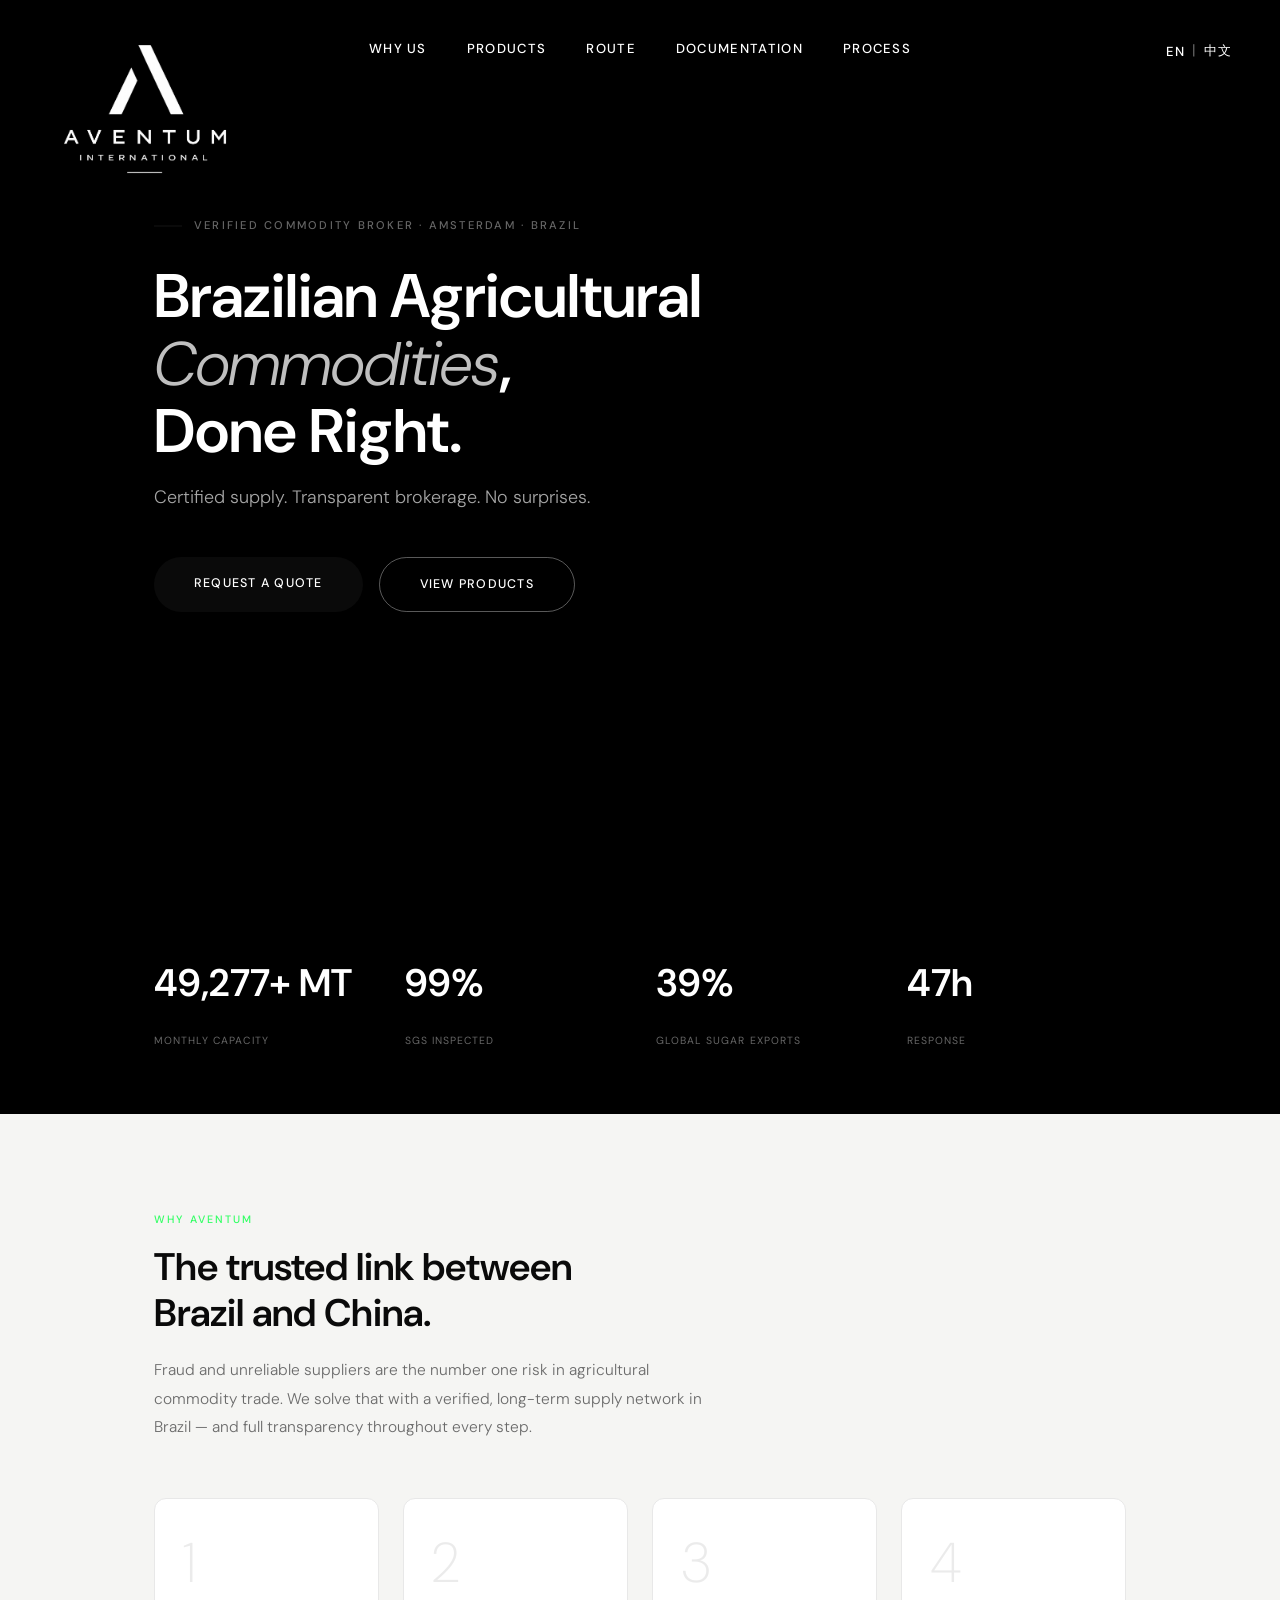
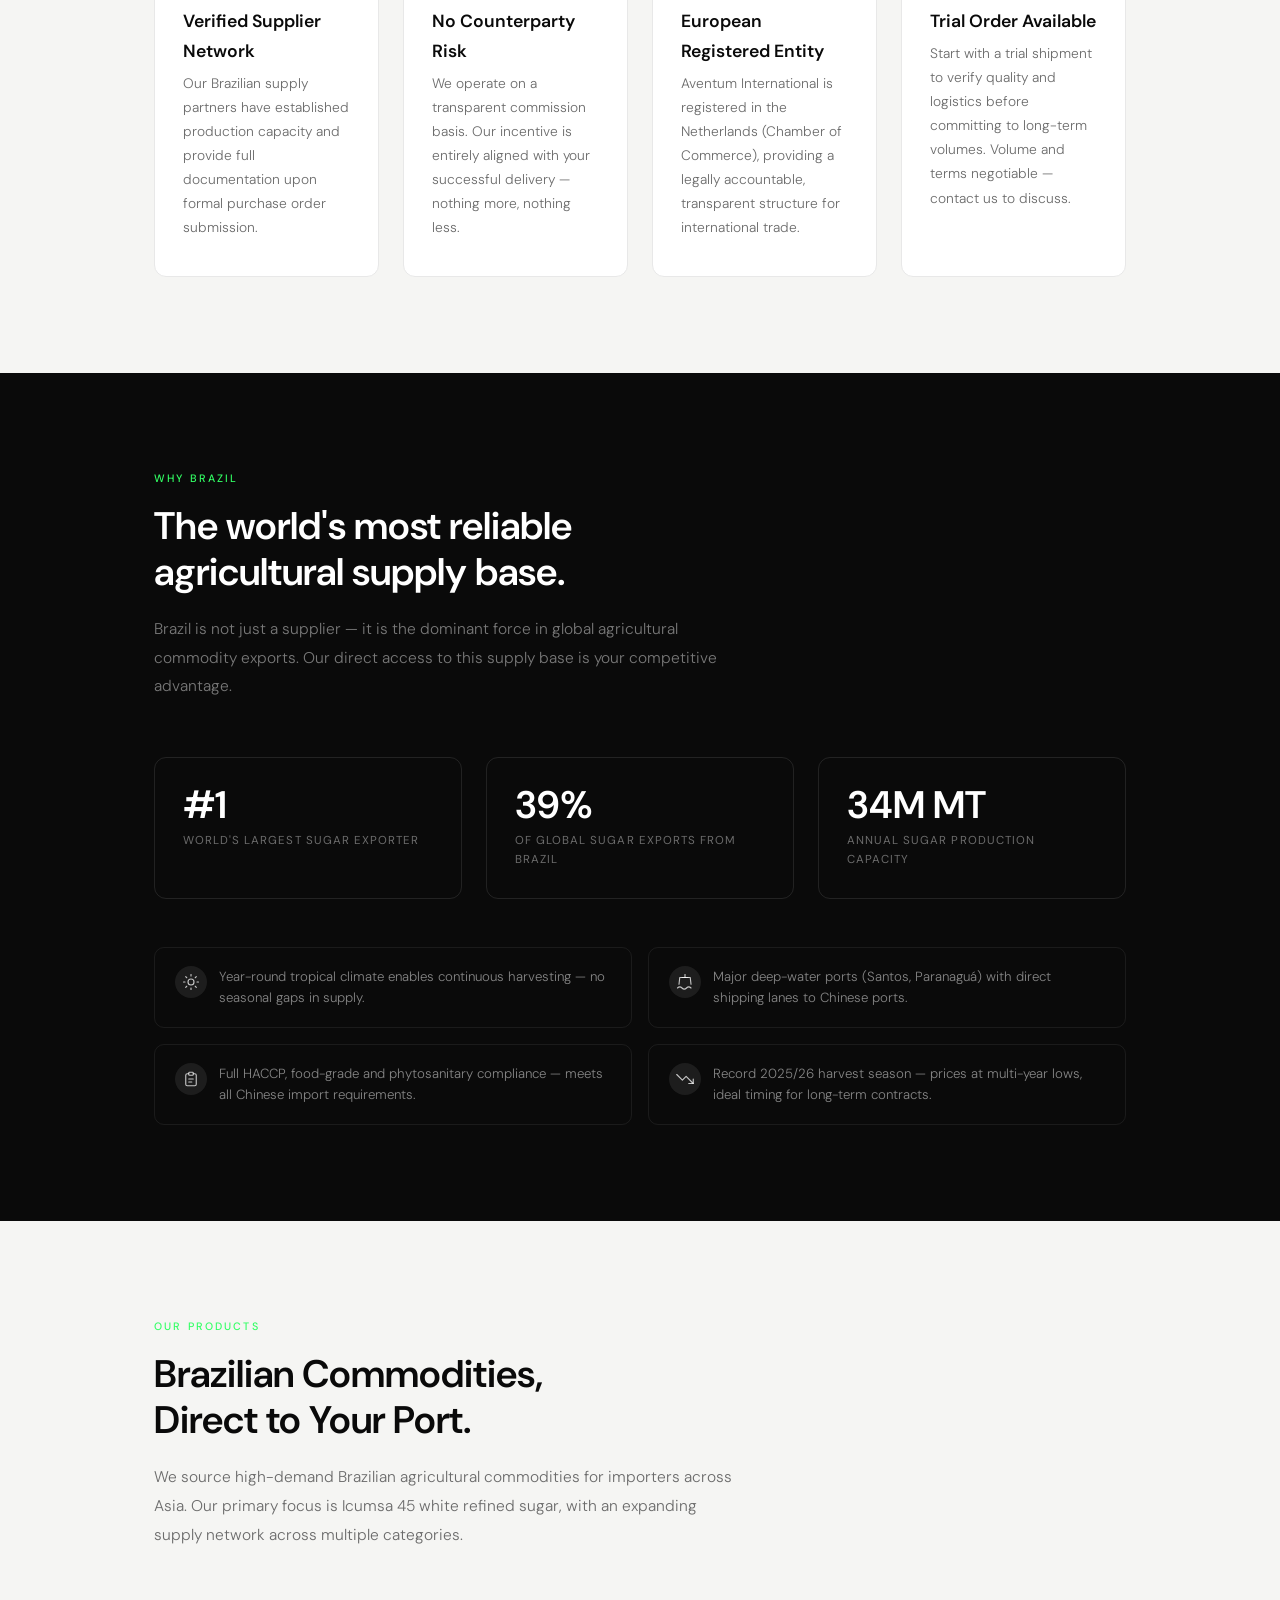
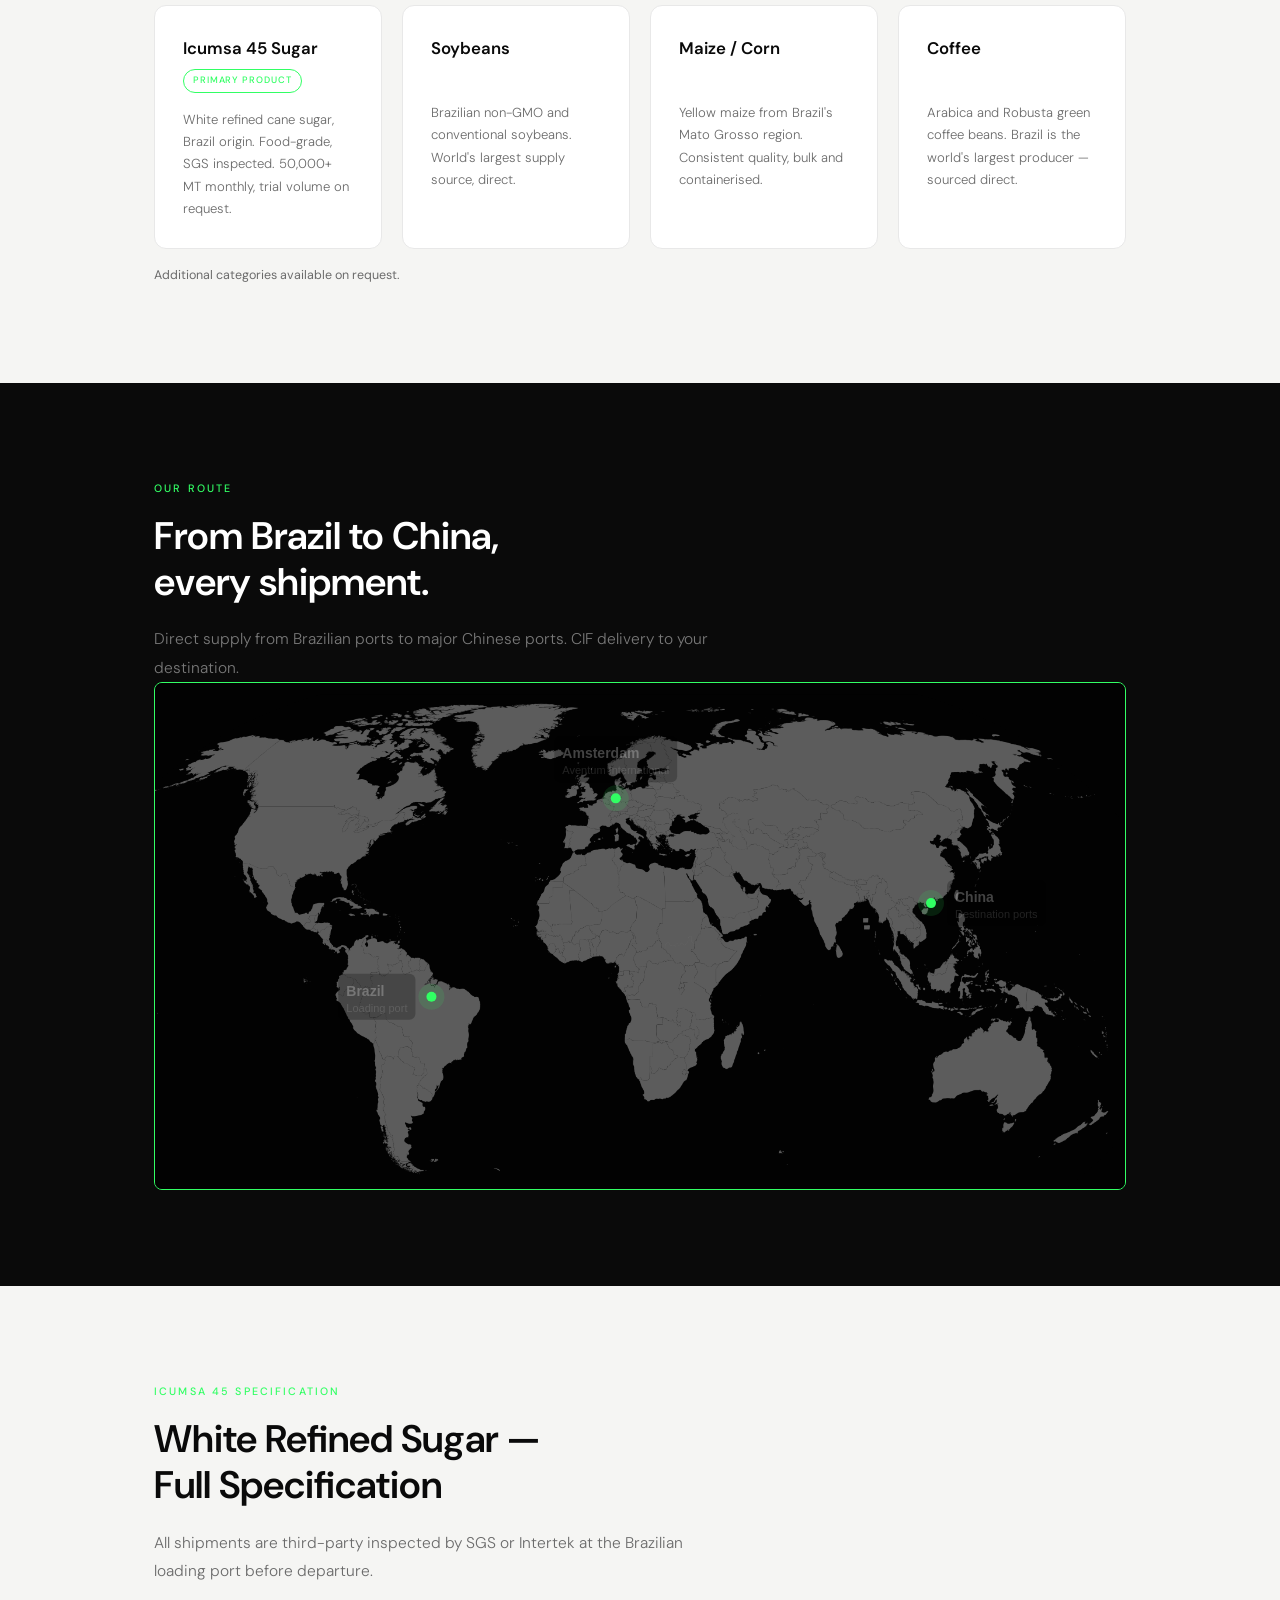
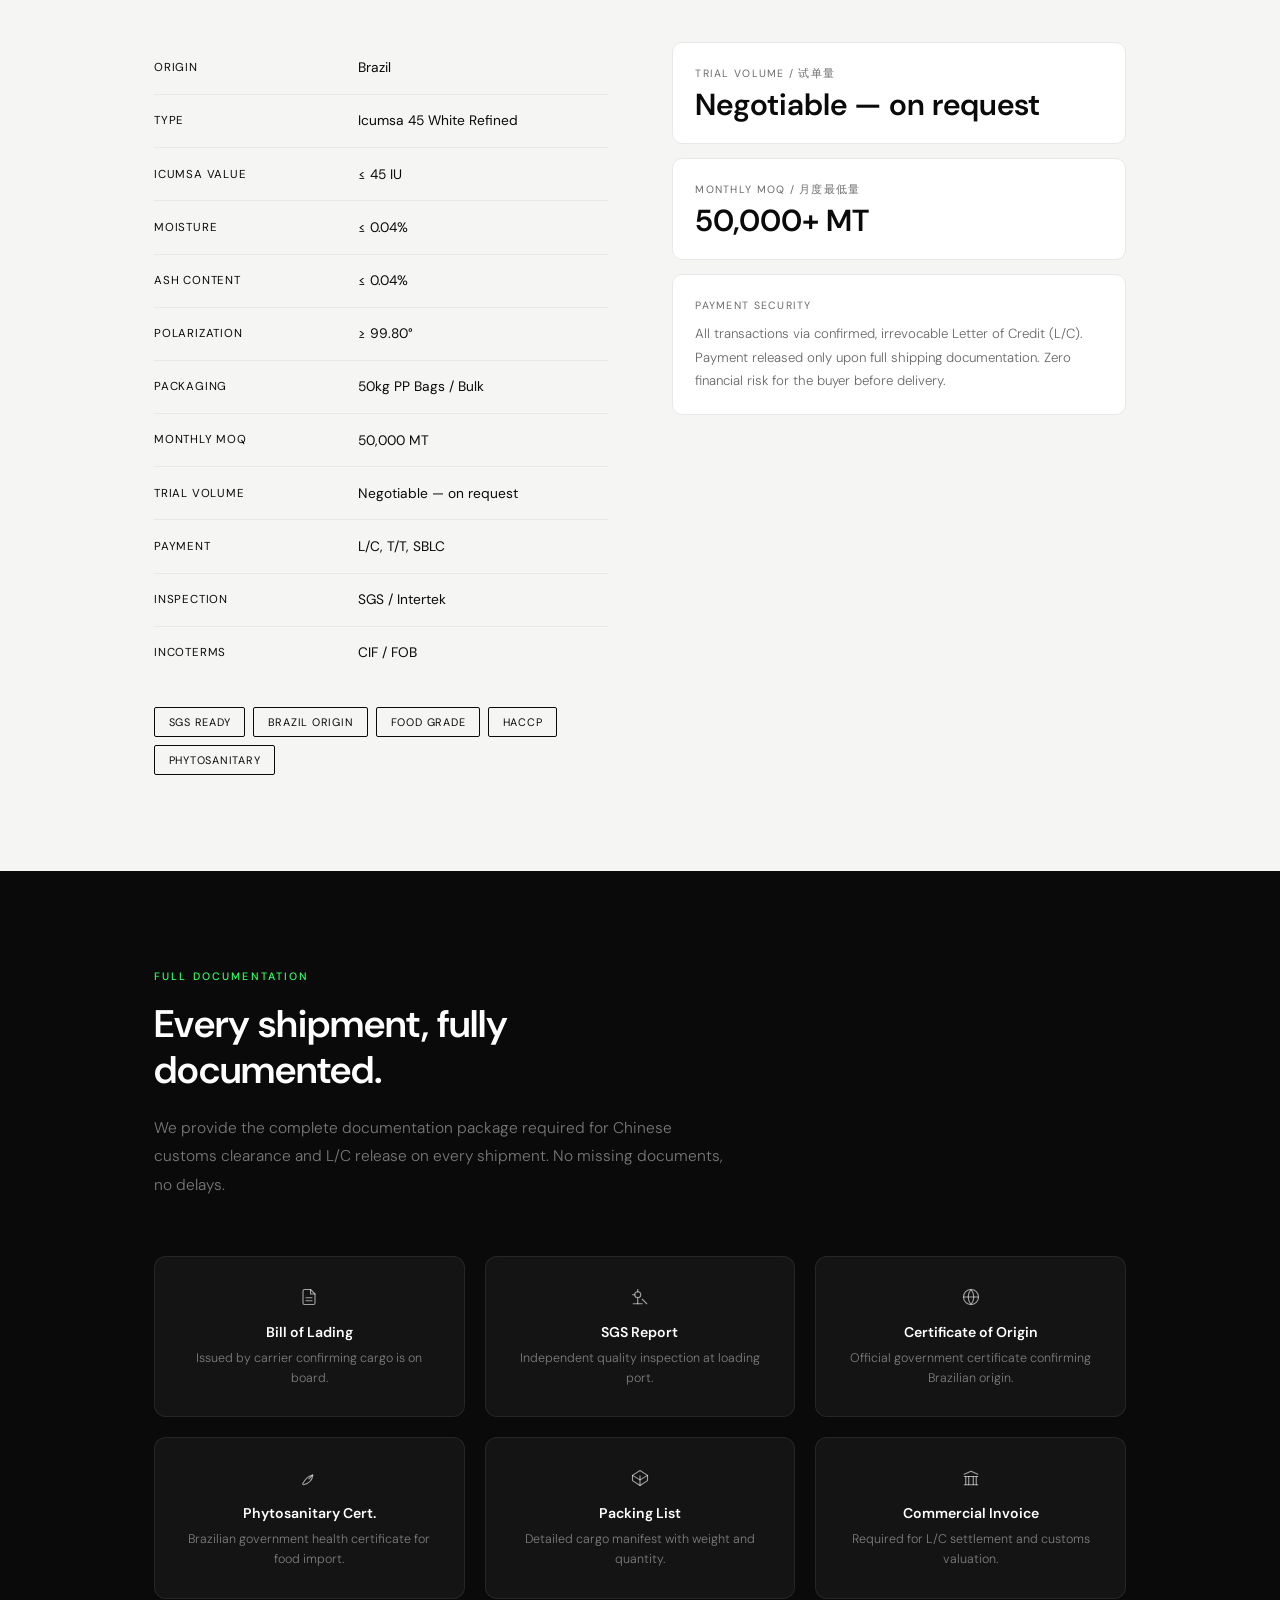
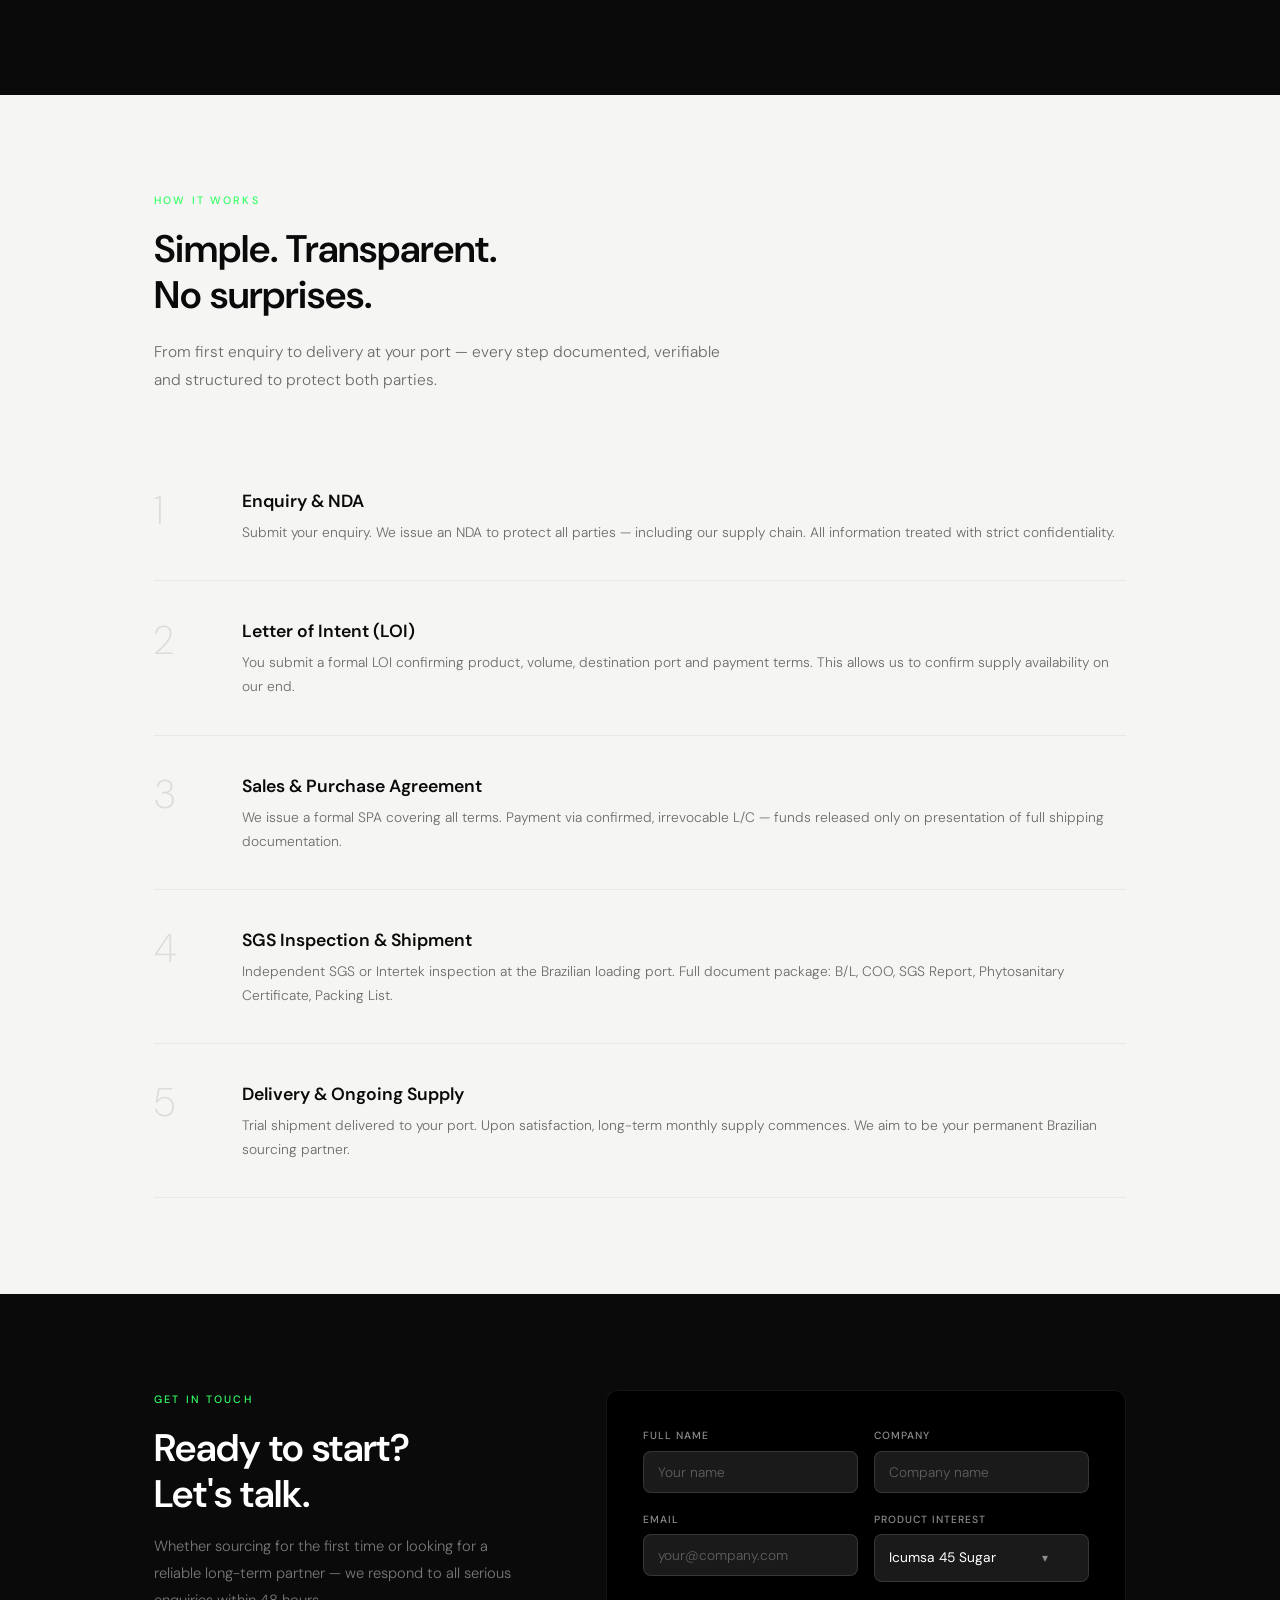
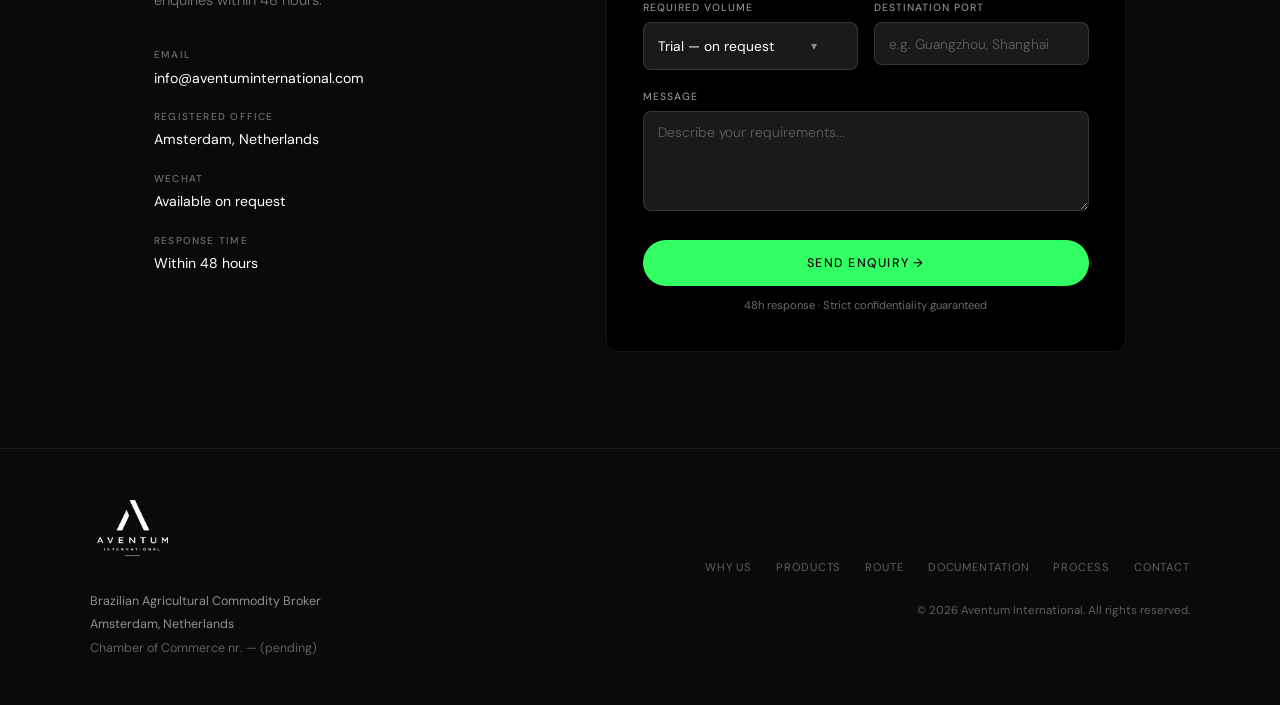
==== index.html @ e9d3a0c7 "Add files via upload" ====
<!DOCTYPE html>
<html lang="en">
<head>
<meta charset="UTF-8">
<meta name="theme-color" content="#000000">
  <meta name="apple-mobile-web-app-status-bar-style" content="black-translucent">
  <meta name="viewport" content="width=device-width, initial-scale=1.0">
<title>Aventum International — Brazilian Agricultural Commodities</title>
<meta name="description" content="Aventum International is a certified commodity broker connecting Brazilian Icumsa 45 sugar and agricultural products with Chinese importers. Transparent brokerage, verified supply.">
<meta name="robots" content="index, follow">
<link rel="canonical" href="https://aventuminternational.com/">
<meta property="og:title" content="Aventum International — Brazilian Agricultural Commodities">
<meta property="og:description" content="Certified commodity broker connecting Brazilian Icumsa 45 sugar and agricultural products with Chinese importers. Transparent brokerage, no surprises.">
<meta property="og:url" content="https://aventuminternational.com/">
<meta property="og:type" content="website">
<meta property="og:image" content="https://aventuminternational.com/logo.png">
<meta property="og:site_name" content="Aventum International">
<meta name="twitter:card" content="summary_large_image">
<meta name="twitter:title" content="Aventum International — Brazilian Agricultural Commodities">
<meta name="twitter:description" content="Certified commodity broker connecting Brazilian Icumsa 45 sugar and agricultural products with Chinese importers.">
<meta name="twitter:image" content="https://aventuminternational.com/logo.png">
<link rel="icon" type="image/png" href="favicon.png">
<link rel="preconnect" href="https://fonts.googleapis.com">
  <link rel="preload" href="logo.png" as="image">
  <link rel="preload" href="world-map.png" as="image">
  <link rel="preconnect" href="https://fonts.gstatic.com" crossorigin>
  <link href="https://fonts.googleapis.com/css2?family=DM+Sans:ital,opsz,wght@0,9..40,300;0,9..40,400;0,9..40,500;0,9..40,600;1,9..40,400&display=swap" rel="stylesheet">
<style>
*,*::before,*::after{box-sizing:border-box;margin:0;padding:0}
:root{
  --navy:#0a0a0a;--navy-mid:#1a1a1a;--accent:#0a0a0a;--accent-pale:#f5f5f3;
  --black:#0A0A0A;--gray-mid:#6b6b6b;--gray-light:#f5f5f3;
  --border:#e8e8e6;--white:#FFFFFF;
}
html{scroll-behavior:smooth}
html,body{max-width:100%;overflow-x:hidden}body{font-family:'DM Sans',sans-serif;background:var(--white);color:var(--black);font-size:15px;line-height:1.7;overflow-x:hidden}


nav
.logo{font-family:'DM Sans',sans-serif;font-size:1.3rem;font-weight:600;color:var(--white);letter-spacing:0.02em;text-decoration:none}
.logo span{font-weight:300;font-style:italic;color:rgba(255,255,255,0.4);font-size:0.85em}
.nav-right{display:flex;align-items:center;gap:2.5rem}
nav ul{list-style:none;display:flex;gap:2.5rem;align-items:center}
nav a{text-decoration:none;color:rgba(255,255,255,0.5);font-size:0.78rem;letter-spacing:0.08em;text-transform:uppercase;font-weight:400;transition:color 0.2s}
nav a:hover{opacity:0.7}
.nav-cta{padding:0.55rem 1.4rem;background:transparent;color:var(--white)!important;border:1px solid rgba(255,255,255,0.4);border-radius:999px}
.nav-cta:hover{background:rgba(255,255,255,0.1)!important;border-color:var(--white)!important}
.lang-switch{display:flex;align-items:center;gap:0.5rem}
.lang-pipe{color:#fff;opacity:0.4;font-size:0.8rem;line-height:1}
.lang-btn{padding:0;font-size:0.72rem;font-weight:400;letter-spacing:0.06em;text-transform:uppercase;cursor:pointer;border:none;background:transparent;color:#fff;font-family:'DM Sans',sans-serif;transition:color 0.2s}
.lang-btn.active{color:#fff;font-weight:500}





@keyframes trustScroll{0%{transform:translateX(0)}100%{transform:translateX(-50%)}}

.hero{min-height:100vh;min-height:100dvh;display:flex;align-items:center;padding:5rem 0;position:relative;background:#000;overflow:hidden}
.hero-video{position:absolute;inset:0;width:100%;height:100%;object-fit:cover;z-index:0;opacity:0.45}
.hero-overlay{position:absolute;inset:0;z-index:1;pointer-events:none;background:linear-gradient(to bottom,rgba(0,0,0,0.55) 0%,rgba(0,0,0,0) 20%,rgba(0,0,0,0) 60%,rgba(0,0,0,1) 100%)}
.hero::after{display:none}
.hero-content{max-width:1100px;margin:0 auto;width:100%;position:relative;z-index:2;padding:0 4rem}
.hero-tag{font-size:0.7rem;letter-spacing:0.2em;text-transform:uppercase;color:rgba(255,255,255,0.4);margin-bottom:1.75rem;display:flex;align-items:center;gap:0.75rem;font-weight:500;opacity:0;transform:translateY(16px);animation:fadeUp 0.7s 0.1s ease forwards}
.hero-tag::before{content:'';display:block;width:28px;height:1.5px;background:var(--accent)}
.hero h1{font-family:'DM Sans',sans-serif;font-size:clamp(2.6rem,4.8vw,4.4rem);font-weight:600;line-height:1.1;color:var(--white);margin-bottom:1rem;opacity:0;transform:translateY(16px);animation:fadeUp 0.7s 0.2s ease forwards}
.hero h1 em{font-style:italic;color:rgba(255,255,255,0.75);font-weight:300}
.hero-sub{font-size:clamp(0.95rem,1.4vw,1.15rem);color:rgba(255,255,255,0.65);margin-bottom:2.75rem;font-weight:300;max-width:520px;opacity:0;transform:translateY(16px);animation:fadeUp 0.7s 0.3s ease forwards}
.hero-cta{display:flex;gap:1rem;flex-wrap:wrap;margin-bottom:4.5rem;opacity:0;transform:translateY(16px);animation:fadeUp 0.7s 0.4s ease forwards}
.btn-primary{padding:1rem 2.5rem;background:var(--navy);color:var(--white);border:none;font-family:'DM Sans',sans-serif;font-size:0.78rem;font-weight:500;letter-spacing:0.1em;text-transform:uppercase;cursor:pointer;transition:background 0.2s;text-decoration:none;display:inline-block;border-radius:999px}
.btn-primary:hover{background:var(--navy-mid)}
.btn-outline{padding:1rem 2.5rem;background:transparent;color:var(--white);border:1.5px solid rgba(255,255,255,0.35);font-family:'DM Sans',sans-serif;font-size:0.78rem;font-weight:500;letter-spacing:0.1em;text-transform:uppercase;cursor:pointer;transition:all 0.2s;text-decoration:none;display:inline-block;border-radius:999px}
.btn-outline:hover{background:rgba(255,255,255,0.15);color:var(--white)}




.section-wrap{max-width:1100px;margin:0 auto;padding:6rem 4rem}
.section-tag{font-size:0.67rem;letter-spacing:0.2em;text-transform:uppercase;color:#32ff64;margin-bottom:1rem;font-weight:500}
h2{font-family:'DM Sans',sans-serif;font-size:clamp(1.8rem,3vw,2.5rem);font-weight:600;color:var(--navy);line-height:1.2;margin-bottom:1.25rem}
.brazil-bg h2,.spec-bg h2{color:#ffffff}
.lead{font-size:0.97rem;color:var(--gray-mid);max-width:580px;margin-bottom:3.5rem;font-weight:300;line-height:1.85}

.reveal{opacity:0;transform:translateY(24px);transition:opacity 0.7s ease,transform 0.7s ease}
.reveal.visible{opacity:1;transform:translateY(0)}
.reveal-delay-1{transition-delay:0.1s}.reveal-delay-2{transition-delay:0.2s}
.reveal-delay-3{transition-delay:0.3s}.reveal-delay-4{transition-delay:0.4s}

.stats-bg{background:#111;border-top:1px solid rgba(255,255,255,0.08);border-bottom:1px solid rgba(255,255,255,0.08)}
.stats-row{display:grid;grid-template-columns:repeat(4,1fr);gap:2rem;text-align:center;padding:4.5rem 4rem;max-width:1100px;margin:0 auto;align-items:stretch}
.stat-big{font-family:'DM Sans',sans-serif;font-size:2.4rem;font-weight:600;color:#fff;line-height:1;height:3.5rem;display:block;padding-bottom:0;white-space:nowrap}
.stat-big-label{font-size:0.68rem;color:rgba(255,255,255,0.4);text-transform:uppercase;letter-spacing:0.1em;margin-top:0.6rem;font-weight:400;display:block}
.stats-row .reveal{display:flex;flex-direction:column;align-items:center}

.why-bg{background:#f5f5f3}
.why-grid{display:grid;grid-template-columns:repeat(4,1fr);gap:1.5rem}
.why-card{background:#141414;padding:2.25rem 1.75rem;border:1px solid rgba(255,255,255,0.08);border-radius:12px;transition:box-shadow 0.25s,transform 0.25s}
.why-card:hover{box-shadow:0 8px 32px rgba(0,0,0,0.4);transform:translateY(-3px)}
.why-num{font-family:'DM Sans',sans-serif;font-size:3.5rem;font-weight:200;color:rgba(255,255,255,0.06);line-height:1;margin-bottom:1rem;letter-spacing:-0.02em}
.why-card h3{font-family:'DM Sans',sans-serif;font-size:1.1rem;font-weight:600;color:#fff;margin-bottom:0.25rem}
.why-card p{font-size:0.86rem;color:rgba(255,255,255,0.4);line-height:1.75;font-weight:300}


.map-section{background:#0a0a0a;border-top:none;border-bottom:none}
.map-container{position:relative;width:100%;margin-top:3rem;background:#0a0a0a;border:1px solid #32ff64;border-radius:12px;overflow:hidden}
#world-map-svg{width:100%;height:auto;display:block}
.map-label{font-family:'DM Sans',sans-serif;font-size:11px;font-weight:500;fill:var(--navy);letter-spacing:0.04em}
.map-label-sub{font-family:'DM Sans',sans-serif;font-size:9px;font-weight:300;fill:var(--gray-mid);letter-spacing:0.03em}
.route-line{stroke:var(--navy);stroke-width:1.5;fill:none;stroke-dasharray:4 3;stroke-linecap:round}
.route-dot{fill:var(--navy)}
.route-dot-ring{fill:none;stroke:var(--navy);stroke-width:1;opacity:0.3}


.brazil-bg{background:#0a0a0a}
.brazil-bg .section-tag{color:#32ff64}
.brazil-bg h2{color:var(--white)}
.brazil-bg .lead{color:rgba(255,255,255,0.5)}
.brazil-stats{display:grid;grid-template-columns:repeat(3,1fr);gap:1.5rem;margin-bottom:3rem}
.brazil-stat{border:1px solid rgba(255,255,255,0.1);padding:1.75rem;border-radius:12px}
.brazil-stat-num{font-family:'DM Sans',sans-serif;font-size:2.4rem;font-weight:600;color:var(--white);line-height:1;margin-bottom:0.4rem}
.brazil-stat-label{font-size:0.72rem;color:rgba(255,255,255,0.4);text-transform:uppercase;letter-spacing:0.09em}
.brazil-facts{display:grid;grid-template-columns:1fr 1fr;gap:1rem}
.brazil-fact{display:flex;align-items:flex-start;gap:0.75rem;padding:1.1rem 1.25rem;border:1px solid rgba(255,255,255,0.07);border-radius:10px}
.brazil-fact-icon{width:32px;height:32px;border-radius:50%;background:rgba(255,255,255,0.08);display:flex;align-items:center;justify-content:center;flex-shrink:0}
.brazil-fact p{font-size:0.83rem;color:rgba(255,255,255,0.5);line-height:1.65;font-weight:300}

.products-grid{display:grid;grid-template-columns:repeat(4,1fr);gap:1.25rem;margin-bottom:1rem}
.product-card{background:#141414;padding:1.75rem;border:1px solid rgba(255,255,255,0.08);border-radius:12px;transition:background 0.2s,box-shadow 0.2s;display:flex;flex-direction:column}
.product-card:hover{background:#111;box-shadow:0 4px 20px rgba(0,0,0,0.3)}
.product-card.featured{background:var(--navy)}
.product-card.featured h4{color:#fff}.product-card.featured p{color:rgba(255,255,255,0.3)}
.product-card.featured .pcn{color:rgba(255,255,255,0.4)}
.badge-featured{display:inline-flex;align-self:flex-start;font-size:0.58rem;letter-spacing:0.1em;text-transform:uppercase;color:#32ff64;background:transparent;border:1px solid #32ff64;padding:0.18rem 0.55rem;border-radius:999px;font-weight:500}
.product-card h4{font-family:'DM Sans',sans-serif;font-size:1.05rem;font-weight:600;color:#ffffff;margin-bottom:0}
.pcn{font-size:0.76rem;color:rgba(255,255,255,0.3);margin-bottom:0.7rem}
.product-card p{font-size:0.82rem;color:rgba(255,255,255,0.3);line-height:1.7;font-weight:300}

.spec-bg{background:#f5f5f3}
.spec-bg .section-tag{color:#32ff64}
.spec-bg h2{color:var(--white)}
.spec-bg .lead{color:rgba(255,255,255,0.5)}
.spec-grid{display:grid;grid-template-columns:1fr 1fr;gap:4rem;align-items:start}
.spec-table{width:100%;border-collapse:collapse}
.spec-table tr{border-bottom:1px solid rgba(255,255,255,0.07)}
.spec-table tr:last-child{border-bottom:none}
.spec-table td{padding:0.9rem 0;font-size:0.86rem}
.spec-table td:first-child{color:rgba(255,255,255,0.4);width:45%;font-size:0.72rem;text-transform:uppercase;letter-spacing:0.07em;font-weight:400}
.spec-table td:last-child{color:var(--white);font-weight:400}
.cert-badges{display:flex;flex-wrap:wrap;gap:0.5rem;margin-top:1.75rem}
.badge{padding:0.3rem 0.85rem;border:1px solid rgba(255,255,255,0.18);font-size:0.68rem;color:rgba(255,255,255,0.55);letter-spacing:0.07em;text-transform:uppercase;border-radius:2px}
.vol-cards{display:flex;flex-direction:column;gap:0.85rem}
.vol-card{padding:1.4rem;border:1px solid rgba(255,255,255,0.1);border-radius:10px}
.vol-card.highlight{border-color:rgba(255,255,255,0.35);background:rgba(255,255,255,0.05)}
.vol-label{font-size:0.66rem;text-transform:uppercase;letter-spacing:0.12em;color:rgba(255,255,255,0.4);margin-bottom:0.45rem}
.vol-num{font-family:'DM Sans',sans-serif;font-size:1.9rem;font-weight:600;color:var(--white);line-height:1}

.docs-grid{display:grid;grid-template-columns:repeat(3,1fr);gap:1.25rem;margin-top:3rem}
.doc-card{padding:1.75rem 1.5rem;border:1px solid var(--border);border-radius:12px;text-align:center;transition:border-color 0.2s,box-shadow 0.2s}
.doc-card:hover{border-color:var(--accent);box-shadow:0 4px 20px rgba(27,79,168,0.08)}
.doc-icon{display:flex;justify-content:center;align-items:center;margin-bottom:0.75rem;height:24px}
.doc-card h4{font-size:0.82rem;font-weight:500;color:var(--navy);margin-bottom:0.25rem}
.doc-card .doc-cn{font-size:0.72rem;color:var(--accent);margin-bottom:0.4rem}
.doc-card p{font-size:0.76rem;color:var(--gray-mid);line-height:1.6;font-weight:300}

.process-steps{display:flex;flex-direction:column;margin-top:3rem}
.step{display:grid;grid-template-columns:3.5rem 1fr;gap:2rem;padding:2.25rem 0;border-bottom:1px solid var(--border);align-items:start}
.step:last-child{border-bottom:none}
.step-num{font-family:'DM Sans',sans-serif;font-size:2.5rem;font-weight:200;color:rgba(0,0,0,0.12);line-height:1;padding-top:0.15rem;letter-spacing:-0.02em}
.step h4{font-family:'DM Sans',sans-serif;font-size:1.1rem;font-weight:600;color:var(--navy);margin-bottom:0.2rem}
.step .cn{font-size:0.76rem;color:var(--accent);margin-bottom:0.45rem}
.step p{font-size:0.86rem;color:var(--gray-mid);font-weight:300;line-height:1.75}

.contact-grid{display:grid;grid-template-columns:1fr 1.4fr;gap:5rem;align-items:start}
.contact-info h2{margin-bottom:1rem}
.contact-info p{color:var(--gray-mid);font-size:0.92rem;font-weight:300;line-height:1.85;margin-bottom:2rem}
.contact-detail{margin-bottom:1.1rem}
.contact-detail-label{font-size:0.63rem;text-transform:uppercase;letter-spacing:0.12em;color:var(--gray-mid);margin-bottom:0.2rem;font-weight:500}
.contact-detail-val{font-size:0.88rem;color:var(--navy);font-weight:400}
.form-card{background:var(--white);border:1px solid var(--border);padding:2.25rem;border-radius:12px}
.form-group{margin-bottom:1.1rem}
.form-row{display:grid;grid-template-columns:1fr 1fr;gap:1rem}
label{display:block;font-size:0.65rem;text-transform:uppercase;letter-spacing:0.1em;color:var(--gray-mid);margin-bottom:0.35rem;font-weight:500}
select option{background:#1a1a1a;color:#fff}
input,select,textarea{width:100%;background:#1a1a1a;border:1px solid rgba(255,255,255,0.12);color:#fff;font-family:'DM Sans',sans-serif;font-size:0.86rem;padding:0.7rem 0.9rem;outline:none;border-radius:8px;transition:border-color 0.2s,background 0.2s;font-weight:300}
input:focus,select:focus,textarea:focus{border-color:#32ff64;background:#222;color:#fff}
select option{background:white}
textarea{height:100px;resize:vertical}
.form-submit{margin-top:1.25rem}
.form-submit button{width:100%;padding:0.95rem;background:var(--navy);color:var(--white);border:none;font-family:'DM Sans',sans-serif;font-size:0.78rem;font-weight:500;letter-spacing:0.1em;text-transform:uppercase;cursor:pointer;border-radius:999px;transition:background 0.2s}
.form-submit button:hover{background:var(--navy-mid)}
.form-note{font-size:0.7rem;color:var(--gray-mid);margin-top:0.65rem;text-align:center}

footer{background:#0a0a0a;padding:2.75rem 4rem;border-top:1px solid rgba(255,255,255,0.08)}
.footer-inner{max-width:1100px;margin:0 auto;display:flex;justify-content:space-between;align-items:center;flex-wrap:wrap;gap:1.5rem}
.footer-logo{font-family:'DM Sans',sans-serif;font-size:1.15rem;color:var(--white);font-weight:600}
.footer-logo span{font-style:italic;font-weight:400;opacity:0.5;font-size:0.85em}
.footer-info{font-size:0.72rem;color:rgba(255,255,255,0.35);margin-top:0.25rem}
.footer-links{display:flex;gap:2rem;margin-bottom:0.6rem;justify-content:flex-end}
.footer-links a{font-size:0.7rem;color:rgba(255,255,255,0.35);text-decoration:none;text-transform:uppercase;letter-spacing:0.08em;transition:color 0.2s}
.footer-links a:hover{color:rgba(255,255,255,0.7)}
.lang-cn{display:none}
@keyframes fadeUp{to{opacity:1;transform:translateY(0)}}

.back-to-top{position:fixed;bottom:2rem;right:2rem;width:42px;height:42px;background:#32ff64;border:none;border-radius:999px;cursor:pointer;display:flex;align-items:center;justify-content:center;opacity:0;transform:translateY(8px);transition:opacity 0.3s,transform 0.3s;z-index:99}
.back-to-top.visible{opacity:1;transform:translateY(0)}
.back-to-top:hover{background:var(--navy-mid)}
.back-to-top svg{stroke:#0a0a0a}

.map-tip{background:white!important;border:1px solid #E2E6ED!important;box-shadow:none!important;padding:4px 8px!important;border-radius:3px!important;font-family:'DM Sans',sans-serif!important}

.back-to-top.visible{opacity:1;transform:translateY(0)}
.back-to-top:hover{background:var(--navy-mid)}
.back-to-top svg{stroke:#0a0a0a}


.section-tag{color:#32ff64 !important}


.why-bg h2{color:#0a0a0a}
.why-bg .lead{color:#6b6b6b}
.why-bg .why-card{background:#fff;border:1px solid #e8e8e8}
.why-bg .why-num{color:rgba(0,0,0,0.08)}
.why-bg .why-card h3{color:#0a0a0a}
.why-bg .why-card p{color:#6b6b6b}

#products h2{color:#0a0a0a}
#products .lead{color:#6b6b6b}
#products .product-card{background:#fff;border:1px solid #e8e8e8}
#products .product-card h4{color:#0a0a0a !important}
#products .product-card p{color:#6b6b6b !important}
#products .products-note{color:#6b6b6b}

.spec-bg h2{color:#0a0a0a}
.spec-bg .lead{color:#6b6b6b}
.spec-bg .section-tag{color:#32ff64}
.spec-bg .spec-table td{color:#0a0a0a}
.spec-bg .spec-table tr{border-color:#e8e8e8}
.spec-bg .vol-card{background:#fff;border:1px solid #e8e8e8}
.spec-bg .vol-label{color:#6b6b6b}
.spec-bg .vol-num{color:#0a0a0a}
.spec-bg .vol-card p{color:rgba(0,0,0,0.6)}
.spec-bg .cert-badges .badge{color:#0a0a0a;border-color:#0a0a0a}

#process h2{color:#0a0a0a}
#process .lead{color:#6b6b6b}
#process .section-tag{color:#32ff64}
#process .step{border-bottom:1px solid #e8e8e8}
#process .step-num{color:rgba(0,0,0,0.1)}
#process .step h4{color:#0a0a0a}
#process .step p{color:#6b6b6b}


.brazil-bg h2{color:#fff}
.brazil-bg .lead{color:rgba(255,255,255,0.45)}

.map-section h2{color:#fff}
.map-section .lead{color:rgba(255,255,255,0.45)}
.map-section .section-tag{color:#32ff64}

#documents h2{color:#fff}
#documents .lead{color:rgba(255,255,255,0.45)}
#documents .section-tag{color:#32ff64}
#documents .doc-card{background:#141414;border:1px solid rgba(255,255,255,0.08)}
#documents .doc-title{color:#fff}
#documents .doc-desc{color:rgba(255,255,255,0.4)}
#documents .doc-card h4{color:#fff;font-size:0.88rem;font-weight:600}
#documents .doc-card p{color:rgba(255,255,255,0.45);font-size:0.78rem}
#documents .doc-icon svg{stroke:rgba(255,255,255,0.6)}
#documents .doc-card:hover{border-color:rgba(255,255,255,0.2);background:#1a1a1a}



#process h2{color:#0a0a0a}
#process .lead{color:#6b6b6b}
#process .step{border-bottom:1px solid #e8e8e8}
#process .step-num{color:rgba(0,0,0,0.1)}
#process .step h4{color:#0a0a0a}
#process .step p{color:#6b6b6b}




#contact .section-tag{color:#32ff64}
#contact h2{color:#fff}
#contact .contact-info p{color:rgba(255,255,255,0.45)}
#contact .contact-detail-label{color:rgba(255,255,255,0.4)}
#contact .contact-detail-val{color:#fff}
#contact .form-card{background:#000;border:1px solid rgba(255,255,255,0.08)}
#contact .form-card label{color:rgba(255,255,255,0.55)}
#contact .form-card input,#contact .form-card select,#contact .form-card textarea{background:#1a1a1a;border:1px solid rgba(255,255,255,0.12);color:#fff}
#contact .form-card input::placeholder,#contact .form-card textarea::placeholder{color:rgba(255,255,255,0.3)}
#contact .form-submit button{background:#32ff64;color:#0a0a0a}
#contact .form-submit button:hover{background:#28e056}


.custom-select{position:relative;width:100%}
.custom-select select{display:none}
.cs-trigger{width:100%;background:#1a1a1a;border:1px solid rgba(255,255,255,0.12);color:#fff;font-family:'DM Sans',sans-serif;font-size:0.86rem;padding:0.7rem 2.5rem 0.7rem 0.9rem;border-radius:8px;cursor:pointer;display:flex;align-items:center;justify-content:space-between;user-select:none}
.cs-trigger::after{content:'▾';font-size:0.75rem;color:rgba(255,255,255,0.5);margin-left:8px;flex-shrink:0}
.cs-dropdown{position:absolute;top:calc(100% + 4px);left:0;right:0;background:#1a1a1a;border:1px solid rgba(255,255,255,0.15);border-radius:8px;overflow:hidden;z-index:100;display:none}
.cs-dropdown.open{display:block}
.cs-option{padding:0.7rem 0.9rem;color:#fff;font-size:0.86rem;cursor:pointer;transition:background 0.15s}
.cs-option:hover,.cs-option.selected{background:#32ff64;color:#0a0a0a}


@media(max-width:1024px){
  .section-wrap{padding:4rem 2.5rem}
  .why-grid,.products-grid{grid-template-columns:repeat(2,1fr)}
  .spec-grid{grid-template-columns:1fr}
  .contact-grid{grid-template-columns:1fr}
  .process-steps{grid-template-columns:repeat(2,1fr)}
}


@media(max-width:768px){

  
  .hero > div[style*="position:absolute"][style*="grid"]{
    grid-template-columns:1fr auto !important;
    padding:1.2rem 1.5rem !important;
  }
  .hero > div[style*="position:absolute"][style*="grid"] > div:nth-child(2){
    display:none !important;
  }

  
  .hero{padding:3rem 0}
  .hero-content{padding:0 1.5rem}
  .hero h1{font-size:clamp(2rem,8vw,3rem)}
  .hero-cta{flex-direction:column;align-items:flex-start}
  .hero-cta .btn-primary,.hero-cta .btn-outline{width:100%;text-align:center}

  
  img[alt="Aventum International"]{height:90px !important}

  
  .section-wrap > div[style*="grid-template-columns:repeat(4"]{
    grid-template-columns:repeat(2,1fr) !important;
    gap:1.5rem !important;
    padding:2.5rem 1.5rem !important;
    max-width:100% !important;
    margin:0 !important;
  }
  
  div[style*="padding:4rem 4rem"]{
    padding:2.5rem 1.5rem !important;
    grid-template-columns:repeat(2,1fr) !important;
  }

  
  .section-wrap{padding:3rem 1.5rem}

  
  .why-grid{grid-template-columns:1fr}
  .products-grid{grid-template-columns:1fr}
  .process-steps{grid-template-columns:1fr}
  .spec-grid{grid-template-columns:1fr}
  .contact-grid{grid-template-columns:1fr}

  
  .form-row{grid-template-columns:1fr !important}

  
  #map-scene{margin:0 -1.5rem}
  .map-container{border-radius:0 !important;border-left:none !important;border-right:none !important}

  
  .vol-cards{grid-template-columns:1fr}

  
  .brazil-stats{grid-template-columns:repeat(2,1fr)}
  .brazil-facts{grid-template-columns:1fr}

  
  footer{padding:2rem 1.5rem}
  .footer-grid{grid-template-columns:1fr;gap:2rem}
  .footer-links{flex-direction:column;gap:0.75rem}

  
  .back-to-top{bottom:1.5rem;right:1.5rem;width:38px;height:38px}

  
  .cs-dropdown{border-radius:8px}

  
  h2{font-size:clamp(1.6rem,6vw,2.5rem)}
}


@media(max-width:480px){
  .section-wrap{padding:2.5rem 1.2rem}
  .brazil-stats{grid-template-columns:1fr}
  .why-grid,.products-grid{grid-template-columns:1fr}
  img[alt="Aventum International"]{height:75px !important}
  .hero h1{font-size:clamp(1.8rem,7vw,2.5rem)}
}


@media(max-width:768px){
  
  *{max-width:100%;box-sizing:border-box}
  
  
  div[style*="grid-template-columns:repeat(4,1fr)"]{
    grid-template-columns:repeat(2,1fr) !important;
  }
  
  
  .hero-content,.hero > div{
    padding-left:1.5rem !important;
    padding-right:1.5rem !important;
    max-width:100% !important;
  }
  
  
  canvas,video,img{max-width:100% !important}
  
  
  #map-scene{overflow:hidden;width:100% !important}
}

@media(max-width:768px){
  .doc-card{padding:1.25rem 1rem !important}
}
@media(max-width:480px){
}

@media(max-width:768px){
  
    grid-template-columns:repeat(2,1fr) !important;
    gap:1rem !important;
  }
  
  
  .footer-links{
    display:flex !important;
    flex-direction:row !important;
    flex-wrap:wrap !important;
    gap:0.75rem 1.5rem !important;
    justify-content:flex-start !important;
    margin-top:1.5rem !important;
  }
  .footer-links a{
    font-size:0.7rem !important;
  }
  
  
  .footer-grid{
    display:flex !important;
    flex-direction:column !important;
    gap:1.5rem !important;
  }
  
  
  .map-container{
    border-left:1px solid #32ff64 !important;
    border-right:1px solid #32ff64 !important;
    border-radius:8px !important;
    margin:0 !important;
    overflow:hidden !important;
  }
}

@media(max-width:768px){
  .footer-right{text-align:left !important}
  .footer-inner{flex-direction:column !important;gap:2rem !important}
}



@media(max-width:768px){
  .doc-card{flex-direction:column !important;text-align:center !important;padding:1.5rem !important}
  .doc-icon{margin-bottom:0.75rem !important}
}

@media(max-width:768px){
  .hero{min-height:100svh !important;padding:2rem 0 !important}
}

@media(max-width:768px){
  .hero{
    min-height:100svh !important;
    padding-top:0 !important;
    padding-bottom:0 !important;
  }
  .hero-video{
    position:absolute !important;
    top:0 !important;
    left:0 !important;
    width:100% !important;
    height:100% !important;
    object-fit:cover !important;
  }
  .hero-content{
    padding:0 1.5rem !important;
    padding-top:180px !important;
  }
}

@media(max-width:768px){
    display:flex !important;
    flex-direction:column !important;
    gap:0.75rem !important;
  }
    width:100% !important;
    flex-direction:row !important;
    align-items:flex-start !important;
    gap:1rem !important;
    padding:1.25rem !important;
    text-align:left !important;
    box-sizing:border-box !important;
  }
    flex-shrink:0 !important;
    margin-bottom:0 !important;
    width:36px !important;
  }
    font-size:0.9rem !important;
    margin-bottom:0.3rem !important;
    text-align:left !important;
  }
    font-size:0.78rem !important;
    text-align:left !important;
    margin:0 !important;
    line-height:1.5 !important;
  }
}

@media(min-width:769px){
}
@media(max-width:768px){
}

@media(max-width:768px){
}

@media screen and (max-width:768px){
    display:grid !important;
    grid-template-columns:1fr !important;
    gap:0.75rem !important;
  }
}
@media screen and (min-width:769px){
    display:grid !important;
    grid-template-columns:repeat(3,1fr) !important;
    gap:1.25rem !important;
  }
}



.doc-grid{display:grid;grid-template-columns:repeat(3,1fr);gap:1.25rem}
@media(max-width:768px){.doc-grid{grid-template-columns:1fr !important;gap:0.75rem !important}}
@media(min-width:769px){.doc-grid{grid-template-columns:repeat(3,1fr) !important}}


@media(max-width:768px){.docs-grid{grid-template-columns:1fr !important;gap:0.75rem !important}}
@media(min-width:769px){.docs-grid{display:grid;grid-template-columns:repeat(3,1fr);gap:1.25rem}}


@media(max-width:768px){
  .footer-right{text-align:left !important}
  .footer-right .footer-info{text-align:left !important;margin-top:1.5rem !important}
  .footer-links{margin-bottom:0.5rem !important}
}
</style>
</head>
<body>




</div>

<div class="hero">
  <!-- Floating nav inside hero -->
  <div style="position:absolute;top:0;left:0;right:0;z-index:10;display:grid;grid-template-columns:1fr auto 1fr;align-items:flex-start;padding:1.8rem 3rem;pointer-events:none">
    <a href="#" style="display:block;text-decoration:none;pointer-events:all">
      <img src="logo.png" style="height:160px;width:auto;display:block" alt="Aventum International"/>
    </a>
    <div style="display:flex;gap:2.5rem;align-items:center;padding-top:0.6rem;pointer-events:all">
      <a href="#why" style="text-decoration:none;color:#fff;font-size:0.82rem;letter-spacing:0.1em;text-transform:uppercase;font-weight:500"><span class="lang-en">Why Us</span><span class="lang-cn">为何选择</span></a>
      <a href="#products" style="text-decoration:none;color:#fff;font-size:0.82rem;letter-spacing:0.1em;text-transform:uppercase;font-weight:500"><span class="lang-en">Products</span><span class="lang-cn">产品</span></a>
      <a href="#route" style="text-decoration:none;color:#fff;font-size:0.82rem;letter-spacing:0.1em;text-transform:uppercase;font-weight:500"><span class="lang-en">Route</span><span class="lang-cn">航线</span></a>
      <a href="#documents" style="text-decoration:none;color:#fff;font-size:0.82rem;letter-spacing:0.1em;text-transform:uppercase;font-weight:500"><span class="lang-en">Documentation</span><span class="lang-cn">文件</span></a>
      <a href="#process" style="text-decoration:none;color:#fff;font-size:0.82rem;letter-spacing:0.1em;text-transform:uppercase;font-weight:500"><span class="lang-en">Process</span><span class="lang-cn">流程</span></a>
    </div>
    <div style="display:flex;justify-content:flex-end;align-items:center;gap:0.5rem;padding-top:0.6rem;pointer-events:all">
      <button class="lang-btn active" id="btn-en" onclick="setLang('en')" style="color:#fff;font-size:0.82rem;font-weight:500;letter-spacing:0.06em;background:none;border:none;cursor:pointer">EN</button>
      <span style="color:#fff;opacity:0.4">|</span>
      <button class="lang-btn" id="btn-cn" onclick="setLang('cn')" style="color:#fff;font-size:0.82rem;letter-spacing:0.06em;background:none;border:none;cursor:pointer">中文</button>
    </div>
  </div>
  <video class="hero-video" id="heroVideo" autoplay muted playsinline preload="metadata" webkit-playsinline x5-playsinline x5-video-player-type="h5" x5-video-player-fullscreen="true">
    <source src="hero-video-1.mp4" type="video/mp4">
  </video>
  <div class="hero-overlay"></div>
  <div class="hero-content">
    <div class="hero-tag">
      <span class="lang-en">Verified Commodity Broker · Amsterdam · Brazil</span>
      <span class="lang-cn">认证大宗商品经纪商 · 阿姆斯特丹 · 巴西</span>
    </div>
    <h1>
      <span class="lang-en">Brazilian Agricultural<br><em>Commodities</em>,<br>Done Right.</span>
      <span class="lang-cn">巴西农产品<br><em>专业经纪</em><br>值得信赖</span>
    </h1>
    <div class="hero-sub">
      <span class="lang-en">Certified supply. Transparent brokerage. No surprises.</span>
      <span class="lang-cn">认证供应 · 透明经纪 · 无任何隐患</span>
    </div>
    <div class="hero-cta">
      <a href="#contact" class="btn-primary"><span class="lang-en">Request a Quote</span><span class="lang-cn">立即询价</span></a>
      <a href="#products" class="btn-outline"><span class="lang-en">View Products</span><span class="lang-cn">查看产品</span></a>

    </div>
  </div>
</div>

<!-- STATS -->
<div style="background:#000;border:none">
  <div style="max-width:1100px;margin:0 auto;padding:4rem 4rem;display:grid;grid-template-columns:repeat(4,1fr);gap:2rem;text-align:left">
    <div class="reveal">
      <div class="stat-big" data-target="50000" data-suffix="+ MT">0</div>
      <div style="font-size:0.65rem;color:rgba(255,255,255,0.4);text-transform:uppercase;letter-spacing:0.1em;margin-top:0.75rem"><span class="lang-en">Monthly Capacity</span><span class="lang-cn">月度供应量</span></div>
    </div>
    <div class="reveal reveal-delay-1">
      <div class="stat-big" data-target="100" data-suffix="%">0</div>
      <div style="font-size:0.65rem;color:rgba(255,255,255,0.4);text-transform:uppercase;letter-spacing:0.1em;margin-top:0.75rem"><span class="lang-en">SGS Inspected</span><span class="lang-cn">SGS检验</span></div>
    </div>
    <div class="reveal reveal-delay-2">
      <div class="stat-big" data-target="40" data-suffix="%">0</div>
      <div style="font-size:0.65rem;color:rgba(255,255,255,0.4);text-transform:uppercase;letter-spacing:0.1em;margin-top:0.75rem"><span class="lang-en">Global Sugar Exports</span><span class="lang-cn">全球蔗糖出口</span></div>
    </div>
    <div class="reveal reveal-delay-3">
      <div class="stat-big" data-target="48" data-suffix="h">0</div>
      <div style="font-size:0.65rem;color:rgba(255,255,255,0.4);text-transform:uppercase;letter-spacing:0.1em;margin-top:0.75rem"><span class="lang-en">Response</span><span class="lang-cn">回复时间</span></div>
    </div>
  </div>
</div>

<!-- WHY US -->
<div class="why-bg" id="why">
  <div class="section-wrap">
    <div class="section-tag reveal"><span class="lang-en">Why Aventum</span><span class="lang-cn">为何选择我们</span></div>
    <h2 class="reveal"><span class="lang-en">The trusted link between<br>Brazil and China.</span><span class="lang-cn">连接巴西与中国<br>的可信纽带</span></h2>
    <p class="lead reveal"><span class="lang-en">Fraud and unreliable suppliers are the number one risk in agricultural commodity trade. We solve that with a verified, long-term supply network in Brazil — and full transparency throughout every step.</span><span class="lang-cn">农产品贸易中最大的风险是欺诈和不可靠的供应商。我们通过在巴西建立经过核实的长期供应网络来解决这一问题，并在每一步保持完全透明。</span></p>
    <div class="why-grid">
      <div class="why-card reveal">
        <div class="why-num">1</div>
        <h3><span class="lang-en">Verified Supplier Network</span><span class="lang-cn">经过核实的供应商网络</span></h3>
        <p><span class="lang-en">Our Brazilian supply partners have established production capacity and provide full documentation upon formal purchase order submission.</span><span class="lang-cn">我们的巴西供应合作伙伴具备成熟的生产能力，并在收到正式采购订单后提供完整文件。</span></p>
      </div>
      <div class="why-card reveal reveal-delay-1">
        <div class="why-num">2</div>
        <h3><span class="lang-en">No Counterparty Risk</span><span class="lang-cn">无对手方风险</span></h3>
        <p><span class="lang-en">We operate on a transparent commission basis. Our incentive is entirely aligned with your successful delivery — nothing more, nothing less.</span><span class="lang-cn">我们以透明佣金为基础运营，我们的利益完全与您的成功交货一致。</span></p>
      </div>
      <div class="why-card reveal reveal-delay-2">
        <div class="why-num">3</div>
        <h3><span class="lang-en">European Registered Entity</span><span class="lang-cn">欧洲注册企业</span></h3>
        <p><span class="lang-en">Aventum International is registered in the Netherlands (Chamber of Commerce), providing a legally accountable, transparent structure for international trade.</span><span class="lang-cn">Aventum International在荷兰注册(商会)，为国际贸易提供合法、透明的企业结构。</span></p>
      </div>
      <div class="why-card reveal reveal-delay-3">
        <div class="why-num">4</div>
        <h3><span class="lang-en">Trial Order Available</span><span class="lang-cn">可提供试单</span></h3>
        <p><span class="lang-en">Start with a trial shipment to verify quality and logistics before committing to long-term volumes. Volume and terms negotiable — contact us to discuss.</span><span class="lang-cn">从试单开始，在承诺长期量之前验证质量。数量和条款可协商，欢迎联系我们洽谈。</span></p>
      </div>
    </div>
  </div>
</div>

<!-- WHY BRAZIL -->
<div class="brazil-bg">
  <div class="section-wrap">
    <div class="section-tag reveal"><span class="lang-en">Why Brazil</span><span class="lang-cn">为何选择巴西</span></div>
    <h2 class="reveal"><span class="lang-en">The world's most reliable<br>agricultural supply base.</span><span class="lang-cn">全球最可靠的<br>农产品供应基地</span></h2>
    <p class="lead reveal"><span class="lang-en">Brazil is not just a supplier — it is the dominant force in global agricultural commodity exports. Our direct access to this supply base is your competitive advantage.</span><span class="lang-cn">巴西不仅仅是一个供应商，它是全球农产品出口的主导力量。我们对这一供应基地的直接访问是您的竞争优势。</span></p>
    <div class="brazil-stats reveal">
      <div class="brazil-stat">
        <div class="brazil-stat-num">#1</div>
        <div class="brazil-stat-label"><span class="lang-en">World's largest sugar exporter</span><span class="lang-cn">全球最大蔗糖出口国</span></div>
      </div>
      <div class="brazil-stat">
        <div class="brazil-stat-num" data-target="40" data-suffix="%">0</div>
        <div class="brazil-stat-label"><span class="lang-en">Of global sugar exports from Brazil</span><span class="lang-cn">全球蔗糖出口量占比</span></div>
      </div>
      <div class="brazil-stat">
        <div class="brazil-stat-num" data-target="35" data-suffix="M MT">0</div>
        <div class="brazil-stat-label"><span class="lang-en">Annual sugar production capacity</span><span class="lang-cn">年产糖量</span></div>
      </div>
    </div>
    <div class="brazil-facts reveal">
      <div class="brazil-fact">
        <div class="brazil-fact-icon"><svg width="18" height="18" viewBox="0 0 24 24" fill="none" stroke="rgba(255,255,255,0.75)" stroke-width="1.5" stroke-linecap="round"><circle cx="12" cy="12" r="4"/><line x1="12" y1="2" x2="12" y2="4"/><line x1="12" y1="20" x2="12" y2="22"/><line x1="2" y1="12" x2="4" y2="12"/><line x1="20" y1="12" x2="22" y2="12"/><line x1="4.93" y1="4.93" x2="6.34" y2="6.34"/><line x1="17.66" y1="17.66" x2="19.07" y2="19.07"/><line x1="19.07" y1="4.93" x2="17.66" y2="6.34"/><line x1="6.34" y1="17.66" x2="4.93" y2="19.07"/></svg></div>
        <p><span class="lang-en">Year-round tropical climate enables continuous harvesting — no seasonal gaps in supply.</span><span class="lang-cn">全年热带气候确保持续收获，供应无季节性中断。</span></p>
      </div>
      <div class="brazil-fact">
        <div class="brazil-fact-icon"><svg width="18" height="18" viewBox="0 0 24 24" fill="none" stroke="rgba(255,255,255,0.75)" stroke-width="1.5" stroke-linecap="round" stroke-linejoin="round"><path d="M2 20c2-2 4-2 6 0s4 2 6 0 4-2 6 0"/><path d="M4 15l1-9h14l1 9"/><path d="M12 6V2"/><path d="M8 6h8"/></svg></div>
        <p><span class="lang-en">Major deep-water ports (Santos, Paranaguá) with direct shipping lanes to Chinese ports.</span><span class="lang-cn">主要深水港（桑托斯港）直达中国各港口，航线成熟。</span></p>
      </div>
      <div class="brazil-fact">
        <div class="brazil-fact-icon"><svg width="18" height="18" viewBox="0 0 24 24" fill="none" stroke="rgba(255,255,255,0.75)" stroke-width="1.5" stroke-linecap="round" stroke-linejoin="round"><path d="M9 5H7a2 2 0 00-2 2v12a2 2 0 002 2h10a2 2 0 002-2V7a2 2 0 00-2-2h-2"/><rect x="9" y="3" width="6" height="4" rx="1"/><line x1="9" y1="12" x2="15" y2="12"/><line x1="9" y1="16" x2="13" y2="16"/></svg></div>
        <p><span class="lang-en">Full HACCP, food-grade and phytosanitary compliance — meets all Chinese import requirements.</span><span class="lang-cn">完全符合HACCP、食品级及植物检疫要求，满足中国进口标准。</span></p>
      </div>
      <div class="brazil-fact">
        <div class="brazil-fact-icon"><svg width="18" height="18" viewBox="0 0 24 24" fill="none" stroke="rgba(255,255,255,0.75)" stroke-width="1.5" stroke-linecap="round" stroke-linejoin="round"><polyline points="23 18 13.5 8.5 8.5 13.5 1 6"/><polyline points="17 18 23 18 23 12"/></svg></div>
        <p><span class="lang-en">Record 2025/26 harvest season — prices at multi-year lows, ideal timing for long-term contracts.</span><span class="lang-cn">2025/26年度创纪录大丰收，价格处于多年低位，签订长期合同的理想时机。</span></p>
      </div>
    </div>
  </div>
</div>

<!-- PRODUCTS -->
<div id="products" style="background:#f5f5f3">
  <div class="section-wrap">
    <div class="section-tag reveal"><span class="lang-en">Our Products</span><span class="lang-cn">我们的产品</span></div>
    <h2 class="reveal"><span class="lang-en">Brazilian Commodities,<br>Direct to Your Port.</span><span class="lang-cn">巴西大宗商品<br>直达您的港口</span></h2>
    <p class="lead reveal"><span class="lang-en">We source high-demand Brazilian agricultural commodities for importers across Asia. Our primary focus is Icumsa 45 white refined sugar, with an expanding supply network across multiple categories.</span><span class="lang-cn">我们为亚洲进口商采购巴西高需求农产品。主要产品为45号白砂糖，同时在多个品类拓展供应网络。</span></p>
    <div class="products-grid reveal">
      <div class="product-card featured">
        <h4 style="color:#fff">Icumsa 45 Sugar</h4>
        <div class="badge-featured" style="margin-top:0.4rem;margin-bottom:0.4rem">Primary Product</div>
        <p style="margin-top:0.6rem;color:rgba(255,255,255,0.3)"><span class="lang-en">White refined cane sugar, Brazil origin. Food-grade, SGS inspected. 50,000+ MT monthly, trial volume on request.</span><span class="lang-cn">巴西产白砂糖，食品级，SGS检验。月供50,000吨以上，试单量可协商。</span></p>
      </div>
      <div class="product-card">
        <h4 style="color:#fff">Soybeans</h4>
        <div style="height:1.65rem;margin-top:0.4rem;margin-bottom:0.4rem"></div>
        <p style="color:rgba(255,255,255,0.3)"><span class="lang-en">Brazilian non-GMO and conventional soybeans. World's largest supply source, direct.</span><span class="lang-cn">巴西非转基因及常规大豆，全球最大产地直接供货。</span></p>
      </div>
      <div class="product-card">
        <h4 style="color:#fff">Maize / Corn</h4>
        <div style="height:1.65rem;margin-top:0.4rem;margin-bottom:0.4rem"></div>
        <p style="color:rgba(255,255,255,0.3)"><span class="lang-en">Yellow maize from Brazil's Mato Grosso region. Consistent quality, bulk and containerised.</span><span class="lang-cn">巴西马托格罗索州黄玉米，品质稳定，散装及集装箱均可。</span></p>
      </div>
      <div class="product-card">
        <h4 style="color:#fff">Coffee</h4>
        <div style="height:1.65rem;margin-top:0.4rem;margin-bottom:0.4rem"></div>
        <p style="color:rgba(255,255,255,0.3)"><span class="lang-en">Arabica and Robusta green coffee beans. Brazil is the world's largest producer — sourced direct.</span><span class="lang-cn">阿拉比卡和罗布斯塔生咖啡豆，巴西直接采购。</span></p>
      </div>
    </div>
    <p style="font-size:0.78rem;color:var(--gray-mid);margin-top:0.85rem" class="reveal"><span class="lang-en">Additional categories available on request.</span><span class="lang-cn">更多品类可按需提供，欢迎联系洽谈。</span></p>
  </div>
</div>

<!-- WORLD MAP -->
<div class="map-section" id="route">
  <div class="section-wrap">
    <div class="section-tag reveal"><span class="lang-en">Our Route</span><span class="lang-cn">我们的航线</span></div>
    <h2 class="reveal"><span class="lang-en">From Brazil to China,<br>every shipment.</span><span class="lang-cn">从巴西到中国<br>每批货物</span></h2>
    <p class="lead reveal" style="margin-bottom:0"><span class="lang-en">Direct supply from Brazilian ports to major Chinese ports. CIF delivery to your destination.</span><span class="lang-cn">从巴西港口直接供货至中国主要港口，CIF交货至您的目的地。</span></p>
    <div class="map-container reveal" id="map-outer">
      <div id="map-scene" style="position:relative;width:100%;z-index:1">
  <div id="map-card" style="position:relative;border-radius:12px;overflow:hidden;transition:transform 1.2s cubic-bezier(0.16,1,0.3,1),box-shadow 1.2s ease">
    <img src="world-map.png" style="display:block;width:100%;height:auto;filter:brightness(0.45)" alt="World map" loading="lazy"/>
    
    <canvas id="map-canvas" style="position:absolute;inset:0;width:100%;height:100%;z-index:2"></canvas>
    <button id="map-replay" onclick="mapReplay()" title="Replay" style="position:absolute;bottom:12px;right:12px;z-index:10;background:rgba(0,0,0,0.6);border:1px solid rgba(255,255,255,0.25);color:#fff;width:36px;height:36px;border-radius:50%;cursor:pointer;display:none;align-items:center;justify-content:center;transition:background 0.2s" onmouseover="this.style.background='rgba(0,0,0,0.85)'" onmouseout="this.style.background='rgba(0,0,0,0.6)'">
      <svg width="14" height="14" viewBox="0 0 24 24" fill="none" stroke="white" stroke-width="2.5" stroke-linecap="round" stroke-linejoin="round"><path d="M3 12a9 9 0 1 0 9-9 9.75 9.75 0 0 0-6.74 2.74L3 8"/><path d="M3 3v5h5"/></svg>
    </button>
  </div>
</div>

<script>
var mapAnimating = false;
var mapGen = 0;
var GREEN = '#32ff64';
var GREENA = 'rgba(50,255,100,';

function mapRunAnimation(){
  mapGen++;
  var myGen = mapGen;
  mapAnimating = true;

  var card     = document.getElementById('map-card');
  var canvas   = document.getElementById('map-canvas');
  var scene    = document.getElementById('map-scene');
  var replay   = document.getElementById('map-replay');
  replay.style.display = 'none';

  var dpr = window.devicePixelRatio || 1;
  var W = card.offsetWidth;
  var H = card.offsetHeight;
  canvas.width = W * dpr; canvas.height = H * dpr;
  canvas.style.width = W + 'px'; canvas.style.height = H + 'px';
  var ctx = canvas.getContext('2d');
  ctx.scale(dpr, dpr);
  ctx.clearRect(0,0,W,H);

  function pt(xp,yp){ return [W*xp, H*yp]; }
  var BR = pt(0.285, 0.620);
  var AM = pt(0.475, 0.228);
  var CH = pt(0.800, 0.435);

  // SPOTLIGHT: inject overlay as sibling before map-scene
  var ov = document.createElement('div');
  ov.style.cssText = 'position:fixed;inset:0;background:rgba(0,0,0,0);z-index:9990;pointer-events:none;transition:background 1.2s ease';
  scene.parentNode.insertBefore(ov, scene);
  scene.style.position = 'relative';
  scene.style.zIndex = '9995';

  // Step 1: dim page (card stays at its permanent dark tint)
  setTimeout(function(){
    ov.style.background = 'rgba(0,0,0,0.78)';
    card.style.boxShadow = '0 20px 60px rgba(0,0,0,0.5)';
  }, 50);

  function ease(t){ return 1-Math.pow(1-Math.min(1,t),3); }
  function easeLinear(t){ return Math.min(1,t); }

  // Timeline (ms)
  var T_LABELS    = 800;    // city labels fade in
  var T_LDUR      = 1400;   // label fade-in duration
  var T_RADAR     = 1900;   // radar starts (after labels settle)
  var T_LINE      = 3200;   // line starts (after radar established)
  var T_LINE_DUR  = 3400;   // line draws slowly
  var T_FADEOUT   = 7000;   // radar begins easing into pulse
  var T_FADE_DUR  = 3500;   // long, gradual transition into pulse
  var T_PULSE     = T_FADEOUT + T_FADE_DUR; // pure pulse phase begins
  var T_RESTORE   = T_PULSE + 600;  // page brightens back once pulse settled

  var rings = {br:[], am:[], ch:[]};
  var restored = false;
  var t0 = null;

  function drawLabel(x, y, l1, l2, pos, alpha){
    if(alpha<=0) return;
    ctx.save(); ctx.globalAlpha=alpha;
    var pad=8, fs1=Math.round(W*0.014), fs2=Math.round(W*0.011);
    ctx.font='600 '+fs1+'px sans-serif';
    var w1=ctx.measureText(l1).width;
    ctx.font=fs2+'px sans-serif';
    var w2=l2?ctx.measureText(l2).width:0;
    var bw=Math.max(w1,w2)+pad*2;
    var bh=l2?fs1+fs2+pad*2+5:fs1+pad*2;
    var bx,by;
    if(pos==='left'){bx=x-bw-16;by=y-bh/2;}
    else if(pos==='right'){bx=x+16;by=y-bh/2;}
    else{bx=x-bw/2;by=y-bh-16;}
    ctx.fillStyle='rgba(0,0,0,0.9)';
    ctx.beginPath();
    if(ctx.roundRect)ctx.roundRect(bx,by,bw,bh,6);else ctx.rect(bx,by,bw,bh);
    ctx.fill();
    ctx.fillStyle='#fff';ctx.font='600 '+fs1+'px sans-serif';ctx.textAlign='left';
    ctx.fillText(l1,bx+pad,by+pad+fs1);
    if(l2){ctx.fillStyle='rgba(255,255,255,0.5)';ctx.font=fs2+'px sans-serif';ctx.fillText(l2,bx+pad,by+pad+fs1+5+fs2);}
    ctx.restore();
  }

  function drawDot(x,y){
    ctx.beginPath();ctx.arc(x,y,5,0,Math.PI*2);ctx.fillStyle=GREEN;ctx.fill();
    ctx.beginPath();ctx.arc(x,y,13,0,Math.PI*2);ctx.fillStyle=GREENA+'0.12)';ctx.fill();
  }

  function frame(ts){
    if(myGen !== mapGen){ if(ov.parentNode) ov.parentNode.removeChild(ov); return; }
    if(!t0) t0=ts;
    var e=ts-t0;

    var labelA = e>T_LABELS ? Math.min(1,ease((e-T_LABELS)/T_LDUR)) : 0;
    var lineP  = e>T_LINE   ? Math.min(1,ease((e-T_LINE)/T_LINE_DUR)) : 0;

    // Single transition factor 0->1 as radar calms into a steady pulse.
    // 0 = energetic radar, 1 = calm continuous pulse. Never snaps.
    var calm = e > T_FADEOUT ? Math.min(1, ease((e-T_FADEOUT)/T_FADE_DUR)) : 0;

    // Ring properties interpolate smoothly between radar and pulse character
    var interval = 420 + calm*620;      // emit slower as it calms (420ms -> ~1040ms)
    var maxR     = 58  - calm*23;        // smaller reach when calm (58 -> 35)
    var dur      = 1800 + calm*1000;     // rings live a bit longer when calm
    var baseA    = 0.8 - calm*0.32;      // dimmer when calm (0.8 -> ~0.48)

    // Emit rings continuously at all three hubs (forever)
    if(e > T_RADAR){
      ['br','am','ch'].forEach(function(k){
        var last=rings[k].length?rings[k][rings[k].length-1].t:-999;
        if(e-last>interval) rings[k].push({t:e, dur:dur, maxR:maxR, baseA:baseA});
      });
    }
    // Trim old rings so arrays don't grow unbounded
    ['br','am','ch'].forEach(function(k){
      rings[k]=rings[k].filter(function(r){ return (e-r.t)/r.dur < 1; });
    });

    ctx.clearRect(0,0,W,H);

    // Draw rings
    var hubPts = {br:BR,am:AM,ch:CH};
    Object.keys(hubPts).forEach(function(k){
      var p=hubPts[k];
      rings[k].forEach(function(r){
        var age=(e-r.t)/r.dur;
        if(age>1) return;
        var rad=8+age*r.maxR;
        var a=(1-age)*r.baseA;
        if(a<=0) return;
        ctx.beginPath();
        ctx.arc(p[0],p[1],rad,0,Math.PI*2);
        ctx.strokeStyle=GREENA+a+')';
        ctx.lineWidth=1.4;
        ctx.stroke();
      });
    });

    // Straight line Brazil -> China
    if(lineP>0){
      ctx.beginPath();
      ctx.moveTo(BR[0],BR[1]);
      ctx.lineTo(BR[0]+(CH[0]-BR[0])*lineP, BR[1]+(CH[1]-BR[1])*lineP);
      ctx.strokeStyle=GREENA+'0.85)';
      ctx.lineWidth=2;
      ctx.setLineDash([6,4]);
      ctx.stroke();
      ctx.setLineDash([]);
    }

    // Dots always visible after labels start
    if(labelA>0){
      drawDot(BR[0],BR[1]);
      drawDot(AM[0],AM[1]);
      drawDot(CH[0],CH[1]);
    }

    // Labels
    drawLabel(BR[0],BR[1],'Brazil','Loading port','left',labelA);
    drawLabel(AM[0],AM[1],'Amsterdam','Aventum International','top',labelA);
    drawLabel(CH[0],CH[1],'China','Destination ports','right',labelA);

    // Restore page once the pulse has settled, but keep pulsing forever
    if(e > T_RESTORE && !restored){
      restored = true;
      ov.style.transition='background 1.5s ease';
      ov.style.background='transparent';
      setTimeout(function(){
        if(ov.parentNode) ov.parentNode.removeChild(ov);
        scene.style.zIndex='1';
        replay.style.display='flex';
        mapAnimating=false;
      },1500);
    }

    requestAnimationFrame(frame);
  }

  requestAnimationFrame(frame);
}

function mapReplay(){
  // mapGen bump in mapRunAnimation cancels the old loop; just clear and restart
  mapAnimating = false;
  var canvas = document.getElementById('map-canvas');
  if(canvas){ var c = canvas.getContext('2d'); c && c.clearRect(0,0,canvas.width,canvas.height); }
  var card=document.getElementById('map-card');
  card.scrollIntoView({behavior:'smooth',block:'center'});
  setTimeout(mapRunAnimation,700);
}
window.mapReplay=mapReplay;

var obs=new IntersectionObserver(function(entries){
  if(entries[0].isIntersecting){mapRunAnimation();obs.disconnect();}
},{threshold:0.5});
obs.observe(document.getElementById('map-card'));
</script>
    </div>
  </div>
</div>

<!-- SPEC -->
<div class="spec-bg">
  <div class="section-wrap">
    <div class="section-tag reveal"><span class="lang-en">Icumsa 45 Specification</span><span class="lang-cn">45号糖产品规格</span></div>
    <h2 class="reveal"><span class="lang-en">White Refined Sugar —<br>Full Specification</span><span class="lang-cn">白砂糖完整规格说明</span></h2>
    <p class="lead reveal"><span class="lang-en">All shipments are third-party inspected by SGS or Intertek at the Brazilian loading port before departure.</span><span class="lang-cn">所有货物在巴西装货港由SGS或Intertek进行第三方检验后方可发货。</span></p>
    <div class="spec-grid">
      <div class="reveal">
        <table class="spec-table">
          <tr><td><span class="lang-en">Origin</span><span class="lang-cn">产地</span></td><td>Brazil </td></tr>
          <tr><td><span class="lang-en">Type</span><span class="lang-cn">类型</span></td><td>Icumsa 45 White Refined</td></tr>
          <tr><td>Icumsa Value</td><td>≤ 45 IU</td></tr>
          <tr><td><span class="lang-en">Moisture</span><span class="lang-cn">含水量</span></td><td>≤ 0.04%</td></tr>
          <tr><td><span class="lang-en">Ash Content</span><span class="lang-cn">灰分</span></td><td>≤ 0.04%</td></tr>
          <tr><td><span class="lang-en">Polarization</span><span class="lang-cn">偏振度</span></td><td>≥ 99.80°</td></tr>
          <tr><td><span class="lang-en">Packaging</span><span class="lang-cn">包装</span></td><td>50kg PP Bags / Bulk</td></tr>
          <tr><td><span class="lang-en">Monthly MOQ</span><span class="lang-cn">月度最低订量</span></td><td>50,000 MT</td></tr>
          <tr><td><span class="lang-en">Trial Volume</span><span class="lang-cn">试单量</span></td><td><span class="lang-en">Negotiable — on request</span><span class="lang-cn">可协商，请联系洽谈</span></td></tr>
          <tr><td><span class="lang-en">Payment</span><span class="lang-cn">支付方式</span></td><td>L/C, T/T, SBLC</td></tr>
          <tr><td><span class="lang-en">Inspection</span><span class="lang-cn">检验</span></td><td>SGS / Intertek</td></tr>
          <tr><td>Incoterms</td><td>CIF / FOB</td></tr>
        </table>
        <div class="cert-badges">
          <span class="badge">SGS Ready</span><span class="badge">Brazil Origin</span>
          <span class="badge">Food Grade</span><span class="badge">HACCP</span><span class="badge">Phytosanitary</span>
        </div>
      </div>
      <div class="reveal reveal-delay-1">
        <div class="vol-cards">
          <div class="vol-card">
            <div class="vol-label"><span class="lang-en">Trial Volume / 试单量</span></div>
            <div class="vol-num"><span class="lang-en">Negotiable — on request</span><span class="lang-cn">可协商，请联系洽谈</span></div>
          </div>
          <div class="vol-card">
            <div class="vol-label"><span class="lang-en">Monthly MOQ / 月度最低量</span></div>
            <div class="vol-num">50,000+ MT</div>
          </div>
          <div class="vol-card">
            <div class="vol-label"><span class="lang-en">Payment Security</span><span class="lang-cn">付款保障</span></div>
            <p style="font-size:0.83rem;color:rgba(0,0,0,0.6);line-height:1.75;font-weight:300"><span class="lang-en">All transactions via confirmed, irrevocable Letter of Credit (L/C). Payment released only upon full shipping documentation. Zero financial risk for the buyer before delivery.</span><span class="lang-cn">所有交易通过不可撤销信用证进行，仅在提供完整装运文件后付款，买方在交货前零财务风险。</span></p>
          </div>
        </div>
      </div>
    </div>
  </div>
</div>

<!-- DOCUMENTS -->
<div id="documents" style="background:#0a0a0a;border-top:none">
  <div class="section-wrap">
    <div class="section-tag reveal"><span class="lang-en">Full Documentation</span></div>
    <h2 class="reveal"><span class="lang-en">Every shipment, fully<br>documented.</span></h2>
    <p class="lead reveal"><span class="lang-en">We provide the complete documentation package required for Chinese customs clearance and L/C release on every shipment. No missing documents, no delays.</span></p>
    <div class="docs-grid">
      <div class="doc-card reveal"><div class="doc-icon"><svg width="18" height="18" viewBox="0 0 24 24" fill="none" stroke="#0D2545" stroke-width="1.5" stroke-linecap="round" stroke-linejoin="round"><path d="M14 2H6a2 2 0 00-2 2v16a2 2 0 002 2h12a2 2 0 002-2V8z"/><polyline points="14 2 14 8 20 8"/><line x1="16" y1="13" x2="8" y2="13"/><line x1="16" y1="17" x2="8" y2="17"/></svg></div><h4>Bill of Lading</h4><p><span class="lang-en">Issued by carrier confirming cargo is on board.</span></p></div>
      <div class="doc-card reveal reveal-delay-1"><div class="doc-icon"><svg width="18" height="18" viewBox="0 0 24 24" fill="none" stroke="#0D2545" stroke-width="1.5" stroke-linecap="round" stroke-linejoin="round"><circle cx="9" cy="9" r="4"/><path d="M9 5V2"/><path d="M5 9H2"/><path d="M21 21l-6-6"/><path d="M15 21H3"/><path d="M9 13v8"/></svg></div><h4>SGS Report</h4><p><span class="lang-en">Independent quality inspection at loading port.</span></p></div>
      <div class="doc-card reveal reveal-delay-2"><div class="doc-icon"><svg width="18" height="18" viewBox="0 0 24 24" fill="none" stroke="#0D2545" stroke-width="1.5" stroke-linecap="round" stroke-linejoin="round"><circle cx="12" cy="12" r="10"/><line x1="2" y1="12" x2="22" y2="12"/><path d="M12 2a15.3 15.3 0 010 20M12 2a15.3 15.3 0 000 20"/></svg></div><h4>Certificate of Origin</h4><p><span class="lang-en">Official government certificate confirming Brazilian origin.</span></p></div>
      <div class="doc-card reveal reveal-delay-3"><div class="doc-icon"><svg width="18" height="18" viewBox="0 0 24 24" fill="none" stroke="#0D2545" stroke-width="1.5" stroke-linecap="round" stroke-linejoin="round"><path d="M17 8C8 10 5.9 16.17 3.82 19.32A1 1 0 004.69 21C8 20 16 19 17 8z"/><path d="M17 8l-5.09 5.09"/></svg></div><h4>Phytosanitary Cert.</h4><p><span class="lang-en">Brazilian government health certificate for food import.</span></p></div>
      <div class="doc-card reveal reveal-delay-4"><div class="doc-icon"><svg width="18" height="18" viewBox="0 0 24 24" fill="none" stroke="#0D2545" stroke-width="1.5" stroke-linecap="round" stroke-linejoin="round"><path d="M12 2l10 6.5v7L12 22 2 15.5v-7L12 2z"/><line x1="12" y1="22" x2="12" y2="9"/><path d="M2 8.5l10 6 10-6"/></svg></div><h4>Packing List</h4><p><span class="lang-en">Detailed cargo manifest with weight and quantity.</span></p></div>
      <div class="doc-card reveal reveal-delay-4"><div class="doc-icon"><svg width="18" height="18" viewBox="0 0 24 24" fill="none" stroke="#0D2545" stroke-width="1.5" stroke-linecap="round" stroke-linejoin="round"><line x1="3" y1="21" x2="21" y2="21"/><line x1="3" y1="10" x2="21" y2="10"/><polyline points="5 10 5 21"/><polyline points="19 10 19 21"/><polyline points="9 10 9 21"/><polyline points="15 10 15 21"/><polyline points="3 7 12 3 21 7"/></svg></div><h4>Commercial Invoice</h4><p><span class="lang-en">Required for L/C settlement and customs valuation.</span></p></div>
    </div>
  </div>
</div>

<!-- PROCESS -->
<div style="background:#f5f5f3;border-top:none" id="process">
  <div class="section-wrap">
    <div class="section-tag reveal"><span class="lang-en">How It Works</span><span class="lang-cn">合作流程</span></div>
    <h2 class="reveal"><span class="lang-en">Simple. Transparent.<br>No surprises.</span><span class="lang-cn">简单透明，无任何隐患</span></h2>
    <p class="lead reveal"><span class="lang-en">From first enquiry to delivery at your port — every step documented, verifiable and structured to protect both parties.</span><span class="lang-cn">从首次询价到交货，每一步均有文件记录，可核实，保障双方利益。</span></p>
    <div class="process-steps">
      <div class="step reveal"><div class="step-num">1</div><div><h4><span class="lang-en">Enquiry & NDA</span><span class="lang-cn">询价与保密协议</span></h4><p><span class="lang-en">Submit your enquiry. We issue an NDA to protect all parties — including our supply chain. All information treated with strict confidentiality.</span><span class="lang-cn">提交询价，我们签发保密协议保护各方利益，包括我们的供应链，所有信息严格保密。</span></p></div></div>
      <div class="step reveal reveal-delay-1"><div class="step-num">2</div><div><h4><span class="lang-en">Letter of Intent (LOI)</span><span class="lang-cn">意向书</span></h4><p><span class="lang-en">You submit a formal LOI confirming product, volume, destination port and payment terms. This allows us to confirm supply availability on our end.</span><span class="lang-cn">您提交正式意向书，确认产品、数量、目的港和付款条款，我们随即确认供应可用性。</span></p></div></div>
      <div class="step reveal reveal-delay-2"><div class="step-num">3</div><div><h4><span class="lang-en">Sales & Purchase Agreement</span><span class="lang-cn">买卖合同</span></h4><p><span class="lang-en">We issue a formal SPA covering all terms. Payment via confirmed, irrevocable L/C — funds released only on presentation of full shipping documentation.</span><span class="lang-cn">我们签发涵盖所有条款的正式合同，付款通过不可撤销信用证进行，提交完整装运文件后放款。</span></p></div></div>
      <div class="step reveal reveal-delay-3"><div class="step-num">4</div><div><h4><span class="lang-en">SGS Inspection & Shipment</span><span class="lang-cn">检验与装运</span></h4><p><span class="lang-en">Independent SGS or Intertek inspection at the Brazilian loading port. Full document package: B/L, COO, SGS Report, Phytosanitary Certificate, Packing List.</span><span class="lang-cn">在巴西装货港进行SGS独立检验，出具完整文件包：提单、原产地证书、SGS报告、植物检疫证书、装箱单。</span></p></div></div>
      <div class="step reveal reveal-delay-4"><div class="step-num">5</div><div><h4><span class="lang-en">Delivery & Ongoing Supply</span><span class="lang-cn">交货与持续供应</span></h4><p><span class="lang-en">Trial shipment delivered to your port. Upon satisfaction, long-term monthly supply commences. We aim to be your permanent Brazilian sourcing partner.</span><span class="lang-cn">试单交货至您的港口，确认满意后开始长期月度供应，致力于成为您永久的巴西采购合作伙伴。</span></p></div></div>
    </div>
  </div>
</div>

<!-- CONTACT -->
<div style="background:#0a0a0a;border-top:none" id="contact">
  <div class="section-wrap">
    <div class="contact-grid">
      <div class="contact-info reveal">
        <div class="section-tag"><span class="lang-en">Get In Touch</span></div>
        <h2><span class="lang-en">Ready to start?<br>Let's talk.</span><span class="lang-cn">准备好了吗？<br>欢迎联系</span></h2>
        <p><span class="lang-en">Whether sourcing for the first time or looking for a reliable long-term partner — we respond to all serious enquiries within 48 hours.</span></p>
        <div class="contact-detail"><div class="contact-detail-label">Email</div><div class="contact-detail-val">info@aventuminternational.com</div></div>
        <div class="contact-detail"><div class="contact-detail-label"><span class="lang-en">Registered Office</span></div><div class="contact-detail-val">Amsterdam, Netherlands </div></div>
        <div class="contact-detail"><div class="contact-detail-label">WeChat</div><div class="contact-detail-val"><span class="lang-en">Available on request</span></div></div>
        <div class="contact-detail"><div class="contact-detail-label"><span class="lang-en">Response Time</span></div><div class="contact-detail-val"><span class="lang-en">Within 48 hours</span></div></div>
      </div>
      <form class="form-card reveal reveal-delay-1" action="https://formspree.io/f/maqzpvgn" method="POST" id="contact-form">
        <div class="form-row">
          <div class="form-group"><label><span class="lang-en">Full Name</span></label><input type="text" name="name" placeholder="Your name" required></div>
          <div class="form-group"><label><span class="lang-en">Company</span></label><input type="text" name="company" placeholder="Company name"></div>
        </div>
        <div class="form-row">
          <div class="form-group"><label>Email</label><input type="email" name="email" placeholder="your@company.com" required></div>
          <div class="form-group"><label><span class="lang-en">Product Interest</span></label>
            <input type="hidden" name="product_interest" id="product-input" value="Icumsa 45 Sugar">
            <div class="custom-select" id="cs-product">
              <div class="cs-trigger" onclick="csToggle('cs-product')">Icumsa 45 Sugar</div>
              <div class="cs-dropdown">
                <div class="cs-option selected" onclick="csSelect('cs-product','Icumsa 45 Sugar',this)">Icumsa 45 Sugar</div>
                <div class="cs-option" onclick="csSelect('cs-product','Soybeans',this)">Soybeans</div>
                <div class="cs-option" onclick="csSelect('cs-product','Maize / Corn',this)">Maize / Corn</div>
                <div class="cs-option" onclick="csSelect('cs-product','Coffee',this)">Coffee</div>
                <div class="cs-option" onclick="csSelect('cs-product','Other',this)">Other</div>
              </div>
            </div>
          </div>
        </div>
        <div class="form-row">
          <div class="form-group"><label><span class="lang-en">Required Volume</span></label>
            <input type="hidden" name="required_volume" id="volume-input" value="Trial — on request">
            <div class="custom-select" id="cs-volume">
              <div class="cs-trigger" onclick="csToggle('cs-volume')">Trial — on request</div>
              <div class="cs-dropdown">
                <div class="cs-option selected" onclick="csSelect('cs-volume','Trial — on request',this)">Trial — on request</div>
                <div class="cs-option" onclick="csSelect('cs-volume','50,000 MT / month',this)">50,000 MT / month</div>
                <div class="cs-option" onclick="csSelect('cs-volume','Other',this)">Other</div>
              </div>
            </div>
          </div>
          <div class="form-group"><label><span class="lang-en">Destination Port</span></label><input type="text" name="destination_port" placeholder="e.g. Guangzhou, Shanghai"></div>
        </div>
        <div class="form-group"><label><span class="lang-en">Message</span></label><textarea name="message" placeholder="Describe your requirements..."></textarea></div>
        <div class="form-submit"><button type="submit"><span class="lang-en">Send Enquiry →</span></button></div>
        <div class="form-note"><span class="lang-en">48h response · Strict confidentiality guaranteed</span></div>
        <div id="form-success" style="display:none;color:#32ff64;font-size:0.85rem;text-align:center;margin-top:1rem">✓ Message sent! We'll respond within 48 hours.</div>
      </form>
    </div>
  </div>
</div>

<footer>
  <div class="footer-inner">
    <div>
      <div class="footer-logo"><img src="logo.png" style="height:70px;width:auto;filter:brightness(1)" alt="Aventum International"/></div>
      <div class="footer-info" style="margin-top:1rem;line-height:1.9">
        <span style="display:block;color:rgba(255,255,255,0.55);font-size:0.78rem">Brazilian Agricultural Commodity Broker</span>
        <span style="display:block;color:rgba(255,255,255,0.55);font-size:0.78rem">Amsterdam, Netherlands</span>
        <span style="display:block;color:rgba(255,255,255,0.35);font-size:0.78rem">Chamber of Commerce nr. — (pending)</span>
      </div>
    </div>
    <div class="footer-right" style="text-align:right">
      <div class="footer-links"><a href="#why">Why Us</a><a href="#products">Products</a><a href="#route">Route</a><a href="#documents">Documentation</a><a href="#process">Process</a><a href="#contact">Contact</a></div>
      <div class="footer-info" style="margin-top:1.5rem;text-align:right">© 2026 Aventum International. All rights reserved.</div>
    </div>
  </div>
</footer>
<button class="back-to-top" id="backTop" title="Back to top">
  <svg width="16" height="16" viewBox="0 0 24 24" fill="none" stroke-width="2" stroke-linecap="round" stroke-linejoin="round"><polyline points="18 15 12 9 6 15"/></svg>
</button>

<script>
// Force video play on iOS - multiple attempts
(function(){
  function tryPlay(){
    var v = document.getElementById('heroVideo');
    if(!v) return;
    v.muted = true;
    v.controls = false;
    v.setAttribute('playsinline','');
    v.setAttribute('webkit-playsinline','');
    var p = v.play();
    if(p !== undefined) p.catch(function(){});
  }
  // Try immediately
  tryPlay();
  // Try on load
  window.addEventListener('load', tryPlay);
  // Try on first interaction as fallback
  ['touchstart','touchend','click'].forEach(function(evt){
    document.addEventListener(evt, function h(){ tryPlay(); document.removeEventListener(evt,h); }, {once:true, passive:true});
  });
})();

// Hero video alternation
(function(){
  var videos=['hero-video-1.mp4','hero-video-2.mp4'];
  var current=0;
  var vid=document.getElementById('heroVideo');
  if(!vid)return;
  vid.muted=true;
  var playPromise=vid.play();
  if(playPromise!==undefined){
    playPromise.catch(function(){
      vid.muted=true;
      vid.play();
    });
  }
  vid.addEventListener('ended',function(){
    current=(current+1)%videos.length;
    vid.src=videos[current];
    vid.muted=true;
    vid.play();
  });
})();

// Smooth anchor scroll
document.querySelectorAll('a[href^="#"]').forEach(function(a){
  a.addEventListener('click',function(e){
    var target=document.querySelector(this.getAttribute('href'));
    if(!target)return;
    e.preventDefault();
    var navH=0;
    var trustH=0;
    var top=target.getBoundingClientRect().top+window.scrollY-navH-trustH;
    var start=window.scrollY;
    var dist=top-start;
    var dur=600;
    var t0=performance.now();
    function step(now){
      var p=Math.min((now-t0)/dur,1);
      var ease=1-Math.pow(1-p,3);
      window.scrollTo(0,start+dist*ease);
      if(p<1)requestAnimationFrame(step);
    }
    requestAnimationFrame(step);
  });
});

// Nav



// Reveal
const revObs=new IntersectionObserver(e=>{e.forEach(x=>{if(x.isIntersecting)x.target.classList.add('visible')})},{threshold:0.1});
document.querySelectorAll('.reveal').forEach(el=>revObs.observe(el));

// Count-up
function countUp(el){
  const target=parseInt(el.dataset.target);
  const suffix=el.dataset.suffix||'';
  const dur=1800,start=performance.now();
  function tick(now){
    const p=Math.min((now-start)/dur,1);
    const ease=1-Math.pow(1-p,3);
    const cur=Math.round(ease*target);
    el.textContent=cur>=1000?cur.toLocaleString('en-US')+suffix:cur+suffix;
    if(p<1)requestAnimationFrame(tick);
  }
  requestAnimationFrame(tick);
}
const cntObs=new IntersectionObserver(e=>{e.forEach(x=>{if(x.isIntersecting){countUp(x.target);cntObs.unobserve(x.target)}})},{threshold:0.5});
document.querySelectorAll('[data-target]').forEach(el=>cntObs.observe(el));

// SVG MAP ANIMATION
(function(){
  const line=document.getElementById('rline');
  const pts=document.getElementById('map-pts');
  if(!line||!pts)return;
  const len=line.getTotalLength();
  line.style.strokeDasharray=len+' '+len;
  line.style.strokeDashoffset=len;
  let done=false;
  function run(){
    if(done)return; done=true;
    const dur=2800,t0=performance.now();
    function tick(now){
      const p=Math.min((now-t0)/dur,1);
      const e=1-Math.pow(1-p,3);
      line.style.strokeDashoffset=len*(1-e);
      if(p<1){requestAnimationFrame(tick);}
      else{pts.style.transition='opacity 0.5s';pts.style.opacity='1';}
    }
    requestAnimationFrame(tick);
  }
  const obs=new IntersectionObserver(function(entries){
    if(entries[0].isIntersecting){run();obs.disconnect();}
  },{threshold:0.3});
  const outer=document.getElementById('map-outer');
  if(outer)obs.observe(outer);
})();

// Language
function setLang(lang){
  var isEn=lang==='en';
  document.querySelectorAll('.lang-en').forEach(function(el){
    el.style.display=isEn?'inline':'none';
  });
  document.querySelectorAll('.lang-cn').forEach(function(el){
    el.style.display=isEn?'none':'inline';
  });
  document.getElementById('btn-en').classList.toggle('active',isEn);
  document.getElementById('btn-cn').classList.toggle('active',!isEn);
}
setLang('en');

// Back to top
const backTop=document.getElementById('backTop');
window.addEventListener('scroll',()=>backTop.classList.toggle('visible',scrollY>400));
if(backTop){backTop.addEventListener('click',function(){
  var start=window.scrollY;
  var duration=600;
  var t0=performance.now();
  function step(now){
    var p=Math.min((now-t0)/duration,1);
    var ease=1-Math.pow(1-p,3);
    window.scrollTo(0,start*(1-ease));
    if(p<1)requestAnimationFrame(step);
  }
  requestAnimationFrame(step);
});}
</script>



<script>
function csToggle(id){
  var cs=document.getElementById(id);
  var dd=cs.querySelector('.cs-dropdown');
  var isOpen=dd.classList.contains('open');
  document.querySelectorAll('.cs-dropdown').forEach(function(d){d.classList.remove('open');});
  if(!isOpen) dd.classList.add('open');
}
function csSelect(id,val,el){
  var cs=document.getElementById(id);
  cs.querySelector('.cs-trigger').childNodes[0].textContent=val;
  cs.querySelectorAll('.cs-option').forEach(function(o){o.classList.remove('selected');});
  el.classList.add('selected');
  cs.querySelector('.cs-dropdown').classList.remove('open');
  // Update hidden input for form submission
  if(id==='cs-product'){var inp=document.getElementById('product-input');if(inp)inp.value=val;}
  if(id==='cs-volume'){var inp2=document.getElementById('volume-input');if(inp2)inp2.value=val;}
}
document.addEventListener('click',function(e){
  if(!e.target.closest('.custom-select')){
    document.querySelectorAll('.cs-dropdown').forEach(function(d){d.classList.remove('open');});
  }
});
var form = document.getElementById('contact-form');
if(form){
  form.addEventListener('submit', function(e){
    e.preventDefault();
    var btn = form.querySelector('button[type="submit"]');
    btn.textContent = 'Sending...';
    btn.disabled = true;
    fetch('https://formspree.io/f/maqzpvgn', {
      method: 'POST',
      body: new FormData(form),
      headers: {'Accept': 'application/json'}
    }).then(function(r){
      if(r.ok){
        form.reset();
        document.getElementById('form-success').style.display='block';
        btn.textContent='Sent ✓';
        // Reset after 4 seconds so form can be used again
        setTimeout(function(){
          btn.textContent='Send Enquiry →';
          btn.disabled=false;
          document.getElementById('form-success').style.display='none';
        }, 4000);
      } else {
        btn.textContent='Send Enquiry →';
        btn.disabled=false;
        alert('Something went wrong. Please email us at info@aventuminternational.com');
      }
    }).catch(function(){
      btn.textContent='Send Enquiry →';
      btn.disabled=false;
      alert('Something went wrong. Please email us at info@aventuminternational.com');
    });
  });
}

</script>
</body>
</html>
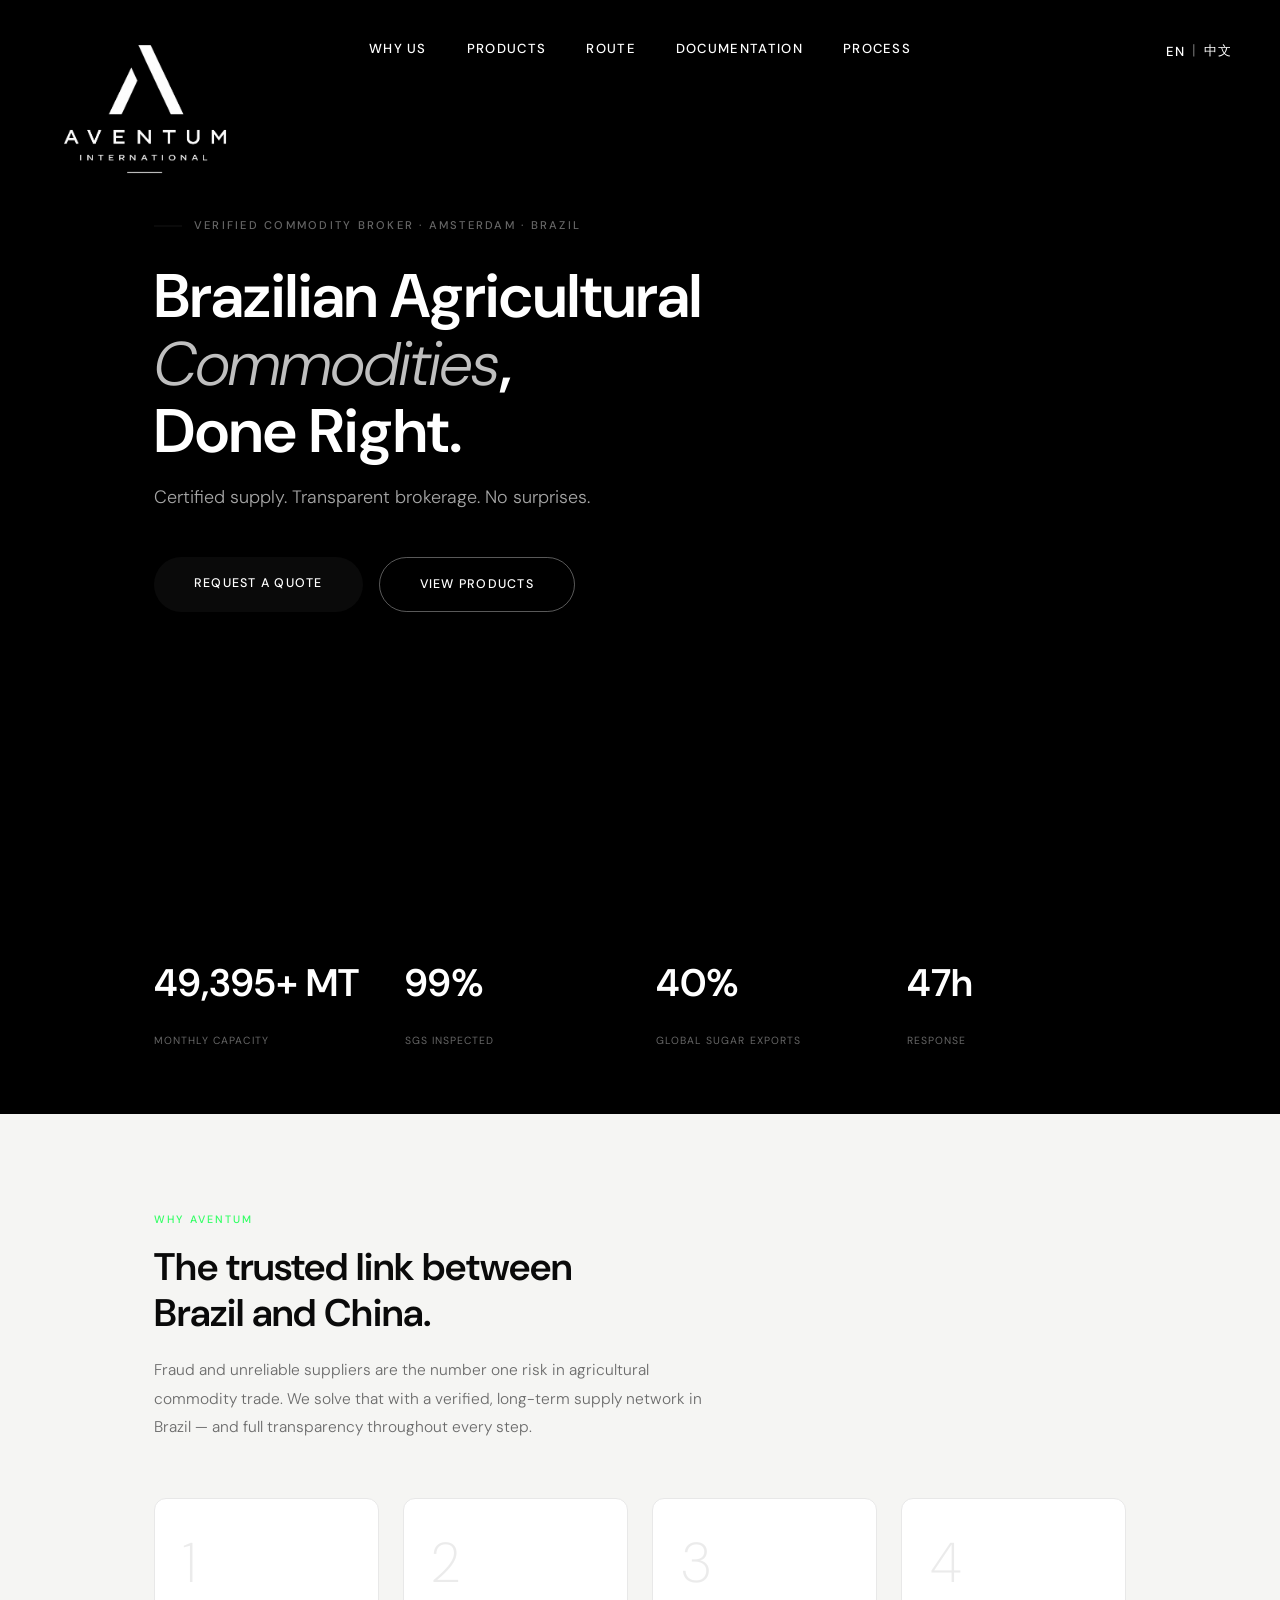
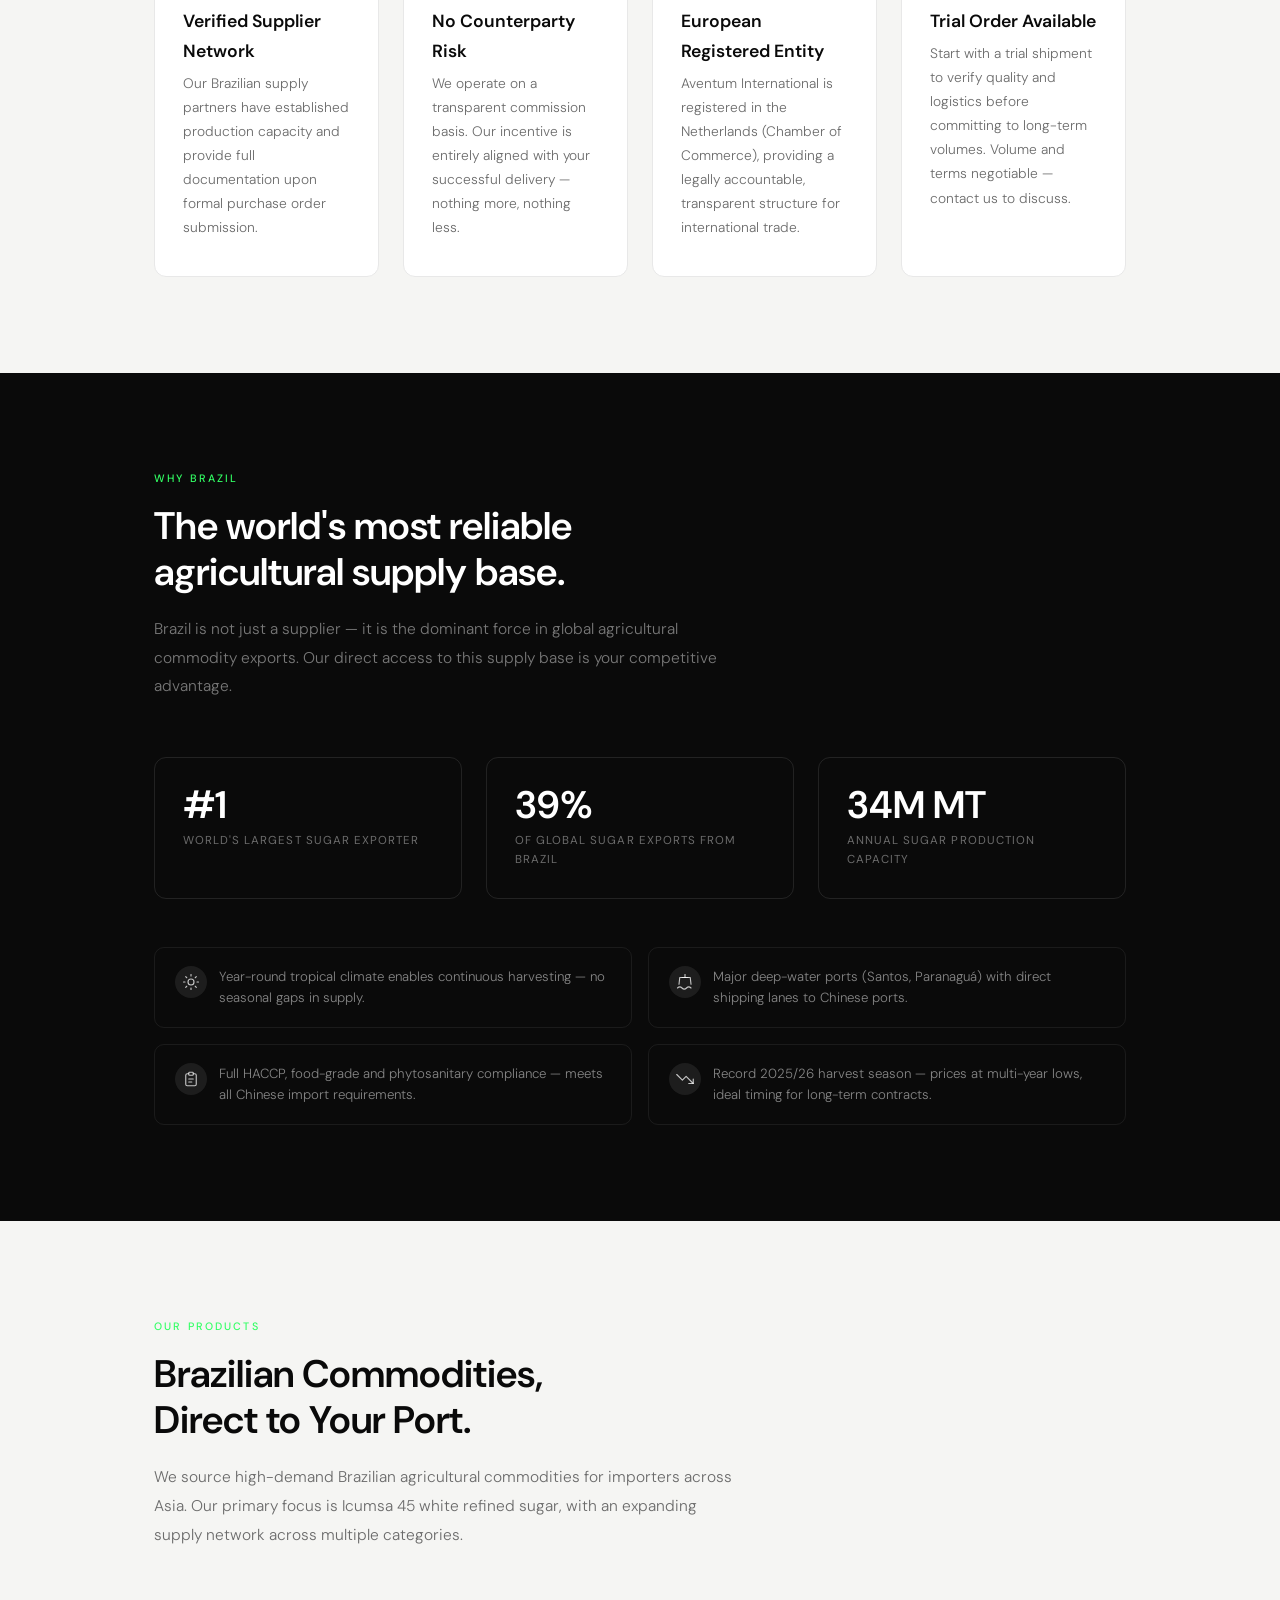
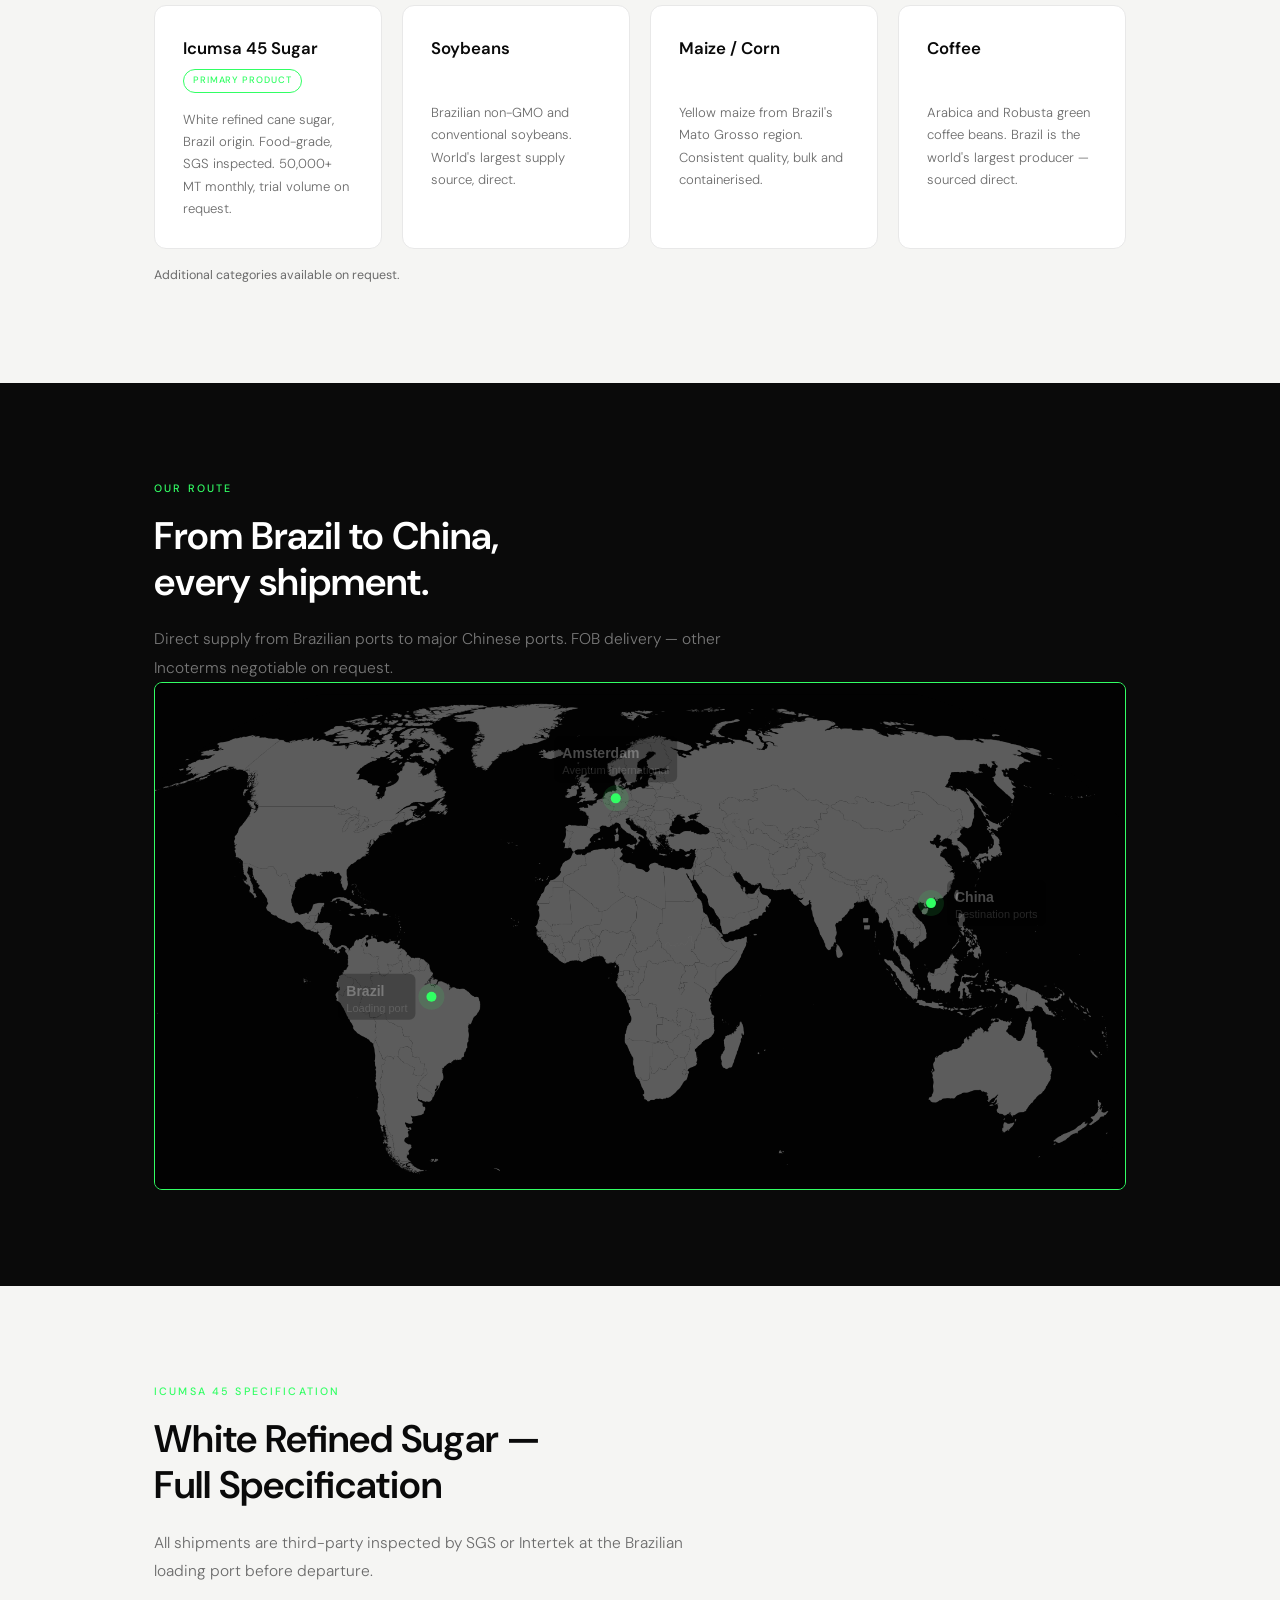
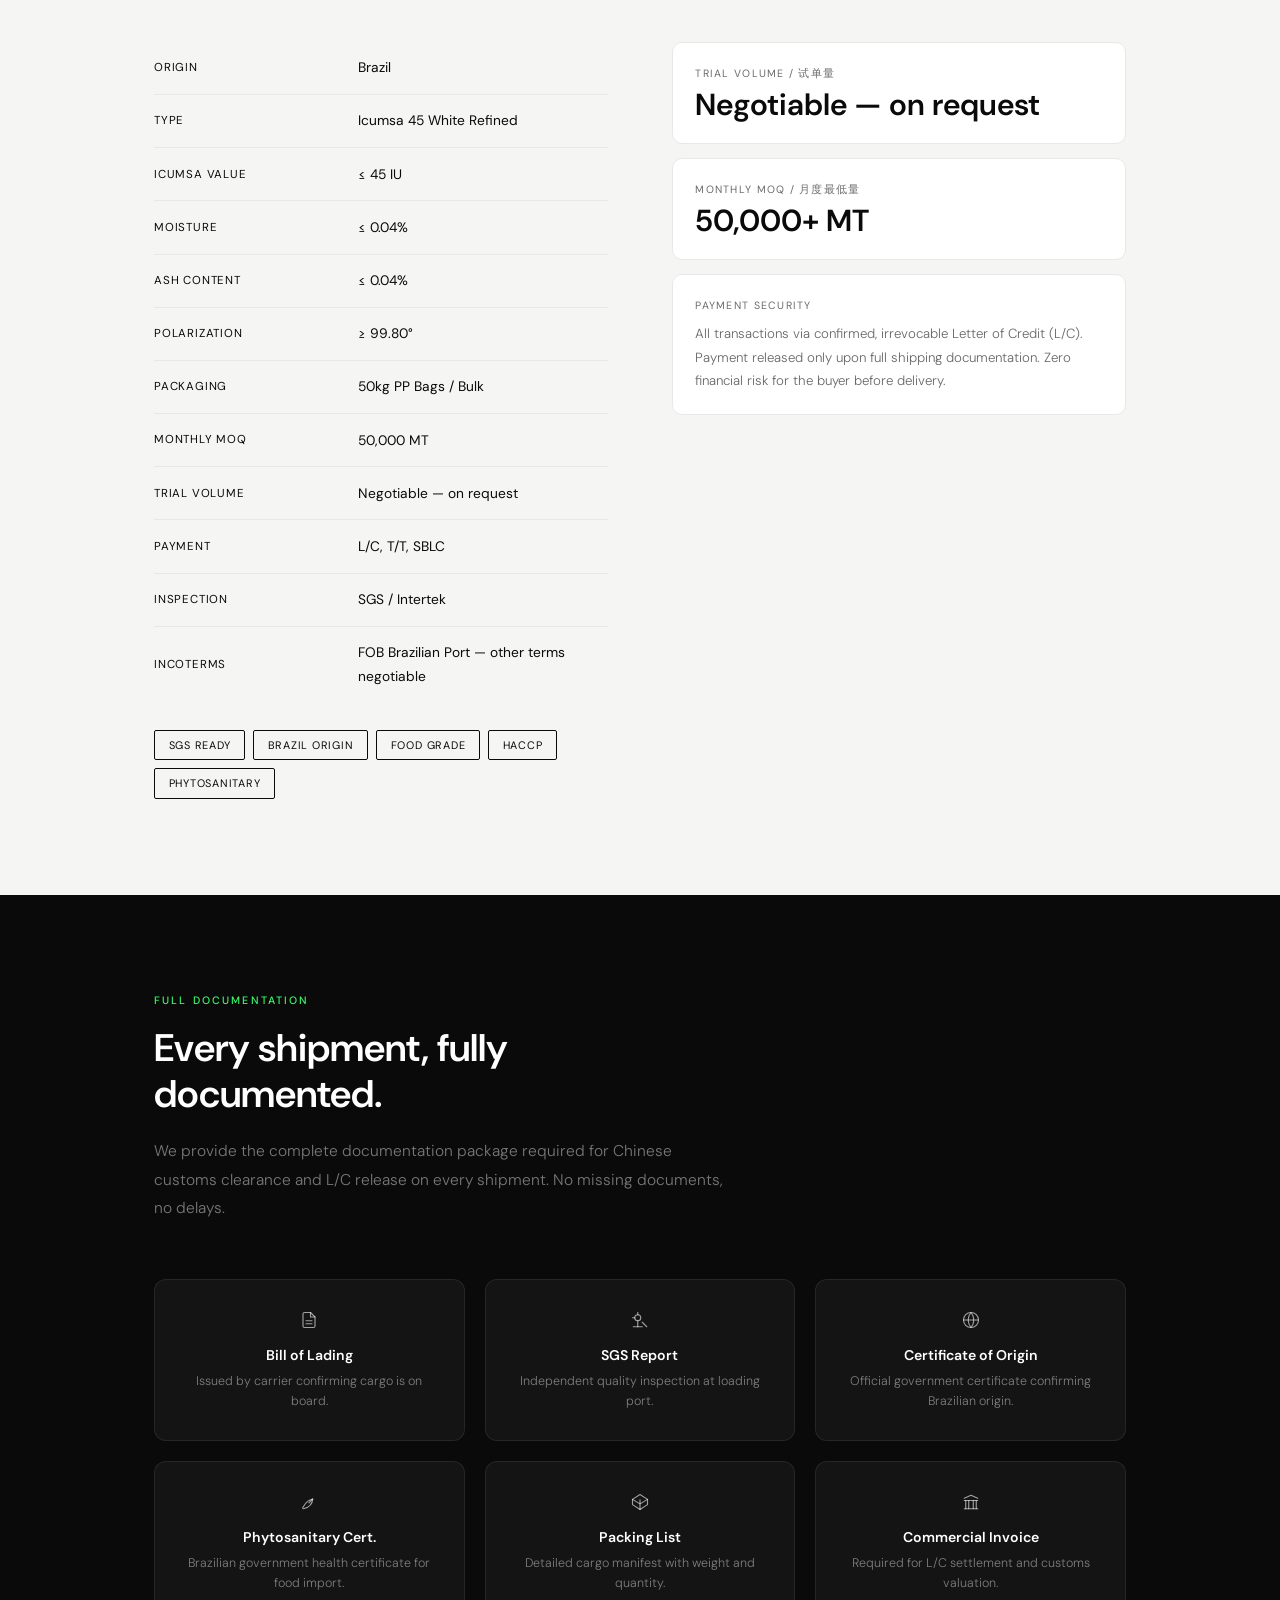
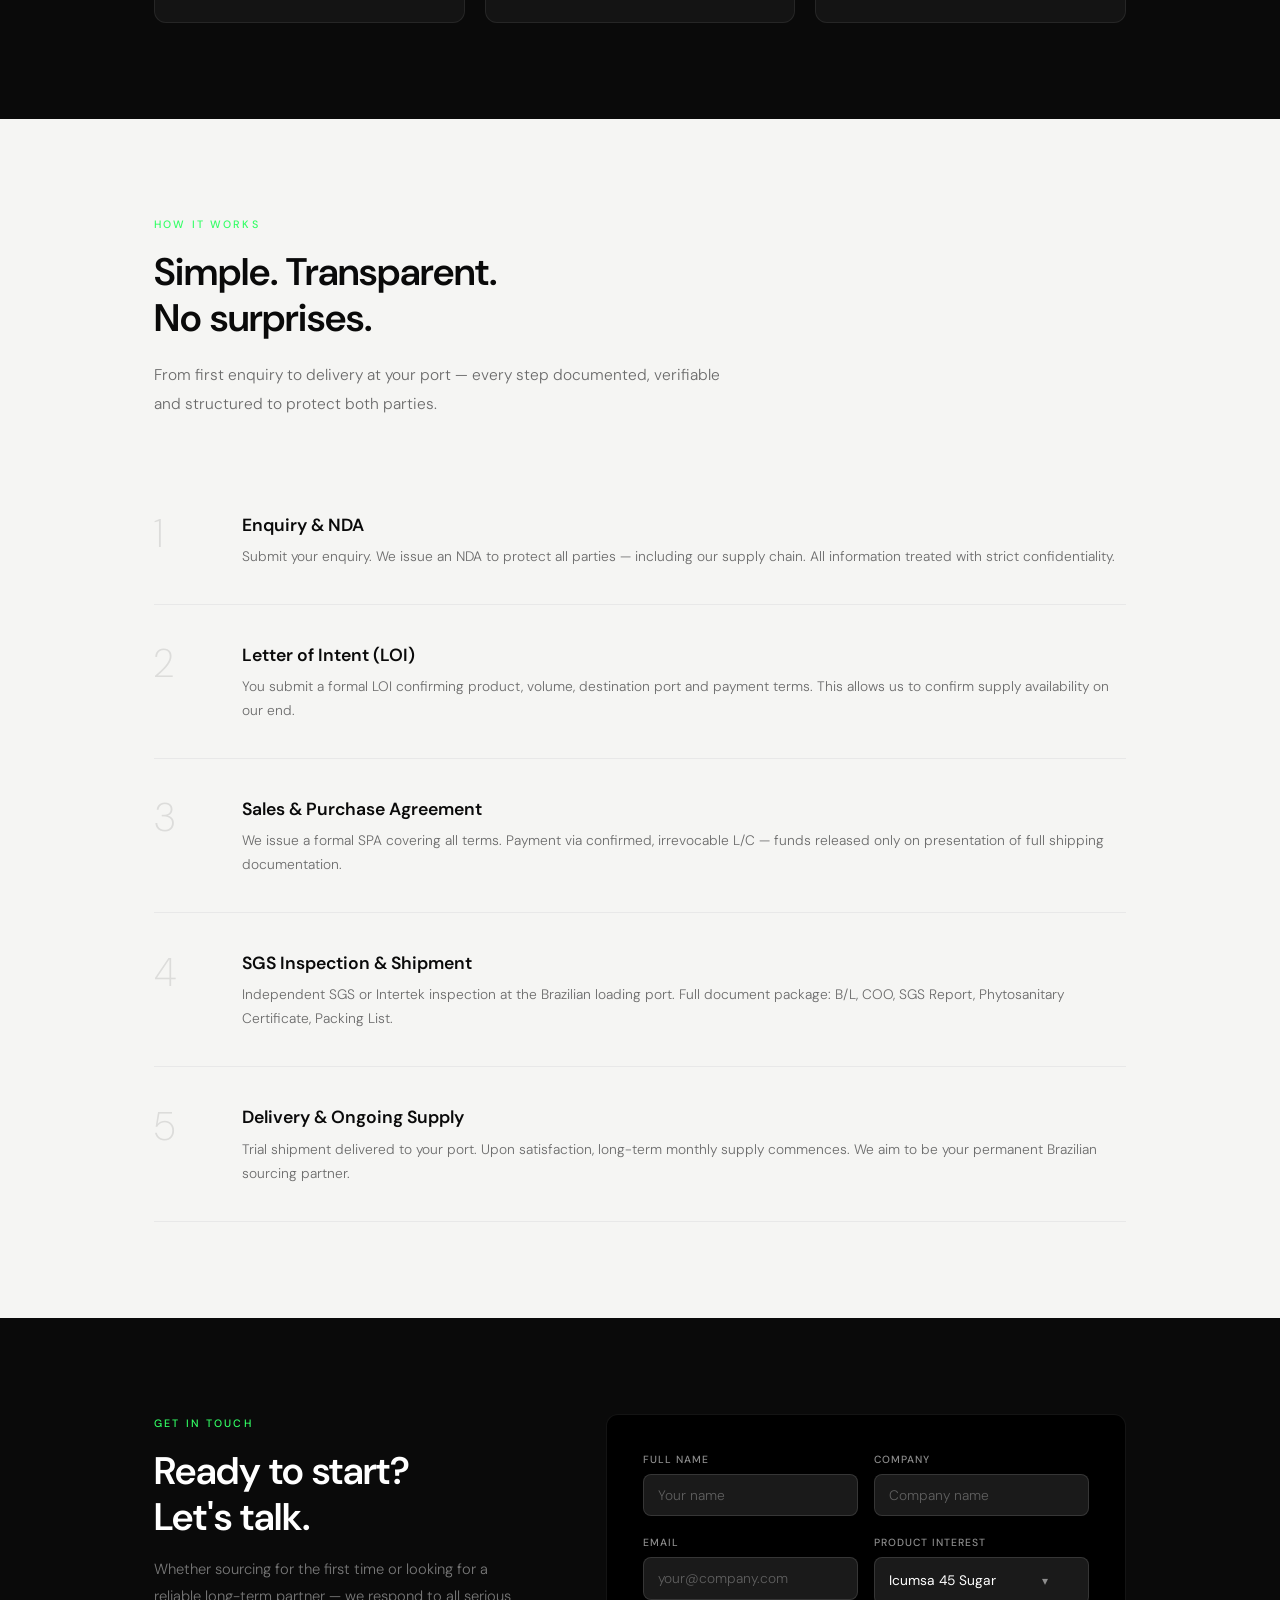
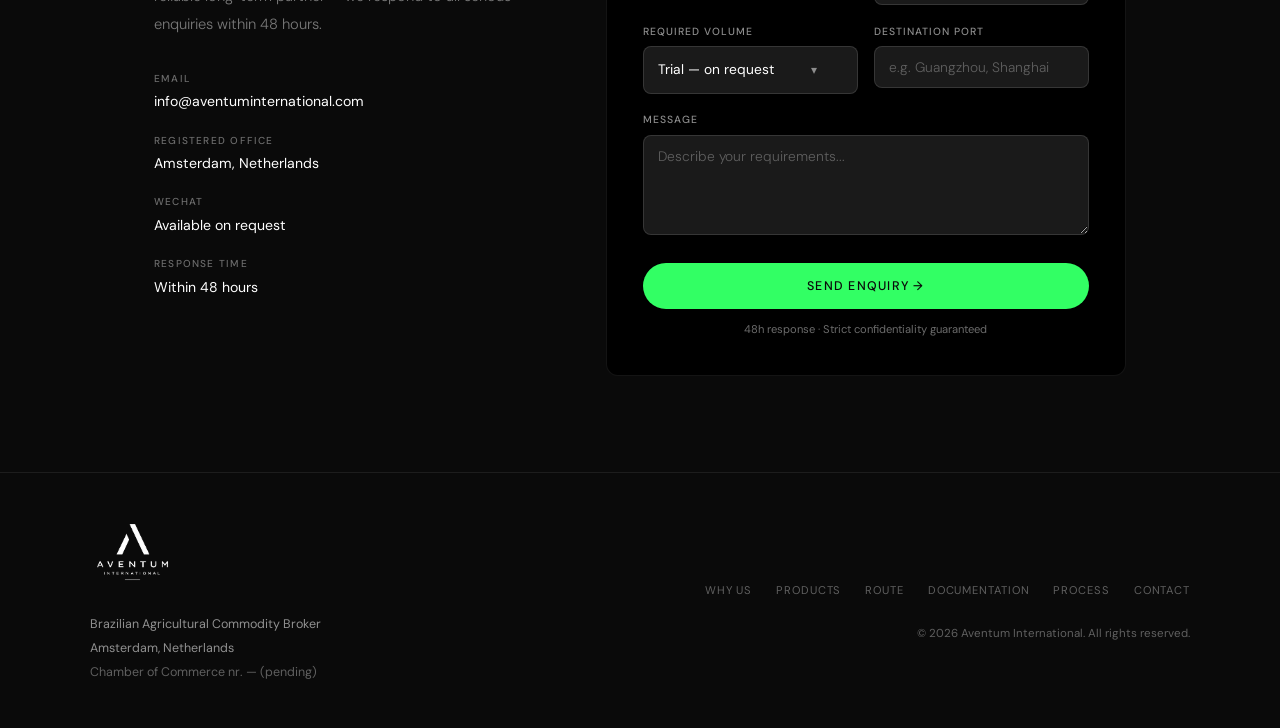
==== commit 0ebff8fd: "Nieuwe HTML" ====
--- a/index.html
+++ b/index.html
@@ -746,7 +746,7 @@
   <div class="section-wrap">
     <div class="section-tag reveal"><span class="lang-en">Our Route</span><span class="lang-cn">我们的航线</span></div>
     <h2 class="reveal"><span class="lang-en">From Brazil to China,<br>every shipment.</span><span class="lang-cn">从巴西到中国<br>每批货物</span></h2>
-    <p class="lead reveal" style="margin-bottom:0"><span class="lang-en">Direct supply from Brazilian ports to major Chinese ports. CIF delivery to your destination.</span><span class="lang-cn">从巴西港口直接供货至中国主要港口，CIF交货至您的目的地。</span></p>
+    <p class="lead reveal" style="margin-bottom:0"><span class="lang-en">Direct supply from Brazilian ports to major Chinese ports. FOB delivery — other Incoterms negotiable on request.</span><span class="lang-cn">从巴西港口直接供货至中国主要港口，FOB交货，其他贸易条款可协商。</span></p>
     <div class="map-container reveal" id="map-outer">
       <div id="map-scene" style="position:relative;width:100%;z-index:1">
   <div id="map-card" style="position:relative;border-radius:12px;overflow:hidden;transition:transform 1.2s cubic-bezier(0.16,1,0.3,1),box-shadow 1.2s ease">
@@ -983,7 +983,7 @@
           <tr><td><span class="lang-en">Trial Volume</span><span class="lang-cn">试单量</span></td><td><span class="lang-en">Negotiable — on request</span><span class="lang-cn">可协商，请联系洽谈</span></td></tr>
           <tr><td><span class="lang-en">Payment</span><span class="lang-cn">支付方式</span></td><td>L/C, T/T, SBLC</td></tr>
           <tr><td><span class="lang-en">Inspection</span><span class="lang-cn">检验</span></td><td>SGS / Intertek</td></tr>
-          <tr><td>Incoterms</td><td>CIF / FOB</td></tr>
+          <tr><td>Incoterms</td><td><span class="lang-en">FOB Brazilian Port — other terms negotiable</span><span class="lang-cn">FOB巴西港口，其他贸易条款可协商</span></td></tr>
         </table>
         <div class="cert-badges">
           <span class="badge">SGS Ready</span><span class="badge">Brazil Origin</span>
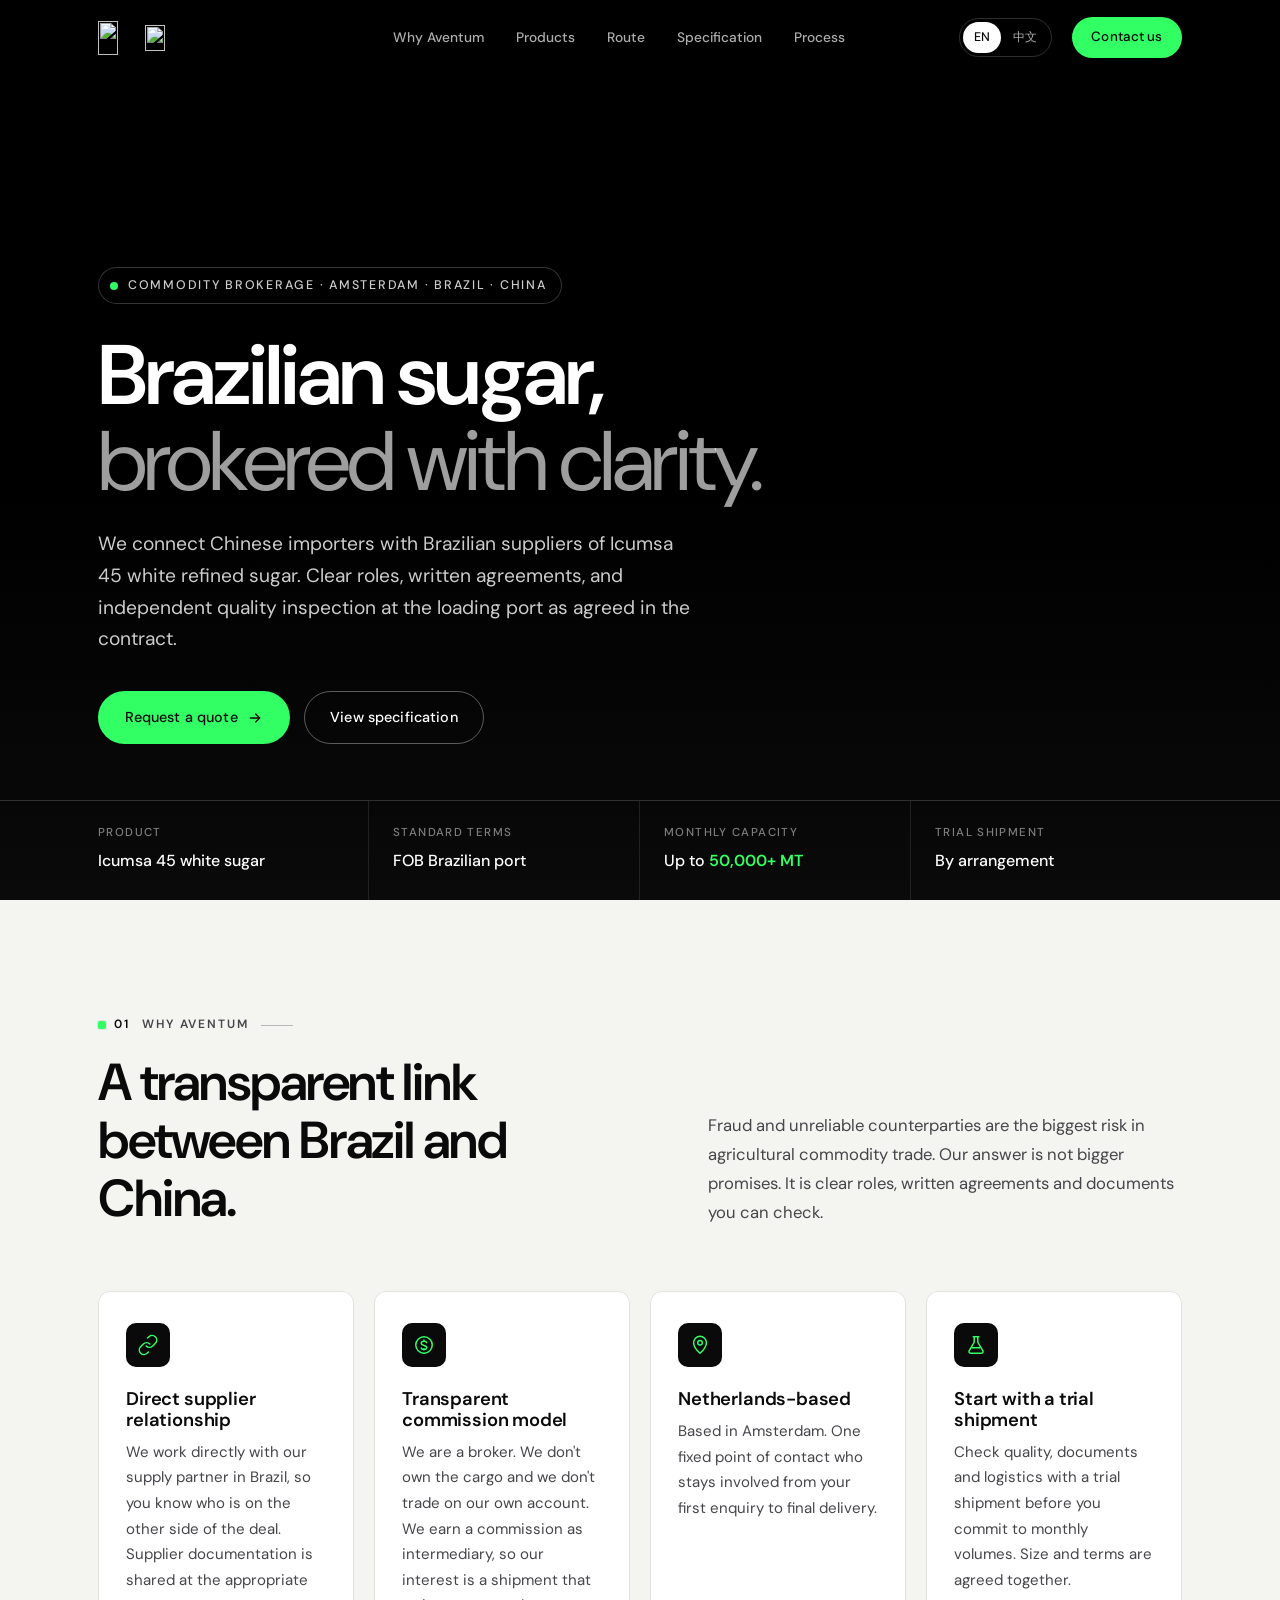
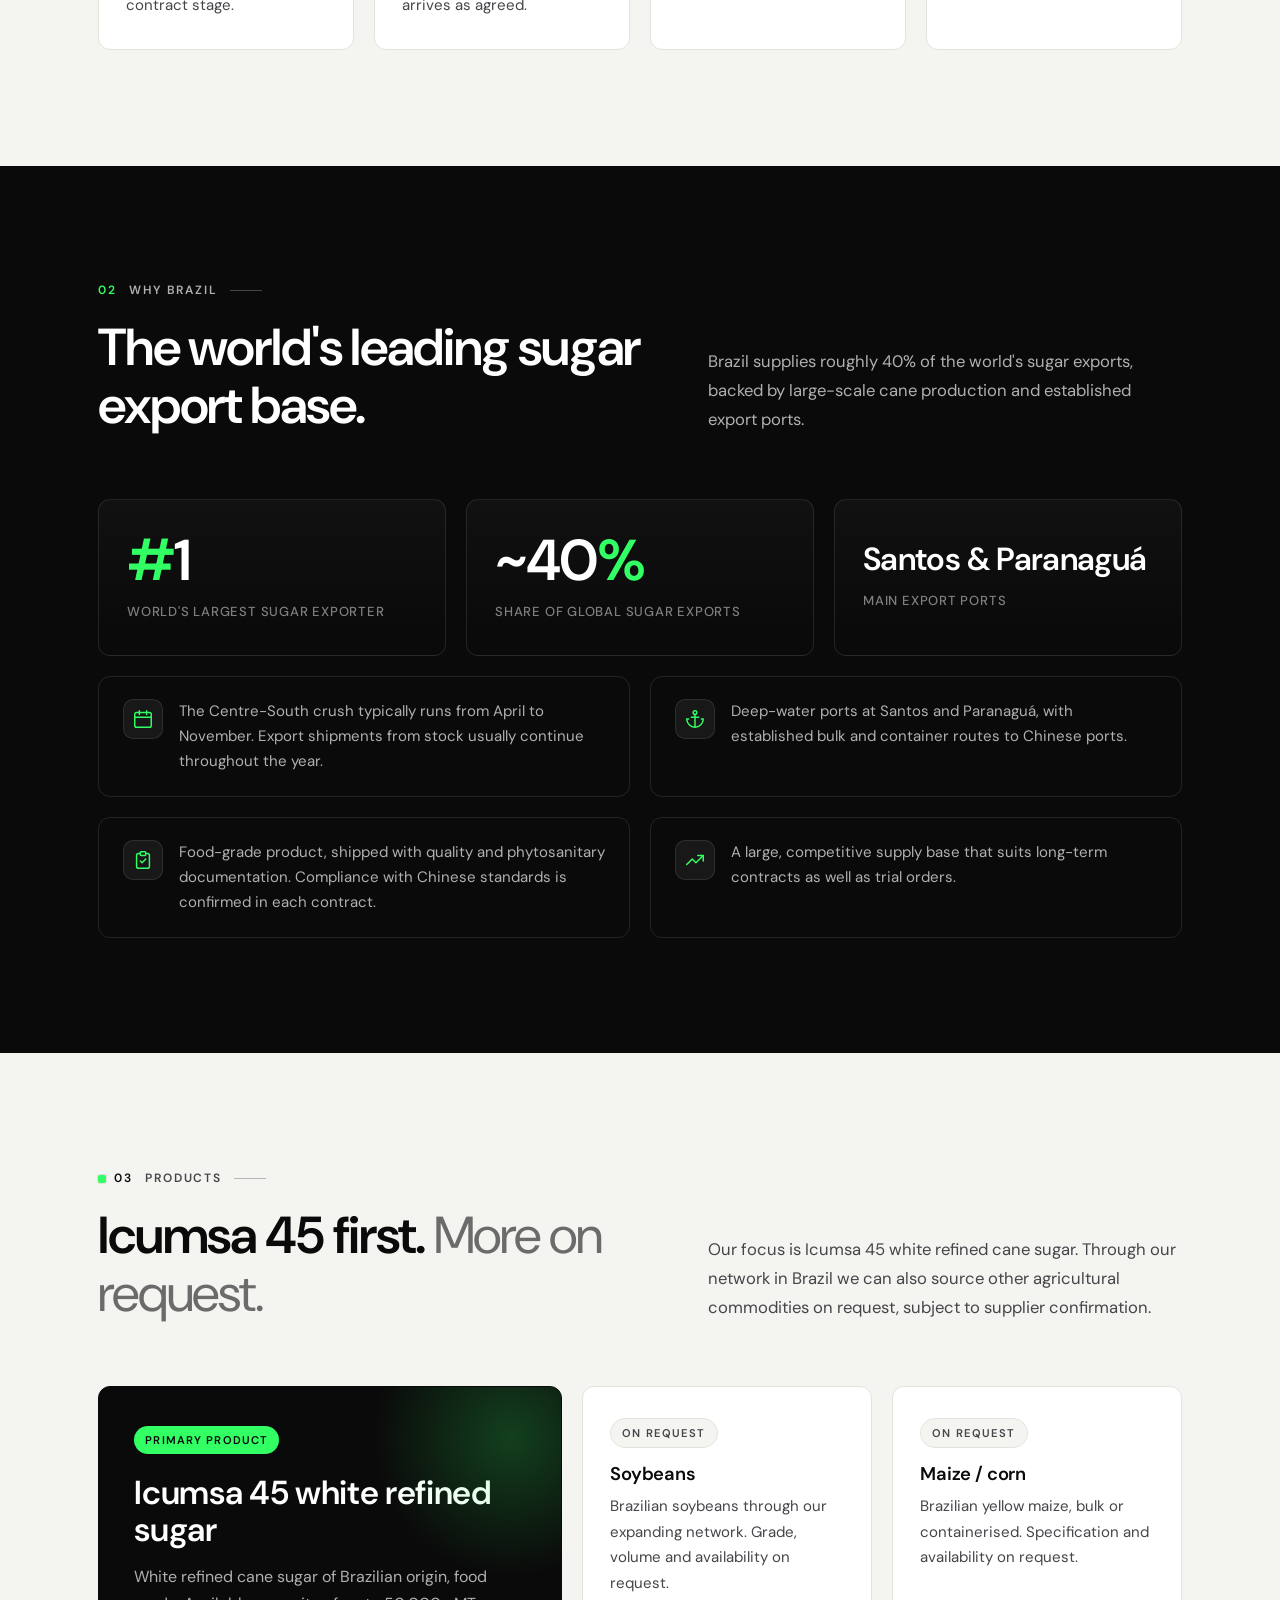
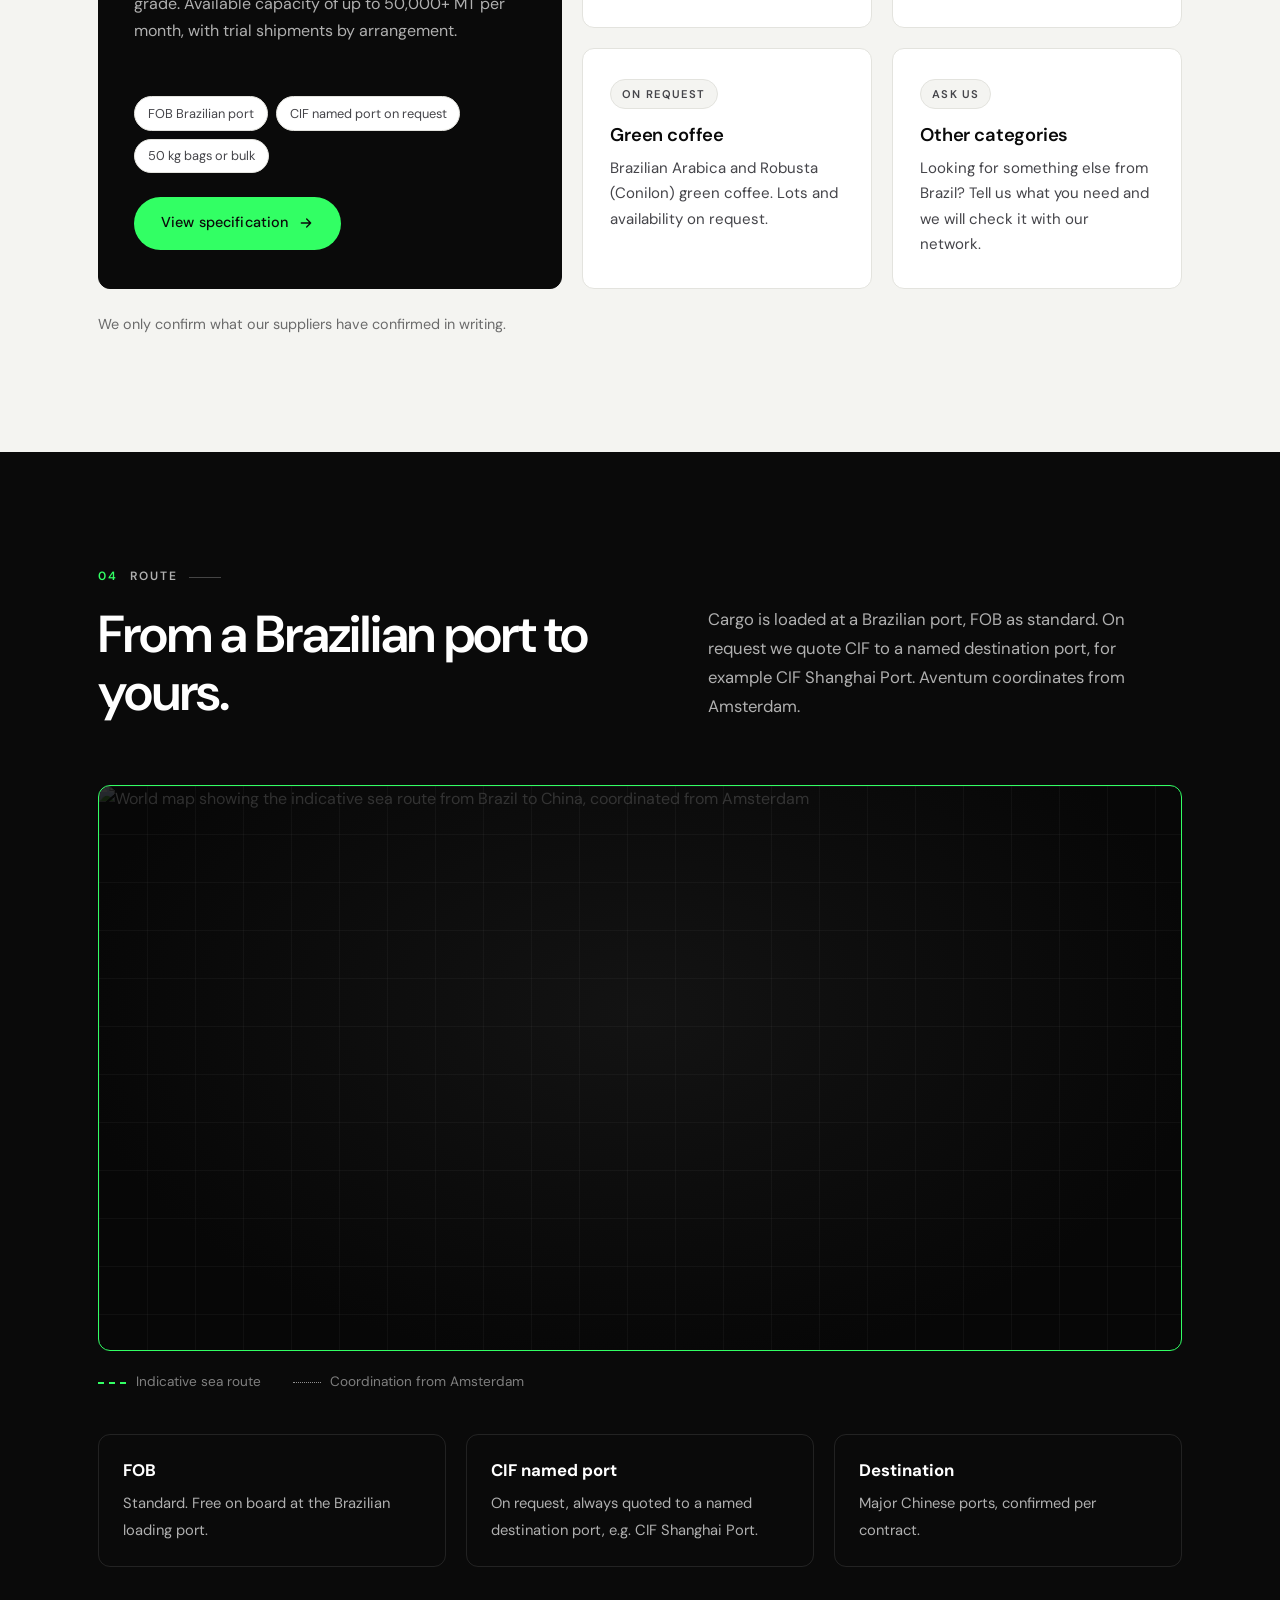
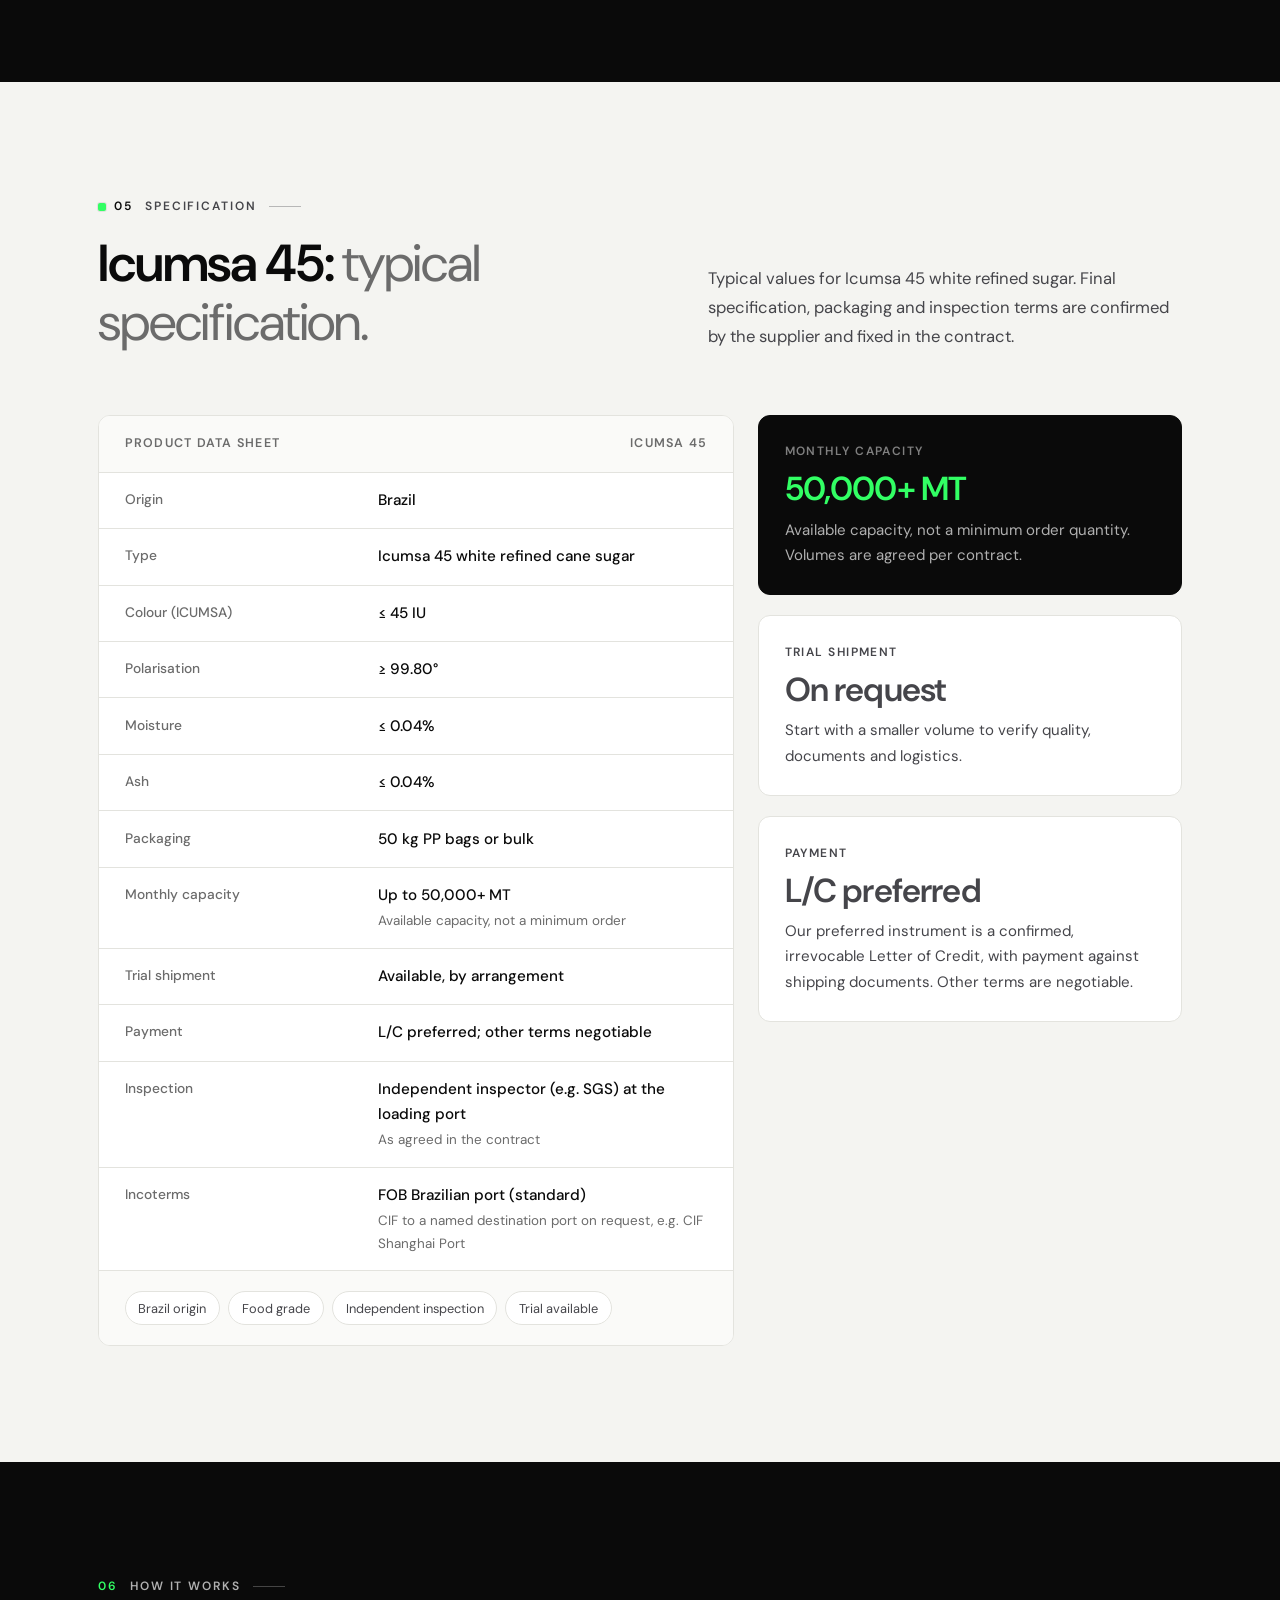
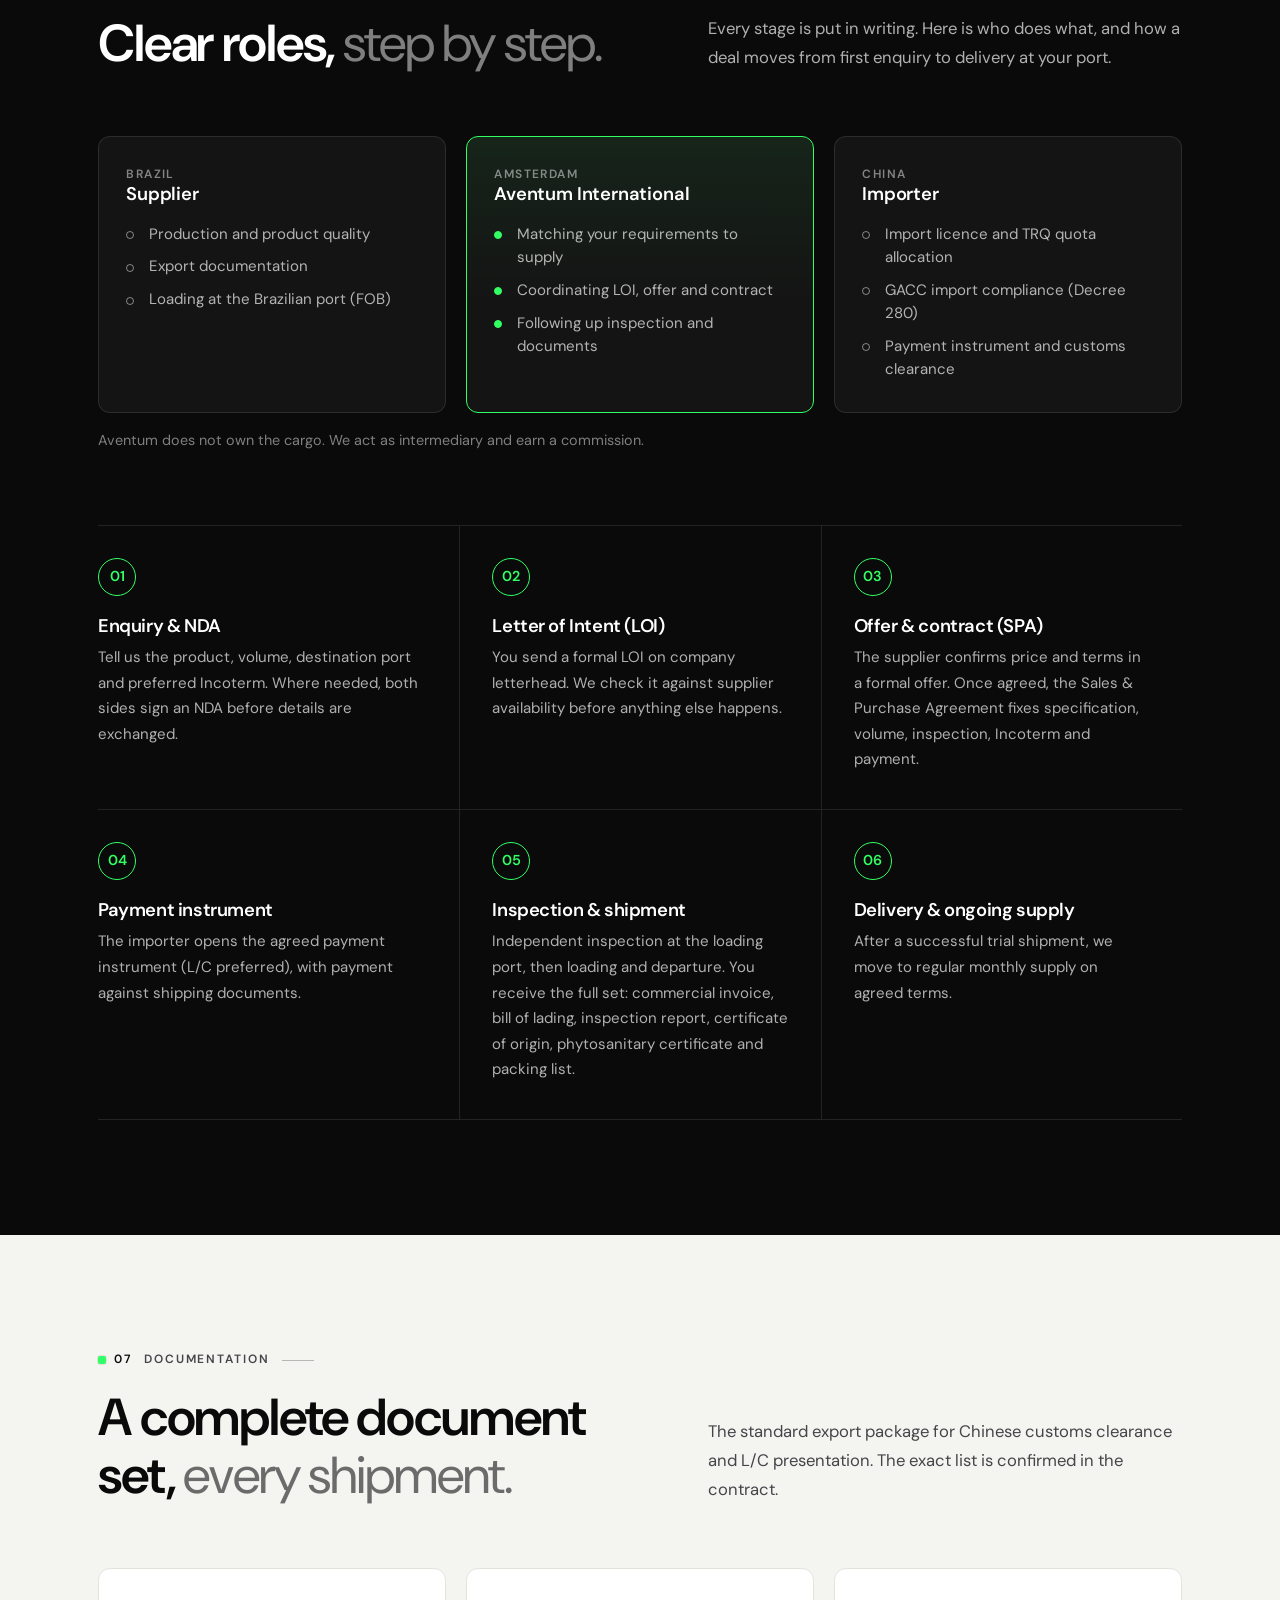
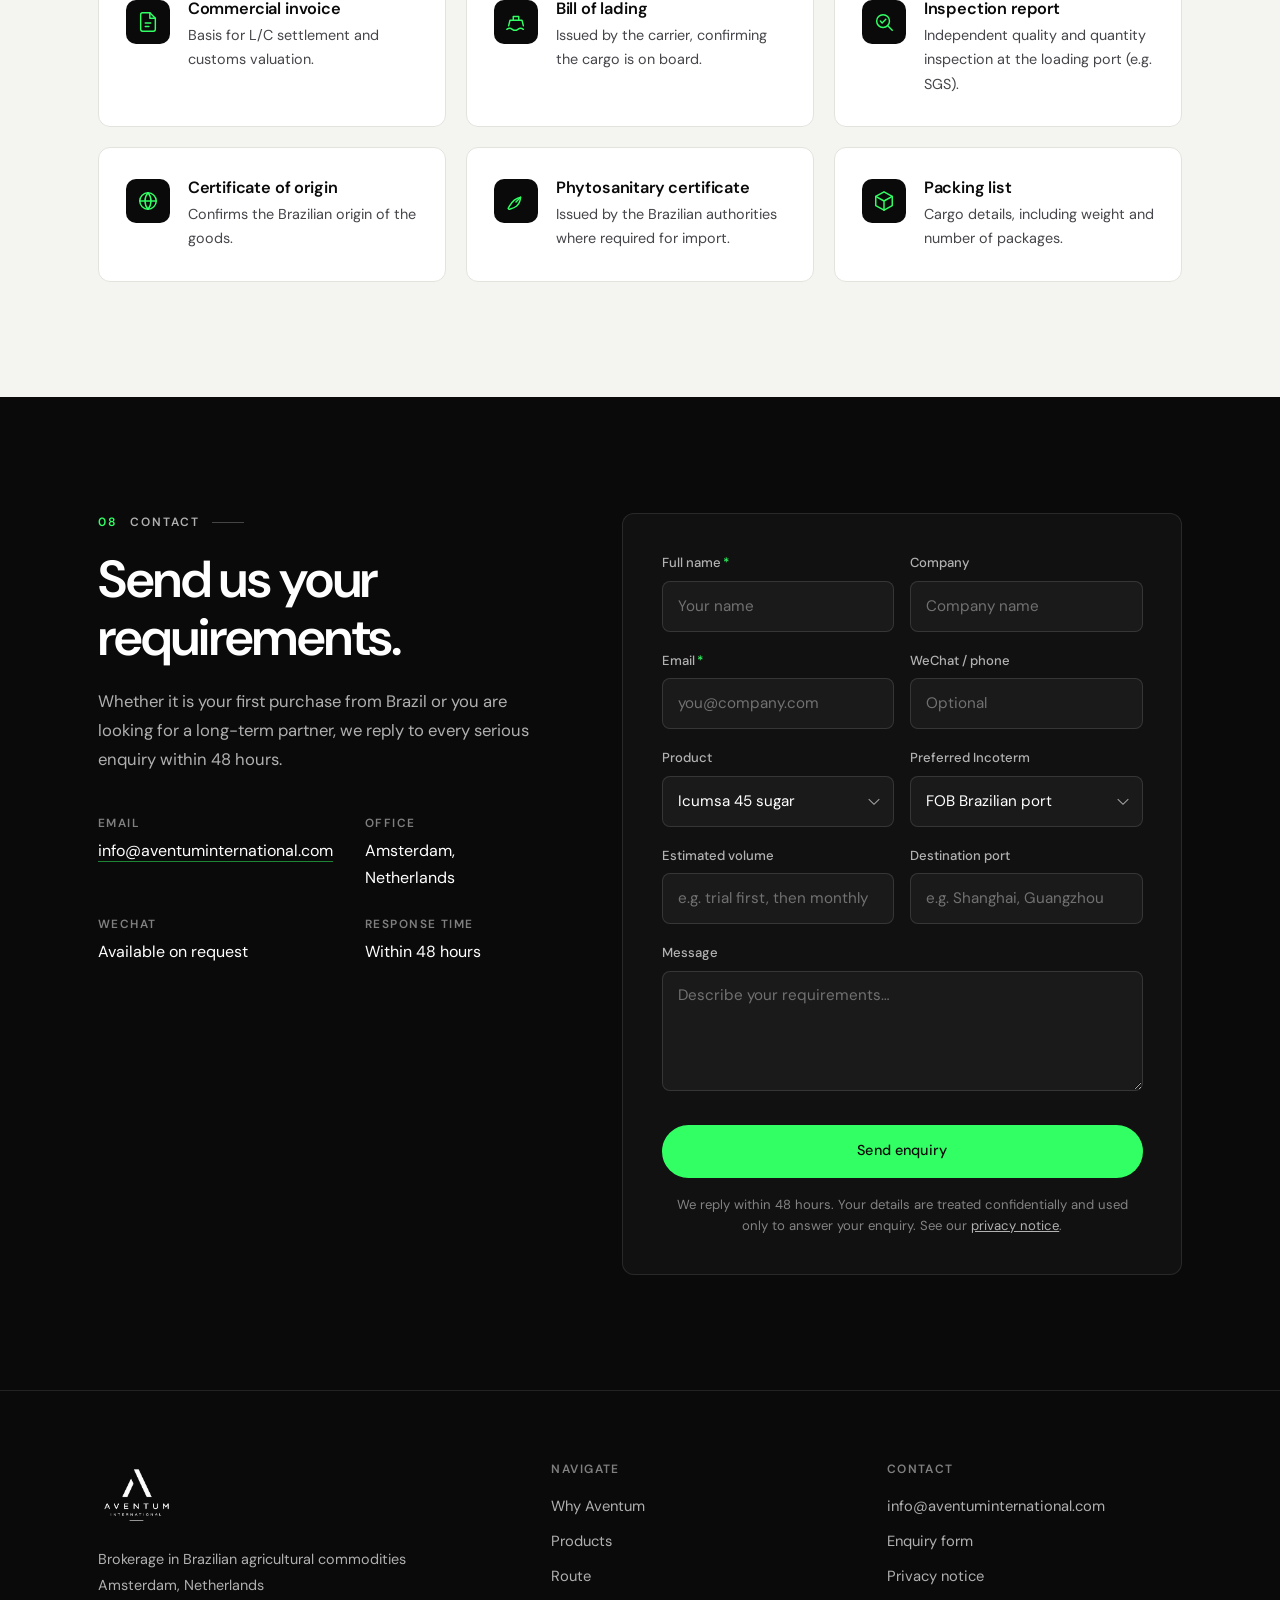
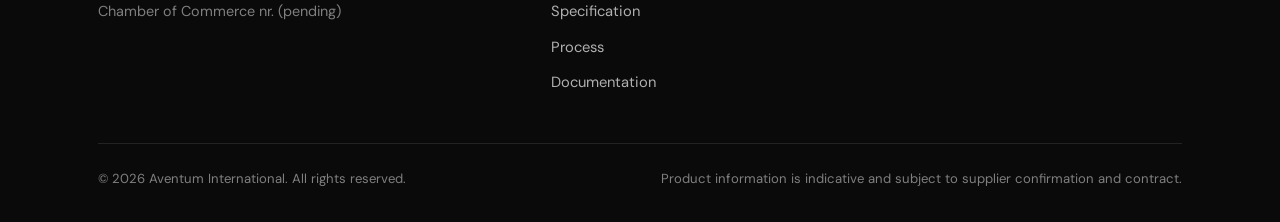
==== commit e4e4dcb4: "Rebuild homepage: new design, honest copy, full Chinese translation Content - Remove unverifiable cl" ====
--- a/index.html
+++ b/index.html
@@ -2,1336 +2,620 @@
 <html lang="en">
 <head>
 <meta charset="UTF-8">
-<meta name="theme-color" content="#000000">
-  <meta name="apple-mobile-web-app-status-bar-style" content="black-translucent">
-  <meta name="viewport" content="width=device-width, initial-scale=1.0">
-<title>Aventum International — Brazilian Agricultural Commodities</title>
-<meta name="description" content="Aventum International is a certified commodity broker connecting Brazilian Icumsa 45 sugar and agricultural products with Chinese importers. Transparent brokerage, verified supply.">
+<meta name="viewport" content="width=device-width, initial-scale=1">
+<title>Aventum International | Brazilian Icumsa 45 Sugar Brokerage for China</title>
+<meta name="description" content="Amsterdam-based brokerage connecting Brazilian suppliers of Icumsa 45 white refined sugar with Chinese importers. FOB Brazilian port as standard, CIF to a named destination port on request.">
+<meta name="theme-color" content="#0a0a0a">
 <meta name="robots" content="index, follow">
 <link rel="canonical" href="https://aventuminternational.com/">
-<meta property="og:title" content="Aventum International — Brazilian Agricultural Commodities">
-<meta property="og:description" content="Certified commodity broker connecting Brazilian Icumsa 45 sugar and agricultural products with Chinese importers. Transparent brokerage, no surprises.">
+<link rel="alternate" hreflang="en" href="https://aventuminternational.com/">
+<link rel="alternate" hreflang="zh-CN" href="https://aventuminternational.com/?lang=zh">
+<link rel="alternate" hreflang="x-default" href="https://aventuminternational.com/">
+
+<meta property="og:type" content="website">
+<meta property="og:site_name" content="Aventum International">
 <meta property="og:url" content="https://aventuminternational.com/">
-<meta property="og:type" content="website">
-<meta property="og:image" content="https://aventuminternational.com/logo.png">
-<meta property="og:site_name" content="Aventum International">
+<meta property="og:title" content="Aventum International | Brazilian sugar, brokered with clarity">
+<meta property="og:description" content="Amsterdam-based brokerage connecting Brazilian suppliers of Icumsa 45 white refined sugar with Chinese importers. FOB Brazil as standard, CIF to a named port on request.">
+<meta property="og:image" content="https://aventuminternational.com/og-image.png">
+<meta property="og:image:width" content="1200">
+<meta property="og:image:height" content="630">
+<meta property="og:image:alt" content="Aventum International: Brazilian sugar, brokered with clarity">
+<meta property="og:locale" content="en_US">
+<meta property="og:locale:alternate" content="zh_CN">
 <meta name="twitter:card" content="summary_large_image">
-<meta name="twitter:title" content="Aventum International — Brazilian Agricultural Commodities">
-<meta name="twitter:description" content="Certified commodity broker connecting Brazilian Icumsa 45 sugar and agricultural products with Chinese importers.">
-<meta name="twitter:image" content="https://aventuminternational.com/logo.png">
+<meta name="twitter:title" content="Aventum International | Brazilian sugar, brokered with clarity">
+<meta name="twitter:description" content="Amsterdam-based brokerage connecting Brazilian suppliers of Icumsa 45 white refined sugar with Chinese importers.">
+<meta name="twitter:image" content="https://aventuminternational.com/og-image.png">
+
 <link rel="icon" type="image/png" href="favicon.png">
+<link rel="apple-touch-icon" href="apple-touch-icon.png">
+<link rel="preload" href="hero-poster.jpg" as="image" fetchpriority="high">
+
+<!-- Fonts load without blocking rendering (Google Fonts is unreliable from mainland China) -->
 <link rel="preconnect" href="https://fonts.googleapis.com">
-  <link rel="preload" href="logo.png" as="image">
-  <link rel="preload" href="world-map.png" as="image">
-  <link rel="preconnect" href="https://fonts.gstatic.com" crossorigin>
-  <link href="https://fonts.googleapis.com/css2?family=DM+Sans:ital,opsz,wght@0,9..40,300;0,9..40,400;0,9..40,500;0,9..40,600;1,9..40,400&display=swap" rel="stylesheet">
-<style>
-*,*::before,*::after{box-sizing:border-box;margin:0;padding:0}
-:root{
-  --navy:#0a0a0a;--navy-mid:#1a1a1a;--accent:#0a0a0a;--accent-pale:#f5f5f3;
-  --black:#0A0A0A;--gray-mid:#6b6b6b;--gray-light:#f5f5f3;
-  --border:#e8e8e6;--white:#FFFFFF;
-}
-html{scroll-behavior:smooth}
-html,body{max-width:100%;overflow-x:hidden}body{font-family:'DM Sans',sans-serif;background:var(--white);color:var(--black);font-size:15px;line-height:1.7;overflow-x:hidden}
-
-
-nav
-.logo{font-family:'DM Sans',sans-serif;font-size:1.3rem;font-weight:600;color:var(--white);letter-spacing:0.02em;text-decoration:none}
-.logo span{font-weight:300;font-style:italic;color:rgba(255,255,255,0.4);font-size:0.85em}
-.nav-right{display:flex;align-items:center;gap:2.5rem}
-nav ul{list-style:none;display:flex;gap:2.5rem;align-items:center}
-nav a{text-decoration:none;color:rgba(255,255,255,0.5);font-size:0.78rem;letter-spacing:0.08em;text-transform:uppercase;font-weight:400;transition:color 0.2s}
-nav a:hover{opacity:0.7}
-.nav-cta{padding:0.55rem 1.4rem;background:transparent;color:var(--white)!important;border:1px solid rgba(255,255,255,0.4);border-radius:999px}
-.nav-cta:hover{background:rgba(255,255,255,0.1)!important;border-color:var(--white)!important}
-.lang-switch{display:flex;align-items:center;gap:0.5rem}
-.lang-pipe{color:#fff;opacity:0.4;font-size:0.8rem;line-height:1}
-.lang-btn{padding:0;font-size:0.72rem;font-weight:400;letter-spacing:0.06em;text-transform:uppercase;cursor:pointer;border:none;background:transparent;color:#fff;font-family:'DM Sans',sans-serif;transition:color 0.2s}
-.lang-btn.active{color:#fff;font-weight:500}
-
-
-
-
-
-@keyframes trustScroll{0%{transform:translateX(0)}100%{transform:translateX(-50%)}}
-
-.hero{min-height:100vh;min-height:100dvh;display:flex;align-items:center;padding:5rem 0;position:relative;background:#000;overflow:hidden}
-.hero-video{position:absolute;inset:0;width:100%;height:100%;object-fit:cover;z-index:0;opacity:0.45}
-.hero-overlay{position:absolute;inset:0;z-index:1;pointer-events:none;background:linear-gradient(to bottom,rgba(0,0,0,0.55) 0%,rgba(0,0,0,0) 20%,rgba(0,0,0,0) 60%,rgba(0,0,0,1) 100%)}
-.hero::after{display:none}
-.hero-content{max-width:1100px;margin:0 auto;width:100%;position:relative;z-index:2;padding:0 4rem}
-.hero-tag{font-size:0.7rem;letter-spacing:0.2em;text-transform:uppercase;color:rgba(255,255,255,0.4);margin-bottom:1.75rem;display:flex;align-items:center;gap:0.75rem;font-weight:500;opacity:0;transform:translateY(16px);animation:fadeUp 0.7s 0.1s ease forwards}
-.hero-tag::before{content:'';display:block;width:28px;height:1.5px;background:var(--accent)}
-.hero h1{font-family:'DM Sans',sans-serif;font-size:clamp(2.6rem,4.8vw,4.4rem);font-weight:600;line-height:1.1;color:var(--white);margin-bottom:1rem;opacity:0;transform:translateY(16px);animation:fadeUp 0.7s 0.2s ease forwards}
-.hero h1 em{font-style:italic;color:rgba(255,255,255,0.75);font-weight:300}
-.hero-sub{font-size:clamp(0.95rem,1.4vw,1.15rem);color:rgba(255,255,255,0.65);margin-bottom:2.75rem;font-weight:300;max-width:520px;opacity:0;transform:translateY(16px);animation:fadeUp 0.7s 0.3s ease forwards}
-.hero-cta{display:flex;gap:1rem;flex-wrap:wrap;margin-bottom:4.5rem;opacity:0;transform:translateY(16px);animation:fadeUp 0.7s 0.4s ease forwards}
-.btn-primary{padding:1rem 2.5rem;background:var(--navy);color:var(--white);border:none;font-family:'DM Sans',sans-serif;font-size:0.78rem;font-weight:500;letter-spacing:0.1em;text-transform:uppercase;cursor:pointer;transition:background 0.2s;text-decoration:none;display:inline-block;border-radius:999px}
-.btn-primary:hover{background:var(--navy-mid)}
-.btn-outline{padding:1rem 2.5rem;background:transparent;color:var(--white);border:1.5px solid rgba(255,255,255,0.35);font-family:'DM Sans',sans-serif;font-size:0.78rem;font-weight:500;letter-spacing:0.1em;text-transform:uppercase;cursor:pointer;transition:all 0.2s;text-decoration:none;display:inline-block;border-radius:999px}
-.btn-outline:hover{background:rgba(255,255,255,0.15);color:var(--white)}
-
-
-
-
-.section-wrap{max-width:1100px;margin:0 auto;padding:6rem 4rem}
-.section-tag{font-size:0.67rem;letter-spacing:0.2em;text-transform:uppercase;color:#32ff64;margin-bottom:1rem;font-weight:500}
-h2{font-family:'DM Sans',sans-serif;font-size:clamp(1.8rem,3vw,2.5rem);font-weight:600;color:var(--navy);line-height:1.2;margin-bottom:1.25rem}
-.brazil-bg h2,.spec-bg h2{color:#ffffff}
-.lead{font-size:0.97rem;color:var(--gray-mid);max-width:580px;margin-bottom:3.5rem;font-weight:300;line-height:1.85}
-
-.reveal{opacity:0;transform:translateY(24px);transition:opacity 0.7s ease,transform 0.7s ease}
-.reveal.visible{opacity:1;transform:translateY(0)}
-.reveal-delay-1{transition-delay:0.1s}.reveal-delay-2{transition-delay:0.2s}
-.reveal-delay-3{transition-delay:0.3s}.reveal-delay-4{transition-delay:0.4s}
-
-.stats-bg{background:#111;border-top:1px solid rgba(255,255,255,0.08);border-bottom:1px solid rgba(255,255,255,0.08)}
-.stats-row{display:grid;grid-template-columns:repeat(4,1fr);gap:2rem;text-align:center;padding:4.5rem 4rem;max-width:1100px;margin:0 auto;align-items:stretch}
-.stat-big{font-family:'DM Sans',sans-serif;font-size:2.4rem;font-weight:600;color:#fff;line-height:1;height:3.5rem;display:block;padding-bottom:0;white-space:nowrap}
-.stat-big-label{font-size:0.68rem;color:rgba(255,255,255,0.4);text-transform:uppercase;letter-spacing:0.1em;margin-top:0.6rem;font-weight:400;display:block}
-.stats-row .reveal{display:flex;flex-direction:column;align-items:center}
-
-.why-bg{background:#f5f5f3}
-.why-grid{display:grid;grid-template-columns:repeat(4,1fr);gap:1.5rem}
-.why-card{background:#141414;padding:2.25rem 1.75rem;border:1px solid rgba(255,255,255,0.08);border-radius:12px;transition:box-shadow 0.25s,transform 0.25s}
-.why-card:hover{box-shadow:0 8px 32px rgba(0,0,0,0.4);transform:translateY(-3px)}
-.why-num{font-family:'DM Sans',sans-serif;font-size:3.5rem;font-weight:200;color:rgba(255,255,255,0.06);line-height:1;margin-bottom:1rem;letter-spacing:-0.02em}
-.why-card h3{font-family:'DM Sans',sans-serif;font-size:1.1rem;font-weight:600;color:#fff;margin-bottom:0.25rem}
-.why-card p{font-size:0.86rem;color:rgba(255,255,255,0.4);line-height:1.75;font-weight:300}
-
-
-.map-section{background:#0a0a0a;border-top:none;border-bottom:none}
-.map-container{position:relative;width:100%;margin-top:3rem;background:#0a0a0a;border:1px solid #32ff64;border-radius:12px;overflow:hidden}
-#world-map-svg{width:100%;height:auto;display:block}
-.map-label{font-family:'DM Sans',sans-serif;font-size:11px;font-weight:500;fill:var(--navy);letter-spacing:0.04em}
-.map-label-sub{font-family:'DM Sans',sans-serif;font-size:9px;font-weight:300;fill:var(--gray-mid);letter-spacing:0.03em}
-.route-line{stroke:var(--navy);stroke-width:1.5;fill:none;stroke-dasharray:4 3;stroke-linecap:round}
-.route-dot{fill:var(--navy)}
-.route-dot-ring{fill:none;stroke:var(--navy);stroke-width:1;opacity:0.3}
-
-
-.brazil-bg{background:#0a0a0a}
-.brazil-bg .section-tag{color:#32ff64}
-.brazil-bg h2{color:var(--white)}
-.brazil-bg .lead{color:rgba(255,255,255,0.5)}
-.brazil-stats{display:grid;grid-template-columns:repeat(3,1fr);gap:1.5rem;margin-bottom:3rem}
-.brazil-stat{border:1px solid rgba(255,255,255,0.1);padding:1.75rem;border-radius:12px}
-.brazil-stat-num{font-family:'DM Sans',sans-serif;font-size:2.4rem;font-weight:600;color:var(--white);line-height:1;margin-bottom:0.4rem}
-.brazil-stat-label{font-size:0.72rem;color:rgba(255,255,255,0.4);text-transform:uppercase;letter-spacing:0.09em}
-.brazil-facts{display:grid;grid-template-columns:1fr 1fr;gap:1rem}
-.brazil-fact{display:flex;align-items:flex-start;gap:0.75rem;padding:1.1rem 1.25rem;border:1px solid rgba(255,255,255,0.07);border-radius:10px}
-.brazil-fact-icon{width:32px;height:32px;border-radius:50%;background:rgba(255,255,255,0.08);display:flex;align-items:center;justify-content:center;flex-shrink:0}
-.brazil-fact p{font-size:0.83rem;color:rgba(255,255,255,0.5);line-height:1.65;font-weight:300}
-
-.products-grid{display:grid;grid-template-columns:repeat(4,1fr);gap:1.25rem;margin-bottom:1rem}
-.product-card{background:#141414;padding:1.75rem;border:1px solid rgba(255,255,255,0.08);border-radius:12px;transition:background 0.2s,box-shadow 0.2s;display:flex;flex-direction:column}
-.product-card:hover{background:#111;box-shadow:0 4px 20px rgba(0,0,0,0.3)}
-.product-card.featured{background:var(--navy)}
-.product-card.featured h4{color:#fff}.product-card.featured p{color:rgba(255,255,255,0.3)}
-.product-card.featured .pcn{color:rgba(255,255,255,0.4)}
-.badge-featured{display:inline-flex;align-self:flex-start;font-size:0.58rem;letter-spacing:0.1em;text-transform:uppercase;color:#32ff64;background:transparent;border:1px solid #32ff64;padding:0.18rem 0.55rem;border-radius:999px;font-weight:500}
-.product-card h4{font-family:'DM Sans',sans-serif;font-size:1.05rem;font-weight:600;color:#ffffff;margin-bottom:0}
-.pcn{font-size:0.76rem;color:rgba(255,255,255,0.3);margin-bottom:0.7rem}
-.product-card p{font-size:0.82rem;color:rgba(255,255,255,0.3);line-height:1.7;font-weight:300}
-
-.spec-bg{background:#f5f5f3}
-.spec-bg .section-tag{color:#32ff64}
-.spec-bg h2{color:var(--white)}
-.spec-bg .lead{color:rgba(255,255,255,0.5)}
-.spec-grid{display:grid;grid-template-columns:1fr 1fr;gap:4rem;align-items:start}
-.spec-table{width:100%;border-collapse:collapse}
-.spec-table tr{border-bottom:1px solid rgba(255,255,255,0.07)}
-.spec-table tr:last-child{border-bottom:none}
-.spec-table td{padding:0.9rem 0;font-size:0.86rem}
-.spec-table td:first-child{color:rgba(255,255,255,0.4);width:45%;font-size:0.72rem;text-transform:uppercase;letter-spacing:0.07em;font-weight:400}
-.spec-table td:last-child{color:var(--white);font-weight:400}
-.cert-badges{display:flex;flex-wrap:wrap;gap:0.5rem;margin-top:1.75rem}
-.badge{padding:0.3rem 0.85rem;border:1px solid rgba(255,255,255,0.18);font-size:0.68rem;color:rgba(255,255,255,0.55);letter-spacing:0.07em;text-transform:uppercase;border-radius:2px}
-.vol-cards{display:flex;flex-direction:column;gap:0.85rem}
-.vol-card{padding:1.4rem;border:1px solid rgba(255,255,255,0.1);border-radius:10px}
-.vol-card.highlight{border-color:rgba(255,255,255,0.35);background:rgba(255,255,255,0.05)}
-.vol-label{font-size:0.66rem;text-transform:uppercase;letter-spacing:0.12em;color:rgba(255,255,255,0.4);margin-bottom:0.45rem}
-.vol-num{font-family:'DM Sans',sans-serif;font-size:1.9rem;font-weight:600;color:var(--white);line-height:1}
-
-.docs-grid{display:grid;grid-template-columns:repeat(3,1fr);gap:1.25rem;margin-top:3rem}
-.doc-card{padding:1.75rem 1.5rem;border:1px solid var(--border);border-radius:12px;text-align:center;transition:border-color 0.2s,box-shadow 0.2s}
-.doc-card:hover{border-color:var(--accent);box-shadow:0 4px 20px rgba(27,79,168,0.08)}
-.doc-icon{display:flex;justify-content:center;align-items:center;margin-bottom:0.75rem;height:24px}
-.doc-card h4{font-size:0.82rem;font-weight:500;color:var(--navy);margin-bottom:0.25rem}
-.doc-card .doc-cn{font-size:0.72rem;color:var(--accent);margin-bottom:0.4rem}
-.doc-card p{font-size:0.76rem;color:var(--gray-mid);line-height:1.6;font-weight:300}
-
-.process-steps{display:flex;flex-direction:column;margin-top:3rem}
-.step{display:grid;grid-template-columns:3.5rem 1fr;gap:2rem;padding:2.25rem 0;border-bottom:1px solid var(--border);align-items:start}
-.step:last-child{border-bottom:none}
-.step-num{font-family:'DM Sans',sans-serif;font-size:2.5rem;font-weight:200;color:rgba(0,0,0,0.12);line-height:1;padding-top:0.15rem;letter-spacing:-0.02em}
-.step h4{font-family:'DM Sans',sans-serif;font-size:1.1rem;font-weight:600;color:var(--navy);margin-bottom:0.2rem}
-.step .cn{font-size:0.76rem;color:var(--accent);margin-bottom:0.45rem}
-.step p{font-size:0.86rem;color:var(--gray-mid);font-weight:300;line-height:1.75}
-
-.contact-grid{display:grid;grid-template-columns:1fr 1.4fr;gap:5rem;align-items:start}
-.contact-info h2{margin-bottom:1rem}
-.contact-info p{color:var(--gray-mid);font-size:0.92rem;font-weight:300;line-height:1.85;margin-bottom:2rem}
-.contact-detail{margin-bottom:1.1rem}
-.contact-detail-label{font-size:0.63rem;text-transform:uppercase;letter-spacing:0.12em;color:var(--gray-mid);margin-bottom:0.2rem;font-weight:500}
-.contact-detail-val{font-size:0.88rem;color:var(--navy);font-weight:400}
-.form-card{background:var(--white);border:1px solid var(--border);padding:2.25rem;border-radius:12px}
-.form-group{margin-bottom:1.1rem}
-.form-row{display:grid;grid-template-columns:1fr 1fr;gap:1rem}
-label{display:block;font-size:0.65rem;text-transform:uppercase;letter-spacing:0.1em;color:var(--gray-mid);margin-bottom:0.35rem;font-weight:500}
-select option{background:#1a1a1a;color:#fff}
-input,select,textarea{width:100%;background:#1a1a1a;border:1px solid rgba(255,255,255,0.12);color:#fff;font-family:'DM Sans',sans-serif;font-size:0.86rem;padding:0.7rem 0.9rem;outline:none;border-radius:8px;transition:border-color 0.2s,background 0.2s;font-weight:300}
-input:focus,select:focus,textarea:focus{border-color:#32ff64;background:#222;color:#fff}
-select option{background:white}
-textarea{height:100px;resize:vertical}
-.form-submit{margin-top:1.25rem}
-.form-submit button{width:100%;padding:0.95rem;background:var(--navy);color:var(--white);border:none;font-family:'DM Sans',sans-serif;font-size:0.78rem;font-weight:500;letter-spacing:0.1em;text-transform:uppercase;cursor:pointer;border-radius:999px;transition:background 0.2s}
-.form-submit button:hover{background:var(--navy-mid)}
-.form-note{font-size:0.7rem;color:var(--gray-mid);margin-top:0.65rem;text-align:center}
-
-footer{background:#0a0a0a;padding:2.75rem 4rem;border-top:1px solid rgba(255,255,255,0.08)}
-.footer-inner{max-width:1100px;margin:0 auto;display:flex;justify-content:space-between;align-items:center;flex-wrap:wrap;gap:1.5rem}
-.footer-logo{font-family:'DM Sans',sans-serif;font-size:1.15rem;color:var(--white);font-weight:600}
-.footer-logo span{font-style:italic;font-weight:400;opacity:0.5;font-size:0.85em}
-.footer-info{font-size:0.72rem;color:rgba(255,255,255,0.35);margin-top:0.25rem}
-.footer-links{display:flex;gap:2rem;margin-bottom:0.6rem;justify-content:flex-end}
-.footer-links a{font-size:0.7rem;color:rgba(255,255,255,0.35);text-decoration:none;text-transform:uppercase;letter-spacing:0.08em;transition:color 0.2s}
-.footer-links a:hover{color:rgba(255,255,255,0.7)}
-.lang-cn{display:none}
-@keyframes fadeUp{to{opacity:1;transform:translateY(0)}}
-
-.back-to-top{position:fixed;bottom:2rem;right:2rem;width:42px;height:42px;background:#32ff64;border:none;border-radius:999px;cursor:pointer;display:flex;align-items:center;justify-content:center;opacity:0;transform:translateY(8px);transition:opacity 0.3s,transform 0.3s;z-index:99}
-.back-to-top.visible{opacity:1;transform:translateY(0)}
-.back-to-top:hover{background:var(--navy-mid)}
-.back-to-top svg{stroke:#0a0a0a}
-
-.map-tip{background:white!important;border:1px solid #E2E6ED!important;box-shadow:none!important;padding:4px 8px!important;border-radius:3px!important;font-family:'DM Sans',sans-serif!important}
-
-.back-to-top.visible{opacity:1;transform:translateY(0)}
-.back-to-top:hover{background:var(--navy-mid)}
-.back-to-top svg{stroke:#0a0a0a}
-
-
-.section-tag{color:#32ff64 !important}
-
-
-.why-bg h2{color:#0a0a0a}
-.why-bg .lead{color:#6b6b6b}
-.why-bg .why-card{background:#fff;border:1px solid #e8e8e8}
-.why-bg .why-num{color:rgba(0,0,0,0.08)}
-.why-bg .why-card h3{color:#0a0a0a}
-.why-bg .why-card p{color:#6b6b6b}
-
-#products h2{color:#0a0a0a}
-#products .lead{color:#6b6b6b}
-#products .product-card{background:#fff;border:1px solid #e8e8e8}
-#products .product-card h4{color:#0a0a0a !important}
-#products .product-card p{color:#6b6b6b !important}
-#products .products-note{color:#6b6b6b}
-
-.spec-bg h2{color:#0a0a0a}
-.spec-bg .lead{color:#6b6b6b}
-.spec-bg .section-tag{color:#32ff64}
-.spec-bg .spec-table td{color:#0a0a0a}
-.spec-bg .spec-table tr{border-color:#e8e8e8}
-.spec-bg .vol-card{background:#fff;border:1px solid #e8e8e8}
-.spec-bg .vol-label{color:#6b6b6b}
-.spec-bg .vol-num{color:#0a0a0a}
-.spec-bg .vol-card p{color:rgba(0,0,0,0.6)}
-.spec-bg .cert-badges .badge{color:#0a0a0a;border-color:#0a0a0a}
-
-#process h2{color:#0a0a0a}
-#process .lead{color:#6b6b6b}
-#process .section-tag{color:#32ff64}
-#process .step{border-bottom:1px solid #e8e8e8}
-#process .step-num{color:rgba(0,0,0,0.1)}
-#process .step h4{color:#0a0a0a}
-#process .step p{color:#6b6b6b}
-
-
-.brazil-bg h2{color:#fff}
-.brazil-bg .lead{color:rgba(255,255,255,0.45)}
-
-.map-section h2{color:#fff}
-.map-section .lead{color:rgba(255,255,255,0.45)}
-.map-section .section-tag{color:#32ff64}
-
-#documents h2{color:#fff}
-#documents .lead{color:rgba(255,255,255,0.45)}
-#documents .section-tag{color:#32ff64}
-#documents .doc-card{background:#141414;border:1px solid rgba(255,255,255,0.08)}
-#documents .doc-title{color:#fff}
-#documents .doc-desc{color:rgba(255,255,255,0.4)}
-#documents .doc-card h4{color:#fff;font-size:0.88rem;font-weight:600}
-#documents .doc-card p{color:rgba(255,255,255,0.45);font-size:0.78rem}
-#documents .doc-icon svg{stroke:rgba(255,255,255,0.6)}
-#documents .doc-card:hover{border-color:rgba(255,255,255,0.2);background:#1a1a1a}
-
-
-
-#process h2{color:#0a0a0a}
-#process .lead{color:#6b6b6b}
-#process .step{border-bottom:1px solid #e8e8e8}
-#process .step-num{color:rgba(0,0,0,0.1)}
-#process .step h4{color:#0a0a0a}
-#process .step p{color:#6b6b6b}
-
-
-
-
-#contact .section-tag{color:#32ff64}
-#contact h2{color:#fff}
-#contact .contact-info p{color:rgba(255,255,255,0.45)}
-#contact .contact-detail-label{color:rgba(255,255,255,0.4)}
-#contact .contact-detail-val{color:#fff}
-#contact .form-card{background:#000;border:1px solid rgba(255,255,255,0.08)}
-#contact .form-card label{color:rgba(255,255,255,0.55)}
-#contact .form-card input,#contact .form-card select,#contact .form-card textarea{background:#1a1a1a;border:1px solid rgba(255,255,255,0.12);color:#fff}
-#contact .form-card input::placeholder,#contact .form-card textarea::placeholder{color:rgba(255,255,255,0.3)}
-#contact .form-submit button{background:#32ff64;color:#0a0a0a}
-#contact .form-submit button:hover{background:#28e056}
-
-
-.custom-select{position:relative;width:100%}
-.custom-select select{display:none}
-.cs-trigger{width:100%;background:#1a1a1a;border:1px solid rgba(255,255,255,0.12);color:#fff;font-family:'DM Sans',sans-serif;font-size:0.86rem;padding:0.7rem 2.5rem 0.7rem 0.9rem;border-radius:8px;cursor:pointer;display:flex;align-items:center;justify-content:space-between;user-select:none}
-.cs-trigger::after{content:'▾';font-size:0.75rem;color:rgba(255,255,255,0.5);margin-left:8px;flex-shrink:0}
-.cs-dropdown{position:absolute;top:calc(100% + 4px);left:0;right:0;background:#1a1a1a;border:1px solid rgba(255,255,255,0.15);border-radius:8px;overflow:hidden;z-index:100;display:none}
-.cs-dropdown.open{display:block}
-.cs-option{padding:0.7rem 0.9rem;color:#fff;font-size:0.86rem;cursor:pointer;transition:background 0.15s}
-.cs-option:hover,.cs-option.selected{background:#32ff64;color:#0a0a0a}
-
-
-@media(max-width:1024px){
-  .section-wrap{padding:4rem 2.5rem}
-  .why-grid,.products-grid{grid-template-columns:repeat(2,1fr)}
-  .spec-grid{grid-template-columns:1fr}
-  .contact-grid{grid-template-columns:1fr}
-  .process-steps{grid-template-columns:repeat(2,1fr)}
-}
-
-
-@media(max-width:768px){
-
-  
-  .hero > div[style*="position:absolute"][style*="grid"]{
-    grid-template-columns:1fr auto !important;
-    padding:1.2rem 1.5rem !important;
-  }
-  .hero > div[style*="position:absolute"][style*="grid"] > div:nth-child(2){
-    display:none !important;
-  }
-
-  
-  .hero{padding:3rem 0}
-  .hero-content{padding:0 1.5rem}
-  .hero h1{font-size:clamp(2rem,8vw,3rem)}
-  .hero-cta{flex-direction:column;align-items:flex-start}
-  .hero-cta .btn-primary,.hero-cta .btn-outline{width:100%;text-align:center}
-
-  
-  img[alt="Aventum International"]{height:90px !important}
-
-  
-  .section-wrap > div[style*="grid-template-columns:repeat(4"]{
-    grid-template-columns:repeat(2,1fr) !important;
-    gap:1.5rem !important;
-    padding:2.5rem 1.5rem !important;
-    max-width:100% !important;
-    margin:0 !important;
-  }
-  
-  div[style*="padding:4rem 4rem"]{
-    padding:2.5rem 1.5rem !important;
-    grid-template-columns:repeat(2,1fr) !important;
-  }
-
-  
-  .section-wrap{padding:3rem 1.5rem}
-
-  
-  .why-grid{grid-template-columns:1fr}
-  .products-grid{grid-template-columns:1fr}
-  .process-steps{grid-template-columns:1fr}
-  .spec-grid{grid-template-columns:1fr}
-  .contact-grid{grid-template-columns:1fr}
-
-  
-  .form-row{grid-template-columns:1fr !important}
-
-  
-  #map-scene{margin:0 -1.5rem}
-  .map-container{border-radius:0 !important;border-left:none !important;border-right:none !important}
-
-  
-  .vol-cards{grid-template-columns:1fr}
-
-  
-  .brazil-stats{grid-template-columns:repeat(2,1fr)}
-  .brazil-facts{grid-template-columns:1fr}
-
-  
-  footer{padding:2rem 1.5rem}
-  .footer-grid{grid-template-columns:1fr;gap:2rem}
-  .footer-links{flex-direction:column;gap:0.75rem}
-
-  
-  .back-to-top{bottom:1.5rem;right:1.5rem;width:38px;height:38px}
-
-  
-  .cs-dropdown{border-radius:8px}
-
-  
-  h2{font-size:clamp(1.6rem,6vw,2.5rem)}
-}
-
-
-@media(max-width:480px){
-  .section-wrap{padding:2.5rem 1.2rem}
-  .brazil-stats{grid-template-columns:1fr}
-  .why-grid,.products-grid{grid-template-columns:1fr}
-  img[alt="Aventum International"]{height:75px !important}
-  .hero h1{font-size:clamp(1.8rem,7vw,2.5rem)}
-}
-
-
-@media(max-width:768px){
-  
-  *{max-width:100%;box-sizing:border-box}
-  
-  
-  div[style*="grid-template-columns:repeat(4,1fr)"]{
-    grid-template-columns:repeat(2,1fr) !important;
-  }
-  
-  
-  .hero-content,.hero > div{
-    padding-left:1.5rem !important;
-    padding-right:1.5rem !important;
-    max-width:100% !important;
-  }
-  
-  
-  canvas,video,img{max-width:100% !important}
-  
-  
-  #map-scene{overflow:hidden;width:100% !important}
-}
-
-@media(max-width:768px){
-  .doc-card{padding:1.25rem 1rem !important}
-}
-@media(max-width:480px){
-}
-
-@media(max-width:768px){
-  
-    grid-template-columns:repeat(2,1fr) !important;
-    gap:1rem !important;
-  }
-  
-  
-  .footer-links{
-    display:flex !important;
-    flex-direction:row !important;
-    flex-wrap:wrap !important;
-    gap:0.75rem 1.5rem !important;
-    justify-content:flex-start !important;
-    margin-top:1.5rem !important;
-  }
-  .footer-links a{
-    font-size:0.7rem !important;
-  }
-  
-  
-  .footer-grid{
-    display:flex !important;
-    flex-direction:column !important;
-    gap:1.5rem !important;
-  }
-  
-  
-  .map-container{
-    border-left:1px solid #32ff64 !important;
-    border-right:1px solid #32ff64 !important;
-    border-radius:8px !important;
-    margin:0 !important;
-    overflow:hidden !important;
+<link rel="preconnect" href="https://fonts.gstatic.com" crossorigin>
+<link rel="stylesheet" href="https://fonts.googleapis.com/css2?family=DM+Sans:opsz,wght@9..40,400;9..40,500;9..40,600&display=swap" media="print" id="font-css">
+<noscript><link rel="stylesheet" href="https://fonts.googleapis.com/css2?family=DM+Sans:opsz,wght@9..40,400;9..40,500;9..40,600&display=swap"></noscript>
+
+<link rel="stylesheet" href="styles.css">
+<script src="lang-init.js"></script>
+
+<script type="application/ld+json">
+{
+  "@context": "https://schema.org",
+  "@type": "Organization",
+  "name": "Aventum International",
+  "url": "https://aventuminternational.com/",
+  "logo": "https://aventuminternational.com/logo.png",
+  "image": "https://aventuminternational.com/og-image.png",
+  "email": "info@aventuminternational.com",
+  "description": "Amsterdam-based brokerage connecting Brazilian suppliers of Icumsa 45 white refined sugar and other agricultural commodities with Chinese importers.",
+  "address": {
+    "@type": "PostalAddress",
+    "addressLocality": "Amsterdam",
+    "addressCountry": "NL"
+  },
+  "areaServed": ["CN", "BR"],
+  "knowsLanguage": ["en", "zh-CN"],
+  "contactPoint": {
+    "@type": "ContactPoint",
+    "contactType": "sales",
+    "email": "info@aventuminternational.com",
+    "availableLanguage": ["English", "Chinese"]
   }
 }
-
-@media(max-width:768px){
-  .footer-right{text-align:left !important}
-  .footer-inner{flex-direction:column !important;gap:2rem !important}
-}
-
-
-
-@media(max-width:768px){
-  .doc-card{flex-direction:column !important;text-align:center !important;padding:1.5rem !important}
-  .doc-icon{margin-bottom:0.75rem !important}
-}
-
-@media(max-width:768px){
-  .hero{min-height:100svh !important;padding:2rem 0 !important}
-}
-
-@media(max-width:768px){
-  .hero{
-    min-height:100svh !important;
-    padding-top:0 !important;
-    padding-bottom:0 !important;
-  }
-  .hero-video{
-    position:absolute !important;
-    top:0 !important;
-    left:0 !important;
-    width:100% !important;
-    height:100% !important;
-    object-fit:cover !important;
-  }
-  .hero-content{
-    padding:0 1.5rem !important;
-    padding-top:180px !important;
-  }
-}
-
-@media(max-width:768px){
-    display:flex !important;
-    flex-direction:column !important;
-    gap:0.75rem !important;
-  }
-    width:100% !important;
-    flex-direction:row !important;
-    align-items:flex-start !important;
-    gap:1rem !important;
-    padding:1.25rem !important;
-    text-align:left !important;
-    box-sizing:border-box !important;
-  }
-    flex-shrink:0 !important;
-    margin-bottom:0 !important;
-    width:36px !important;
-  }
-    font-size:0.9rem !important;
-    margin-bottom:0.3rem !important;
-    text-align:left !important;
-  }
-    font-size:0.78rem !important;
-    text-align:left !important;
-    margin:0 !important;
-    line-height:1.5 !important;
-  }
-}
-
-@media(min-width:769px){
-}
-@media(max-width:768px){
-}
-
-@media(max-width:768px){
-}
-
-@media screen and (max-width:768px){
-    display:grid !important;
-    grid-template-columns:1fr !important;
-    gap:0.75rem !important;
-  }
-}
-@media screen and (min-width:769px){
-    display:grid !important;
-    grid-template-columns:repeat(3,1fr) !important;
-    gap:1.25rem !important;
-  }
-}
-
-
-
-.doc-grid{display:grid;grid-template-columns:repeat(3,1fr);gap:1.25rem}
-@media(max-width:768px){.doc-grid{grid-template-columns:1fr !important;gap:0.75rem !important}}
-@media(min-width:769px){.doc-grid{grid-template-columns:repeat(3,1fr) !important}}
-
-
-@media(max-width:768px){.docs-grid{grid-template-columns:1fr !important;gap:0.75rem !important}}
-@media(min-width:769px){.docs-grid{display:grid;grid-template-columns:repeat(3,1fr);gap:1.25rem}}
-
-
-@media(max-width:768px){
-  .footer-right{text-align:left !important}
-  .footer-right .footer-info{text-align:left !important;margin-top:1.5rem !important}
-  .footer-links{margin-bottom:0.5rem !important}
-}
-</style>
+</script>
 </head>
 <body>
-
-
-
-
+<a class="skip-link" href="#main"><span class="lang-en">Skip to content</span><span class="lang-cn">跳至正文</span></a>
+
+<header class="site-header" id="site-header">
+  <div class="header-inner">
+    <a class="brand" href="#top" aria-label="Aventum International, back to top">
+      <img class="brand-mark" src="logo-mark.png" width="188" height="177" alt="">
+      <img class="brand-word" src="logo-word.png" width="813" height="159" alt="">
+    </a>
+
+    <nav class="main-nav" aria-label="Main">
+      <ul>
+        <li><a href="#why"><span class="lang-en">Why Aventum</span><span class="lang-cn">为何选择我们</span></a></li>
+        <li><a href="#products"><span class="lang-en">Products</span><span class="lang-cn">产品</span></a></li>
+        <li><a href="#route"><span class="lang-en">Route</span><span class="lang-cn">航线</span></a></li>
+        <li><a href="#spec"><span class="lang-en">Specification</span><span class="lang-cn">规格</span></a></li>
+        <li><a href="#process"><span class="lang-en">Process</span><span class="lang-cn">流程</span></a></li>
+      </ul>
+    </nav>
+
+    <div class="header-actions">
+      <div class="lang-switch" role="group" aria-label="Language / 语言">
+        <button type="button" class="lang-btn" data-lang="en" aria-pressed="true" lang="en" aria-label="English">EN</button>
+        <button type="button" class="lang-btn" data-lang="cn" aria-pressed="false" lang="zh-CN" aria-label="中文（简体）">中文</button>
+      </div>
+      <a class="btn btn-primary header-cta" href="#contact"><span class="lang-en">Contact us</span><span class="lang-cn">联系我们</span></a>
+      <button type="button" class="menu-toggle" id="menu-toggle" aria-expanded="false" aria-controls="mobile-menu" data-aria-en="Open menu" data-aria-cn="打开菜单" aria-label="Open menu"><span></span></button>
+    </div>
+  </div>
+</header>
+
+<div class="mobile-menu" id="mobile-menu" hidden>
+  <nav aria-label="Mobile">
+    <ul>
+      <li><a href="#why"><span class="lang-en">Why Aventum</span><span class="lang-cn">为何选择我们</span></a></li>
+      <li><a href="#products"><span class="lang-en">Products</span><span class="lang-cn">产品</span></a></li>
+      <li><a href="#route"><span class="lang-en">Route</span><span class="lang-cn">航线</span></a></li>
+      <li><a href="#spec"><span class="lang-en">Specification</span><span class="lang-cn">规格</span></a></li>
+      <li><a href="#process"><span class="lang-en">Process</span><span class="lang-cn">流程</span></a></li>
+      <li><a href="#documents"><span class="lang-en">Documentation</span><span class="lang-cn">单据文件</span></a></li>
+    </ul>
+    <a class="btn btn-primary" href="#contact"><span class="lang-en">Request a quote</span><span class="lang-cn">立即询价</span></a>
+  </nav>
 </div>
 
-<div class="hero">
-  <!-- Floating nav inside hero -->
-  <div style="position:absolute;top:0;left:0;right:0;z-index:10;display:grid;grid-template-columns:1fr auto 1fr;align-items:flex-start;padding:1.8rem 3rem;pointer-events:none">
-    <a href="#" style="display:block;text-decoration:none;pointer-events:all">
-      <img src="logo.png" style="height:160px;width:auto;display:block" alt="Aventum International"/>
-    </a>
-    <div style="display:flex;gap:2.5rem;align-items:center;padding-top:0.6rem;pointer-events:all">
-      <a href="#why" style="text-decoration:none;color:#fff;font-size:0.82rem;letter-spacing:0.1em;text-transform:uppercase;font-weight:500"><span class="lang-en">Why Us</span><span class="lang-cn">为何选择</span></a>
-      <a href="#products" style="text-decoration:none;color:#fff;font-size:0.82rem;letter-spacing:0.1em;text-transform:uppercase;font-weight:500"><span class="lang-en">Products</span><span class="lang-cn">产品</span></a>
-      <a href="#route" style="text-decoration:none;color:#fff;font-size:0.82rem;letter-spacing:0.1em;text-transform:uppercase;font-weight:500"><span class="lang-en">Route</span><span class="lang-cn">航线</span></a>
-      <a href="#documents" style="text-decoration:none;color:#fff;font-size:0.82rem;letter-spacing:0.1em;text-transform:uppercase;font-weight:500"><span class="lang-en">Documentation</span><span class="lang-cn">文件</span></a>
-      <a href="#process" style="text-decoration:none;color:#fff;font-size:0.82rem;letter-spacing:0.1em;text-transform:uppercase;font-weight:500"><span class="lang-en">Process</span><span class="lang-cn">流程</span></a>
-    </div>
-    <div style="display:flex;justify-content:flex-end;align-items:center;gap:0.5rem;padding-top:0.6rem;pointer-events:all">
-      <button class="lang-btn active" id="btn-en" onclick="setLang('en')" style="color:#fff;font-size:0.82rem;font-weight:500;letter-spacing:0.06em;background:none;border:none;cursor:pointer">EN</button>
-      <span style="color:#fff;opacity:0.4">|</span>
-      <button class="lang-btn" id="btn-cn" onclick="setLang('cn')" style="color:#fff;font-size:0.82rem;letter-spacing:0.06em;background:none;border:none;cursor:pointer">中文</button>
-    </div>
-  </div>
-  <video class="hero-video" id="heroVideo" autoplay muted playsinline preload="metadata" webkit-playsinline x5-playsinline x5-video-player-type="h5" x5-video-player-fullscreen="true">
-    <source src="hero-video-1.mp4" type="video/mp4">
-  </video>
-  <div class="hero-overlay"></div>
-  <div class="hero-content">
-    <div class="hero-tag">
-      <span class="lang-en">Verified Commodity Broker · Amsterdam · Brazil</span>
-      <span class="lang-cn">认证大宗商品经纪商 · 阿姆斯特丹 · 巴西</span>
-    </div>
-    <h1>
-      <span class="lang-en">Brazilian Agricultural<br><em>Commodities</em>,<br>Done Right.</span>
-      <span class="lang-cn">巴西农产品<br><em>专业经纪</em><br>值得信赖</span>
+<main id="main">
+
+<!-- ============ HERO ============ -->
+<section class="hero" id="top" aria-labelledby="hero-title">
+  <video class="hero-video" id="hero-video" muted playsinline webkit-playsinline preload="none" poster="hero-poster.jpg" aria-hidden="true" tabindex="-1" data-sources="hero-video-1.mp4,hero-video-2.mp4"></video>
+
+  <div class="wrap hero-content">
+    <p class="hero-tag hero-anim d1"><span class="pulse-dot" aria-hidden="true"></span><span class="lang-en">Commodity brokerage · Amsterdam · Brazil · China</span><span class="lang-cn">大宗商品经纪 · 阿姆斯特丹 · 巴西 · 中国</span></p>
+    <h1 id="hero-title" class="hero-anim d2">
+      <span class="lang-en">Brazilian sugar, <em>brokered with clarity.</em></span>
+      <span class="lang-cn">巴西食糖，<em>透明可靠的经纪服务。</em></span>
     </h1>
-    <div class="hero-sub">
-      <span class="lang-en">Certified supply. Transparent brokerage. No surprises.</span>
-      <span class="lang-cn">认证供应 · 透明经纪 · 无任何隐患</span>
-    </div>
-    <div class="hero-cta">
-      <a href="#contact" class="btn-primary"><span class="lang-en">Request a Quote</span><span class="lang-cn">立即询价</span></a>
-      <a href="#products" class="btn-outline"><span class="lang-en">View Products</span><span class="lang-cn">查看产品</span></a>
-
-    </div>
-  </div>
-</div>
-
-<!-- STATS -->
-<div style="background:#000;border:none">
-  <div style="max-width:1100px;margin:0 auto;padding:4rem 4rem;display:grid;grid-template-columns:repeat(4,1fr);gap:2rem;text-align:left">
-    <div class="reveal">
-      <div class="stat-big" data-target="50000" data-suffix="+ MT">0</div>
-      <div style="font-size:0.65rem;color:rgba(255,255,255,0.4);text-transform:uppercase;letter-spacing:0.1em;margin-top:0.75rem"><span class="lang-en">Monthly Capacity</span><span class="lang-cn">月度供应量</span></div>
-    </div>
-    <div class="reveal reveal-delay-1">
-      <div class="stat-big" data-target="100" data-suffix="%">0</div>
-      <div style="font-size:0.65rem;color:rgba(255,255,255,0.4);text-transform:uppercase;letter-spacing:0.1em;margin-top:0.75rem"><span class="lang-en">SGS Inspected</span><span class="lang-cn">SGS检验</span></div>
-    </div>
-    <div class="reveal reveal-delay-2">
-      <div class="stat-big" data-target="40" data-suffix="%">0</div>
-      <div style="font-size:0.65rem;color:rgba(255,255,255,0.4);text-transform:uppercase;letter-spacing:0.1em;margin-top:0.75rem"><span class="lang-en">Global Sugar Exports</span><span class="lang-cn">全球蔗糖出口</span></div>
-    </div>
-    <div class="reveal reveal-delay-3">
-      <div class="stat-big" data-target="48" data-suffix="h">0</div>
-      <div style="font-size:0.65rem;color:rgba(255,255,255,0.4);text-transform:uppercase;letter-spacing:0.1em;margin-top:0.75rem"><span class="lang-en">Response</span><span class="lang-cn">回复时间</span></div>
-    </div>
-  </div>
-</div>
-
-<!-- WHY US -->
-<div class="why-bg" id="why">
-  <div class="section-wrap">
-    <div class="section-tag reveal"><span class="lang-en">Why Aventum</span><span class="lang-cn">为何选择我们</span></div>
-    <h2 class="reveal"><span class="lang-en">The trusted link between<br>Brazil and China.</span><span class="lang-cn">连接巴西与中国<br>的可信纽带</span></h2>
-    <p class="lead reveal"><span class="lang-en">Fraud and unreliable suppliers are the number one risk in agricultural commodity trade. We solve that with a verified, long-term supply network in Brazil — and full transparency throughout every step.</span><span class="lang-cn">农产品贸易中最大的风险是欺诈和不可靠的供应商。我们通过在巴西建立经过核实的长期供应网络来解决这一问题，并在每一步保持完全透明。</span></p>
+    <p class="hero-sub hero-anim d3">
+      <span class="lang-en">We connect Chinese importers with Brazilian suppliers of Icumsa 45 white refined sugar. Clear roles, written agreements, and independent quality inspection at the loading port as agreed in the contract.</span>
+      <span class="lang-cn">我们为中国进口商对接巴西 ICUMSA 45 精制白砂糖供应商。角色清晰、协议书面化，并按合同约定在装货港进行独立质量检验。</span>
+    </p>
+    <div class="hero-cta hero-anim d4">
+      <a href="#contact" class="btn btn-primary"><span class="lang-en">Request a quote</span><span class="lang-cn">立即询价</span><svg viewBox="0 0 24 24" fill="none" stroke="currentColor" stroke-width="2" stroke-linecap="round" stroke-linejoin="round" aria-hidden="true"><path d="M5 12h14M13 6l6 6-6 6"/></svg></a>
+      <a href="#spec" class="btn btn-ghost"><span class="lang-en">View specification</span><span class="lang-cn">查看规格</span></a>
+    </div>
+  </div>
+
+  <div class="hero-facts hero-anim d4">
+    <div class="wrap">
+      <dl>
+        <div><dt><span class="lang-en">Product</span><span class="lang-cn">产品</span></dt><dd><span class="lang-en">Icumsa 45 white sugar</span><span class="lang-cn">ICUMSA 45 白砂糖</span></dd></div>
+        <div><dt><span class="lang-en">Standard terms</span><span class="lang-cn">标准条款</span></dt><dd><span class="lang-en">FOB Brazilian port</span><span class="lang-cn">巴西港口 FOB</span></dd></div>
+        <div><dt><span class="lang-en">Monthly capacity</span><span class="lang-cn">月供应能力</span></dt><dd><span class="lang-en">Up to <strong>50,000+ MT</strong></span><span class="lang-cn">最高 <strong>50,000+ 吨</strong></span></dd></div>
+        <div><dt><span class="lang-en">Trial shipment</span><span class="lang-cn">试单</span></dt><dd><span class="lang-en">By arrangement</span><span class="lang-cn">可协商安排</span></dd></div>
+      </dl>
+    </div>
+  </div>
+</section>
+
+<!-- ============ WHY AVENTUM ============ -->
+<section class="section section-light" id="why" aria-labelledby="why-title">
+  <div class="wrap">
+    <div class="section-head">
+      <div>
+        <p class="eyebrow reveal"><span class="eyebrow-num">01</span><span class="lang-en">Why Aventum</span><span class="lang-cn">为何选择我们</span></p>
+        <h2 id="why-title" class="reveal"><span class="lang-en">A transparent link between Brazil and China.</span><span class="lang-cn">连接巴西与中国的透明纽带。</span></h2>
+      </div>
+      <p class="lead reveal d1"><span class="lang-en">Fraud and unreliable counterparties are the biggest risk in agricultural commodity trade. Our answer is not bigger promises. It is clear roles, written agreements and documents you can check.</span><span class="lang-cn">欺诈和不可靠的交易对手是农产品贸易中最大的风险。我们的应对方式不是更大的承诺，而是清晰的角色分工、书面协议以及可供核查的文件。</span></p>
+    </div>
+
     <div class="why-grid">
-      <div class="why-card reveal">
-        <div class="why-num">1</div>
-        <h3><span class="lang-en">Verified Supplier Network</span><span class="lang-cn">经过核实的供应商网络</span></h3>
-        <p><span class="lang-en">Our Brazilian supply partners have established production capacity and provide full documentation upon formal purchase order submission.</span><span class="lang-cn">我们的巴西供应合作伙伴具备成熟的生产能力，并在收到正式采购订单后提供完整文件。</span></p>
-      </div>
-      <div class="why-card reveal reveal-delay-1">
-        <div class="why-num">2</div>
-        <h3><span class="lang-en">No Counterparty Risk</span><span class="lang-cn">无对手方风险</span></h3>
-        <p><span class="lang-en">We operate on a transparent commission basis. Our incentive is entirely aligned with your successful delivery — nothing more, nothing less.</span><span class="lang-cn">我们以透明佣金为基础运营，我们的利益完全与您的成功交货一致。</span></p>
-      </div>
-      <div class="why-card reveal reveal-delay-2">
-        <div class="why-num">3</div>
-        <h3><span class="lang-en">European Registered Entity</span><span class="lang-cn">欧洲注册企业</span></h3>
-        <p><span class="lang-en">Aventum International is registered in the Netherlands (Chamber of Commerce), providing a legally accountable, transparent structure for international trade.</span><span class="lang-cn">Aventum International在荷兰注册(商会)，为国际贸易提供合法、透明的企业结构。</span></p>
-      </div>
-      <div class="why-card reveal reveal-delay-3">
-        <div class="why-num">4</div>
-        <h3><span class="lang-en">Trial Order Available</span><span class="lang-cn">可提供试单</span></h3>
-        <p><span class="lang-en">Start with a trial shipment to verify quality and logistics before committing to long-term volumes. Volume and terms negotiable — contact us to discuss.</span><span class="lang-cn">从试单开始，在承诺长期量之前验证质量。数量和条款可协商，欢迎联系我们洽谈。</span></p>
-      </div>
-    </div>
-  </div>
-</div>
-
-<!-- WHY BRAZIL -->
-<div class="brazil-bg">
-  <div class="section-wrap">
-    <div class="section-tag reveal"><span class="lang-en">Why Brazil</span><span class="lang-cn">为何选择巴西</span></div>
-    <h2 class="reveal"><span class="lang-en">The world's most reliable<br>agricultural supply base.</span><span class="lang-cn">全球最可靠的<br>农产品供应基地</span></h2>
-    <p class="lead reveal"><span class="lang-en">Brazil is not just a supplier — it is the dominant force in global agricultural commodity exports. Our direct access to this supply base is your competitive advantage.</span><span class="lang-cn">巴西不仅仅是一个供应商，它是全球农产品出口的主导力量。我们对这一供应基地的直接访问是您的竞争优势。</span></p>
-    <div class="brazil-stats reveal">
-      <div class="brazil-stat">
-        <div class="brazil-stat-num">#1</div>
-        <div class="brazil-stat-label"><span class="lang-en">World's largest sugar exporter</span><span class="lang-cn">全球最大蔗糖出口国</span></div>
-      </div>
-      <div class="brazil-stat">
-        <div class="brazil-stat-num" data-target="40" data-suffix="%">0</div>
-        <div class="brazil-stat-label"><span class="lang-en">Of global sugar exports from Brazil</span><span class="lang-cn">全球蔗糖出口量占比</span></div>
-      </div>
-      <div class="brazil-stat">
-        <div class="brazil-stat-num" data-target="35" data-suffix="M MT">0</div>
-        <div class="brazil-stat-label"><span class="lang-en">Annual sugar production capacity</span><span class="lang-cn">年产糖量</span></div>
-      </div>
-    </div>
-    <div class="brazil-facts reveal">
-      <div class="brazil-fact">
-        <div class="brazil-fact-icon"><svg width="18" height="18" viewBox="0 0 24 24" fill="none" stroke="rgba(255,255,255,0.75)" stroke-width="1.5" stroke-linecap="round"><circle cx="12" cy="12" r="4"/><line x1="12" y1="2" x2="12" y2="4"/><line x1="12" y1="20" x2="12" y2="22"/><line x1="2" y1="12" x2="4" y2="12"/><line x1="20" y1="12" x2="22" y2="12"/><line x1="4.93" y1="4.93" x2="6.34" y2="6.34"/><line x1="17.66" y1="17.66" x2="19.07" y2="19.07"/><line x1="19.07" y1="4.93" x2="17.66" y2="6.34"/><line x1="6.34" y1="17.66" x2="4.93" y2="19.07"/></svg></div>
-        <p><span class="lang-en">Year-round tropical climate enables continuous harvesting — no seasonal gaps in supply.</span><span class="lang-cn">全年热带气候确保持续收获，供应无季节性中断。</span></p>
-      </div>
-      <div class="brazil-fact">
-        <div class="brazil-fact-icon"><svg width="18" height="18" viewBox="0 0 24 24" fill="none" stroke="rgba(255,255,255,0.75)" stroke-width="1.5" stroke-linecap="round" stroke-linejoin="round"><path d="M2 20c2-2 4-2 6 0s4 2 6 0 4-2 6 0"/><path d="M4 15l1-9h14l1 9"/><path d="M12 6V2"/><path d="M8 6h8"/></svg></div>
-        <p><span class="lang-en">Major deep-water ports (Santos, Paranaguá) with direct shipping lanes to Chinese ports.</span><span class="lang-cn">主要深水港（桑托斯港）直达中国各港口，航线成熟。</span></p>
-      </div>
-      <div class="brazil-fact">
-        <div class="brazil-fact-icon"><svg width="18" height="18" viewBox="0 0 24 24" fill="none" stroke="rgba(255,255,255,0.75)" stroke-width="1.5" stroke-linecap="round" stroke-linejoin="round"><path d="M9 5H7a2 2 0 00-2 2v12a2 2 0 002 2h10a2 2 0 002-2V7a2 2 0 00-2-2h-2"/><rect x="9" y="3" width="6" height="4" rx="1"/><line x1="9" y1="12" x2="15" y2="12"/><line x1="9" y1="16" x2="13" y2="16"/></svg></div>
-        <p><span class="lang-en">Full HACCP, food-grade and phytosanitary compliance — meets all Chinese import requirements.</span><span class="lang-cn">完全符合HACCP、食品级及植物检疫要求，满足中国进口标准。</span></p>
-      </div>
-      <div class="brazil-fact">
-        <div class="brazil-fact-icon"><svg width="18" height="18" viewBox="0 0 24 24" fill="none" stroke="rgba(255,255,255,0.75)" stroke-width="1.5" stroke-linecap="round" stroke-linejoin="round"><polyline points="23 18 13.5 8.5 8.5 13.5 1 6"/><polyline points="17 18 23 18 23 12"/></svg></div>
-        <p><span class="lang-en">Record 2025/26 harvest season — prices at multi-year lows, ideal timing for long-term contracts.</span><span class="lang-cn">2025/26年度创纪录大丰收，价格处于多年低位，签订长期合同的理想时机。</span></p>
-      </div>
-    </div>
-  </div>
-</div>
-
-<!-- PRODUCTS -->
-<div id="products" style="background:#f5f5f3">
-  <div class="section-wrap">
-    <div class="section-tag reveal"><span class="lang-en">Our Products</span><span class="lang-cn">我们的产品</span></div>
-    <h2 class="reveal"><span class="lang-en">Brazilian Commodities,<br>Direct to Your Port.</span><span class="lang-cn">巴西大宗商品<br>直达您的港口</span></h2>
-    <p class="lead reveal"><span class="lang-en">We source high-demand Brazilian agricultural commodities for importers across Asia. Our primary focus is Icumsa 45 white refined sugar, with an expanding supply network across multiple categories.</span><span class="lang-cn">我们为亚洲进口商采购巴西高需求农产品。主要产品为45号白砂糖，同时在多个品类拓展供应网络。</span></p>
-    <div class="products-grid reveal">
-      <div class="product-card featured">
-        <h4 style="color:#fff">Icumsa 45 Sugar</h4>
-        <div class="badge-featured" style="margin-top:0.4rem;margin-bottom:0.4rem">Primary Product</div>
-        <p style="margin-top:0.6rem;color:rgba(255,255,255,0.3)"><span class="lang-en">White refined cane sugar, Brazil origin. Food-grade, SGS inspected. 50,000+ MT monthly, trial volume on request.</span><span class="lang-cn">巴西产白砂糖，食品级，SGS检验。月供50,000吨以上，试单量可协商。</span></p>
-      </div>
-      <div class="product-card">
-        <h4 style="color:#fff">Soybeans</h4>
-        <div style="height:1.65rem;margin-top:0.4rem;margin-bottom:0.4rem"></div>
-        <p style="color:rgba(255,255,255,0.3)"><span class="lang-en">Brazilian non-GMO and conventional soybeans. World's largest supply source, direct.</span><span class="lang-cn">巴西非转基因及常规大豆，全球最大产地直接供货。</span></p>
-      </div>
-      <div class="product-card">
-        <h4 style="color:#fff">Maize / Corn</h4>
-        <div style="height:1.65rem;margin-top:0.4rem;margin-bottom:0.4rem"></div>
-        <p style="color:rgba(255,255,255,0.3)"><span class="lang-en">Yellow maize from Brazil's Mato Grosso region. Consistent quality, bulk and containerised.</span><span class="lang-cn">巴西马托格罗索州黄玉米，品质稳定，散装及集装箱均可。</span></p>
-      </div>
-      <div class="product-card">
-        <h4 style="color:#fff">Coffee</h4>
-        <div style="height:1.65rem;margin-top:0.4rem;margin-bottom:0.4rem"></div>
-        <p style="color:rgba(255,255,255,0.3)"><span class="lang-en">Arabica and Robusta green coffee beans. Brazil is the world's largest producer — sourced direct.</span><span class="lang-cn">阿拉比卡和罗布斯塔生咖啡豆，巴西直接采购。</span></p>
-      </div>
-    </div>
-    <p style="font-size:0.78rem;color:var(--gray-mid);margin-top:0.85rem" class="reveal"><span class="lang-en">Additional categories available on request.</span><span class="lang-cn">更多品类可按需提供，欢迎联系洽谈。</span></p>
-  </div>
-</div>
-
-<!-- WORLD MAP -->
-<div class="map-section" id="route">
-  <div class="section-wrap">
-    <div class="section-tag reveal"><span class="lang-en">Our Route</span><span class="lang-cn">我们的航线</span></div>
-    <h2 class="reveal"><span class="lang-en">From Brazil to China,<br>every shipment.</span><span class="lang-cn">从巴西到中国<br>每批货物</span></h2>
-    <p class="lead reveal" style="margin-bottom:0"><span class="lang-en">Direct supply from Brazilian ports to major Chinese ports. FOB delivery — other Incoterms negotiable on request.</span><span class="lang-cn">从巴西港口直接供货至中国主要港口，FOB交货，其他贸易条款可协商。</span></p>
-    <div class="map-container reveal" id="map-outer">
-      <div id="map-scene" style="position:relative;width:100%;z-index:1">
-  <div id="map-card" style="position:relative;border-radius:12px;overflow:hidden;transition:transform 1.2s cubic-bezier(0.16,1,0.3,1),box-shadow 1.2s ease">
-    <img src="world-map.png" style="display:block;width:100%;height:auto;filter:brightness(0.45)" alt="World map" loading="lazy"/>
-    
-    <canvas id="map-canvas" style="position:absolute;inset:0;width:100%;height:100%;z-index:2"></canvas>
-    <button id="map-replay" onclick="mapReplay()" title="Replay" style="position:absolute;bottom:12px;right:12px;z-index:10;background:rgba(0,0,0,0.6);border:1px solid rgba(255,255,255,0.25);color:#fff;width:36px;height:36px;border-radius:50%;cursor:pointer;display:none;align-items:center;justify-content:center;transition:background 0.2s" onmouseover="this.style.background='rgba(0,0,0,0.85)'" onmouseout="this.style.background='rgba(0,0,0,0.6)'">
-      <svg width="14" height="14" viewBox="0 0 24 24" fill="none" stroke="white" stroke-width="2.5" stroke-linecap="round" stroke-linejoin="round"><path d="M3 12a9 9 0 1 0 9-9 9.75 9.75 0 0 0-6.74 2.74L3 8"/><path d="M3 3v5h5"/></svg>
-    </button>
-  </div>
-</div>
-
-<script>
-var mapAnimating = false;
-var mapGen = 0;
-var GREEN = '#32ff64';
-var GREENA = 'rgba(50,255,100,';
-
-function mapRunAnimation(){
-  mapGen++;
-  var myGen = mapGen;
-  mapAnimating = true;
-
-  var card     = document.getElementById('map-card');
-  var canvas   = document.getElementById('map-canvas');
-  var scene    = document.getElementById('map-scene');
-  var replay   = document.getElementById('map-replay');
-  replay.style.display = 'none';
-
-  var dpr = window.devicePixelRatio || 1;
-  var W = card.offsetWidth;
-  var H = card.offsetHeight;
-  canvas.width = W * dpr; canvas.height = H * dpr;
-  canvas.style.width = W + 'px'; canvas.style.height = H + 'px';
-  var ctx = canvas.getContext('2d');
-  ctx.scale(dpr, dpr);
-  ctx.clearRect(0,0,W,H);
-
-  function pt(xp,yp){ return [W*xp, H*yp]; }
-  var BR = pt(0.285, 0.620);
-  var AM = pt(0.475, 0.228);
-  var CH = pt(0.800, 0.435);
-
-  // SPOTLIGHT: inject overlay as sibling before map-scene
-  var ov = document.createElement('div');
-  ov.style.cssText = 'position:fixed;inset:0;background:rgba(0,0,0,0);z-index:9990;pointer-events:none;transition:background 1.2s ease';
-  scene.parentNode.insertBefore(ov, scene);
-  scene.style.position = 'relative';
-  scene.style.zIndex = '9995';
-
-  // Step 1: dim page (card stays at its permanent dark tint)
-  setTimeout(function(){
-    ov.style.background = 'rgba(0,0,0,0.78)';
-    card.style.boxShadow = '0 20px 60px rgba(0,0,0,0.5)';
-  }, 50);
-
-  function ease(t){ return 1-Math.pow(1-Math.min(1,t),3); }
-  function easeLinear(t){ return Math.min(1,t); }
-
-  // Timeline (ms)
-  var T_LABELS    = 800;    // city labels fade in
-  var T_LDUR      = 1400;   // label fade-in duration
-  var T_RADAR     = 1900;   // radar starts (after labels settle)
-  var T_LINE      = 3200;   // line starts (after radar established)
-  var T_LINE_DUR  = 3400;   // line draws slowly
-  var T_FADEOUT   = 7000;   // radar begins easing into pulse
-  var T_FADE_DUR  = 3500;   // long, gradual transition into pulse
-  var T_PULSE     = T_FADEOUT + T_FADE_DUR; // pure pulse phase begins
-  var T_RESTORE   = T_PULSE + 600;  // page brightens back once pulse settled
-
-  var rings = {br:[], am:[], ch:[]};
-  var restored = false;
-  var t0 = null;
-
-  function drawLabel(x, y, l1, l2, pos, alpha){
-    if(alpha<=0) return;
-    ctx.save(); ctx.globalAlpha=alpha;
-    var pad=8, fs1=Math.round(W*0.014), fs2=Math.round(W*0.011);
-    ctx.font='600 '+fs1+'px sans-serif';
-    var w1=ctx.measureText(l1).width;
-    ctx.font=fs2+'px sans-serif';
-    var w2=l2?ctx.measureText(l2).width:0;
-    var bw=Math.max(w1,w2)+pad*2;
-    var bh=l2?fs1+fs2+pad*2+5:fs1+pad*2;
-    var bx,by;
-    if(pos==='left'){bx=x-bw-16;by=y-bh/2;}
-    else if(pos==='right'){bx=x+16;by=y-bh/2;}
-    else{bx=x-bw/2;by=y-bh-16;}
-    ctx.fillStyle='rgba(0,0,0,0.9)';
-    ctx.beginPath();
-    if(ctx.roundRect)ctx.roundRect(bx,by,bw,bh,6);else ctx.rect(bx,by,bw,bh);
-    ctx.fill();
-    ctx.fillStyle='#fff';ctx.font='600 '+fs1+'px sans-serif';ctx.textAlign='left';
-    ctx.fillText(l1,bx+pad,by+pad+fs1);
-    if(l2){ctx.fillStyle='rgba(255,255,255,0.5)';ctx.font=fs2+'px sans-serif';ctx.fillText(l2,bx+pad,by+pad+fs1+5+fs2);}
-    ctx.restore();
-  }
-
-  function drawDot(x,y){
-    ctx.beginPath();ctx.arc(x,y,5,0,Math.PI*2);ctx.fillStyle=GREEN;ctx.fill();
-    ctx.beginPath();ctx.arc(x,y,13,0,Math.PI*2);ctx.fillStyle=GREENA+'0.12)';ctx.fill();
-  }
-
-  function frame(ts){
-    if(myGen !== mapGen){ if(ov.parentNode) ov.parentNode.removeChild(ov); return; }
-    if(!t0) t0=ts;
-    var e=ts-t0;
-
-    var labelA = e>T_LABELS ? Math.min(1,ease((e-T_LABELS)/T_LDUR)) : 0;
-    var lineP  = e>T_LINE   ? Math.min(1,ease((e-T_LINE)/T_LINE_DUR)) : 0;
-
-    // Single transition factor 0->1 as radar calms into a steady pulse.
-    // 0 = energetic radar, 1 = calm continuous pulse. Never snaps.
-    var calm = e > T_FADEOUT ? Math.min(1, ease((e-T_FADEOUT)/T_FADE_DUR)) : 0;
-
-    // Ring properties interpolate smoothly between radar and pulse character
-    var interval = 420 + calm*620;      // emit slower as it calms (420ms -> ~1040ms)
-    var maxR     = 58  - calm*23;        // smaller reach when calm (58 -> 35)
-    var dur      = 1800 + calm*1000;     // rings live a bit longer when calm
-    var baseA    = 0.8 - calm*0.32;      // dimmer when calm (0.8 -> ~0.48)
-
-    // Emit rings continuously at all three hubs (forever)
-    if(e > T_RADAR){
-      ['br','am','ch'].forEach(function(k){
-        var last=rings[k].length?rings[k][rings[k].length-1].t:-999;
-        if(e-last>interval) rings[k].push({t:e, dur:dur, maxR:maxR, baseA:baseA});
-      });
-    }
-    // Trim old rings so arrays don't grow unbounded
-    ['br','am','ch'].forEach(function(k){
-      rings[k]=rings[k].filter(function(r){ return (e-r.t)/r.dur < 1; });
-    });
-
-    ctx.clearRect(0,0,W,H);
-
-    // Draw rings
-    var hubPts = {br:BR,am:AM,ch:CH};
-    Object.keys(hubPts).forEach(function(k){
-      var p=hubPts[k];
-      rings[k].forEach(function(r){
-        var age=(e-r.t)/r.dur;
-        if(age>1) return;
-        var rad=8+age*r.maxR;
-        var a=(1-age)*r.baseA;
-        if(a<=0) return;
-        ctx.beginPath();
-        ctx.arc(p[0],p[1],rad,0,Math.PI*2);
-        ctx.strokeStyle=GREENA+a+')';
-        ctx.lineWidth=1.4;
-        ctx.stroke();
-      });
-    });
-
-    // Straight line Brazil -> China
-    if(lineP>0){
-      ctx.beginPath();
-      ctx.moveTo(BR[0],BR[1]);
-      ctx.lineTo(BR[0]+(CH[0]-BR[0])*lineP, BR[1]+(CH[1]-BR[1])*lineP);
-      ctx.strokeStyle=GREENA+'0.85)';
-      ctx.lineWidth=2;
-      ctx.setLineDash([6,4]);
-      ctx.stroke();
-      ctx.setLineDash([]);
-    }
-
-    // Dots always visible after labels start
-    if(labelA>0){
-      drawDot(BR[0],BR[1]);
-      drawDot(AM[0],AM[1]);
-      drawDot(CH[0],CH[1]);
-    }
-
-    // Labels
-    drawLabel(BR[0],BR[1],'Brazil','Loading port','left',labelA);
-    drawLabel(AM[0],AM[1],'Amsterdam','Aventum International','top',labelA);
-    drawLabel(CH[0],CH[1],'China','Destination ports','right',labelA);
-
-    // Restore page once the pulse has settled, but keep pulsing forever
-    if(e > T_RESTORE && !restored){
-      restored = true;
-      ov.style.transition='background 1.5s ease';
-      ov.style.background='transparent';
-      setTimeout(function(){
-        if(ov.parentNode) ov.parentNode.removeChild(ov);
-        scene.style.zIndex='1';
-        replay.style.display='flex';
-        mapAnimating=false;
-      },1500);
-    }
-
-    requestAnimationFrame(frame);
-  }
-
-  requestAnimationFrame(frame);
-}
-
-function mapReplay(){
-  // mapGen bump in mapRunAnimation cancels the old loop; just clear and restart
-  mapAnimating = false;
-  var canvas = document.getElementById('map-canvas');
-  if(canvas){ var c = canvas.getContext('2d'); c && c.clearRect(0,0,canvas.width,canvas.height); }
-  var card=document.getElementById('map-card');
-  card.scrollIntoView({behavior:'smooth',block:'center'});
-  setTimeout(mapRunAnimation,700);
-}
-window.mapReplay=mapReplay;
-
-var obs=new IntersectionObserver(function(entries){
-  if(entries[0].isIntersecting){mapRunAnimation();obs.disconnect();}
-},{threshold:0.5});
-obs.observe(document.getElementById('map-card'));
-</script>
-    </div>
-  </div>
-</div>
-
-<!-- SPEC -->
-<div class="spec-bg">
-  <div class="section-wrap">
-    <div class="section-tag reveal"><span class="lang-en">Icumsa 45 Specification</span><span class="lang-cn">45号糖产品规格</span></div>
-    <h2 class="reveal"><span class="lang-en">White Refined Sugar —<br>Full Specification</span><span class="lang-cn">白砂糖完整规格说明</span></h2>
-    <p class="lead reveal"><span class="lang-en">All shipments are third-party inspected by SGS or Intertek at the Brazilian loading port before departure.</span><span class="lang-cn">所有货物在巴西装货港由SGS或Intertek进行第三方检验后方可发货。</span></p>
+      <article class="card reveal">
+        <div class="icon" aria-hidden="true"><svg viewBox="0 0 24 24"><path d="M10 13a5 5 0 0 0 7.07 0l3-3a5 5 0 0 0-7.07-7.07l-1.5 1.5"/><path d="M14 11a5 5 0 0 0-7.07 0l-3 3a5 5 0 0 0 7.07 7.07l1.5-1.5"/></svg></div>
+        <h3><span class="lang-en">Direct supplier relationship</span><span class="lang-cn">直接对接供应商</span></h3>
+        <p><span class="lang-en">We work directly with our supply partner in Brazil, so you know who is on the other side of the deal. Supplier documentation is shared at the appropriate contract stage.</span><span class="lang-cn">我们与巴西供应合作伙伴直接合作，让您清楚交易的另一方是谁。供应商相关文件将在合同的相应阶段提供。</span></p>
+      </article>
+      <article class="card reveal d1">
+        <div class="icon" aria-hidden="true"><svg viewBox="0 0 24 24"><circle cx="12" cy="12" r="9"/><path d="M15 9.5a3 3 0 0 0-3-1.5c-1.7 0-3 .9-3 2.2 0 3 6 1.6 6 4.6 0 1.3-1.3 2.2-3 2.2a3.2 3.2 0 0 1-3-1.6M12 6.5V8m0 8v1.5"/></svg></div>
+        <h3><span class="lang-en">Transparent commission model</span><span class="lang-cn">透明的佣金模式</span></h3>
+        <p><span class="lang-en">We are a broker. We don't own the cargo and we don't trade on our own account. We earn a commission as intermediary, so our interest is a shipment that arrives as agreed.</span><span class="lang-cn">我们是经纪方：不拥有货物，也不进行自营交易。我们作为中间方收取佣金，因此我们的利益在于货物按约定顺利交付。</span></p>
+      </article>
+      <article class="card reveal d2">
+        <div class="icon" aria-hidden="true"><svg viewBox="0 0 24 24"><path d="M12 21s-7-6.2-7-11.5A7 7 0 0 1 19 9.5C19 14.8 12 21 12 21z"/><circle cx="12" cy="9.5" r="2.5"/></svg></div>
+        <h3><span class="lang-en">Netherlands-based</span><span class="lang-cn">立足荷兰</span></h3>
+        <p><span class="lang-en">Based in Amsterdam. One fixed point of contact who stays involved from your first enquiry to final delivery.</span><span class="lang-cn">总部位于阿姆斯特丹。由固定联系人负责，从您的首次询价到最终交货全程跟进。</span></p>
+      </article>
+      <article class="card reveal d3">
+        <div class="icon" aria-hidden="true"><svg viewBox="0 0 24 24"><path d="M9 3h6M10 3v6L4.5 18.5A1.7 1.7 0 0 0 6 21h12a1.7 1.7 0 0 0 1.5-2.5L14 9V3"/><path d="M7.5 15h9"/></svg></div>
+        <h3><span class="lang-en">Start with a trial shipment</span><span class="lang-cn">先从试单开始</span></h3>
+        <p><span class="lang-en">Check quality, documents and logistics with a trial shipment before you commit to monthly volumes. Size and terms are agreed together.</span><span class="lang-cn">在确定月度供应量之前，可先通过试单验证质量、单据和物流。试单数量及条款由双方协商确定。</span></p>
+      </article>
+    </div>
+  </div>
+</section>
+
+<!-- ============ WHY BRAZIL ============ -->
+<section class="section section-dark" id="brazil" aria-labelledby="brazil-title">
+  <div class="wrap">
+    <div class="section-head">
+      <div>
+        <p class="eyebrow reveal"><span class="eyebrow-num">02</span><span class="lang-en">Why Brazil</span><span class="lang-cn">为何选择巴西</span></p>
+        <h2 id="brazil-title" class="reveal"><span class="lang-en">The world's leading sugar export base.</span><span class="lang-cn">全球领先的食糖出口基地。</span></h2>
+      </div>
+      <p class="lead reveal d1"><span class="lang-en">Brazil supplies roughly 40% of the world's sugar exports, backed by large-scale cane production and established export ports.</span><span class="lang-cn">巴西约占全球食糖出口量的 40%，拥有大规模甘蔗种植与成熟的出口港口体系。</span></p>
+    </div>
+
+    <div class="brazil-stats">
+      <div class="stat reveal">
+        <p class="stat-num"><span class="accent">#</span>1</p>
+        <p class="stat-label"><span class="lang-en">World's largest sugar exporter</span><span class="lang-cn">全球最大食糖出口国</span></p>
+      </div>
+      <div class="stat reveal d1">
+        <p class="stat-num">~<span data-count="40">40</span><span class="accent">%</span></p>
+        <p class="stat-label"><span class="lang-en">Share of global sugar exports</span><span class="lang-cn">全球食糖出口占比</span></p>
+      </div>
+      <div class="stat reveal d2">
+        <p class="stat-num is-text"><span class="lang-en">Santos &amp; Paranaguá</span><span class="lang-cn">桑托斯港与巴拉那瓜港</span></p>
+        <p class="stat-label"><span class="lang-en">Main export ports</span><span class="lang-cn">主要出口港</span></p>
+      </div>
+    </div>
+
+    <ul class="fact-list">
+      <li class="fact reveal">
+        <div class="icon" aria-hidden="true"><svg viewBox="0 0 24 24"><rect x="3" y="5" width="18" height="16" rx="2"/><path d="M3 10h18M8 3v4M16 3v4"/></svg></div>
+        <p><span class="lang-en">The Centre-South crush typically runs from April to November. Export shipments from stock usually continue throughout the year.</span><span class="lang-cn">中南部压榨季通常为每年 4 月至 11 月，出口装运一般依托库存全年进行。</span></p>
+      </li>
+      <li class="fact reveal d1">
+        <div class="icon" aria-hidden="true"><svg viewBox="0 0 24 24"><circle cx="12" cy="5" r="2"/><path d="M12 7v14M5 12H3a9 9 0 0 0 18 0h-2M8 10h8"/></svg></div>
+        <p><span class="lang-en">Deep-water ports at Santos and Paranaguá, with established bulk and container routes to Chinese ports.</span><span class="lang-cn">桑托斯港和巴拉那瓜港均为深水港，至中国各港口的散货及集装箱航线成熟。</span></p>
+      </li>
+      <li class="fact reveal">
+        <div class="icon" aria-hidden="true"><svg viewBox="0 0 24 24"><path d="M9 5H7a2 2 0 0 0-2 2v12a2 2 0 0 0 2 2h10a2 2 0 0 0 2-2V7a2 2 0 0 0-2-2h-2"/><rect x="9" y="3" width="6" height="4" rx="1"/><path d="M9 13l2 2 4-4"/></svg></div>
+        <p><span class="lang-en">Food-grade product, shipped with quality and phytosanitary documentation. Compliance with Chinese standards is confirmed in each contract.</span><span class="lang-cn">食品级产品，随附质量及植物检疫文件。是否符合中国相关标准，将在每份合同中逐项确认。</span></p>
+      </li>
+      <li class="fact reveal d1">
+        <div class="icon" aria-hidden="true"><svg viewBox="0 0 24 24"><path d="M3 17l6-6 4 4 8-8"/><path d="M15 7h6v6"/></svg></div>
+        <p><span class="lang-en">A large, competitive supply base that suits long-term contracts as well as trial orders.</span><span class="lang-cn">供应基础庞大且具有竞争力，既适合长期合同，也适合试单。</span></p>
+      </li>
+    </ul>
+  </div>
+</section>
+
+<!-- ============ PRODUCTS ============ -->
+<section class="section section-light" id="products" aria-labelledby="products-title">
+  <div class="wrap">
+    <div class="section-head">
+      <div>
+        <p class="eyebrow reveal"><span class="eyebrow-num">03</span><span class="lang-en">Products</span><span class="lang-cn">产品</span></p>
+        <h2 id="products-title" class="reveal"><span class="lang-en">Icumsa 45 first. <em>More on request.</em></span><span class="lang-cn">以 ICUMSA 45 为核心，<em>其他品类按需提供。</em></span></h2>
+      </div>
+      <p class="lead reveal d1"><span class="lang-en">Our focus is Icumsa 45 white refined cane sugar. Through our network in Brazil we can also source other agricultural commodities on request, subject to supplier confirmation.</span><span class="lang-cn">我们的核心产品是 ICUMSA 45 精制白砂糖（甘蔗糖）。通过在巴西的合作网络，我们也可按需采购其他农产品，具体以供应商确认为准。</span></p>
+    </div>
+
+    <div class="products-grid">
+      <article class="card product-featured reveal">
+        <span class="badge badge-accent"><span class="lang-en">Primary product</span><span class="lang-cn">核心产品</span></span>
+        <h3><span class="lang-en">Icumsa 45 white refined sugar</span><span class="lang-cn">ICUMSA 45 精制白砂糖</span></h3>
+        <p><span class="lang-en">White refined cane sugar of Brazilian origin, food grade. Available capacity of up to 50,000+ MT per month, with trial shipments by arrangement.</span><span class="lang-cn">巴西原产精制白砂糖（甘蔗糖），食品级。可供应能力每月最高 50,000+ 吨，可协商安排试单。</span></p>
+        <ul class="chips">
+          <li><span class="lang-en">FOB Brazilian port</span><span class="lang-cn">巴西港口 FOB</span></li>
+          <li><span class="lang-en">CIF named port on request</span><span class="lang-cn">可报指定港 CIF</span></li>
+          <li><span class="lang-en">50 kg bags or bulk</span><span class="lang-cn">50 公斤袋装或散装</span></li>
+        </ul>
+        <a class="btn btn-primary" href="#spec"><span class="lang-en">View specification</span><span class="lang-cn">查看规格</span><svg viewBox="0 0 24 24" fill="none" stroke="currentColor" stroke-width="2" stroke-linecap="round" stroke-linejoin="round" aria-hidden="true"><path d="M5 12h14M13 6l6 6-6 6"/></svg></a>
+      </article>
+
+      <article class="card product-card reveal d1">
+        <span class="badge badge-muted"><span class="lang-en">On request</span><span class="lang-cn">按需提供</span></span>
+        <h3><span class="lang-en">Soybeans</span><span class="lang-cn">大豆</span></h3>
+        <p><span class="lang-en">Brazilian soybeans through our expanding network. Grade, volume and availability on request.</span><span class="lang-cn">通过我们不断扩展的网络供应巴西大豆。等级、数量及供货情况请咨询。</span></p>
+      </article>
+      <article class="card product-card reveal d2">
+        <span class="badge badge-muted"><span class="lang-en">On request</span><span class="lang-cn">按需提供</span></span>
+        <h3><span class="lang-en">Maize / corn</span><span class="lang-cn">玉米</span></h3>
+        <p><span class="lang-en">Brazilian yellow maize, bulk or containerised. Specification and availability on request.</span><span class="lang-cn">巴西黄玉米，散装或集装箱运输。规格及供货情况请咨询。</span></p>
+      </article>
+      <article class="card product-card reveal d1">
+        <span class="badge badge-muted"><span class="lang-en">On request</span><span class="lang-cn">按需提供</span></span>
+        <h3><span class="lang-en">Green coffee</span><span class="lang-cn">生咖啡豆</span></h3>
+        <p><span class="lang-en">Brazilian Arabica and Robusta (Conilon) green coffee. Lots and availability on request.</span><span class="lang-cn">巴西阿拉比卡及罗布斯塔（科尼伦）生咖啡豆。批次及供货情况请咨询。</span></p>
+      </article>
+      <article class="card product-card reveal d2">
+        <span class="badge badge-muted"><span class="lang-en">Ask us</span><span class="lang-cn">欢迎咨询</span></span>
+        <h3><span class="lang-en">Other categories</span><span class="lang-cn">其他品类</span></h3>
+        <p><span class="lang-en">Looking for something else from Brazil? Tell us what you need and we will check it with our network.</span><span class="lang-cn">需要其他巴西产品？请告诉我们您的需求，我们将与合作网络核实。</span></p>
+      </article>
+    </div>
+    <p class="products-note reveal"><span class="lang-en">We only confirm what our suppliers have confirmed in writing.</span><span class="lang-cn">我们只确认供应商已书面确认的内容。</span></p>
+  </div>
+</section>
+
+<!-- ============ ROUTE ============ -->
+<section class="section section-dark" id="route" aria-labelledby="route-title">
+  <div class="wrap">
+    <div class="section-head">
+      <div>
+        <p class="eyebrow reveal"><span class="eyebrow-num">04</span><span class="lang-en">Route</span><span class="lang-cn">航线</span></p>
+        <h2 id="route-title" class="reveal"><span class="lang-en">From a Brazilian port to yours.</span><span class="lang-cn">从巴西港口，到您的港口。</span></h2>
+      </div>
+      <p class="lead reveal d1"><span class="lang-en">Cargo is loaded at a Brazilian port, FOB as standard. On request we quote CIF to a named destination port, for example CIF Shanghai Port. Aventum coordinates from Amsterdam.</span><span class="lang-cn">货物在巴西港口装船，标准条款为 FOB。如有需要，我们可报指定目的港的 CIF 价格，例如 CIF 上海港。Aventum 在阿姆斯特丹负责全程协调。</span></p>
+    </div>
+
+    <figure class="reveal">
+      <div class="map-frame" id="map-frame">
+        <picture>
+          <source srcset="world-map.webp" type="image/webp">
+          <img class="map-img" src="world-map.png" width="1661" height="866" loading="lazy" decoding="async" alt="World map showing the indicative sea route from Brazil to China, coordinated from Amsterdam" data-alt-en="World map showing the indicative sea route from Brazil to China, coordinated from Amsterdam" data-alt-cn="世界地图：显示从巴西到中国的示意海运航线，由阿姆斯特丹协调">
+        </picture>
+        <canvas id="map-canvas" aria-hidden="true"></canvas>
+        <button type="button" class="map-replay" id="map-replay" data-aria-en="Replay animation" data-aria-cn="重新播放动画" aria-label="Replay animation"><svg viewBox="0 0 24 24" aria-hidden="true"><path d="M3 12a9 9 0 1 0 9-9 9.75 9.75 0 0 0-6.74 2.74L3 8"/><path d="M3 3v5h5"/></svg></button>
+      </div>
+      <figcaption>
+        <ul class="map-legend">
+          <li><span class="legend-line" aria-hidden="true"></span><span class="lang-en">Indicative sea route</span><span class="lang-cn">示意海运航线</span></li>
+          <li><span class="legend-line coord" aria-hidden="true"></span><span class="lang-en">Coordination from Amsterdam</span><span class="lang-cn">阿姆斯特丹协调</span></li>
+        </ul>
+      </figcaption>
+    </figure>
+
+    <ul class="route-terms">
+      <li class="reveal"><strong>FOB</strong><span class="desc"><span class="lang-en">Standard. Free on board at the Brazilian loading port.</span><span class="lang-cn">标准条款：巴西装货港船上交货。</span></span></li>
+      <li class="reveal d1"><strong><span class="lang-en">CIF named port</span><span class="lang-cn">CIF 指定港</span></strong><span class="desc"><span class="lang-en">On request, always quoted to a named destination port, e.g. CIF Shanghai Port.</span><span class="lang-cn">按需提供，始终按指定目的港报价，例如 CIF 上海港。</span></span></li>
+      <li class="reveal d2"><strong><span class="lang-en">Destination</span><span class="lang-cn">目的地</span></strong><span class="desc"><span class="lang-en">Major Chinese ports, confirmed per contract.</span><span class="lang-cn">中国主要港口，按合同确认。</span></span></li>
+    </ul>
+  </div>
+</section>
+
+<!-- ============ SPECIFICATION ============ -->
+<section class="section section-light" id="spec" aria-labelledby="spec-title">
+  <div class="wrap">
+    <div class="section-head">
+      <div>
+        <p class="eyebrow reveal"><span class="eyebrow-num">05</span><span class="lang-en">Specification</span><span class="lang-cn">产品规格</span></p>
+        <h2 id="spec-title" class="reveal"><span class="lang-en">Icumsa 45: <em>typical specification.</em></span><span class="lang-cn">ICUMSA 45：<em>典型规格。</em></span></h2>
+      </div>
+      <p class="lead reveal d1"><span class="lang-en">Typical values for Icumsa 45 white refined sugar. Final specification, packaging and inspection terms are confirmed by the supplier and fixed in the contract.</span><span class="lang-cn">以下为 ICUMSA 45 精制白砂糖的典型指标。最终规格、包装及检验条款由供应商确认，并写入合同。</span></p>
+    </div>
+
     <div class="spec-grid">
-      <div class="reveal">
+      <div class="spec-sheet reveal">
+        <div class="spec-sheet-head"><span class="lang-en">Product data sheet</span><span class="lang-cn">产品数据表</span><span>ICUMSA 45</span></div>
         <table class="spec-table">
-          <tr><td><span class="lang-en">Origin</span><span class="lang-cn">产地</span></td><td>Brazil </td></tr>
-          <tr><td><span class="lang-en">Type</span><span class="lang-cn">类型</span></td><td>Icumsa 45 White Refined</td></tr>
-          <tr><td>Icumsa Value</td><td>≤ 45 IU</td></tr>
-          <tr><td><span class="lang-en">Moisture</span><span class="lang-cn">含水量</span></td><td>≤ 0.04%</td></tr>
-          <tr><td><span class="lang-en">Ash Content</span><span class="lang-cn">灰分</span></td><td>≤ 0.04%</td></tr>
-          <tr><td><span class="lang-en">Polarization</span><span class="lang-cn">偏振度</span></td><td>≥ 99.80°</td></tr>
-          <tr><td><span class="lang-en">Packaging</span><span class="lang-cn">包装</span></td><td>50kg PP Bags / Bulk</td></tr>
-          <tr><td><span class="lang-en">Monthly MOQ</span><span class="lang-cn">月度最低订量</span></td><td>50,000 MT</td></tr>
-          <tr><td><span class="lang-en">Trial Volume</span><span class="lang-cn">试单量</span></td><td><span class="lang-en">Negotiable — on request</span><span class="lang-cn">可协商，请联系洽谈</span></td></tr>
-          <tr><td><span class="lang-en">Payment</span><span class="lang-cn">支付方式</span></td><td>L/C, T/T, SBLC</td></tr>
-          <tr><td><span class="lang-en">Inspection</span><span class="lang-cn">检验</span></td><td>SGS / Intertek</td></tr>
-          <tr><td>Incoterms</td><td><span class="lang-en">FOB Brazilian Port — other terms negotiable</span><span class="lang-cn">FOB巴西港口，其他贸易条款可协商</span></td></tr>
+          <caption class="visually-hidden"><span class="lang-en">Typical specification of Icumsa 45 white refined sugar</span><span class="lang-cn">ICUMSA 45 精制白砂糖典型规格</span></caption>
+          <tbody>
+            <tr><th scope="row"><span class="lang-en">Origin</span><span class="lang-cn">产地</span></th><td><span class="lang-en">Brazil</span><span class="lang-cn">巴西</span></td></tr>
+            <tr><th scope="row"><span class="lang-en">Type</span><span class="lang-cn">类型</span></th><td><span class="lang-en">Icumsa 45 white refined cane sugar</span><span class="lang-cn">ICUMSA 45 精制白砂糖（甘蔗糖）</span></td></tr>
+            <tr><th scope="row"><span class="lang-en">Colour (ICUMSA)</span><span class="lang-cn">色值（ICUMSA）</span></th><td>≤ 45 IU</td></tr>
+            <tr><th scope="row"><span class="lang-en">Polarisation</span><span class="lang-cn">旋光度</span></th><td>≥ 99.80°</td></tr>
+            <tr><th scope="row"><span class="lang-en">Moisture</span><span class="lang-cn">水分</span></th><td>≤ 0.04%</td></tr>
+            <tr><th scope="row"><span class="lang-en">Ash</span><span class="lang-cn">灰分</span></th><td>≤ 0.04%</td></tr>
+            <tr><th scope="row"><span class="lang-en">Packaging</span><span class="lang-cn">包装</span></th><td><span class="lang-en">50 kg PP bags or bulk</span><span class="lang-cn">50 公斤 PP 编织袋或散装</span></td></tr>
+            <tr><th scope="row"><span class="lang-en">Monthly capacity</span><span class="lang-cn">月供应能力</span></th><td><span class="lang-en">Up to 50,000+ MT</span><span class="lang-cn">每月最高 50,000+ 吨</span><small><span class="lang-en">Available capacity, not a minimum order</span><span class="lang-cn">此为可供应能力，并非最低起订量</span></small></td></tr>
+            <tr><th scope="row"><span class="lang-en">Trial shipment</span><span class="lang-cn">试单</span></th><td><span class="lang-en">Available, by arrangement</span><span class="lang-cn">可安排，数量协商</span></td></tr>
+            <tr><th scope="row"><span class="lang-en">Payment</span><span class="lang-cn">付款方式</span></th><td><span class="lang-en">L/C preferred; other terms negotiable</span><span class="lang-cn">优先信用证（L/C），其他方式可协商</span></td></tr>
+            <tr><th scope="row"><span class="lang-en">Inspection</span><span class="lang-cn">检验</span></th><td><span class="lang-en">Independent inspector (e.g. SGS) at the loading port</span><span class="lang-cn">装货港独立检验机构（如 SGS）</span><small><span class="lang-en">As agreed in the contract</span><span class="lang-cn">按合同约定</span></small></td></tr>
+            <tr><th scope="row"><span class="lang-en">Incoterms</span><span class="lang-cn">贸易术语</span></th><td><span class="lang-en">FOB Brazilian port (standard)</span><span class="lang-cn">巴西港口 FOB（标准）</span><small><span class="lang-en">CIF to a named destination port on request, e.g. CIF Shanghai Port</span><span class="lang-cn">可按需报指定目的港 CIF，例如 CIF 上海港</span></small></td></tr>
+          </tbody>
         </table>
-        <div class="cert-badges">
-          <span class="badge">SGS Ready</span><span class="badge">Brazil Origin</span>
-          <span class="badge">Food Grade</span><span class="badge">HACCP</span><span class="badge">Phytosanitary</span>
-        </div>
-      </div>
-      <div class="reveal reveal-delay-1">
-        <div class="vol-cards">
-          <div class="vol-card">
-            <div class="vol-label"><span class="lang-en">Trial Volume / 试单量</span></div>
-            <div class="vol-num"><span class="lang-en">Negotiable — on request</span><span class="lang-cn">可协商，请联系洽谈</span></div>
+        <ul class="chips">
+          <li><span class="lang-en">Brazil origin</span><span class="lang-cn">巴西原产</span></li>
+          <li><span class="lang-en">Food grade</span><span class="lang-cn">食品级</span></li>
+          <li><span class="lang-en">Independent inspection</span><span class="lang-cn">独立检验</span></li>
+          <li><span class="lang-en">Trial available</span><span class="lang-cn">可试单</span></li>
+        </ul>
+      </div>
+
+      <div class="spec-side">
+        <div class="card is-accent reveal d1">
+          <p class="card-label"><span class="lang-en">Monthly capacity</span><span class="lang-cn">月供应能力</span></p>
+          <p class="card-value"><span class="lang-en">50,000+ MT</span><span class="lang-cn">50,000+ 吨</span></p>
+          <p><span class="lang-en">Available capacity, not a minimum order quantity. Volumes are agreed per contract.</span><span class="lang-cn">此为可供应能力，并非最低起订量。具体数量按合同约定。</span></p>
+        </div>
+        <div class="card reveal d2">
+          <p class="card-label"><span class="lang-en">Trial shipment</span><span class="lang-cn">试单</span></p>
+          <p class="card-value"><span class="lang-en">On request</span><span class="lang-cn">可协商</span></p>
+          <p><span class="lang-en">Start with a smaller volume to verify quality, documents and logistics.</span><span class="lang-cn">可先小批量试单，验证质量、单据与物流。</span></p>
+        </div>
+        <div class="card reveal d3">
+          <p class="card-label"><span class="lang-en">Payment</span><span class="lang-cn">付款方式</span></p>
+          <p class="card-value"><span class="lang-en">L/C preferred</span><span class="lang-cn">优先信用证</span></p>
+          <p><span class="lang-en">Our preferred instrument is a confirmed, irrevocable Letter of Credit, with payment against shipping documents. Other terms are negotiable.</span><span class="lang-cn">我们优先采用保兑不可撤销信用证，凭装运单据付款。其他付款方式可协商。</span></p>
+        </div>
+      </div>
+    </div>
+  </div>
+</section>
+
+<!-- ============ PROCESS ============ -->
+<section class="section section-dark" id="process" aria-labelledby="process-title">
+  <div class="wrap">
+    <div class="section-head">
+      <div>
+        <p class="eyebrow reveal"><span class="eyebrow-num">06</span><span class="lang-en">How it works</span><span class="lang-cn">合作流程</span></p>
+        <h2 id="process-title" class="reveal"><span class="lang-en">Clear roles, <em>step by step.</em></span><span class="lang-cn">角色清晰，<em>循序推进。</em></span></h2>
+      </div>
+      <p class="lead reveal d1"><span class="lang-en">Every stage is put in writing. Here is who does what, and how a deal moves from first enquiry to delivery at your port.</span><span class="lang-cn">每个环节均以书面形式确认。以下说明各方职责，以及一笔交易如何从首次询价推进到货物抵达您的港口。</span></p>
+    </div>
+
+    <h3 class="visually-hidden"><span class="lang-en">Roles</span><span class="lang-cn">各方职责</span></h3>
+    <div class="roles">
+      <article class="card role reveal">
+        <h3><small><span class="lang-en">Brazil</span><span class="lang-cn">巴西</span></small><span class="lang-en">Supplier</span><span class="lang-cn">供应商</span></h3>
+        <ul>
+          <li><span class="lang-en">Production and product quality</span><span class="lang-cn">生产及产品质量</span></li>
+          <li><span class="lang-en">Export documentation</span><span class="lang-cn">出口单据</span></li>
+          <li><span class="lang-en">Loading at the Brazilian port (FOB)</span><span class="lang-cn">在巴西港口装船（FOB）</span></li>
+        </ul>
+      </article>
+      <article class="card role is-us reveal d1">
+        <h3><small><span class="lang-en">Amsterdam</span><span class="lang-cn">阿姆斯特丹</span></small>Aventum International</h3>
+        <ul>
+          <li><span class="lang-en">Matching your requirements to supply</span><span class="lang-cn">匹配您的需求与货源</span></li>
+          <li><span class="lang-en">Coordinating LOI, offer and contract</span><span class="lang-cn">协调意向书、报价及合同</span></li>
+          <li><span class="lang-en">Following up inspection and documents</span><span class="lang-cn">跟进检验及单据</span></li>
+        </ul>
+      </article>
+      <article class="card role reveal d2">
+        <h3><small><span class="lang-en">China</span><span class="lang-cn">中国</span></small><span class="lang-en">Importer</span><span class="lang-cn">进口商</span></h3>
+        <ul>
+          <li><span class="lang-en">Import licence and TRQ quota allocation</span><span class="lang-cn">进口许可证及关税配额（TRQ）</span></li>
+          <li><span class="lang-en">GACC import compliance (Decree 280)</span><span class="lang-cn">海关总署（GACC）进口合规（第 280 号令）</span></li>
+          <li><span class="lang-en">Payment instrument and customs clearance</span><span class="lang-cn">开立付款工具及办理清关</span></li>
+        </ul>
+      </article>
+    </div>
+    <p class="role-note reveal"><span class="lang-en">Aventum does not own the cargo. We act as intermediary and earn a commission.</span><span class="lang-cn">Aventum 不拥有货物，我们以中间方身份提供服务并收取佣金。</span></p>
+
+    <h3 class="visually-hidden"><span class="lang-en">Steps</span><span class="lang-cn">步骤</span></h3>
+    <ol class="steps">
+      <li class="step reveal">
+        <span class="step-num" aria-hidden="true">01</span>
+        <h4><span class="lang-en">Enquiry &amp; NDA</span><span class="lang-cn">询价与保密协议</span></h4>
+        <p><span class="lang-en">Tell us the product, volume, destination port and preferred Incoterm. Where needed, both sides sign an NDA before details are exchanged.</span><span class="lang-cn">请告知产品、数量、目的港及首选贸易术语。如有需要，双方在交换详细信息前签署保密协议。</span></p>
+      </li>
+      <li class="step reveal d1">
+        <span class="step-num" aria-hidden="true">02</span>
+        <h4><span class="lang-en">Letter of Intent (LOI)</span><span class="lang-cn">意向书（LOI）</span></h4>
+        <p><span class="lang-en">You send a formal LOI on company letterhead. We check it against supplier availability before anything else happens.</span><span class="lang-cn">您以公司抬头纸出具正式意向书。我们据此与供应商核对供货情况，再推进后续步骤。</span></p>
+      </li>
+      <li class="step reveal d2">
+        <span class="step-num" aria-hidden="true">03</span>
+        <h4><span class="lang-en">Offer &amp; contract (SPA)</span><span class="lang-cn">报价与合同（SPA）</span></h4>
+        <p><span class="lang-en">The supplier confirms price and terms in a formal offer. Once agreed, the Sales &amp; Purchase Agreement fixes specification, volume, inspection, Incoterm and payment.</span><span class="lang-cn">供应商以正式报价确认价格和条款。双方达成一致后，签订买卖合同（SPA），明确规格、数量、检验、贸易术语及付款方式。</span></p>
+      </li>
+      <li class="step reveal">
+        <span class="step-num" aria-hidden="true">04</span>
+        <h4><span class="lang-en">Payment instrument</span><span class="lang-cn">开立付款工具</span></h4>
+        <p><span class="lang-en">The importer opens the agreed payment instrument (L/C preferred), with payment against shipping documents.</span><span class="lang-cn">进口商开立约定的付款工具（优先信用证），凭装运单据付款。</span></p>
+      </li>
+      <li class="step reveal d1">
+        <span class="step-num" aria-hidden="true">05</span>
+        <h4><span class="lang-en">Inspection &amp; shipment</span><span class="lang-cn">检验与装运</span></h4>
+        <p><span class="lang-en">Independent inspection at the loading port, then loading and departure. You receive the full set: commercial invoice, bill of lading, inspection report, certificate of origin, phytosanitary certificate and packing list.</span><span class="lang-cn">在装货港完成独立检验后装船启运。您将收到全套单据：商业发票、提单、检验报告、原产地证书、植物检疫证书及装箱单。</span></p>
+      </li>
+      <li class="step reveal d2">
+        <span class="step-num" aria-hidden="true">06</span>
+        <h4><span class="lang-en">Delivery &amp; ongoing supply</span><span class="lang-cn">交货与持续供应</span></h4>
+        <p><span class="lang-en">After a successful trial shipment, we move to regular monthly supply on agreed terms.</span><span class="lang-cn">试单顺利完成后，按约定条款转入定期月度供应。</span></p>
+      </li>
+    </ol>
+  </div>
+</section>
+
+<!-- ============ DOCUMENTS ============ -->
+<section class="section section-light" id="documents" aria-labelledby="docs-title">
+  <div class="wrap">
+    <div class="section-head">
+      <div>
+        <p class="eyebrow reveal"><span class="eyebrow-num">07</span><span class="lang-en">Documentation</span><span class="lang-cn">单据文件</span></p>
+        <h2 id="docs-title" class="reveal"><span class="lang-en">A complete document set, <em>every shipment.</em></span><span class="lang-cn">每批货物，<em>单据齐全。</em></span></h2>
+      </div>
+      <p class="lead reveal d1"><span class="lang-en">The standard export package for Chinese customs clearance and L/C presentation. The exact list is confirmed in the contract.</span><span class="lang-cn">用于中国海关清关及信用证交单的标准出口单据。具体清单以合同为准。</span></p>
+    </div>
+
+    <ul class="docs-grid">
+      <li class="card doc reveal">
+        <div class="icon" aria-hidden="true"><svg viewBox="0 0 24 24"><path d="M14 2H6a2 2 0 0 0-2 2v16a2 2 0 0 0 2 2h12a2 2 0 0 0 2-2V8z"/><path d="M14 2v6h6M9 13h6M9 17h4"/></svg></div>
+        <div><h3><span class="lang-en">Commercial invoice</span><span class="lang-cn">商业发票</span></h3><p><span class="lang-en">Basis for L/C settlement and customs valuation.</span><span class="lang-cn">信用证结算及海关估价的依据。</span></p></div>
+      </li>
+      <li class="card doc reveal d1">
+        <div class="icon" aria-hidden="true"><svg viewBox="0 0 24 24"><path d="M2 20c2-1.5 4-1.5 6 0s4 1.5 6 0 4-1.5 6 0"/><path d="M4 16l1.5-6h13L20 16"/><path d="M9 10V6h6v4"/></svg></div>
+        <div><h3><span class="lang-en">Bill of lading</span><span class="lang-cn">提单</span></h3><p><span class="lang-en">Issued by the carrier, confirming the cargo is on board.</span><span class="lang-cn">由承运人签发，确认货物已装船。</span></p></div>
+      </li>
+      <li class="card doc reveal d2">
+        <div class="icon" aria-hidden="true"><svg viewBox="0 0 24 24"><circle cx="11" cy="11" r="7"/><path d="M21 21l-4.35-4.35M8 11l2 2 4-4"/></svg></div>
+        <div><h3><span class="lang-en">Inspection report</span><span class="lang-cn">检验报告</span></h3><p><span class="lang-en">Independent quality and quantity inspection at the loading port (e.g. SGS).</span><span class="lang-cn">装货港独立质量与数量检验（如 SGS）。</span></p></div>
+      </li>
+      <li class="card doc reveal">
+        <div class="icon" aria-hidden="true"><svg viewBox="0 0 24 24"><circle cx="12" cy="12" r="9"/><path d="M3 12h18M12 3a14 14 0 0 1 0 18M12 3a14 14 0 0 0 0 18"/></svg></div>
+        <div><h3><span class="lang-en">Certificate of origin</span><span class="lang-cn">原产地证书</span></h3><p><span class="lang-en">Confirms the Brazilian origin of the goods.</span><span class="lang-cn">证明货物为巴西原产。</span></p></div>
+      </li>
+      <li class="card doc reveal d1">
+        <div class="icon" aria-hidden="true"><svg viewBox="0 0 24 24"><path d="M17 8C8 10 5.9 16.17 3.82 19.32A1 1 0 0 0 4.69 21C8 20 16 19 17 8z"/><path d="M17 8l-5 5"/></svg></div>
+        <div><h3><span class="lang-en">Phytosanitary certificate</span><span class="lang-cn">植物检疫证书</span></h3><p><span class="lang-en">Issued by the Brazilian authorities where required for import.</span><span class="lang-cn">如进口需要，由巴西主管机关签发。</span></p></div>
+      </li>
+      <li class="card doc reveal d2">
+        <div class="icon" aria-hidden="true"><svg viewBox="0 0 24 24"><path d="M12 2l9 5v10l-9 5-9-5V7z"/><path d="M12 22V12M3 7l9 5 9-5"/></svg></div>
+        <div><h3><span class="lang-en">Packing list</span><span class="lang-cn">装箱单</span></h3><p><span class="lang-en">Cargo details, including weight and number of packages.</span><span class="lang-cn">货物明细，包括重量及件数。</span></p></div>
+      </li>
+    </ul>
+  </div>
+</section>
+
+<!-- ============ CONTACT ============ -->
+<section class="section section-dark" id="contact" aria-labelledby="contact-title">
+  <div class="wrap contact-grid">
+    <div class="contact-intro">
+      <p class="eyebrow reveal"><span class="eyebrow-num">08</span><span class="lang-en">Contact</span><span class="lang-cn">联系我们</span></p>
+      <h2 id="contact-title" class="reveal"><span class="lang-en">Send us your requirements.</span><span class="lang-cn">请告诉我们您的需求。</span></h2>
+      <p class="lead reveal d1"><span class="lang-en">Whether it is your first purchase from Brazil or you are looking for a long-term partner, we reply to every serious enquiry within 48 hours.</span><span class="lang-cn">无论您是首次从巴西采购，还是在寻找长期合作伙伴，我们都会在 48 小时内回复每一份正式询价。</span></p>
+      <dl class="contact-list reveal d2">
+        <div><dt><span class="lang-en">Email</span><span class="lang-cn">电子邮箱</span></dt><dd><a href="mailto:info@aventuminternational.com">info@aventuminternational.com</a></dd></div>
+        <div><dt><span class="lang-en">Office</span><span class="lang-cn">办公地点</span></dt><dd><span class="lang-en">Amsterdam, Netherlands</span><span class="lang-cn">荷兰阿姆斯特丹</span></dd></div>
+        <div><dt><span class="lang-en">WeChat</span><span class="lang-cn">微信</span></dt><dd><span class="lang-en">Available on request</span><span class="lang-cn">可应要求提供</span></dd></div>
+        <div><dt><span class="lang-en">Response time</span><span class="lang-cn">回复时间</span></dt><dd><span class="lang-en">Within 48 hours</span><span class="lang-cn">48 小时内</span></dd></div>
+      </dl>
+    </div>
+
+    <form class="form-card reveal d1" id="contact-form" action="https://formspree.io/f/maqzpvgn" method="POST" novalidate>
+      <input type="hidden" name="_subject" value="New enquiry via aventuminternational.com">
+      <input type="hidden" name="language" id="f-language" value="en">
+      <div class="hp" aria-hidden="true"><label for="f-gotcha">Leave empty</label><input type="text" id="f-gotcha" name="_gotcha" tabindex="-1" autocomplete="off"></div>
+
+      <div class="form-row">
+        <div class="field">
+          <label for="f-name"><span class="lang-en">Full name</span><span class="lang-cn">姓名</span><span class="req" aria-hidden="true">*</span></label>
+          <input type="text" id="f-name" name="name" autocomplete="name" required data-ph-en="Your name" data-ph-cn="您的姓名" placeholder="Your name">
+        </div>
+        <div class="field">
+          <label for="f-company"><span class="lang-en">Company</span><span class="lang-cn">公司</span></label>
+          <input type="text" id="f-company" name="company" autocomplete="organization" data-ph-en="Company name" data-ph-cn="公司名称" placeholder="Company name">
+        </div>
+      </div>
+      <div class="form-row">
+        <div class="field">
+          <label for="f-email"><span class="lang-en">Email</span><span class="lang-cn">电子邮箱</span><span class="req" aria-hidden="true">*</span></label>
+          <input type="email" id="f-email" name="email" autocomplete="email" required placeholder="you@company.com">
+        </div>
+        <div class="field">
+          <label for="f-wechat"><span class="lang-en">WeChat / phone</span><span class="lang-cn">微信 / 电话</span></label>
+          <input type="text" id="f-wechat" name="wechat_phone" autocomplete="tel" data-ph-en="Optional" data-ph-cn="选填" placeholder="Optional">
+        </div>
+      </div>
+      <div class="form-row">
+        <div class="field">
+          <label for="f-product"><span class="lang-en">Product</span><span class="lang-cn">产品</span></label>
+          <div class="select-wrap">
+            <select id="f-product" name="product_interest">
+              <option value="Icumsa 45 sugar" data-en="Icumsa 45 sugar" data-cn="ICUMSA 45 白砂糖">Icumsa 45 sugar</option>
+              <option value="Soybeans" data-en="Soybeans" data-cn="大豆">Soybeans</option>
+              <option value="Maize / corn" data-en="Maize / corn" data-cn="玉米">Maize / corn</option>
+              <option value="Green coffee" data-en="Green coffee" data-cn="生咖啡豆">Green coffee</option>
+              <option value="Other" data-en="Other" data-cn="其他">Other</option>
+            </select>
           </div>
-          <div class="vol-card">
-            <div class="vol-label"><span class="lang-en">Monthly MOQ / 月度最低量</span></div>
-            <div class="vol-num">50,000+ MT</div>
+        </div>
+        <div class="field">
+          <label for="f-incoterm"><span class="lang-en">Preferred Incoterm</span><span class="lang-cn">首选贸易术语</span></label>
+          <div class="select-wrap">
+            <select id="f-incoterm" name="incoterm">
+              <option value="FOB Brazilian port" data-en="FOB Brazilian port" data-cn="巴西港口 FOB">FOB Brazilian port</option>
+              <option value="CIF named destination port" data-en="CIF named destination port" data-cn="CIF 指定目的港">CIF named destination port</option>
+              <option value="Not sure yet" data-en="Not sure yet" data-cn="尚未确定">Not sure yet</option>
+            </select>
           </div>
-          <div class="vol-card">
-            <div class="vol-label"><span class="lang-en">Payment Security</span><span class="lang-cn">付款保障</span></div>
-            <p style="font-size:0.83rem;color:rgba(0,0,0,0.6);line-height:1.75;font-weight:300"><span class="lang-en">All transactions via confirmed, irrevocable Letter of Credit (L/C). Payment released only upon full shipping documentation. Zero financial risk for the buyer before delivery.</span><span class="lang-cn">所有交易通过不可撤销信用证进行，仅在提供完整装运文件后付款，买方在交货前零财务风险。</span></p>
-          </div>
-        </div>
-      </div>
-    </div>
-  </div>
-</div>
-
-<!-- DOCUMENTS -->
-<div id="documents" style="background:#0a0a0a;border-top:none">
-  <div class="section-wrap">
-    <div class="section-tag reveal"><span class="lang-en">Full Documentation</span></div>
-    <h2 class="reveal"><span class="lang-en">Every shipment, fully<br>documented.</span></h2>
-    <p class="lead reveal"><span class="lang-en">We provide the complete documentation package required for Chinese customs clearance and L/C release on every shipment. No missing documents, no delays.</span></p>
-    <div class="docs-grid">
-      <div class="doc-card reveal"><div class="doc-icon"><svg width="18" height="18" viewBox="0 0 24 24" fill="none" stroke="#0D2545" stroke-width="1.5" stroke-linecap="round" stroke-linejoin="round"><path d="M14 2H6a2 2 0 00-2 2v16a2 2 0 002 2h12a2 2 0 002-2V8z"/><polyline points="14 2 14 8 20 8"/><line x1="16" y1="13" x2="8" y2="13"/><line x1="16" y1="17" x2="8" y2="17"/></svg></div><h4>Bill of Lading</h4><p><span class="lang-en">Issued by carrier confirming cargo is on board.</span></p></div>
-      <div class="doc-card reveal reveal-delay-1"><div class="doc-icon"><svg width="18" height="18" viewBox="0 0 24 24" fill="none" stroke="#0D2545" stroke-width="1.5" stroke-linecap="round" stroke-linejoin="round"><circle cx="9" cy="9" r="4"/><path d="M9 5V2"/><path d="M5 9H2"/><path d="M21 21l-6-6"/><path d="M15 21H3"/><path d="M9 13v8"/></svg></div><h4>SGS Report</h4><p><span class="lang-en">Independent quality inspection at loading port.</span></p></div>
-      <div class="doc-card reveal reveal-delay-2"><div class="doc-icon"><svg width="18" height="18" viewBox="0 0 24 24" fill="none" stroke="#0D2545" stroke-width="1.5" stroke-linecap="round" stroke-linejoin="round"><circle cx="12" cy="12" r="10"/><line x1="2" y1="12" x2="22" y2="12"/><path d="M12 2a15.3 15.3 0 010 20M12 2a15.3 15.3 0 000 20"/></svg></div><h4>Certificate of Origin</h4><p><span class="lang-en">Official government certificate confirming Brazilian origin.</span></p></div>
-      <div class="doc-card reveal reveal-delay-3"><div class="doc-icon"><svg width="18" height="18" viewBox="0 0 24 24" fill="none" stroke="#0D2545" stroke-width="1.5" stroke-linecap="round" stroke-linejoin="round"><path d="M17 8C8 10 5.9 16.17 3.82 19.32A1 1 0 004.69 21C8 20 16 19 17 8z"/><path d="M17 8l-5.09 5.09"/></svg></div><h4>Phytosanitary Cert.</h4><p><span class="lang-en">Brazilian government health certificate for food import.</span></p></div>
-      <div class="doc-card reveal reveal-delay-4"><div class="doc-icon"><svg width="18" height="18" viewBox="0 0 24 24" fill="none" stroke="#0D2545" stroke-width="1.5" stroke-linecap="round" stroke-linejoin="round"><path d="M12 2l10 6.5v7L12 22 2 15.5v-7L12 2z"/><line x1="12" y1="22" x2="12" y2="9"/><path d="M2 8.5l10 6 10-6"/></svg></div><h4>Packing List</h4><p><span class="lang-en">Detailed cargo manifest with weight and quantity.</span></p></div>
-      <div class="doc-card reveal reveal-delay-4"><div class="doc-icon"><svg width="18" height="18" viewBox="0 0 24 24" fill="none" stroke="#0D2545" stroke-width="1.5" stroke-linecap="round" stroke-linejoin="round"><line x1="3" y1="21" x2="21" y2="21"/><line x1="3" y1="10" x2="21" y2="10"/><polyline points="5 10 5 21"/><polyline points="19 10 19 21"/><polyline points="9 10 9 21"/><polyline points="15 10 15 21"/><polyline points="3 7 12 3 21 7"/></svg></div><h4>Commercial Invoice</h4><p><span class="lang-en">Required for L/C settlement and customs valuation.</span></p></div>
-    </div>
-  </div>
-</div>
-
-<!-- PROCESS -->
-<div style="background:#f5f5f3;border-top:none" id="process">
-  <div class="section-wrap">
-    <div class="section-tag reveal"><span class="lang-en">How It Works</span><span class="lang-cn">合作流程</span></div>
-    <h2 class="reveal"><span class="lang-en">Simple. Transparent.<br>No surprises.</span><span class="lang-cn">简单透明，无任何隐患</span></h2>
-    <p class="lead reveal"><span class="lang-en">From first enquiry to delivery at your port — every step documented, verifiable and structured to protect both parties.</span><span class="lang-cn">从首次询价到交货，每一步均有文件记录，可核实，保障双方利益。</span></p>
-    <div class="process-steps">
-      <div class="step reveal"><div class="step-num">1</div><div><h4><span class="lang-en">Enquiry & NDA</span><span class="lang-cn">询价与保密协议</span></h4><p><span class="lang-en">Submit your enquiry. We issue an NDA to protect all parties — including our supply chain. All information treated with strict confidentiality.</span><span class="lang-cn">提交询价，我们签发保密协议保护各方利益，包括我们的供应链，所有信息严格保密。</span></p></div></div>
-      <div class="step reveal reveal-delay-1"><div class="step-num">2</div><div><h4><span class="lang-en">Letter of Intent (LOI)</span><span class="lang-cn">意向书</span></h4><p><span class="lang-en">You submit a formal LOI confirming product, volume, destination port and payment terms. This allows us to confirm supply availability on our end.</span><span class="lang-cn">您提交正式意向书，确认产品、数量、目的港和付款条款，我们随即确认供应可用性。</span></p></div></div>
-      <div class="step reveal reveal-delay-2"><div class="step-num">3</div><div><h4><span class="lang-en">Sales & Purchase Agreement</span><span class="lang-cn">买卖合同</span></h4><p><span class="lang-en">We issue a formal SPA covering all terms. Payment via confirmed, irrevocable L/C — funds released only on presentation of full shipping documentation.</span><span class="lang-cn">我们签发涵盖所有条款的正式合同，付款通过不可撤销信用证进行，提交完整装运文件后放款。</span></p></div></div>
-      <div class="step reveal reveal-delay-3"><div class="step-num">4</div><div><h4><span class="lang-en">SGS Inspection & Shipment</span><span class="lang-cn">检验与装运</span></h4><p><span class="lang-en">Independent SGS or Intertek inspection at the Brazilian loading port. Full document package: B/L, COO, SGS Report, Phytosanitary Certificate, Packing List.</span><span class="lang-cn">在巴西装货港进行SGS独立检验，出具完整文件包：提单、原产地证书、SGS报告、植物检疫证书、装箱单。</span></p></div></div>
-      <div class="step reveal reveal-delay-4"><div class="step-num">5</div><div><h4><span class="lang-en">Delivery & Ongoing Supply</span><span class="lang-cn">交货与持续供应</span></h4><p><span class="lang-en">Trial shipment delivered to your port. Upon satisfaction, long-term monthly supply commences. We aim to be your permanent Brazilian sourcing partner.</span><span class="lang-cn">试单交货至您的港口，确认满意后开始长期月度供应，致力于成为您永久的巴西采购合作伙伴。</span></p></div></div>
-    </div>
-  </div>
-</div>
-
-<!-- CONTACT -->
-<div style="background:#0a0a0a;border-top:none" id="contact">
-  <div class="section-wrap">
-    <div class="contact-grid">
-      <div class="contact-info reveal">
-        <div class="section-tag"><span class="lang-en">Get In Touch</span></div>
-        <h2><span class="lang-en">Ready to start?<br>Let's talk.</span><span class="lang-cn">准备好了吗？<br>欢迎联系</span></h2>
-        <p><span class="lang-en">Whether sourcing for the first time or looking for a reliable long-term partner — we respond to all serious enquiries within 48 hours.</span></p>
-        <div class="contact-detail"><div class="contact-detail-label">Email</div><div class="contact-detail-val">info@aventuminternational.com</div></div>
-        <div class="contact-detail"><div class="contact-detail-label"><span class="lang-en">Registered Office</span></div><div class="contact-detail-val">Amsterdam, Netherlands </div></div>
-        <div class="contact-detail"><div class="contact-detail-label">WeChat</div><div class="contact-detail-val"><span class="lang-en">Available on request</span></div></div>
-        <div class="contact-detail"><div class="contact-detail-label"><span class="lang-en">Response Time</span></div><div class="contact-detail-val"><span class="lang-en">Within 48 hours</span></div></div>
-      </div>
-      <form class="form-card reveal reveal-delay-1" action="https://formspree.io/f/maqzpvgn" method="POST" id="contact-form">
-        <div class="form-row">
-          <div class="form-group"><label><span class="lang-en">Full Name</span></label><input type="text" name="name" placeholder="Your name" required></div>
-          <div class="form-group"><label><span class="lang-en">Company</span></label><input type="text" name="company" placeholder="Company name"></div>
-        </div>
-        <div class="form-row">
-          <div class="form-group"><label>Email</label><input type="email" name="email" placeholder="your@company.com" required></div>
-          <div class="form-group"><label><span class="lang-en">Product Interest</span></label>
-            <input type="hidden" name="product_interest" id="product-input" value="Icumsa 45 Sugar">
-            <div class="custom-select" id="cs-product">
-              <div class="cs-trigger" onclick="csToggle('cs-product')">Icumsa 45 Sugar</div>
-              <div class="cs-dropdown">
-                <div class="cs-option selected" onclick="csSelect('cs-product','Icumsa 45 Sugar',this)">Icumsa 45 Sugar</div>
-                <div class="cs-option" onclick="csSelect('cs-product','Soybeans',this)">Soybeans</div>
-                <div class="cs-option" onclick="csSelect('cs-product','Maize / Corn',this)">Maize / Corn</div>
-                <div class="cs-option" onclick="csSelect('cs-product','Coffee',this)">Coffee</div>
-                <div class="cs-option" onclick="csSelect('cs-product','Other',this)">Other</div>
-              </div>
-            </div>
-          </div>
-        </div>
-        <div class="form-row">
-          <div class="form-group"><label><span class="lang-en">Required Volume</span></label>
-            <input type="hidden" name="required_volume" id="volume-input" value="Trial — on request">
-            <div class="custom-select" id="cs-volume">
-              <div class="cs-trigger" onclick="csToggle('cs-volume')">Trial — on request</div>
-              <div class="cs-dropdown">
-                <div class="cs-option selected" onclick="csSelect('cs-volume','Trial — on request',this)">Trial — on request</div>
-                <div class="cs-option" onclick="csSelect('cs-volume','50,000 MT / month',this)">50,000 MT / month</div>
-                <div class="cs-option" onclick="csSelect('cs-volume','Other',this)">Other</div>
-              </div>
-            </div>
-          </div>
-          <div class="form-group"><label><span class="lang-en">Destination Port</span></label><input type="text" name="destination_port" placeholder="e.g. Guangzhou, Shanghai"></div>
-        </div>
-        <div class="form-group"><label><span class="lang-en">Message</span></label><textarea name="message" placeholder="Describe your requirements..."></textarea></div>
-        <div class="form-submit"><button type="submit"><span class="lang-en">Send Enquiry →</span></button></div>
-        <div class="form-note"><span class="lang-en">48h response · Strict confidentiality guaranteed</span></div>
-        <div id="form-success" style="display:none;color:#32ff64;font-size:0.85rem;text-align:center;margin-top:1rem">✓ Message sent! We'll respond within 48 hours.</div>
-      </form>
-    </div>
-  </div>
-</div>
-
-<footer>
-  <div class="footer-inner">
-    <div>
-      <div class="footer-logo"><img src="logo.png" style="height:70px;width:auto;filter:brightness(1)" alt="Aventum International"/></div>
-      <div class="footer-info" style="margin-top:1rem;line-height:1.9">
-        <span style="display:block;color:rgba(255,255,255,0.55);font-size:0.78rem">Brazilian Agricultural Commodity Broker</span>
-        <span style="display:block;color:rgba(255,255,255,0.55);font-size:0.78rem">Amsterdam, Netherlands</span>
-        <span style="display:block;color:rgba(255,255,255,0.35);font-size:0.78rem">Chamber of Commerce nr. — (pending)</span>
-      </div>
-    </div>
-    <div class="footer-right" style="text-align:right">
-      <div class="footer-links"><a href="#why">Why Us</a><a href="#products">Products</a><a href="#route">Route</a><a href="#documents">Documentation</a><a href="#process">Process</a><a href="#contact">Contact</a></div>
-      <div class="footer-info" style="margin-top:1.5rem;text-align:right">© 2026 Aventum International. All rights reserved.</div>
+        </div>
+      </div>
+      <div class="form-row">
+        <div class="field">
+          <label for="f-volume"><span class="lang-en">Estimated volume</span><span class="lang-cn">预计数量</span></label>
+          <input type="text" id="f-volume" name="required_volume" data-ph-en="e.g. trial first, then monthly" data-ph-cn="例如：先试单，再月度供应" placeholder="e.g. trial first, then monthly">
+        </div>
+        <div class="field">
+          <label for="f-port"><span class="lang-en">Destination port</span><span class="lang-cn">目的港</span></label>
+          <input type="text" id="f-port" name="destination_port" data-ph-en="e.g. Shanghai, Guangzhou" data-ph-cn="例如：上海、广州" placeholder="e.g. Shanghai, Guangzhou">
+        </div>
+      </div>
+      <div class="field">
+        <label for="f-message"><span class="lang-en">Message</span><span class="lang-cn">留言</span></label>
+        <textarea id="f-message" name="message" data-ph-en="Describe your requirements…" data-ph-cn="请描述您的需求……" placeholder="Describe your requirements…"></textarea>
+      </div>
+
+      <button type="submit" class="btn btn-primary form-submit" id="form-submit"><span class="lang-en">Send enquiry</span><span class="lang-cn">发送询价</span></button>
+      <div class="form-status" id="form-status" role="status" aria-live="polite"></div>
+      <p class="form-note"><span class="lang-en">We reply within 48 hours. Your details are treated confidentially and used only to answer your enquiry. See our <a href="privacy.html">privacy notice</a>.</span><span class="lang-cn">我们将在 48 小时内回复。您的信息将被保密处理，仅用于回复您的询价。详见<a href="privacy.html?lang=zh">隐私声明</a>。</span></p>
+    </form>
+  </div>
+</section>
+
+</main>
+
+<footer class="site-footer">
+  <div class="wrap">
+    <div class="footer-grid">
+      <div class="footer-brand">
+        <img src="logo.png" width="610" height="484" alt="Aventum International" loading="lazy">
+        <p><span class="lang-en">Brokerage in Brazilian agricultural commodities</span><span class="lang-cn">巴西农产品大宗商品经纪</span><br>
+        <span class="lang-en">Amsterdam, Netherlands</span><span class="lang-cn">荷兰阿姆斯特丹</span></p>
+        <p class="footer-muted"><span class="lang-en">Chamber of Commerce nr. (pending)</span><span class="lang-cn">荷兰商会注册号：（待定）</span></p>
+      </div>
+      <div class="footer-col">
+        <h2><span class="lang-en">Navigate</span><span class="lang-cn">导航</span></h2>
+        <ul>
+          <li><a href="#why"><span class="lang-en">Why Aventum</span><span class="lang-cn">为何选择我们</span></a></li>
+          <li><a href="#products"><span class="lang-en">Products</span><span class="lang-cn">产品</span></a></li>
+          <li><a href="#route"><span class="lang-en">Route</span><span class="lang-cn">航线</span></a></li>
+          <li><a href="#spec"><span class="lang-en">Specification</span><span class="lang-cn">规格</span></a></li>
+          <li><a href="#process"><span class="lang-en">Process</span><span class="lang-cn">流程</span></a></li>
+          <li><a href="#documents"><span class="lang-en">Documentation</span><span class="lang-cn">单据文件</span></a></li>
+        </ul>
+      </div>
+      <div class="footer-col">
+        <h2><span class="lang-en">Contact</span><span class="lang-cn">联系</span></h2>
+        <ul>
+          <li><a href="mailto:info@aventuminternational.com">info@aventuminternational.com</a></li>
+          <li><a href="#contact"><span class="lang-en">Enquiry form</span><span class="lang-cn">询价表单</span></a></li>
+          <li><a href="privacy.html" data-href-cn="privacy.html?lang=zh"><span class="lang-en">Privacy notice</span><span class="lang-cn">隐私声明</span></a></li>
+        </ul>
+      </div>
+    </div>
+    <div class="footer-bottom">
+      <span>© <span id="year">2026</span> Aventum International. <span class="lang-en">All rights reserved.</span><span class="lang-cn">保留所有权利。</span></span>
+      <span class="lang-en">Product information is indicative and subject to supplier confirmation and contract.</span><span class="lang-cn">产品信息仅供参考，以供应商确认及合同为准。</span>
     </div>
   </div>
 </footer>
-<button class="back-to-top" id="backTop" title="Back to top">
-  <svg width="16" height="16" viewBox="0 0 24 24" fill="none" stroke-width="2" stroke-linecap="round" stroke-linejoin="round"><polyline points="18 15 12 9 6 15"/></svg>
-</button>
-
-<script>
-// Force video play on iOS - multiple attempts
-(function(){
-  function tryPlay(){
-    var v = document.getElementById('heroVideo');
-    if(!v) return;
-    v.muted = true;
-    v.controls = false;
-    v.setAttribute('playsinline','');
-    v.setAttribute('webkit-playsinline','');
-    var p = v.play();
-    if(p !== undefined) p.catch(function(){});
-  }
-  // Try immediately
-  tryPlay();
-  // Try on load
-  window.addEventListener('load', tryPlay);
-  // Try on first interaction as fallback
-  ['touchstart','touchend','click'].forEach(function(evt){
-    document.addEventListener(evt, function h(){ tryPlay(); document.removeEventListener(evt,h); }, {once:true, passive:true});
-  });
-})();
-
-// Hero video alternation
-(function(){
-  var videos=['hero-video-1.mp4','hero-video-2.mp4'];
-  var current=0;
-  var vid=document.getElementById('heroVideo');
-  if(!vid)return;
-  vid.muted=true;
-  var playPromise=vid.play();
-  if(playPromise!==undefined){
-    playPromise.catch(function(){
-      vid.muted=true;
-      vid.play();
-    });
-  }
-  vid.addEventListener('ended',function(){
-    current=(current+1)%videos.length;
-    vid.src=videos[current];
-    vid.muted=true;
-    vid.play();
-  });
-})();
-
-// Smooth anchor scroll
-document.querySelectorAll('a[href^="#"]').forEach(function(a){
-  a.addEventListener('click',function(e){
-    var target=document.querySelector(this.getAttribute('href'));
-    if(!target)return;
-    e.preventDefault();
-    var navH=0;
-    var trustH=0;
-    var top=target.getBoundingClientRect().top+window.scrollY-navH-trustH;
-    var start=window.scrollY;
-    var dist=top-start;
-    var dur=600;
-    var t0=performance.now();
-    function step(now){
-      var p=Math.min((now-t0)/dur,1);
-      var ease=1-Math.pow(1-p,3);
-      window.scrollTo(0,start+dist*ease);
-      if(p<1)requestAnimationFrame(step);
-    }
-    requestAnimationFrame(step);
-  });
-});
-
-// Nav
-
-
-
-// Reveal
-const revObs=new IntersectionObserver(e=>{e.forEach(x=>{if(x.isIntersecting)x.target.classList.add('visible')})},{threshold:0.1});
-document.querySelectorAll('.reveal').forEach(el=>revObs.observe(el));
-
-// Count-up
-function countUp(el){
-  const target=parseInt(el.dataset.target);
-  const suffix=el.dataset.suffix||'';
-  const dur=1800,start=performance.now();
-  function tick(now){
-    const p=Math.min((now-start)/dur,1);
-    const ease=1-Math.pow(1-p,3);
-    const cur=Math.round(ease*target);
-    el.textContent=cur>=1000?cur.toLocaleString('en-US')+suffix:cur+suffix;
-    if(p<1)requestAnimationFrame(tick);
-  }
-  requestAnimationFrame(tick);
-}
-const cntObs=new IntersectionObserver(e=>{e.forEach(x=>{if(x.isIntersecting){countUp(x.target);cntObs.unobserve(x.target)}})},{threshold:0.5});
-document.querySelectorAll('[data-target]').forEach(el=>cntObs.observe(el));
-
-// SVG MAP ANIMATION
-(function(){
-  const line=document.getElementById('rline');
-  const pts=document.getElementById('map-pts');
-  if(!line||!pts)return;
-  const len=line.getTotalLength();
-  line.style.strokeDasharray=len+' '+len;
-  line.style.strokeDashoffset=len;
-  let done=false;
-  function run(){
-    if(done)return; done=true;
-    const dur=2800,t0=performance.now();
-    function tick(now){
-      const p=Math.min((now-t0)/dur,1);
-      const e=1-Math.pow(1-p,3);
-      line.style.strokeDashoffset=len*(1-e);
-      if(p<1){requestAnimationFrame(tick);}
-      else{pts.style.transition='opacity 0.5s';pts.style.opacity='1';}
-    }
-    requestAnimationFrame(tick);
-  }
-  const obs=new IntersectionObserver(function(entries){
-    if(entries[0].isIntersecting){run();obs.disconnect();}
-  },{threshold:0.3});
-  const outer=document.getElementById('map-outer');
-  if(outer)obs.observe(outer);
-})();
-
-// Language
-function setLang(lang){
-  var isEn=lang==='en';
-  document.querySelectorAll('.lang-en').forEach(function(el){
-    el.style.display=isEn?'inline':'none';
-  });
-  document.querySelectorAll('.lang-cn').forEach(function(el){
-    el.style.display=isEn?'none':'inline';
-  });
-  document.getElementById('btn-en').classList.toggle('active',isEn);
-  document.getElementById('btn-cn').classList.toggle('active',!isEn);
-}
-setLang('en');
-
-// Back to top
-const backTop=document.getElementById('backTop');
-window.addEventListener('scroll',()=>backTop.classList.toggle('visible',scrollY>400));
-if(backTop){backTop.addEventListener('click',function(){
-  var start=window.scrollY;
-  var duration=600;
-  var t0=performance.now();
-  function step(now){
-    var p=Math.min((now-t0)/duration,1);
-    var ease=1-Math.pow(1-p,3);
-    window.scrollTo(0,start*(1-ease));
-    if(p<1)requestAnimationFrame(step);
-  }
-  requestAnimationFrame(step);
-});}
-</script>
-
-
-
-<script>
-function csToggle(id){
-  var cs=document.getElementById(id);
-  var dd=cs.querySelector('.cs-dropdown');
-  var isOpen=dd.classList.contains('open');
-  document.querySelectorAll('.cs-dropdown').forEach(function(d){d.classList.remove('open');});
-  if(!isOpen) dd.classList.add('open');
-}
-function csSelect(id,val,el){
-  var cs=document.getElementById(id);
-  cs.querySelector('.cs-trigger').childNodes[0].textContent=val;
-  cs.querySelectorAll('.cs-option').forEach(function(o){o.classList.remove('selected');});
-  el.classList.add('selected');
-  cs.querySelector('.cs-dropdown').classList.remove('open');
-  // Update hidden input for form submission
-  if(id==='cs-product'){var inp=document.getElementById('product-input');if(inp)inp.value=val;}
-  if(id==='cs-volume'){var inp2=document.getElementById('volume-input');if(inp2)inp2.value=val;}
-}
-document.addEventListener('click',function(e){
-  if(!e.target.closest('.custom-select')){
-    document.querySelectorAll('.cs-dropdown').forEach(function(d){d.classList.remove('open');});
-  }
-});
-var form = document.getElementById('contact-form');
-if(form){
-  form.addEventListener('submit', function(e){
-    e.preventDefault();
-    var btn = form.querySelector('button[type="submit"]');
-    btn.textContent = 'Sending...';
-    btn.disabled = true;
-    fetch('https://formspree.io/f/maqzpvgn', {
-      method: 'POST',
-      body: new FormData(form),
-      headers: {'Accept': 'application/json'}
-    }).then(function(r){
-      if(r.ok){
-        form.reset();
-        document.getElementById('form-success').style.display='block';
-        btn.textContent='Sent ✓';
-        // Reset after 4 seconds so form can be used again
-        setTimeout(function(){
-          btn.textContent='Send Enquiry →';
-          btn.disabled=false;
-          document.getElementById('form-success').style.display='none';
-        }, 4000);
-      } else {
-        btn.textContent='Send Enquiry →';
-        btn.disabled=false;
-        alert('Something went wrong. Please email us at info@aventuminternational.com');
-      }
-    }).catch(function(){
-      btn.textContent='Send Enquiry →';
-      btn.disabled=false;
-      alert('Something went wrong. Please email us at info@aventuminternational.com');
-    });
-  });
-}
-
-</script>
+
+<button type="button" class="back-to-top" id="back-to-top" data-aria-en="Back to top" data-aria-cn="返回顶部" aria-label="Back to top"><svg viewBox="0 0 24 24" aria-hidden="true"><path d="M18 15l-6-6-6 6"/></svg></button>
+
+<script src="main.js" defer></script>
 </body>
 </html>
--- a/styles.css
+++ b/styles.css
@@ -0,0 +1,394 @@
+/* Aventum International — styles */
+
+/* ---------- Tokens ---------- */
+:root{
+  --black:#0a0a0a;
+  --black-2:#111111;
+  --card-dark:#141414;
+  --line-dark:rgba(255,255,255,.10);
+  --line-dark-strong:rgba(255,255,255,.18);
+  --text-dark-1:#ffffff;
+  --text-dark-2:rgba(255,255,255,.68);
+  --text-dark-3:rgba(255,255,255,.48);
+
+  --light:#f4f4f1;
+  --card-light:#ffffff;
+  --line-light:#e3e3de;
+  --ink-1:#0a0a0a;
+  --ink-2:#45454a;
+  --ink-3:#6b6b6b;
+
+  --accent:#32ff64;
+  --accent-hover:#5cff85;
+  --accent-soft:rgba(50,255,100,.12);
+
+  --radius:12px;
+  --radius-sm:8px;
+  --wrap:1180px;
+  --gutter:clamp(1.25rem,4vw,3rem);
+  --header-h:76px;
+
+  --font:'DM Sans',system-ui,-apple-system,'Segoe UI','PingFang SC','Hiragino Sans GB','Microsoft YaHei','Noto Sans SC',sans-serif;
+  --ease:cubic-bezier(.2,.7,.2,1);
+}
+
+/* ---------- Base ---------- */
+*,*::before,*::after{box-sizing:border-box}
+*{margin:0;padding:0}
+html{scroll-behavior:smooth;scroll-padding-top:calc(var(--header-h) + 8px);-webkit-text-size-adjust:100%}
+body{font-family:var(--font);background:var(--black);color:var(--text-dark-1);font-size:16px;line-height:1.65;overflow-x:hidden;-webkit-font-smoothing:antialiased;text-rendering:optimizeLegibility}
+img,video,canvas,svg{display:block;max-width:100%}
+a{color:inherit}
+button,input,select,textarea{font:inherit;color:inherit}
+:focus-visible{outline:2px solid var(--accent);outline-offset:3px;border-radius:4px}
+
+/* Language visibility (the active language is set on <html lang>) */
+html[lang="zh-CN"] .lang-en{display:none!important}
+html:not([lang="zh-CN"]) .lang-cn{display:none!important}
+html[lang="zh-CN"] body{letter-spacing:.01em}
+
+.skip-link{position:absolute;left:1rem;top:-100px;z-index:1000;background:var(--accent);color:var(--black);padding:.6rem 1rem;border-radius:var(--radius-sm);font-weight:600;text-decoration:none}
+.skip-link:focus{top:1rem}
+.visually-hidden{position:absolute!important;width:1px;height:1px;overflow:hidden;clip:rect(0 0 0 0);white-space:nowrap}
+
+.wrap{max-width:var(--wrap);margin:0 auto;padding:0 var(--gutter)}
+
+/* ---------- Buttons ---------- */
+.btn{display:inline-flex;align-items:center;justify-content:center;gap:.6rem;min-height:48px;padding:.85rem 1.6rem;border-radius:999px;font-size:.9rem;font-weight:500;letter-spacing:.01em;text-decoration:none;cursor:pointer;border:1px solid transparent;transition:background .2s,color .2s,border-color .2s,transform .2s var(--ease)}
+.btn svg{width:16px;height:16px;transition:transform .2s var(--ease)}
+.btn:hover svg{transform:translateX(3px)}
+.btn-primary{background:var(--accent);color:var(--black)}
+.btn-primary:hover{background:var(--accent-hover)}
+.btn-ghost{background:transparent;color:#fff;border-color:rgba(255,255,255,.35)}
+.btn-ghost:hover{border-color:#fff;background:rgba(255,255,255,.06)}
+.btn-dark{background:var(--black);color:#fff}
+.btn-dark:hover{background:#222}
+
+/* ---------- Header ---------- */
+.site-header{position:fixed;inset:0 0 auto 0;z-index:100;height:var(--header-h);transition:background .3s,border-color .3s,backdrop-filter .3s;border-bottom:1px solid transparent}
+.site-header.is-scrolled,.site-header.menu-open{background:rgba(10,10,10,.86);-webkit-backdrop-filter:saturate(140%) blur(14px);backdrop-filter:saturate(140%) blur(14px);border-bottom-color:var(--line-dark)}
+.header-inner{max-width:var(--wrap);margin:0 auto;height:100%;padding:0 var(--gutter);display:flex;align-items:center;justify-content:space-between;gap:2rem}
+.brand{display:flex;align-items:center;gap:.7rem;text-decoration:none;flex-shrink:0}
+.brand-mark{height:34px;width:auto}
+.brand-word{height:26px;width:auto}
+.main-nav ul{list-style:none;display:flex;align-items:center;gap:2rem}
+.main-nav a{text-decoration:none;color:var(--text-dark-2);font-size:.86rem;font-weight:500;transition:color .2s;position:relative;padding:.4rem 0}
+.main-nav a:hover,.main-nav a[aria-current="true"]{color:#fff}
+.main-nav a[aria-current="true"]::after{content:'';position:absolute;left:0;right:0;bottom:-2px;height:2px;background:var(--accent);border-radius:2px}
+.header-actions{display:flex;align-items:center;gap:1.25rem}
+.lang-switch{display:flex;align-items:center;border:1px solid var(--line-dark-strong);border-radius:999px;padding:3px}
+.lang-btn{background:transparent;border:0;color:var(--text-dark-2);font-size:.78rem;font-weight:500;padding:.3rem .7rem;border-radius:999px;cursor:pointer;transition:background .2s,color .2s;min-height:30px}
+.lang-btn[aria-pressed="true"]{background:#fff;color:var(--black)}
+.header-cta{min-height:40px;padding:.55rem 1.15rem;font-size:.84rem}
+.menu-toggle{display:none;width:44px;height:44px;border:1px solid var(--line-dark-strong);background:transparent;border-radius:999px;cursor:pointer;align-items:center;justify-content:center}
+.menu-toggle span{display:block;width:18px;height:1.5px;background:#fff;position:relative;transition:background .2s}
+.menu-toggle span::before,.menu-toggle span::after{content:'';position:absolute;left:0;width:18px;height:1.5px;background:#fff;transition:transform .25s var(--ease)}
+.menu-toggle span::before{top:-6px}.menu-toggle span::after{top:6px}
+.menu-toggle[aria-expanded="true"] span{background:transparent}
+.menu-toggle[aria-expanded="true"] span::before{transform:translateY(6px) rotate(45deg)}
+.menu-toggle[aria-expanded="true"] span::after{transform:translateY(-6px) rotate(-45deg)}
+.mobile-menu{display:none}
+
+/* ---------- Sections ---------- */
+.section{padding:clamp(4.5rem,9vw,8rem) 0;position:relative}
+.section-dark{background:var(--black);color:var(--text-dark-1)}
+.section-light{background:var(--light);color:var(--ink-1)}
+.section-dark + .section-dark{border-top:1px solid var(--line-dark)}
+
+.section-head{display:grid;grid-template-columns:1.15fr 1fr;gap:2.5rem 4rem;align-items:end;margin-bottom:clamp(2.5rem,5vw,4rem)}
+.eyebrow{display:flex;align-items:center;gap:.75rem;font-size:.75rem;font-weight:600;letter-spacing:.16em;text-transform:uppercase;margin-bottom:1.1rem}
+.eyebrow-num{font-variant-numeric:tabular-nums;color:var(--accent)}
+.eyebrow::after{content:'';flex:0 0 32px;height:1px;background:currentColor;opacity:.35}
+.section-light .eyebrow{color:var(--ink-2)}
+.section-light .eyebrow-num{color:var(--ink-1);display:inline-flex;align-items:center;gap:.5rem}
+.section-light .eyebrow-num::before{content:'';width:8px;height:8px;border-radius:2px;background:var(--accent);box-shadow:0 0 0 1px rgba(0,0,0,.08)}
+.section-dark .eyebrow{color:var(--text-dark-2)}
+h1,h2,h3,h4{font-weight:600;line-height:1.12;letter-spacing:-.022em}
+h2{font-size:clamp(2rem,4.2vw,3.25rem)}
+h2 em{font-style:normal;color:var(--ink-3);font-weight:400}
+.section-dark h2 em{color:var(--text-dark-3)}
+.lead{font-size:clamp(1rem,1.3vw,1.1rem);line-height:1.75;max-width:52ch}
+.section-light .lead{color:var(--ink-2)}
+.section-dark .lead{color:var(--text-dark-2)}
+
+/* ---------- Hero ---------- */
+.hero{position:relative;min-height:100vh;min-height:100svh;display:flex;flex-direction:column;justify-content:flex-end;background:#000 url('hero-poster.jpg') center/cover no-repeat;overflow:hidden;isolation:isolate}
+.hero-video{position:absolute;inset:0;width:100%;height:100%;object-fit:cover;z-index:-2}
+.hero::before{content:'';position:absolute;inset:0;z-index:-1;background:
+  linear-gradient(180deg,rgba(0,0,0,.7) 0%,rgba(0,0,0,.25) 22%,rgba(0,0,0,.35) 55%,rgba(10,10,10,1) 100%),
+  linear-gradient(90deg,rgba(0,0,0,.55) 0%,rgba(0,0,0,0) 65%)}
+.hero-content{width:100%;padding-top:calc(var(--header-h) + 4rem);padding-bottom:3.5rem}
+.hero-tag{display:inline-flex;align-items:center;gap:.6rem;font-size:.78rem;font-weight:500;letter-spacing:.14em;text-transform:uppercase;color:rgba(255,255,255,.8);padding:.45rem .9rem .45rem .7rem;border:1px solid rgba(255,255,255,.2);border-radius:999px;background:rgba(0,0,0,.25);-webkit-backdrop-filter:blur(6px);backdrop-filter:blur(6px);margin-bottom:1.75rem}
+.pulse-dot{width:8px;height:8px;border-radius:50%;background:var(--accent);box-shadow:0 0 0 0 rgba(50,255,100,.6);animation:pulse 2.4s infinite}
+.hero h1{font-size:clamp(2.6rem,6.6vw,5.6rem);line-height:1.02;letter-spacing:-.035em;max-width:14ch;margin-bottom:1.5rem}
+html[lang="zh-CN"] .hero h1{letter-spacing:-.01em;line-height:1.15;max-width:12em}
+.hero h1 em{font-style:normal;font-weight:400;color:rgba(255,255,255,.62)}
+.hero-sub{font-size:clamp(1.02rem,1.5vw,1.2rem);color:rgba(255,255,255,.8);max-width:46ch;margin-bottom:2.25rem;line-height:1.65}
+.hero-cta{display:flex;flex-wrap:wrap;gap:.85rem}
+.hero-facts{border-top:1px solid rgba(255,255,255,.16);background:linear-gradient(180deg,rgba(10,10,10,0),rgba(10,10,10,.6))}
+.hero-facts dl{display:grid;grid-template-columns:repeat(4,1fr)}
+.hero-facts dl>div{padding:1.4rem 1.5rem 1.6rem 0;border-right:1px solid rgba(255,255,255,.1)}
+.hero-facts dl>div + div{padding-left:1.5rem}
+.hero-facts dl>div:last-child{border-right:0}
+.hero-facts dt{font-size:.72rem;letter-spacing:.12em;text-transform:uppercase;color:var(--text-dark-3);margin-bottom:.35rem;font-weight:500}
+.hero-facts dd{font-size:1rem;font-weight:500;color:#fff}
+.hero-facts dd strong{color:var(--accent);font-weight:600}
+
+/* Entrance animation */
+.hero-anim{opacity:0;transform:translateY(18px);animation:fadeUp .8s var(--ease) forwards}
+.hero-anim.d1{animation-delay:.1s}.hero-anim.d2{animation-delay:.2s}.hero-anim.d3{animation-delay:.3s}.hero-anim.d4{animation-delay:.45s}
+
+/* Scroll reveal (only when JS is active) */
+.js .reveal{opacity:0;transform:translateY(22px);transition:opacity .8s var(--ease),transform .8s var(--ease)}
+.js .reveal.is-visible{opacity:1;transform:none}
+.js .reveal.d1{transition-delay:.08s}.js .reveal.d2{transition-delay:.16s}.js .reveal.d3{transition-delay:.24s}
+
+/* ---------- Cards (shared) ---------- */
+.card{border-radius:var(--radius);padding:1.9rem 1.7rem;position:relative}
+.section-light .card{background:var(--card-light);border:1px solid var(--line-light)}
+.section-dark .card{background:var(--card-dark);border:1px solid var(--line-dark)}
+.card h3{font-size:1.15rem;margin-bottom:.6rem;letter-spacing:-.01em}
+.card p{font-size:.94rem;line-height:1.7}
+.section-light .card p{color:var(--ink-2)}
+.section-dark .card p{color:var(--text-dark-2)}
+.icon{width:44px;height:44px;border-radius:10px;display:flex;align-items:center;justify-content:center;margin-bottom:1.4rem}
+.icon svg{width:22px;height:22px;fill:none;stroke:currentColor;stroke-width:1.6;stroke-linecap:round;stroke-linejoin:round}
+.section-light .icon{background:var(--black);color:var(--accent)}
+.section-dark .icon{background:rgba(255,255,255,.06);color:var(--accent);border:1px solid var(--line-dark)}
+
+/* ---------- Why ---------- */
+.why-grid{display:grid;grid-template-columns:repeat(4,1fr);gap:1.25rem}
+.why-grid .card{transition:transform .3s var(--ease),box-shadow .3s}
+.why-grid .card:hover{transform:translateY(-4px);box-shadow:0 18px 40px -20px rgba(0,0,0,.25)}
+
+/* ---------- Brazil ---------- */
+.brazil-stats{display:grid;grid-template-columns:repeat(3,1fr);gap:1.25rem;margin-bottom:1.25rem}
+.stat{border:1px solid var(--line-dark);border-radius:var(--radius);padding:2rem 1.75rem;background:linear-gradient(180deg,rgba(255,255,255,.03),rgba(255,255,255,0))}
+.stat-num{font-size:clamp(2.4rem,4.6vw,3.6rem);font-weight:600;letter-spacing:-.035em;line-height:1;margin-bottom:.75rem;font-variant-numeric:tabular-nums}
+.stat-num.is-text{font-size:clamp(1.5rem,2.6vw,2rem);letter-spacing:-.02em;line-height:1.15;padding-top:.6rem}
+.stat-num .accent{color:var(--accent)}
+.stat-label{font-size:.82rem;letter-spacing:.06em;text-transform:uppercase;color:var(--text-dark-3);font-weight:500}
+.fact-list{display:grid;grid-template-columns:1fr 1fr;gap:1.25rem;list-style:none}
+.fact{display:flex;gap:1rem;align-items:flex-start;padding:1.4rem 1.5rem;border:1px solid var(--line-dark);border-radius:var(--radius)}
+.fact .icon{margin:0;flex-shrink:0;width:40px;height:40px}
+.fact p{font-size:.94rem;color:var(--text-dark-2);line-height:1.65}
+
+/* ---------- Products ---------- */
+.products-grid{display:grid;grid-template-columns:1.6fr 1fr 1fr;grid-template-rows:auto auto;gap:1.25rem}
+.product-featured{grid-row:span 2;background:var(--black)!important;color:#fff;border-color:var(--black)!important;padding:2.4rem 2.2rem;display:flex;flex-direction:column;overflow:hidden}
+.product-featured::after{content:'';position:absolute;right:-90px;top:-90px;width:280px;height:280px;border-radius:50%;background:radial-gradient(circle,rgba(50,255,100,.22),rgba(50,255,100,0) 70%);pointer-events:none}
+.product-featured h3{font-size:clamp(1.6rem,2.6vw,2.1rem);margin:1.25rem 0 .9rem}
+.product-featured p{color:var(--text-dark-2)!important;font-size:1rem;max-width:42ch}
+.product-featured .chips{margin-top:auto;padding-top:2rem}
+.product-featured .btn{margin-top:1.5rem;align-self:flex-start}
+.badge{display:inline-flex;align-items:center;gap:.4rem;font-size:.7rem;font-weight:600;letter-spacing:.1em;text-transform:uppercase;padding:.3rem .7rem;border-radius:999px;align-self:flex-start}
+.badge-accent{color:var(--black);background:var(--accent)}
+.badge-muted{color:var(--ink-2);background:var(--light);border:1px solid var(--line-light)}
+.product-card{display:flex;flex-direction:column}
+.product-card h3{margin-top:1rem}
+.chips{display:flex;flex-wrap:wrap;gap:.5rem;list-style:none}
+.chips li{font-size:.8rem;padding:.35rem .8rem;border-radius:999px;border:1px solid var(--line-dark-strong);color:var(--text-dark-2)}
+.section-light .chips li{border-color:var(--line-light);color:var(--ink-2);background:var(--card-light)}
+.products-note{margin-top:1.5rem;font-size:.9rem;color:var(--ink-3)}
+
+/* ---------- Route / map ---------- */
+.map-frame{position:relative;border:1px solid var(--accent);border-radius:var(--radius);overflow:hidden;background:radial-gradient(ellipse at 50% 40%,#131313 0%,#070707 75%)}
+.map-frame::before{content:'';position:absolute;inset:0;background-image:linear-gradient(rgba(255,255,255,.035) 1px,transparent 1px),linear-gradient(90deg,rgba(255,255,255,.035) 1px,transparent 1px);background-size:48px 48px;pointer-events:none}
+.map-img{width:100%;height:auto;opacity:.16}
+#map-canvas{position:absolute;inset:0;width:100%;height:100%}
+.map-replay{position:absolute;right:14px;bottom:14px;z-index:2;width:40px;height:40px;border-radius:50%;background:rgba(0,0,0,.65);border:1px solid rgba(255,255,255,.25);color:#fff;cursor:pointer;display:flex;align-items:center;justify-content:center;opacity:0;pointer-events:none;transition:opacity .3s,background .2s}
+.map-replay.is-visible{opacity:1;pointer-events:auto}
+.map-replay:hover{background:rgba(0,0,0,.9)}
+.map-replay svg{width:16px;height:16px;fill:none;stroke:currentColor;stroke-width:2.2;stroke-linecap:round;stroke-linejoin:round}
+.map-legend{display:flex;flex-wrap:wrap;gap:.75rem 2rem;margin-top:1.25rem;font-size:.85rem;color:var(--text-dark-3);list-style:none}
+.map-legend li{display:flex;align-items:center;gap:.6rem}
+.legend-line{width:28px;height:0;border-top:2px dashed var(--accent)}
+.legend-line.coord{border-top:1.5px dotted rgba(255,255,255,.55)}
+.route-terms{display:grid;grid-template-columns:repeat(3,1fr);gap:1.25rem;margin-top:2.5rem;list-style:none}
+.route-terms li{padding:1.4rem 1.5rem;border:1px solid var(--line-dark);border-radius:var(--radius)}
+.route-terms strong{display:block;font-size:1.05rem;margin-bottom:.35rem}
+.route-terms span.desc{font-size:.92rem;color:var(--text-dark-2)}
+
+/* ---------- Specification ---------- */
+.spec-grid{display:grid;grid-template-columns:1.5fr 1fr;gap:1.5rem;align-items:start}
+.spec-sheet{background:var(--card-light);border:1px solid var(--line-light);border-radius:var(--radius);overflow:hidden}
+.spec-sheet-head{display:flex;justify-content:space-between;align-items:center;gap:1rem;padding:1.1rem 1.6rem;border-bottom:1px solid var(--line-light);background:#fafaf8}
+.spec-sheet-head span{font-size:.78rem;letter-spacing:.1em;text-transform:uppercase;color:var(--ink-3);font-weight:600}
+.spec-table{width:100%;border-collapse:collapse}
+.spec-table tr + tr{border-top:1px solid var(--line-light)}
+.spec-table th,.spec-table td{padding:.95rem 1.6rem;text-align:left;vertical-align:top;font-size:.95rem}
+.spec-table th{width:40%;font-weight:500;color:var(--ink-3);font-size:.86rem}
+.spec-table td{color:var(--ink-1);font-weight:500}
+.spec-table td small{display:block;font-weight:400;color:var(--ink-3);font-size:.84rem;margin-top:.15rem}
+.spec-sheet .chips{padding:1.25rem 1.6rem;border-top:1px solid var(--line-light);background:#fafaf8}
+.spec-side{display:flex;flex-direction:column;gap:1.25rem}
+.spec-side .card{padding:1.6rem}
+.spec-side .card-label{font-size:.75rem;letter-spacing:.12em;text-transform:uppercase;color:var(--ink-3);font-weight:600;margin-bottom:.6rem}
+.spec-side .card-value{font-size:clamp(1.6rem,2.6vw,2.1rem);font-weight:600;letter-spacing:-.025em;line-height:1.1;margin-bottom:.6rem}
+.spec-side .card.is-accent{background:var(--black);border-color:var(--black)}
+.spec-side .card.is-accent .card-label{color:var(--text-dark-3)}
+.spec-side .card.is-accent .card-value{color:var(--accent)}
+.spec-side .card.is-accent p{color:var(--text-dark-2)}
+
+/* ---------- Process ---------- */
+.roles{display:grid;grid-template-columns:repeat(3,1fr);gap:1.25rem;margin-bottom:1rem}
+.role h3{display:flex;flex-direction:column;gap:.2rem;margin-bottom:1.1rem}
+.role h3 small{font-size:.75rem;font-weight:600;letter-spacing:.12em;text-transform:uppercase;color:var(--text-dark-3)}
+.role ul{list-style:none;display:flex;flex-direction:column;gap:.6rem}
+.role li{position:relative;padding-left:1.4rem;font-size:.94rem;color:var(--text-dark-2);line-height:1.55}
+.role li::before{content:'';position:absolute;left:0;top:.55em;width:8px;height:8px;border:1.5px solid var(--text-dark-3);border-radius:50%}
+.role.is-us{border-color:var(--accent)!important;background:linear-gradient(180deg,rgba(50,255,100,.07),rgba(50,255,100,0) 60%),var(--card-dark)!important}
+.role.is-us li::before{border-color:var(--accent);background:var(--accent)}
+.role-note{font-size:.9rem;color:var(--text-dark-3);margin-bottom:clamp(3rem,6vw,4.5rem)}
+.steps{list-style:none;display:grid;grid-template-columns:repeat(3,1fr);gap:0;border-top:1px solid var(--line-dark);counter-reset:step}
+.step{padding:2rem 2rem 2.25rem 0;border-bottom:1px solid var(--line-dark);position:relative}
+.step:not(:nth-child(3n+1)){padding-left:2rem;border-left:1px solid var(--line-dark)}
+.step-num{display:inline-flex;align-items:center;justify-content:center;width:38px;height:38px;border-radius:50%;border:1px solid var(--accent);color:var(--accent);font-size:.9rem;font-weight:600;margin-bottom:1.25rem;font-variant-numeric:tabular-nums}
+.step h4{font-size:1.15rem;margin-bottom:.55rem}
+.step p{font-size:.94rem;color:var(--text-dark-2);line-height:1.7}
+
+/* ---------- Documents ---------- */
+.docs-grid{display:grid;grid-template-columns:repeat(3,1fr);gap:1.25rem;list-style:none}
+.doc{display:flex;gap:1.1rem;align-items:flex-start}
+.doc .icon{margin:0;flex-shrink:0}
+.doc h3{font-size:1.02rem;margin-bottom:.3rem}
+.doc p{font-size:.9rem!important}
+
+/* ---------- Contact ---------- */
+.contact-grid{display:grid;grid-template-columns:1fr 1.25fr;gap:clamp(2.5rem,6vw,5rem);align-items:start}
+.contact-intro h2{margin-bottom:1.25rem}
+.contact-intro .lead{margin-bottom:2.5rem}
+.contact-list{display:grid;grid-template-columns:1fr 1fr;gap:1.5rem 2rem}
+.contact-list dt{font-size:.74rem;letter-spacing:.12em;text-transform:uppercase;color:var(--text-dark-3);font-weight:600;margin-bottom:.3rem}
+.contact-list dd{font-size:1rem;color:#fff}
+.contact-list a{text-decoration:none;border-bottom:1px solid rgba(50,255,100,.5);transition:border-color .2s}
+.contact-list a:hover{border-color:var(--accent)}
+.form-card{background:var(--black-2);border:1px solid var(--line-dark);border-radius:var(--radius);padding:clamp(1.5rem,3vw,2.4rem);color-scheme:dark}
+.form-row{display:grid;grid-template-columns:1fr 1fr;gap:1rem}
+.field{margin-bottom:1.1rem}
+.field label{display:block;font-size:.82rem;font-weight:500;color:var(--text-dark-2);margin-bottom:.45rem}
+.field label .req{color:var(--accent);margin-left:.15rem}
+.field input,.field select,.field textarea{width:100%;min-height:48px;background:#1a1a1a;border:1px solid rgba(255,255,255,.12);color:#fff;font-size:.95rem;padding:.75rem .95rem;border-radius:var(--radius-sm);transition:border-color .2s,background .2s,box-shadow .2s;font-weight:400}
+.field input::placeholder,.field textarea::placeholder{color:rgba(255,255,255,.38)}
+.field input:focus,.field select:focus,.field textarea:focus{outline:none;border-color:var(--accent);background:#1f1f1f;box-shadow:0 0 0 3px var(--accent-soft)}
+.field textarea{min-height:120px;resize:vertical;line-height:1.55}
+.select-wrap{position:relative}
+.select-wrap select{appearance:none;-webkit-appearance:none;padding-right:2.6rem;cursor:pointer}
+.select-wrap select option{background:#1a1a1a;color:#fff}
+.select-wrap::after{content:'';position:absolute;right:1rem;top:50%;width:8px;height:8px;border-right:1.5px solid rgba(255,255,255,.6);border-bottom:1.5px solid rgba(255,255,255,.6);transform:translateY(-70%) rotate(45deg);pointer-events:none}
+.hp{position:absolute!important;left:-9999px!important;width:1px;height:1px;overflow:hidden}
+.form-submit{width:100%;margin-top:.5rem}
+.form-submit:disabled{opacity:.7;cursor:progress}
+.form-note{font-size:.82rem;color:var(--text-dark-3);margin-top:1rem;text-align:center;line-height:1.6}
+.form-note a{color:var(--text-dark-2)}
+.form-status{margin-top:1rem;padding:.85rem 1rem;border-radius:var(--radius-sm);font-size:.9rem;display:none}
+.form-status.is-success{display:block;color:var(--accent);background:var(--accent-soft);border:1px solid rgba(50,255,100,.35)}
+.form-status.is-error{display:block;color:#ffb4a8;background:rgba(255,90,70,.1);border:1px solid rgba(255,90,70,.35)}
+.form-status a{color:inherit}
+
+/* ---------- Footer ---------- */
+.site-footer{background:var(--black);border-top:1px solid var(--line-dark);padding:clamp(3rem,6vw,4.5rem) 0 2rem;color:var(--text-dark-2)}
+.footer-grid{display:grid;grid-template-columns:1.4fr 1fr 1fr;gap:2.5rem}
+.footer-brand img{height:64px;width:auto;margin-bottom:1.25rem}
+.footer-brand p,.footer-col p{font-size:.9rem;line-height:1.8}
+.footer-muted{color:var(--text-dark-3)}
+.footer-col h2{font-size:.75rem;letter-spacing:.12em;text-transform:uppercase;color:var(--text-dark-3);font-weight:600;margin-bottom:1rem}
+.footer-col ul{list-style:none;display:flex;flex-direction:column;gap:.55rem}
+.footer-col a{text-decoration:none;font-size:.92rem;color:var(--text-dark-2);transition:color .2s}
+.footer-col a:hover{color:#fff}
+.footer-bottom{margin-top:3rem;padding-top:1.5rem;border-top:1px solid var(--line-dark);display:flex;justify-content:space-between;flex-wrap:wrap;gap:1rem;font-size:.82rem;color:var(--text-dark-3)}
+
+/* ---------- Back to top ---------- */
+.back-to-top{position:fixed;right:1.5rem;bottom:1.5rem;z-index:90;width:46px;height:46px;border-radius:50%;border:0;background:var(--accent);color:var(--black);cursor:pointer;display:flex;align-items:center;justify-content:center;opacity:0;transform:translateY(10px);pointer-events:none;transition:opacity .3s,transform .3s var(--ease),background .2s;box-shadow:0 10px 30px -10px rgba(0,0,0,.5)}
+.back-to-top.is-visible{opacity:1;transform:none;pointer-events:auto}
+.back-to-top:hover{background:var(--accent-hover)}
+.back-to-top svg{width:18px;height:18px;fill:none;stroke:currentColor;stroke-width:2.2;stroke-linecap:round;stroke-linejoin:round}
+
+/* ---------- Legal page ---------- */
+.legal{padding:calc(var(--header-h) + 4rem) 0 6rem;background:var(--light);color:var(--ink-1)}
+.legal .wrap{max-width:820px}
+.legal h1{font-size:clamp(2.2rem,5vw,3.4rem);margin-bottom:.75rem}
+.legal .updated{color:var(--ink-3);margin-bottom:3rem;font-size:.95rem}
+.legal h2{font-size:1.35rem;margin:2.5rem 0 .75rem;letter-spacing:-.01em}
+.legal p,.legal li{color:var(--ink-2);font-size:1rem;line-height:1.75}
+.legal ul{padding-left:1.25rem;margin:.5rem 0 1rem}
+.legal li{margin-bottom:.35rem}
+.legal a{color:var(--ink-1)}
+
+/* ---------- Keyframes ---------- */
+@keyframes fadeUp{to{opacity:1;transform:none}}
+@keyframes pulse{0%{box-shadow:0 0 0 0 rgba(50,255,100,.55)}70%{box-shadow:0 0 0 10px rgba(50,255,100,0)}100%{box-shadow:0 0 0 0 rgba(50,255,100,0)}}
+
+/* ---------- Responsive ---------- */
+@media (max-width:1080px){
+  .main-nav,.header-cta{display:none}
+  .menu-toggle{display:inline-flex}
+  .mobile-menu{display:block;position:fixed;inset:var(--header-h) 0 0 0;z-index:99;background:var(--black);padding:2rem var(--gutter) 3rem;overflow-y:auto;opacity:0;visibility:hidden;transform:translateY(-8px);transition:opacity .25s,transform .25s var(--ease),visibility 0s .25s}
+  .mobile-menu.is-open{opacity:1;visibility:visible;transform:none;transition:opacity .25s,transform .25s var(--ease)}
+  .mobile-menu ul{list-style:none;border-top:1px solid var(--line-dark)}
+  .mobile-menu li a{display:flex;justify-content:space-between;align-items:center;padding:1.15rem 0;border-bottom:1px solid var(--line-dark);font-size:1.4rem;font-weight:500;text-decoration:none;color:#fff;letter-spacing:-.01em}
+  .mobile-menu li a::after{content:'→';color:var(--text-dark-3);font-size:1.1rem}
+  .mobile-menu .btn{width:100%;margin-top:2rem}
+  .why-grid{grid-template-columns:repeat(2,1fr)}
+  .products-grid{grid-template-columns:1fr 1fr}
+  .product-featured{grid-column:span 2;grid-row:auto}
+  .spec-grid{grid-template-columns:1fr}
+  .spec-side{display:grid;grid-template-columns:repeat(3,1fr)}
+  .steps{grid-template-columns:repeat(2,1fr)}
+  .step:not(:nth-child(3n+1)){padding-left:0;border-left:0}
+  .step:nth-child(2n){padding-left:2rem;border-left:1px solid var(--line-dark)}
+  .docs-grid{grid-template-columns:repeat(2,1fr)}
+  .contact-grid{grid-template-columns:1fr}
+  .footer-grid{grid-template-columns:1fr 1fr}
+  .footer-brand{grid-column:span 2}
+}
+@media (max-width:900px){
+  .hero-facts dl{grid-template-columns:1fr 1fr}
+  .hero-facts dl>div{padding:1.1rem 1rem 1.2rem 0}
+  .hero-facts dl>div:nth-child(2n){padding-left:1rem;border-right:0}
+  .hero-facts dl>div:nth-child(2n+1){padding-left:0}
+  .hero-facts dl>div:nth-child(-n+2){border-bottom:1px solid rgba(255,255,255,.1)}
+}
+@media (max-width:767px){
+  :root{--header-h:66px}
+  body{font-size:15.5px}
+  .brand-mark{height:30px}
+  .brand-word{height:22px}
+  .header-actions{gap:.6rem}
+  .section-head{grid-template-columns:1fr;gap:0}
+  .section-head .lead{margin-top:1rem}
+  .hero-content{padding-top:calc(var(--header-h) + 3rem);padding-bottom:2.5rem}
+  .hero-cta .btn{flex:1 1 100%}
+  .hero-facts dd{font-size:.92rem}
+  .why-grid,.brazil-stats,.fact-list,.roles,.route-terms,.docs-grid{grid-template-columns:1fr}
+  .products-grid{grid-template-columns:1fr}
+  .product-featured{grid-column:auto}
+  .spec-side{grid-template-columns:1fr}
+  .spec-table th,.spec-table td{padding:.8rem 1.1rem;font-size:.88rem}
+  .spec-table th{width:42%;padding-right:.5rem;font-size:.82rem}
+  .spec-sheet-head,.spec-sheet .chips{padding-left:1.25rem;padding-right:1.25rem}
+  .steps{grid-template-columns:1fr}
+  .step,.step:nth-child(2n){padding:1.75rem 0;border-left:0}
+  .form-row{grid-template-columns:1fr;gap:0}
+  .contact-list{grid-template-columns:1fr 1fr}
+  .footer-grid{grid-template-columns:1fr}
+  .footer-brand{grid-column:auto}
+  .map-legend{gap:.5rem 1.5rem;font-size:.8rem}
+  .back-to-top{right:1rem;bottom:1rem;width:42px;height:42px}
+}
+@media (max-width:400px){
+  .brand-word{height:18px}
+  .hero-tag{font-size:.68rem;letter-spacing:.08em}
+  .contact-list{grid-template-columns:1fr}
+}
+@media (max-width:350px){
+  .brand-word{display:none}
+}
+
+/* ---------- Reduced motion ---------- */
+@media (prefers-reduced-motion:reduce){
+  html{scroll-behavior:auto}
+  *,*::before,*::after{animation-duration:.001ms!important;animation-iteration-count:1!important;transition-duration:.001ms!important}
+  .hero-anim{opacity:1;transform:none}
+  .js .reveal{opacity:1;transform:none}
+}
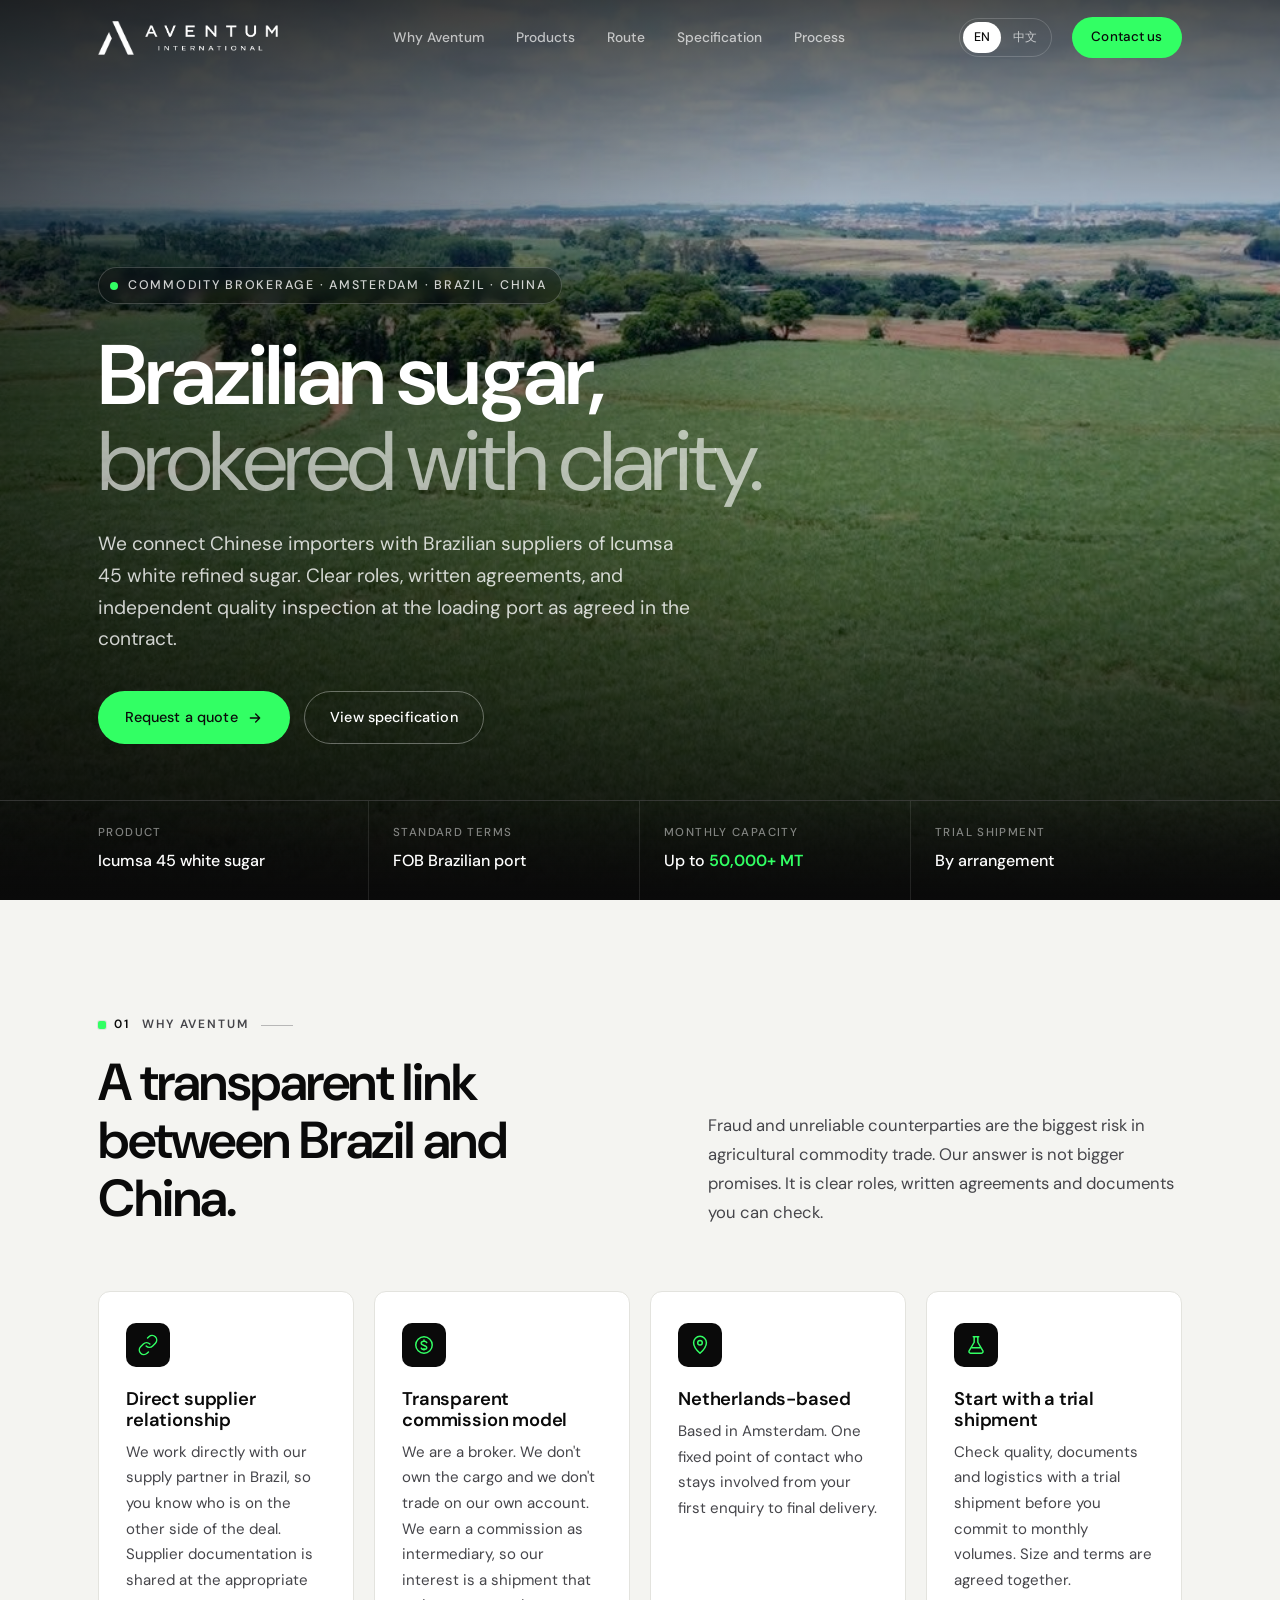
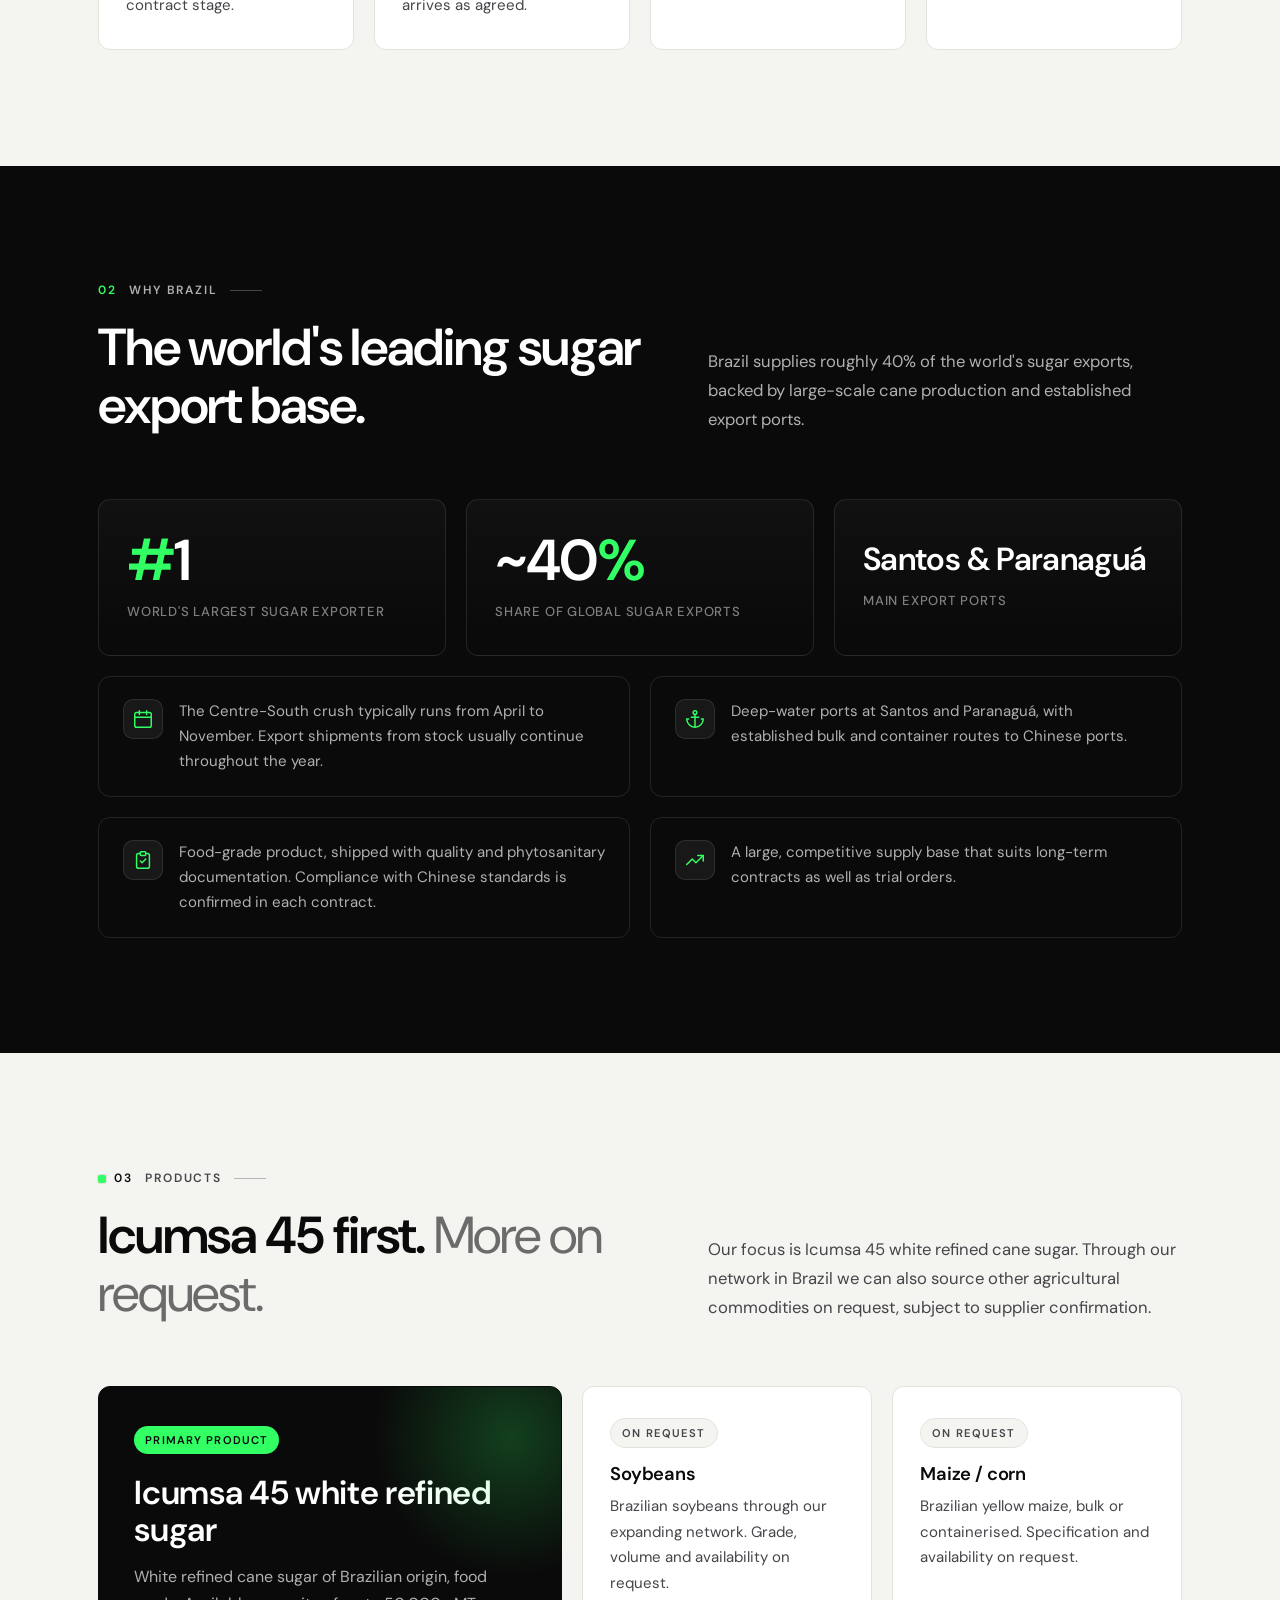
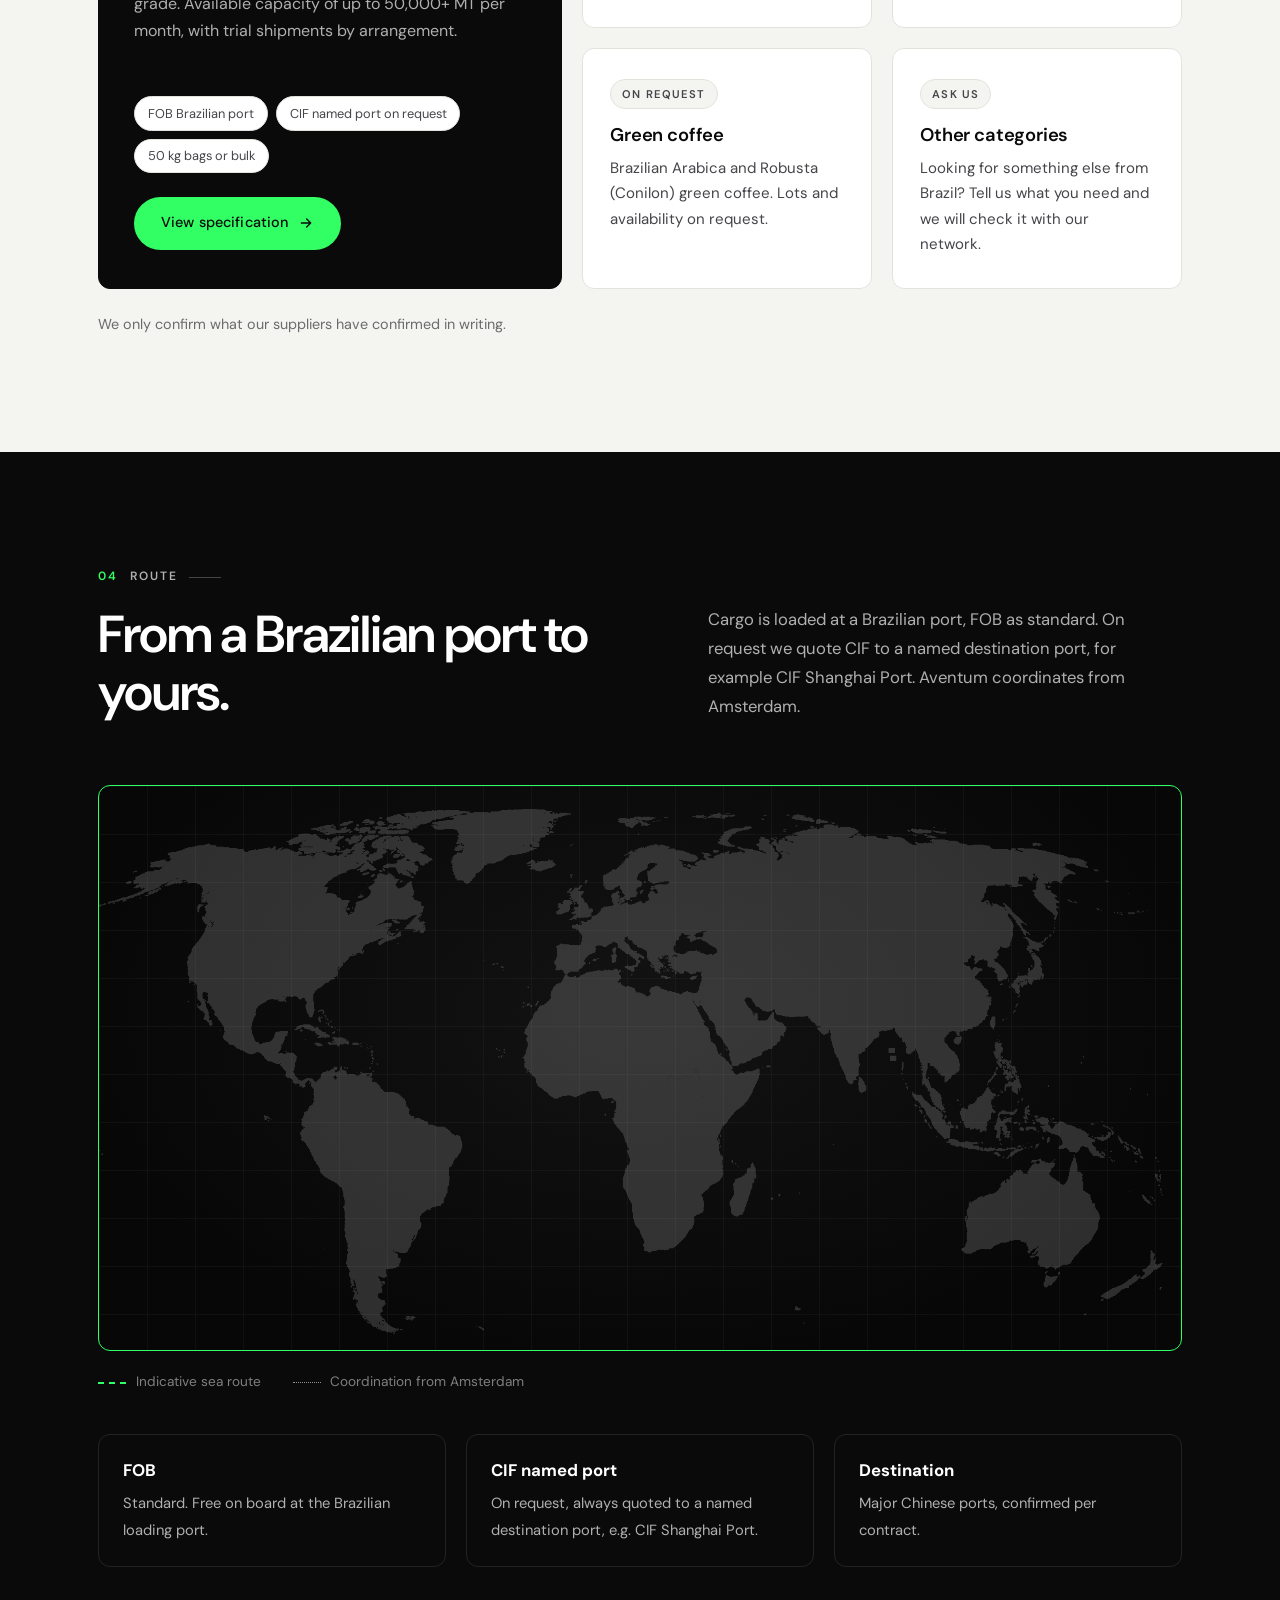
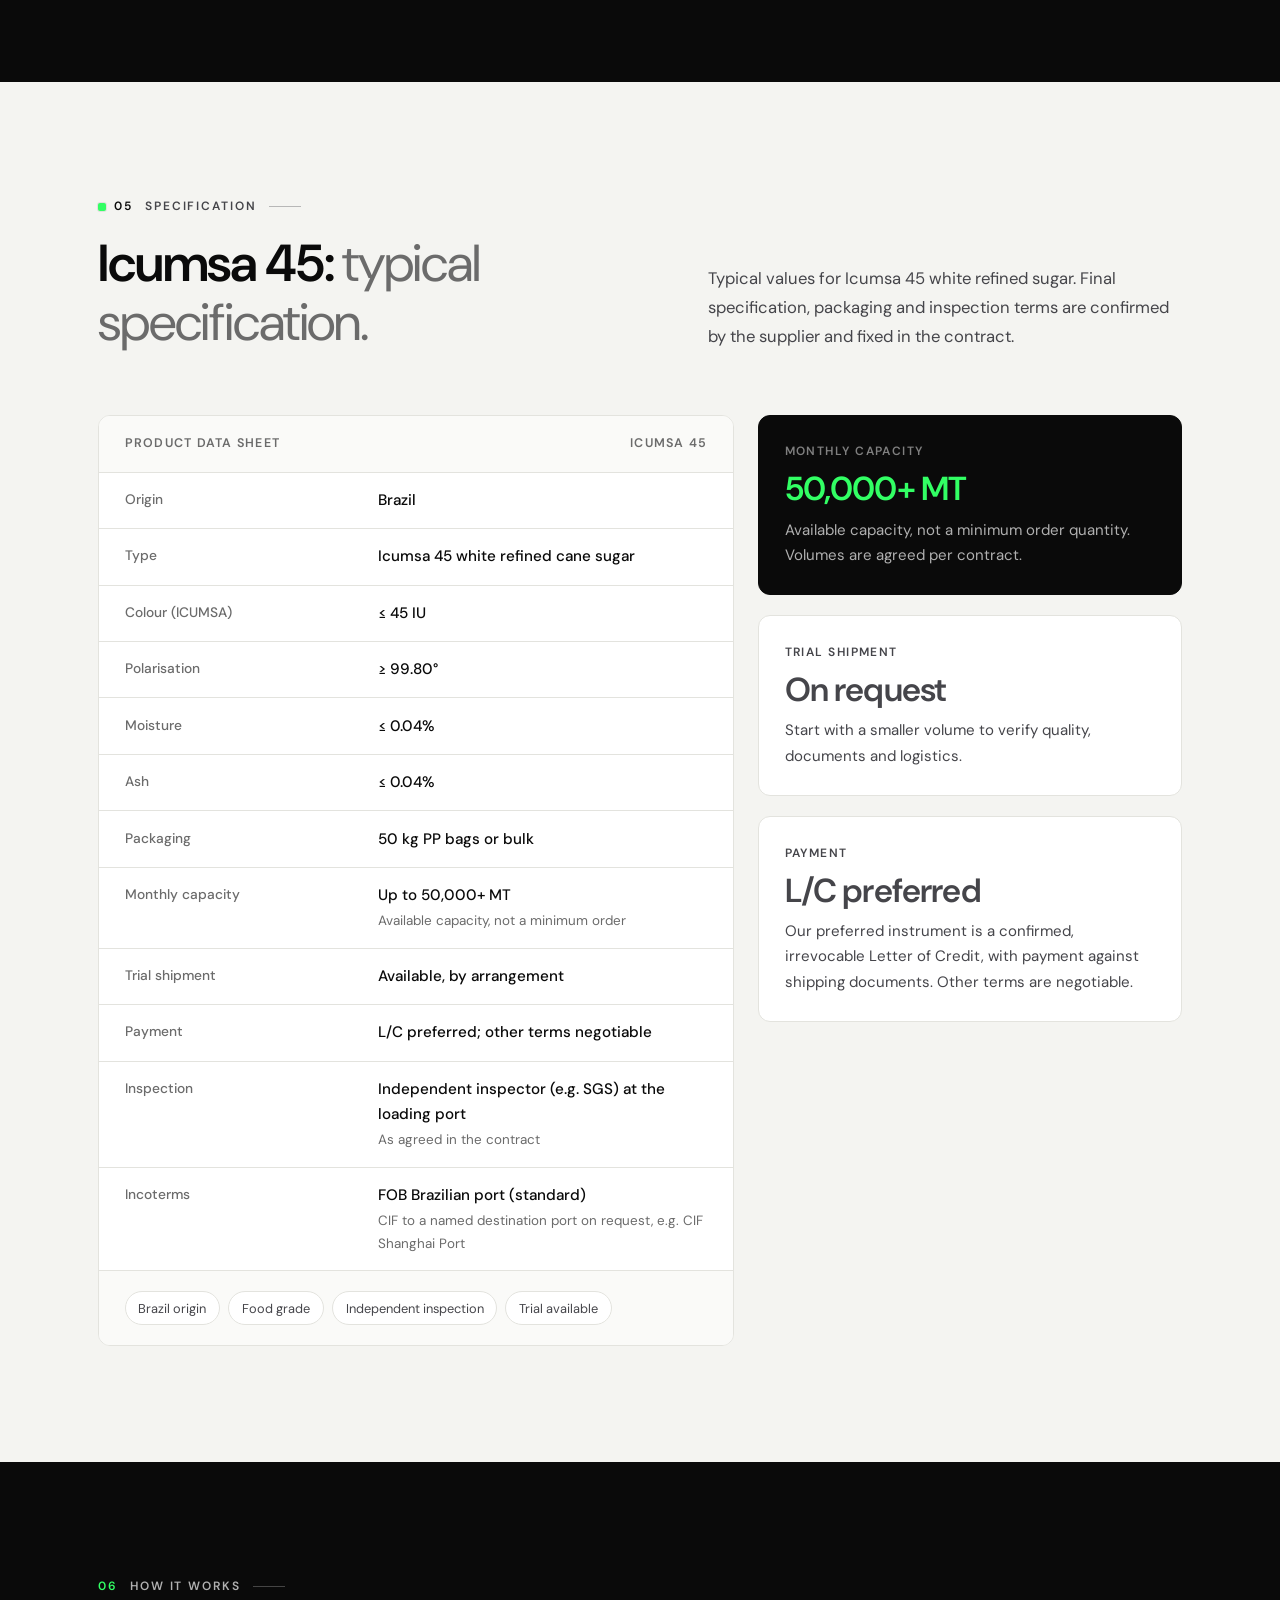
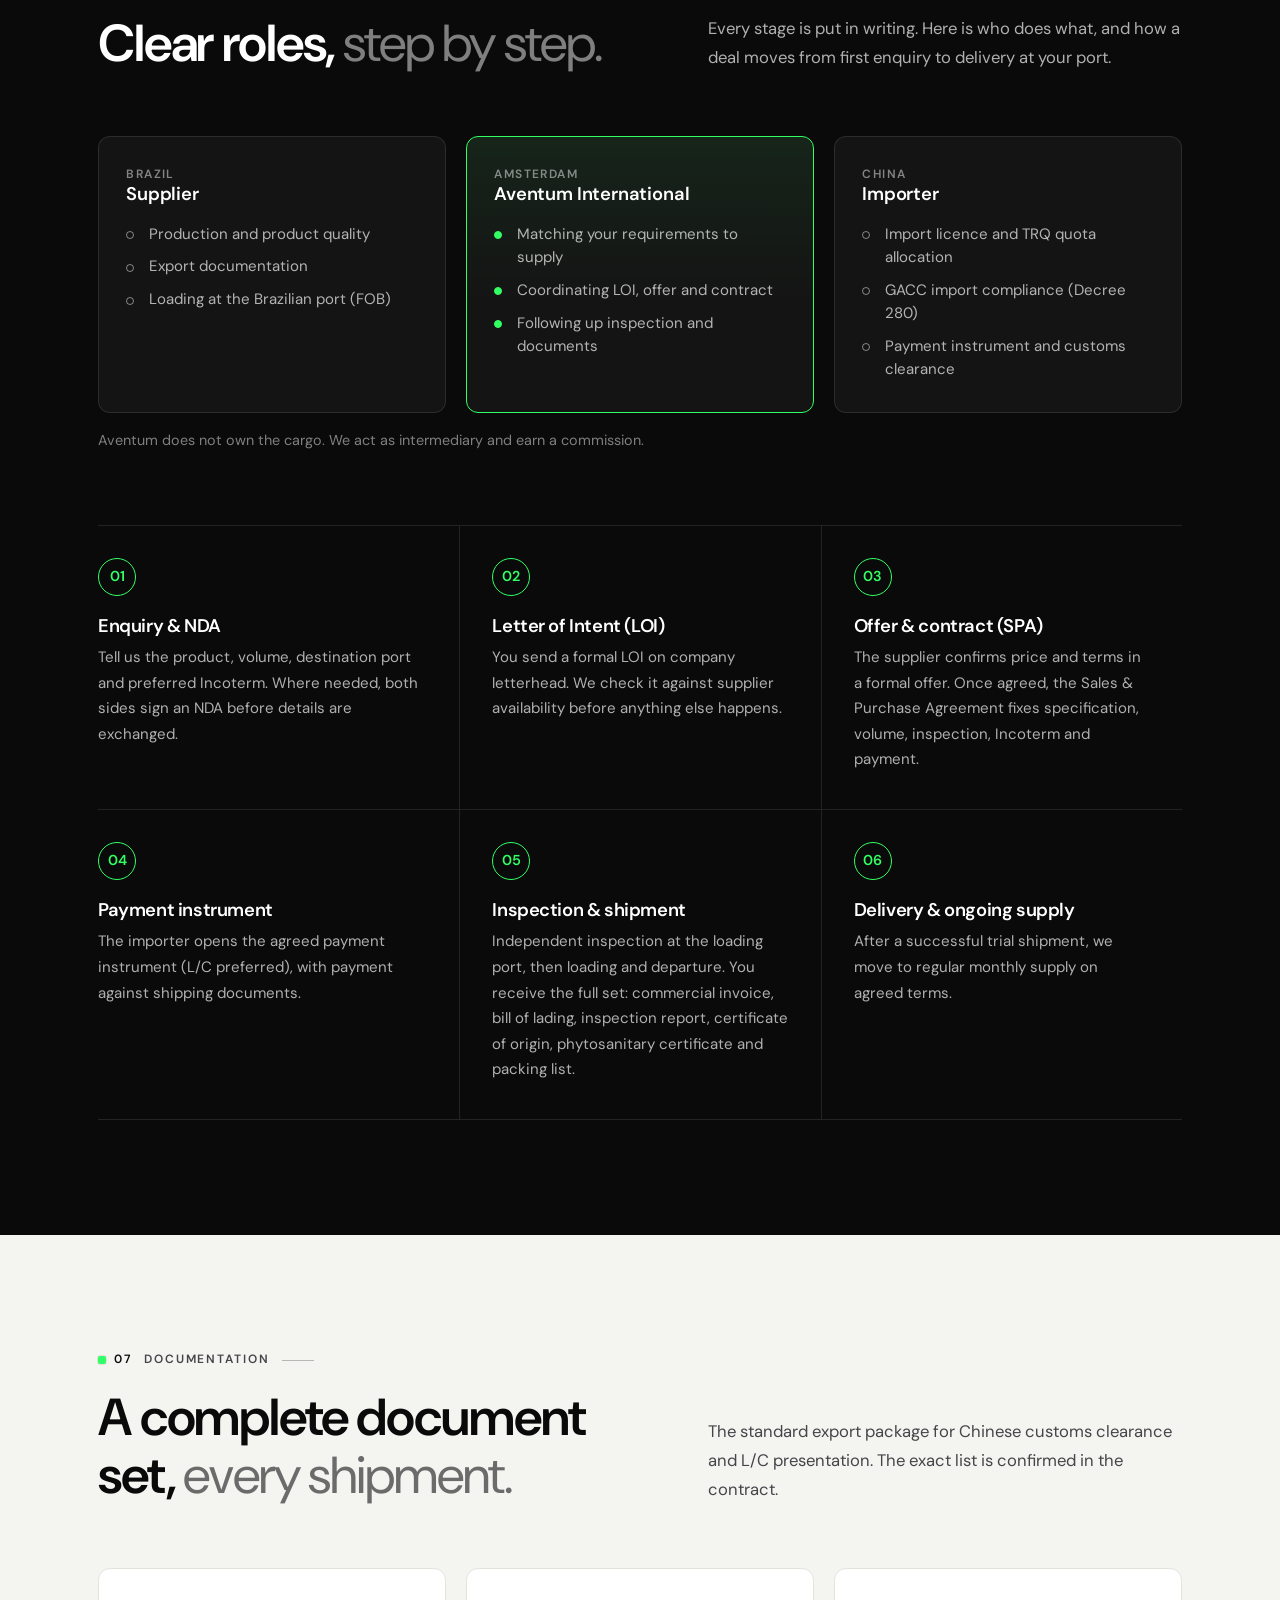
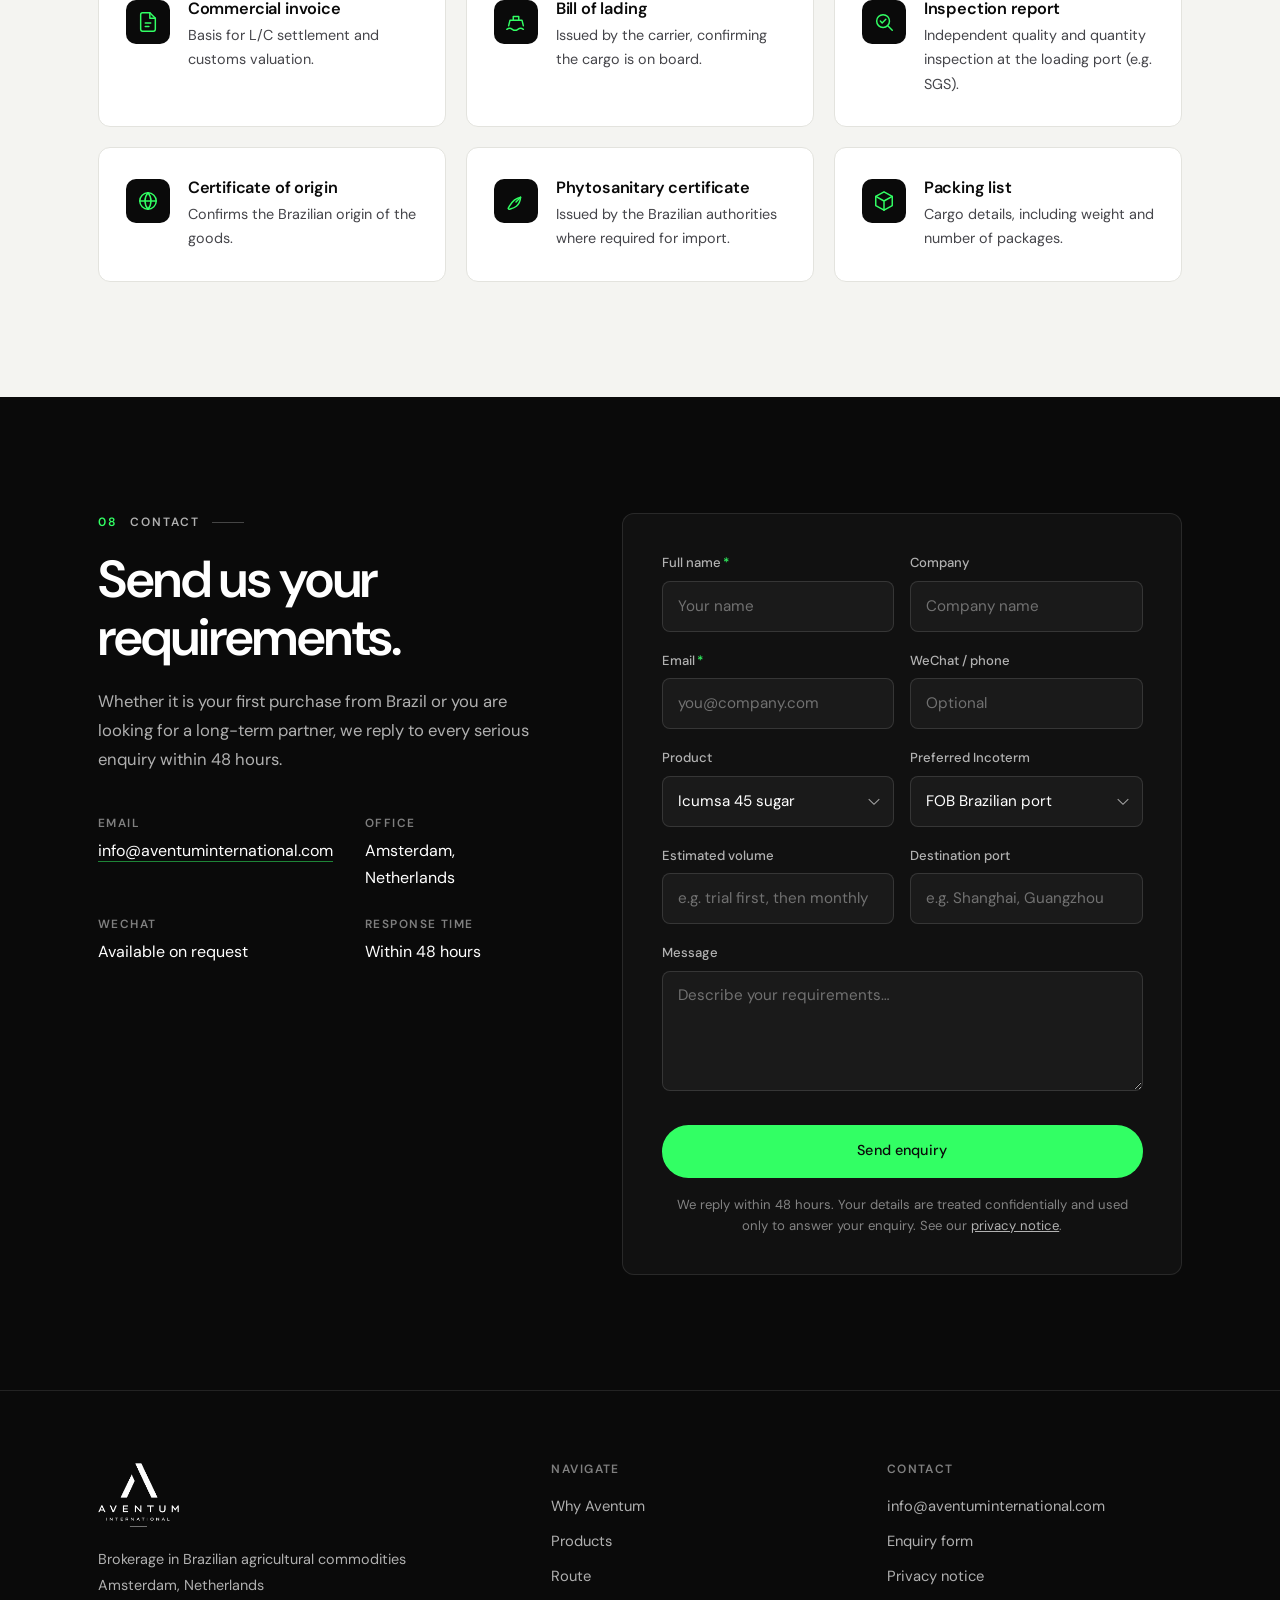
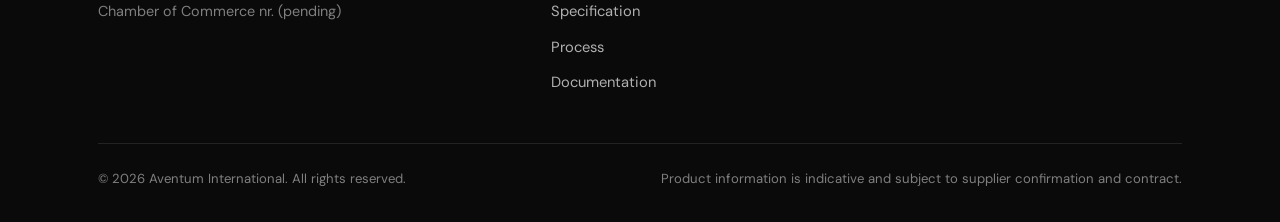
==== commit d7c3addb: "Structured data: only list confirmed contact language Co-Authored-By: Claude Opus 5.5 <noreply@anthr" ====
--- a/index.html
+++ b/index.html
@@ -57,12 +57,11 @@
     "addressCountry": "NL"
   },
   "areaServed": ["CN", "BR"],
-  "knowsLanguage": ["en", "zh-CN"],
   "contactPoint": {
     "@type": "ContactPoint",
     "contactType": "sales",
     "email": "info@aventuminternational.com",
-    "availableLanguage": ["English", "Chinese"]
+    "availableLanguage": ["English"]
   }
 }
 </script>
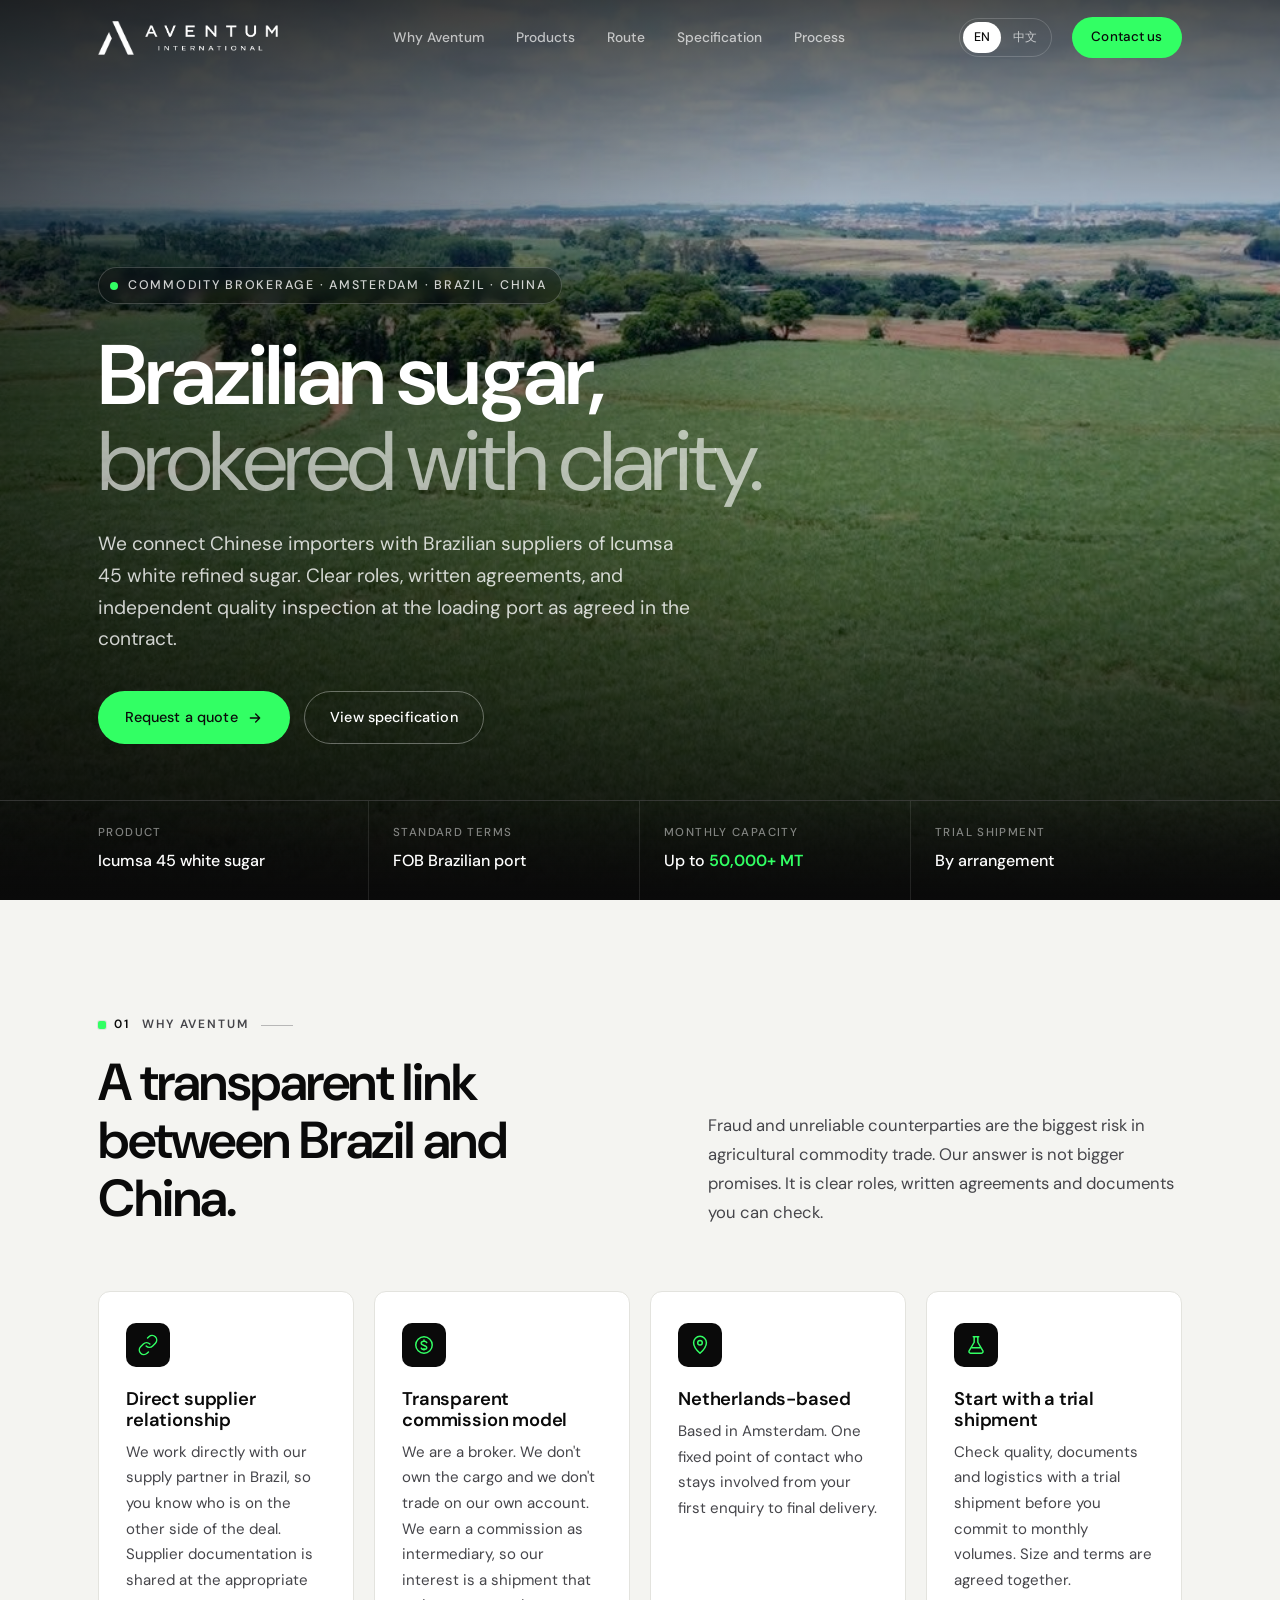
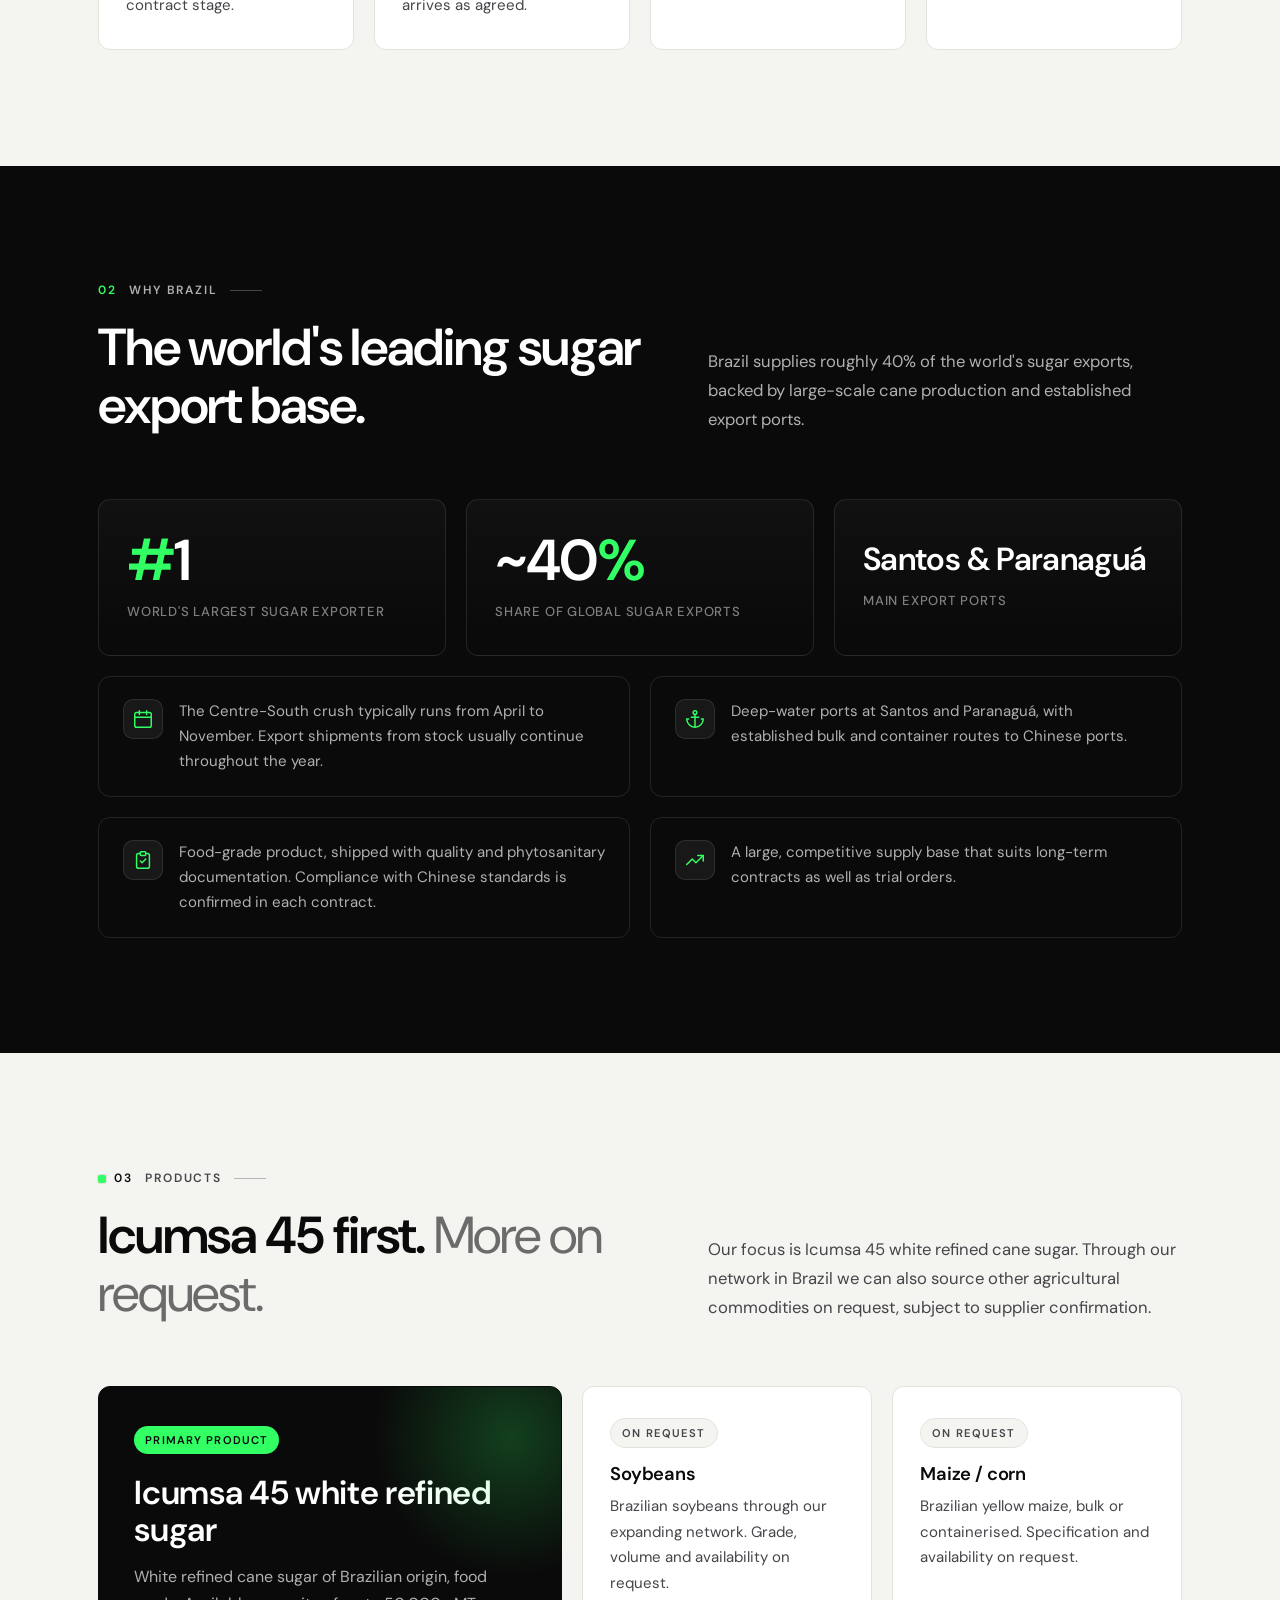
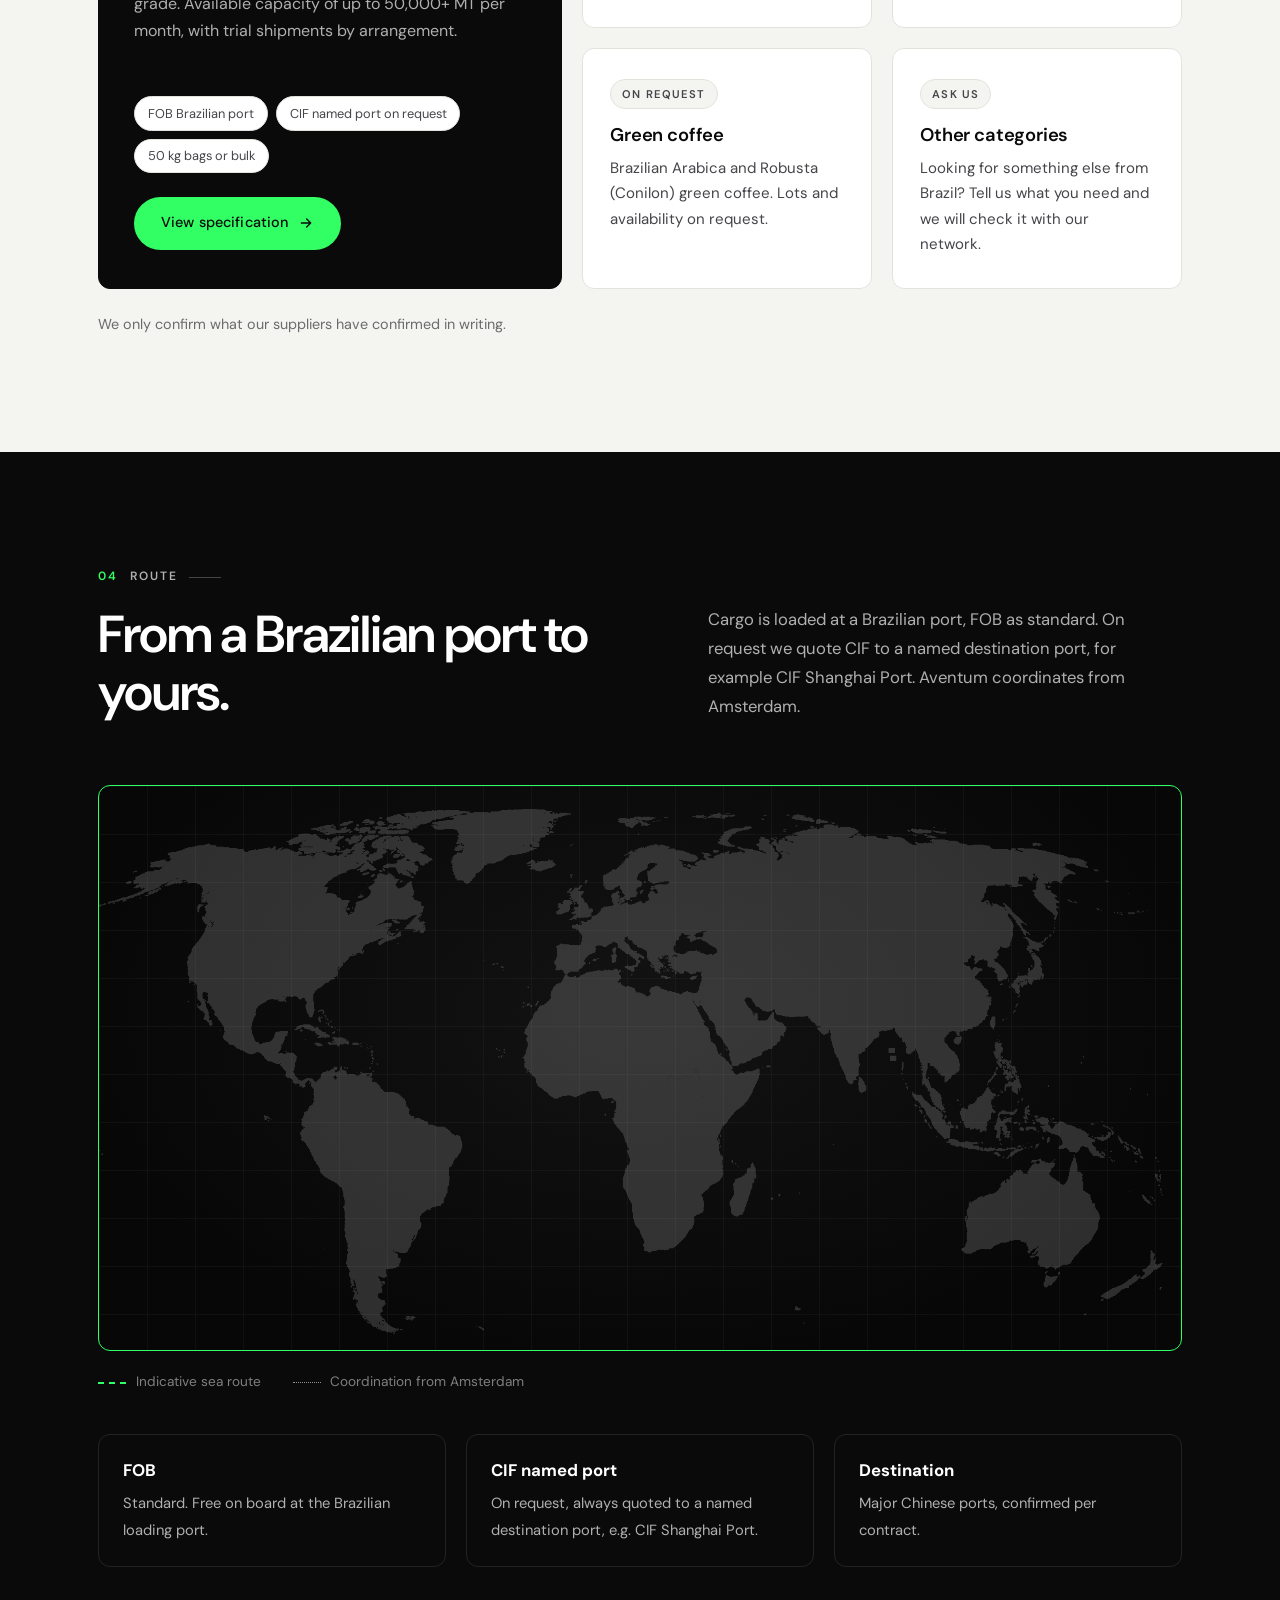
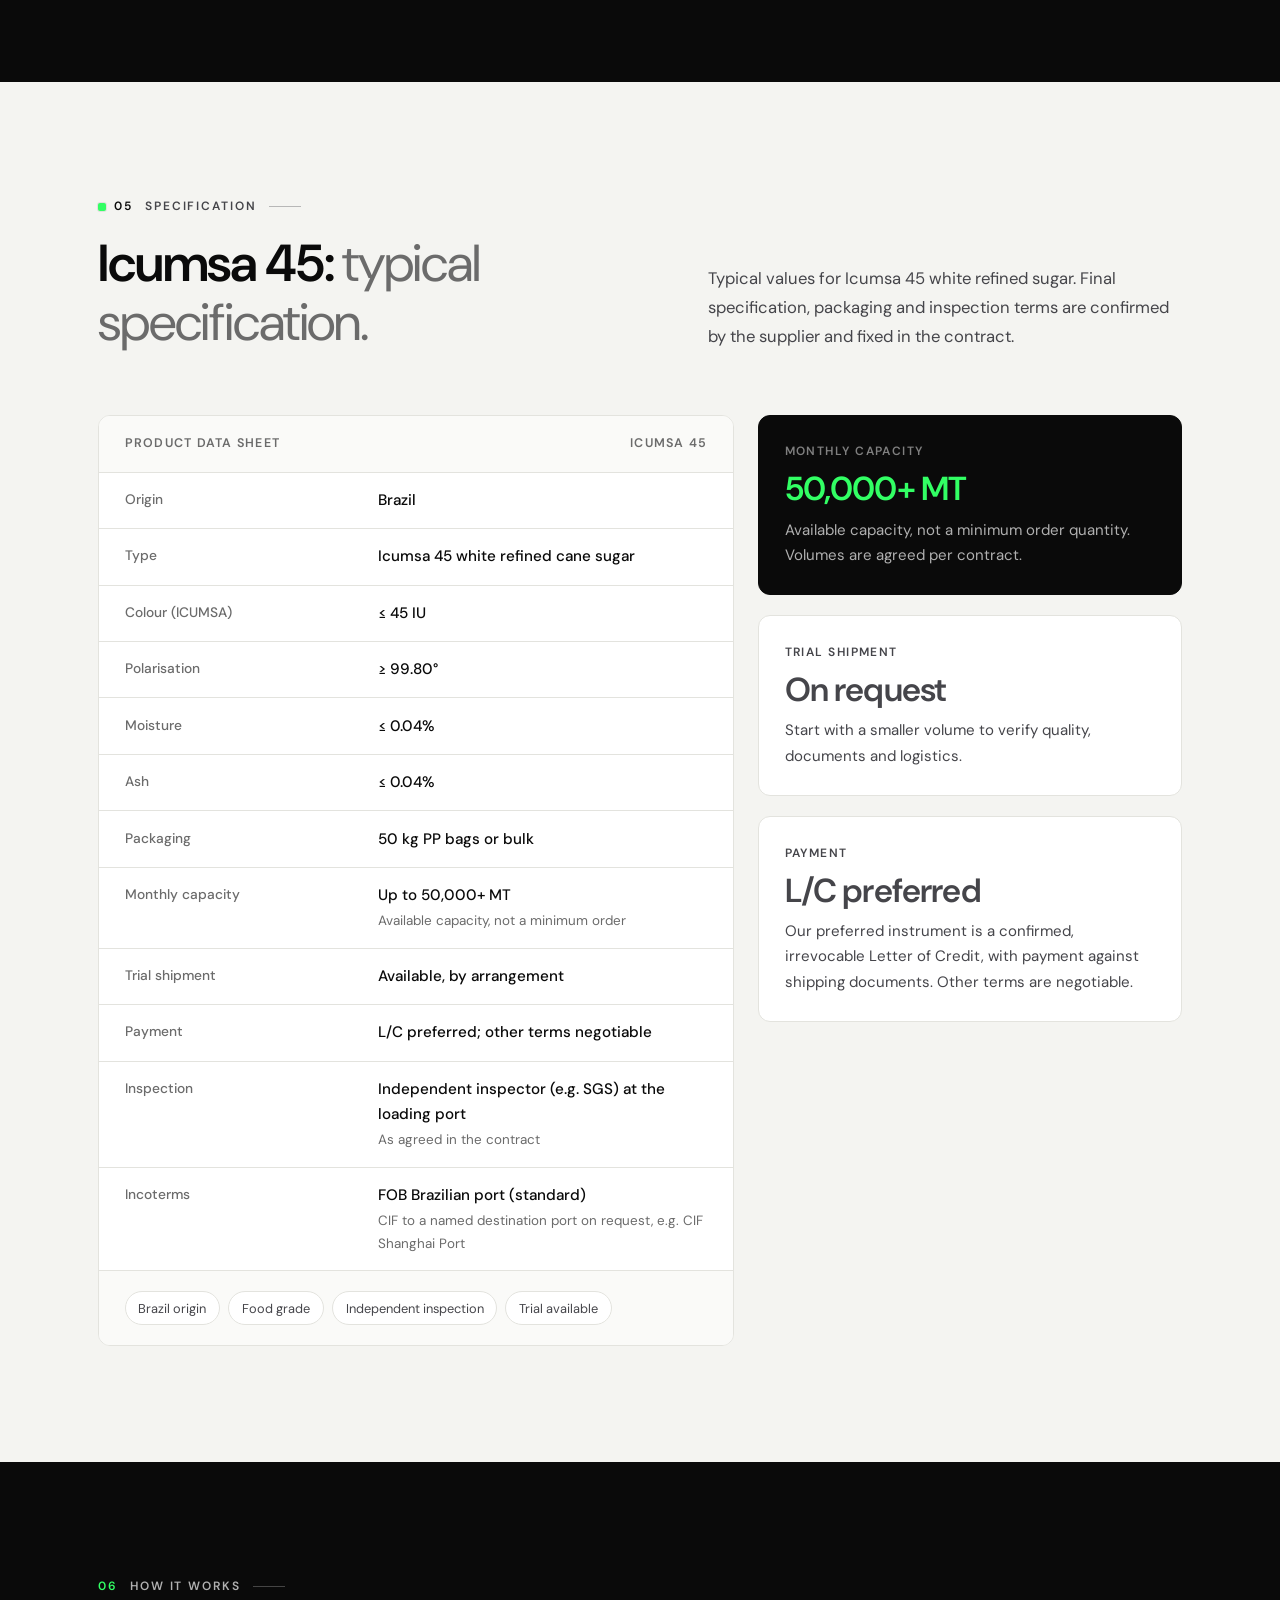
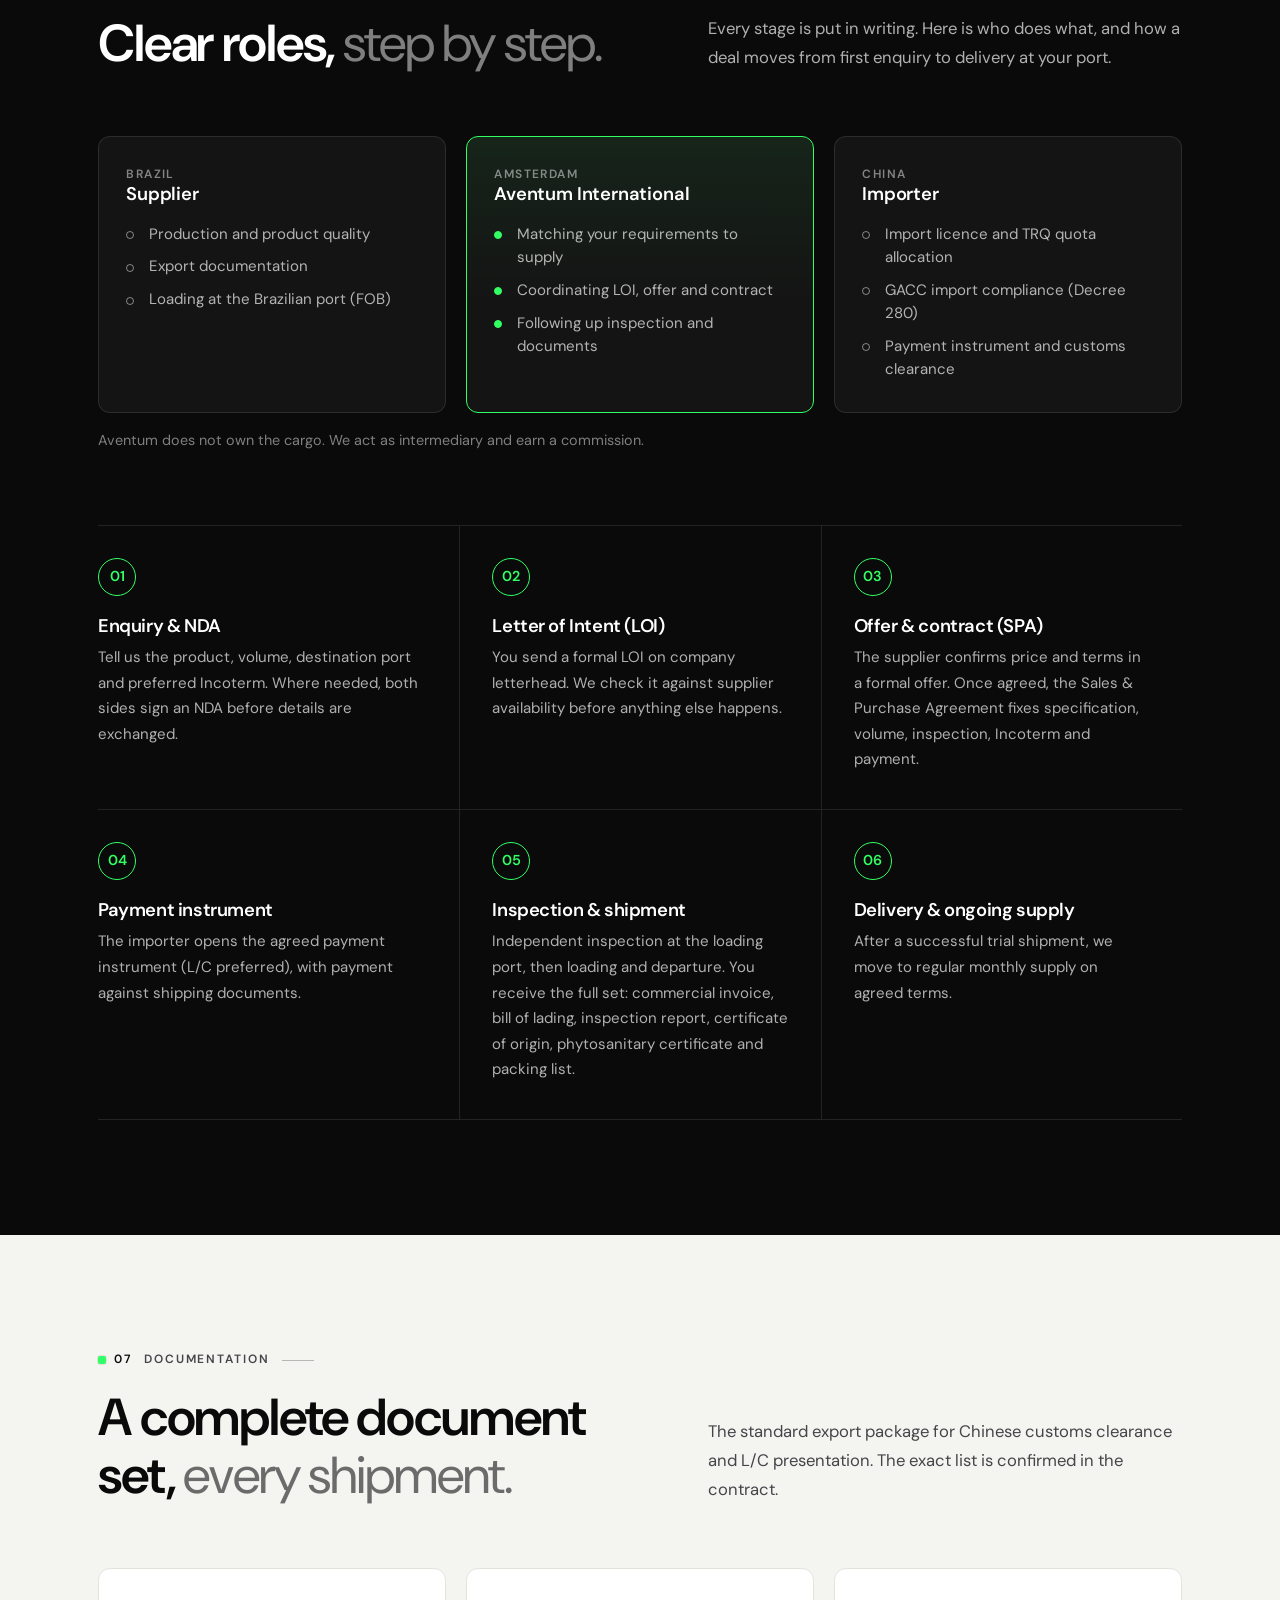
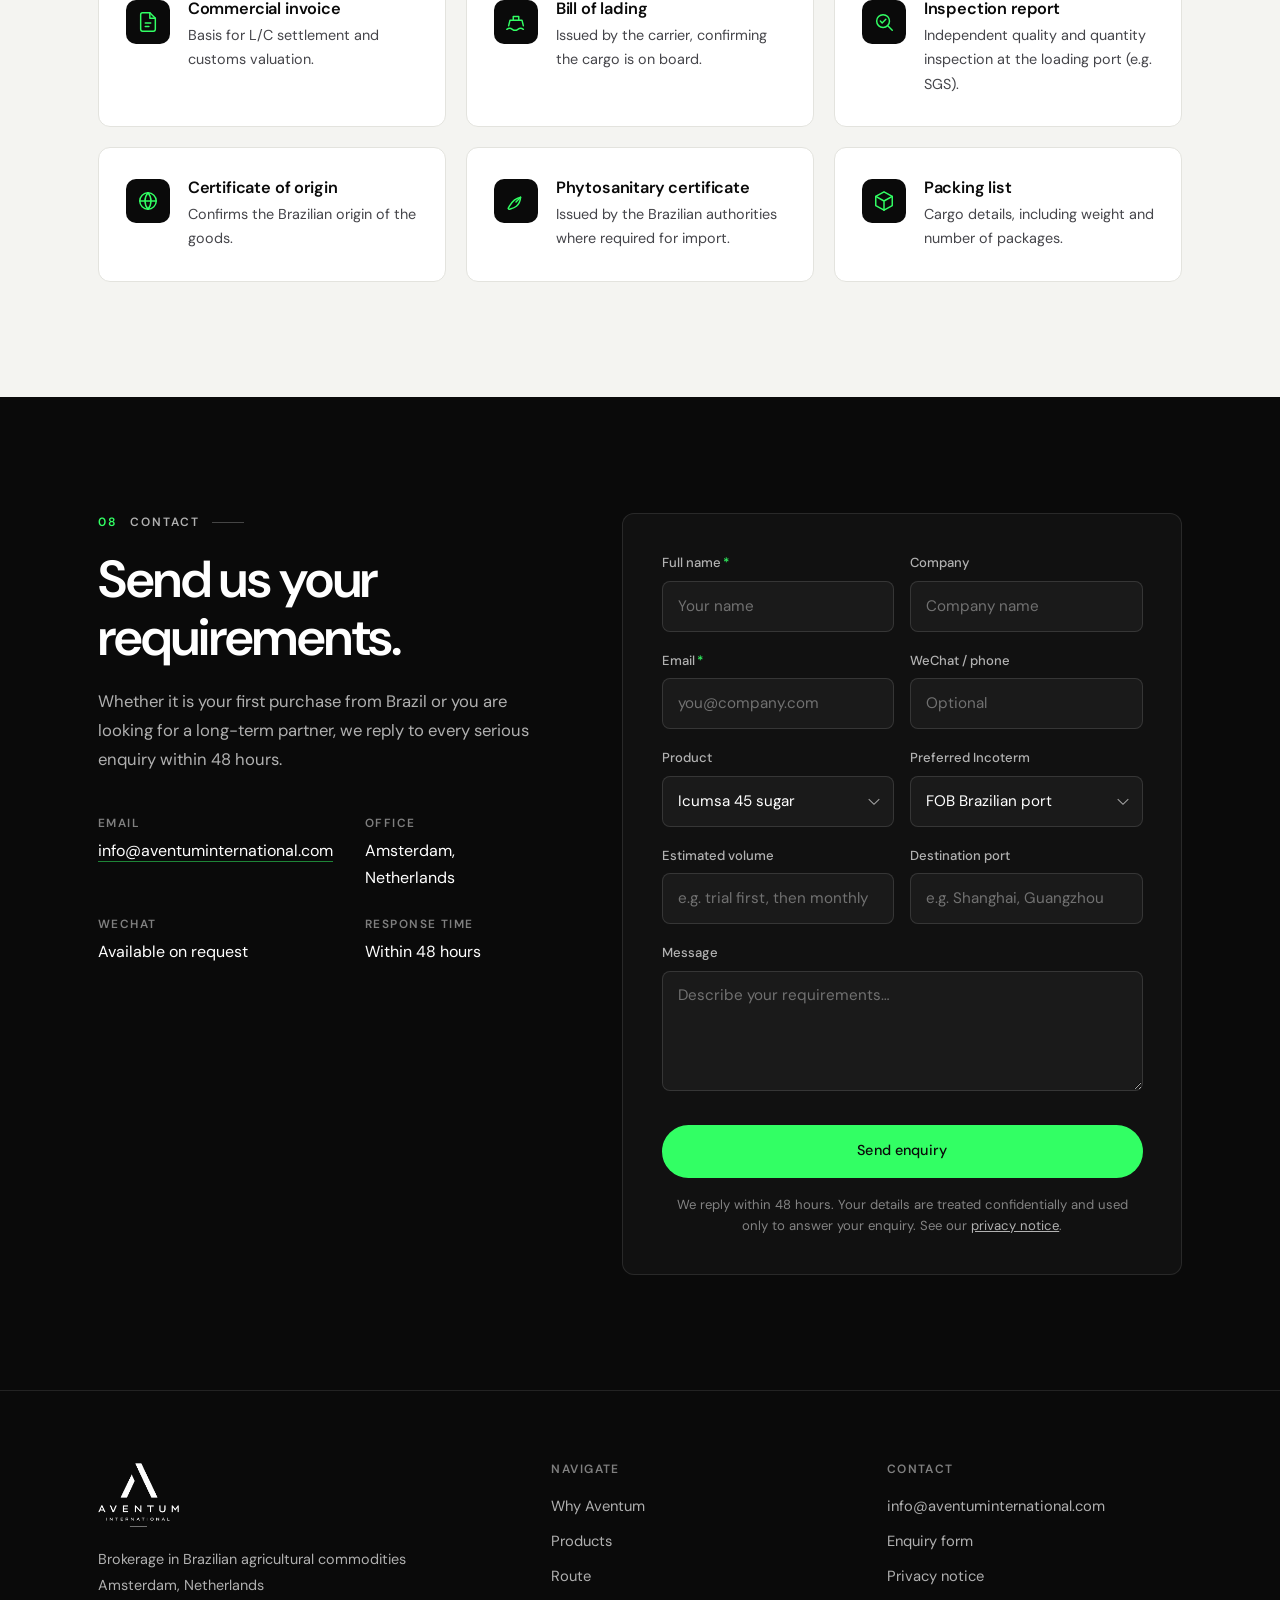
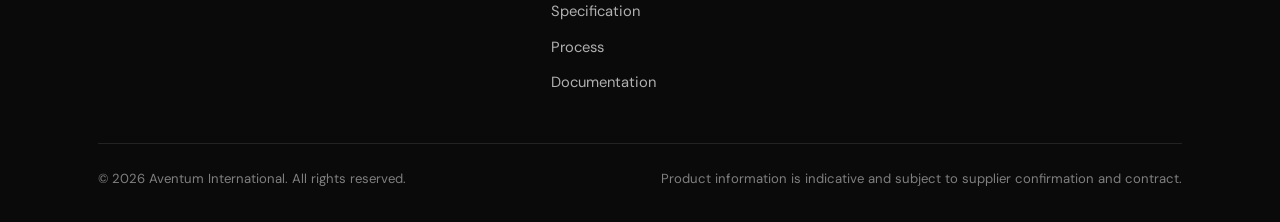
==== commit f617f7b0: "Remove pending Chamber of Commerce line from footer Co-Authored-By: Claude Opus 5.5 <noreply@anthrop" ====
--- a/index.html
+++ b/index.html
@@ -584,7 +584,6 @@
         <img src="logo.png" width="610" height="484" alt="Aventum International" loading="lazy">
         <p><span class="lang-en">Brokerage in Brazilian agricultural commodities</span><span class="lang-cn">巴西农产品大宗商品经纪</span><br>
         <span class="lang-en">Amsterdam, Netherlands</span><span class="lang-cn">荷兰阿姆斯特丹</span></p>
-        <p class="footer-muted"><span class="lang-en">Chamber of Commerce nr. (pending)</span><span class="lang-cn">荷兰商会注册号：（待定）</span></p>
       </div>
       <div class="footer-col">
         <h2><span class="lang-en">Navigate</span><span class="lang-cn">导航</span></h2>
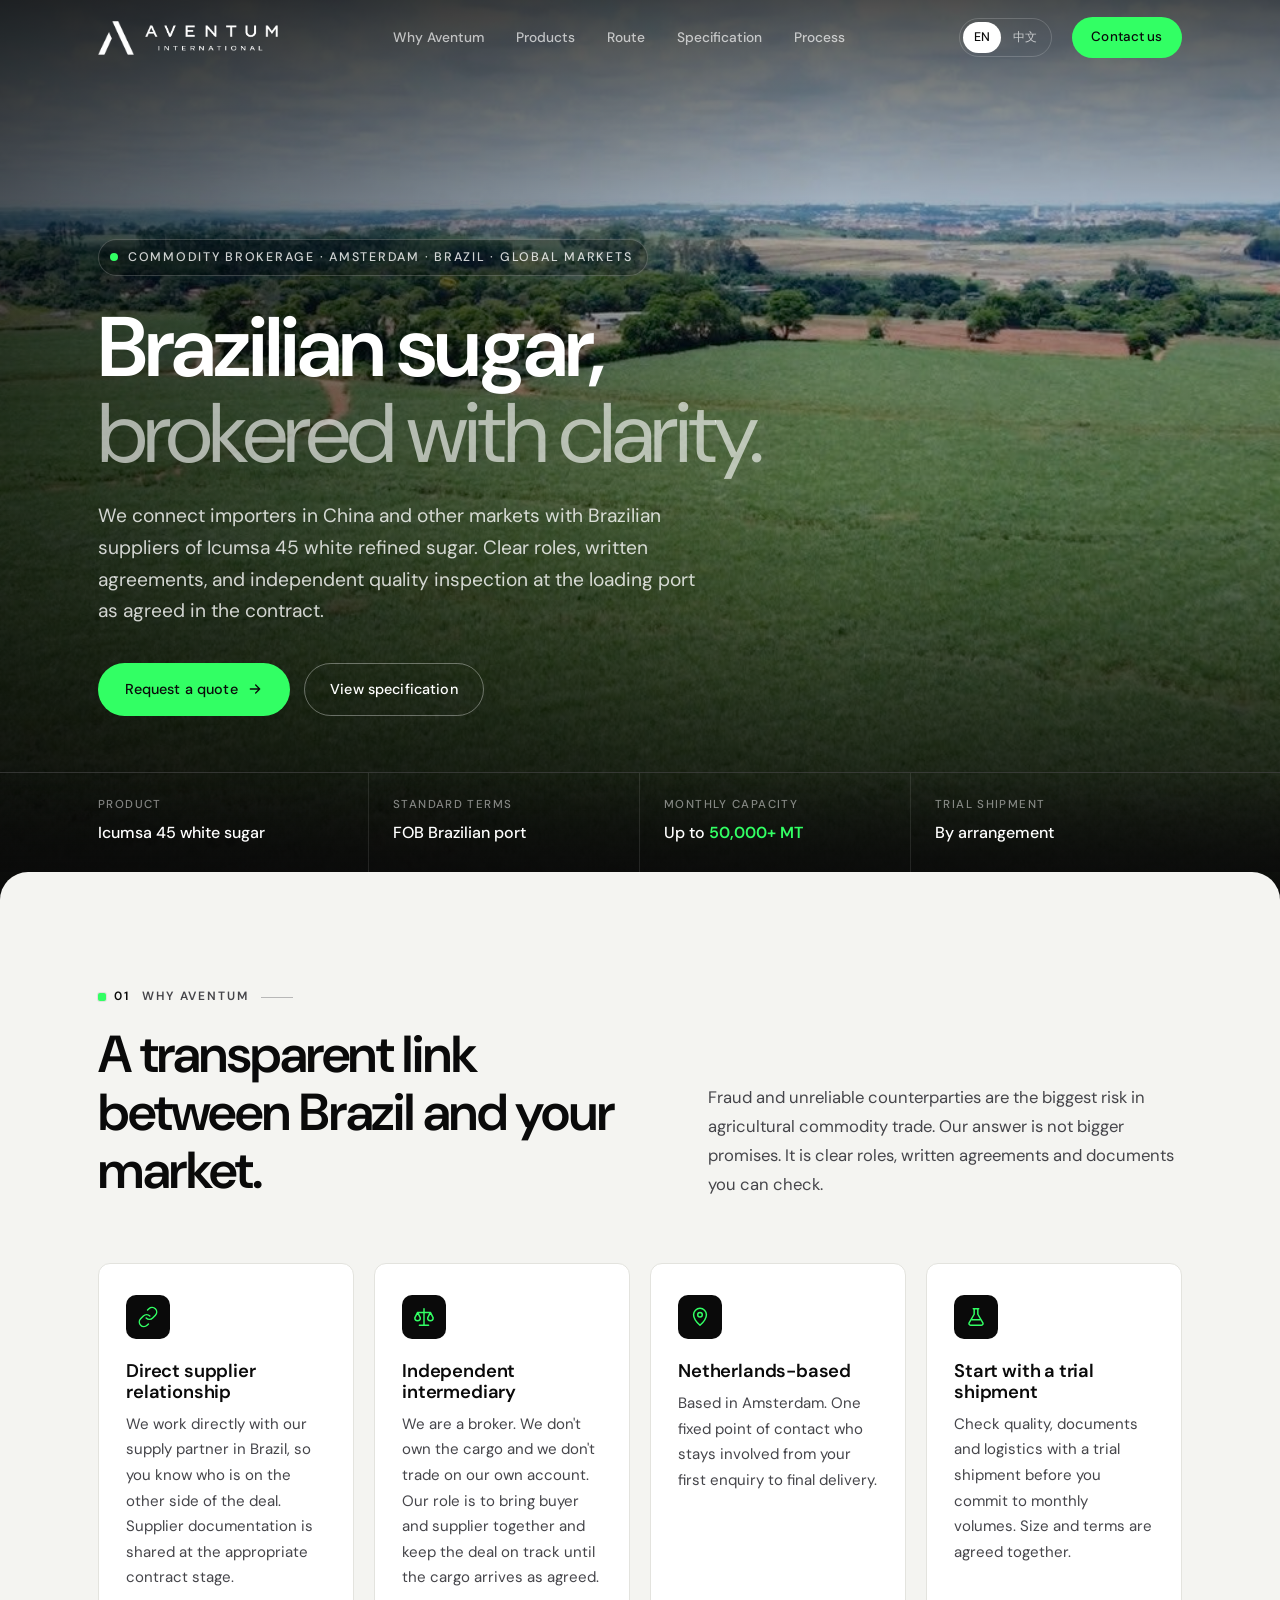
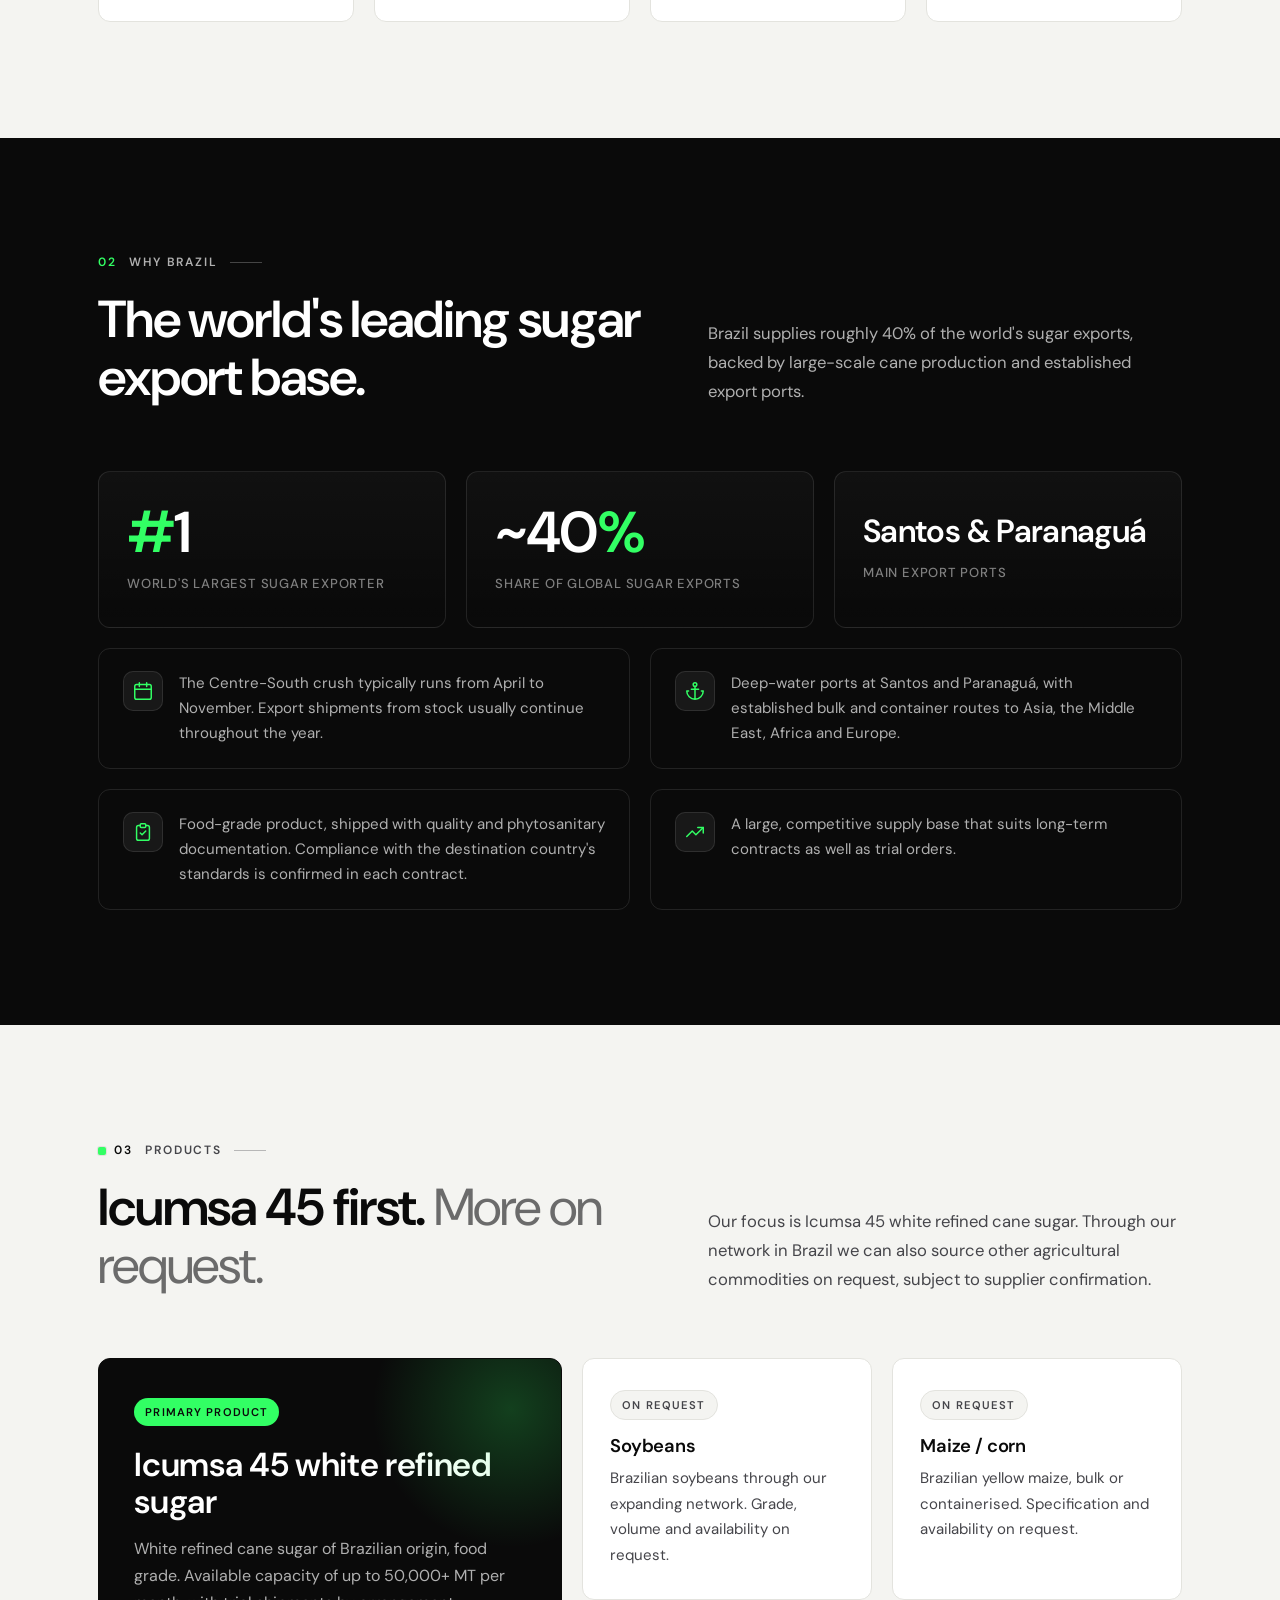
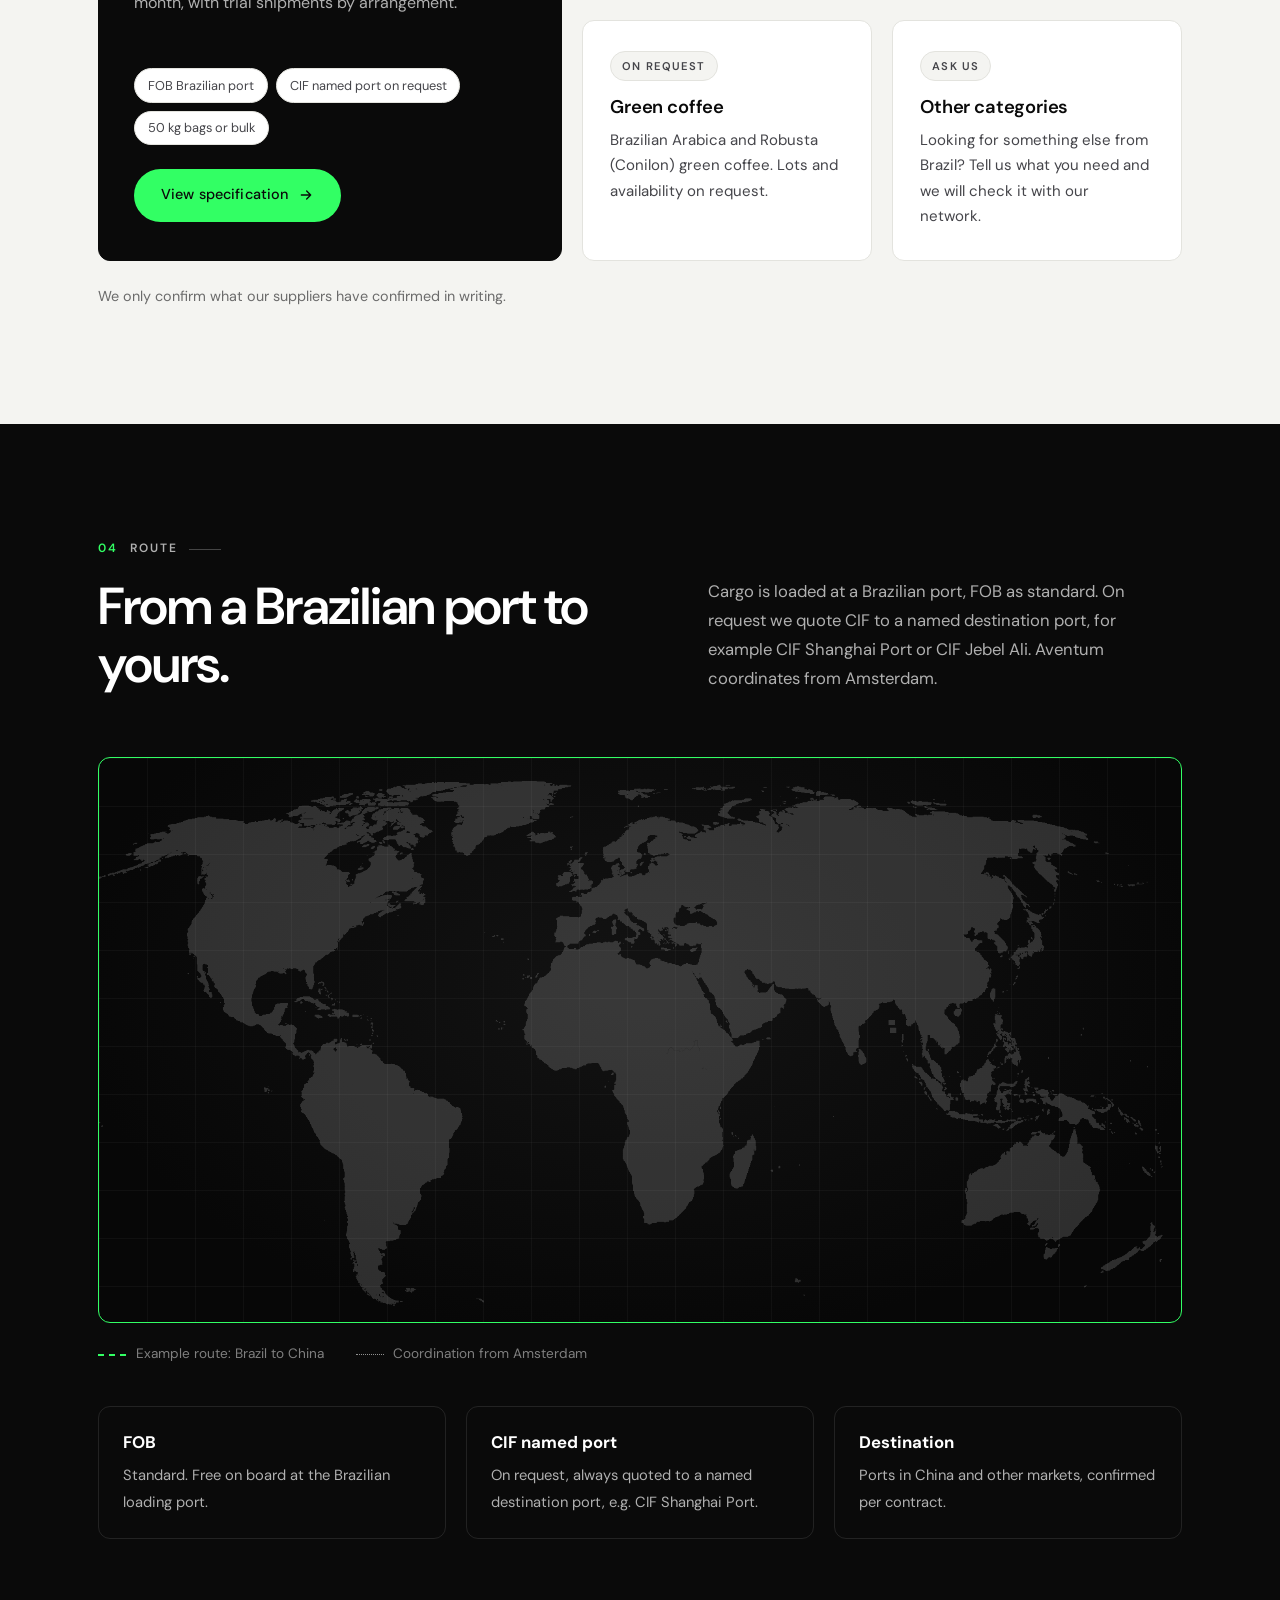
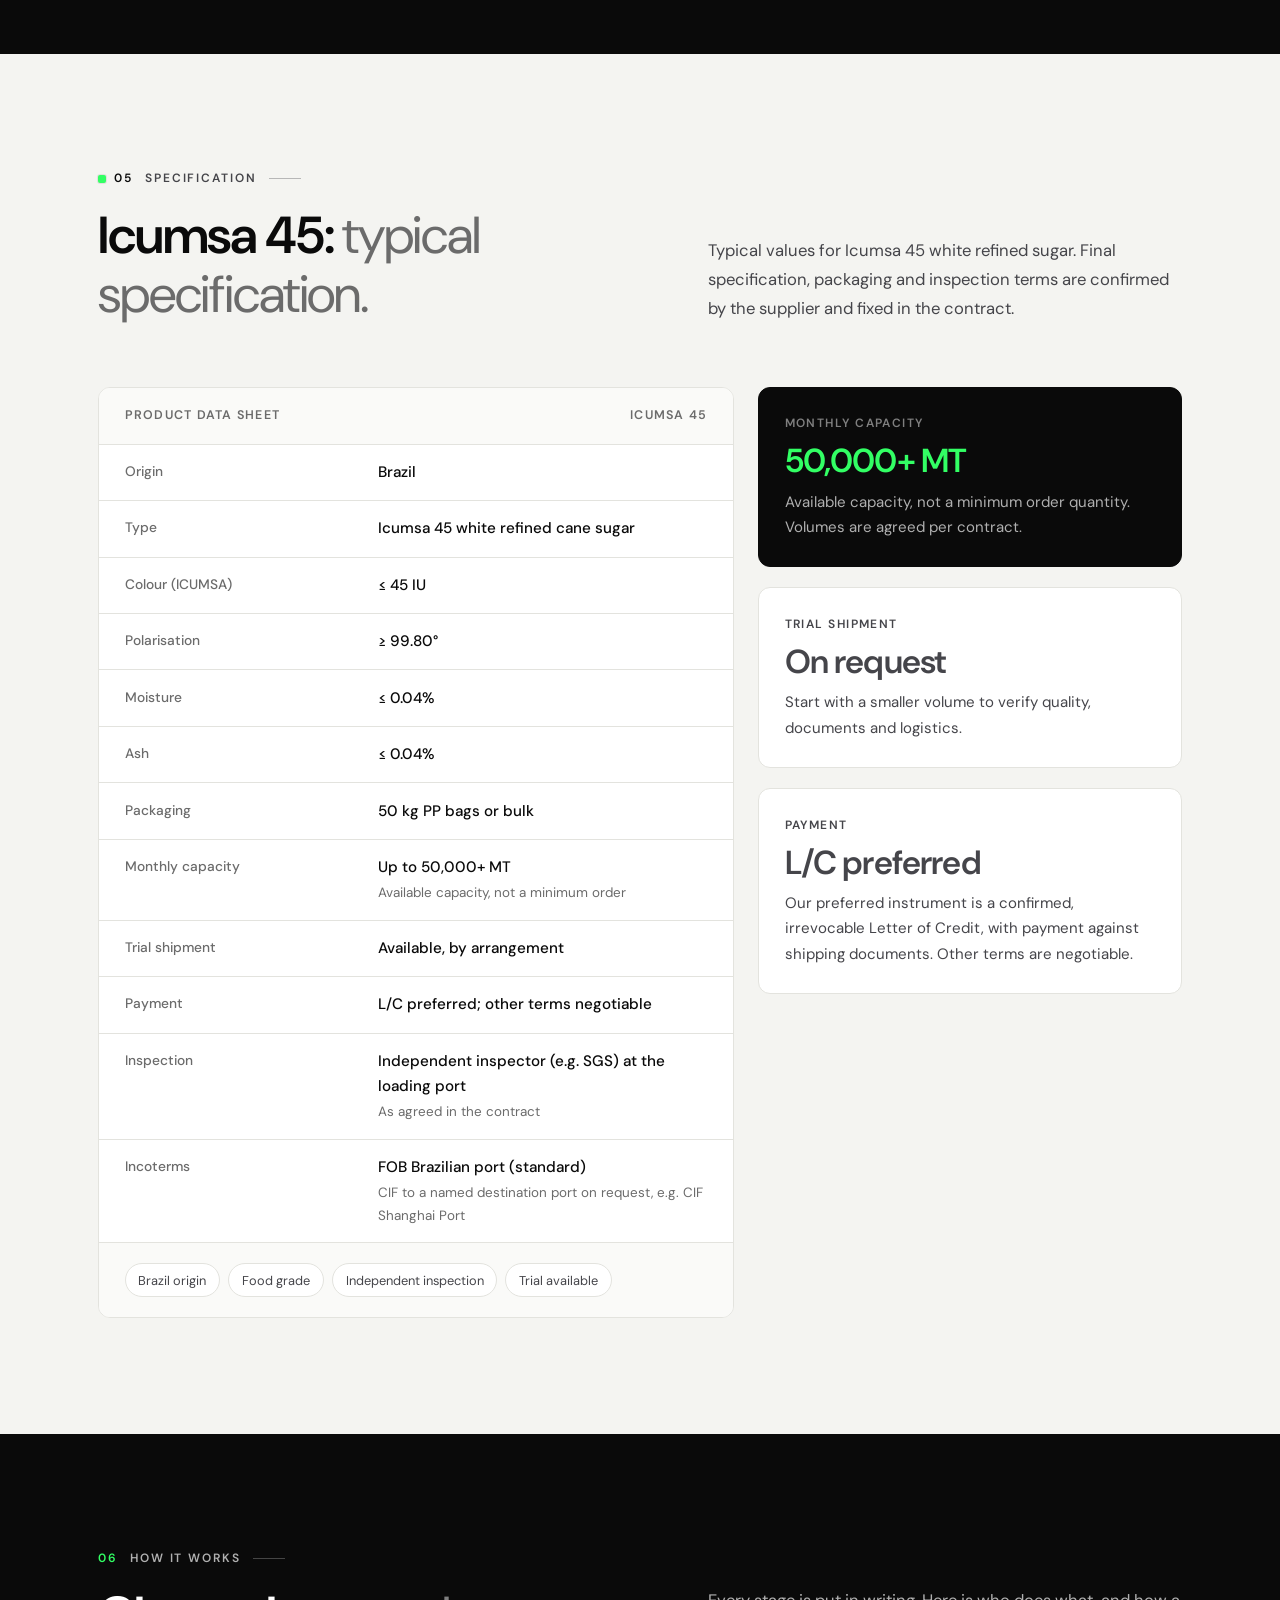
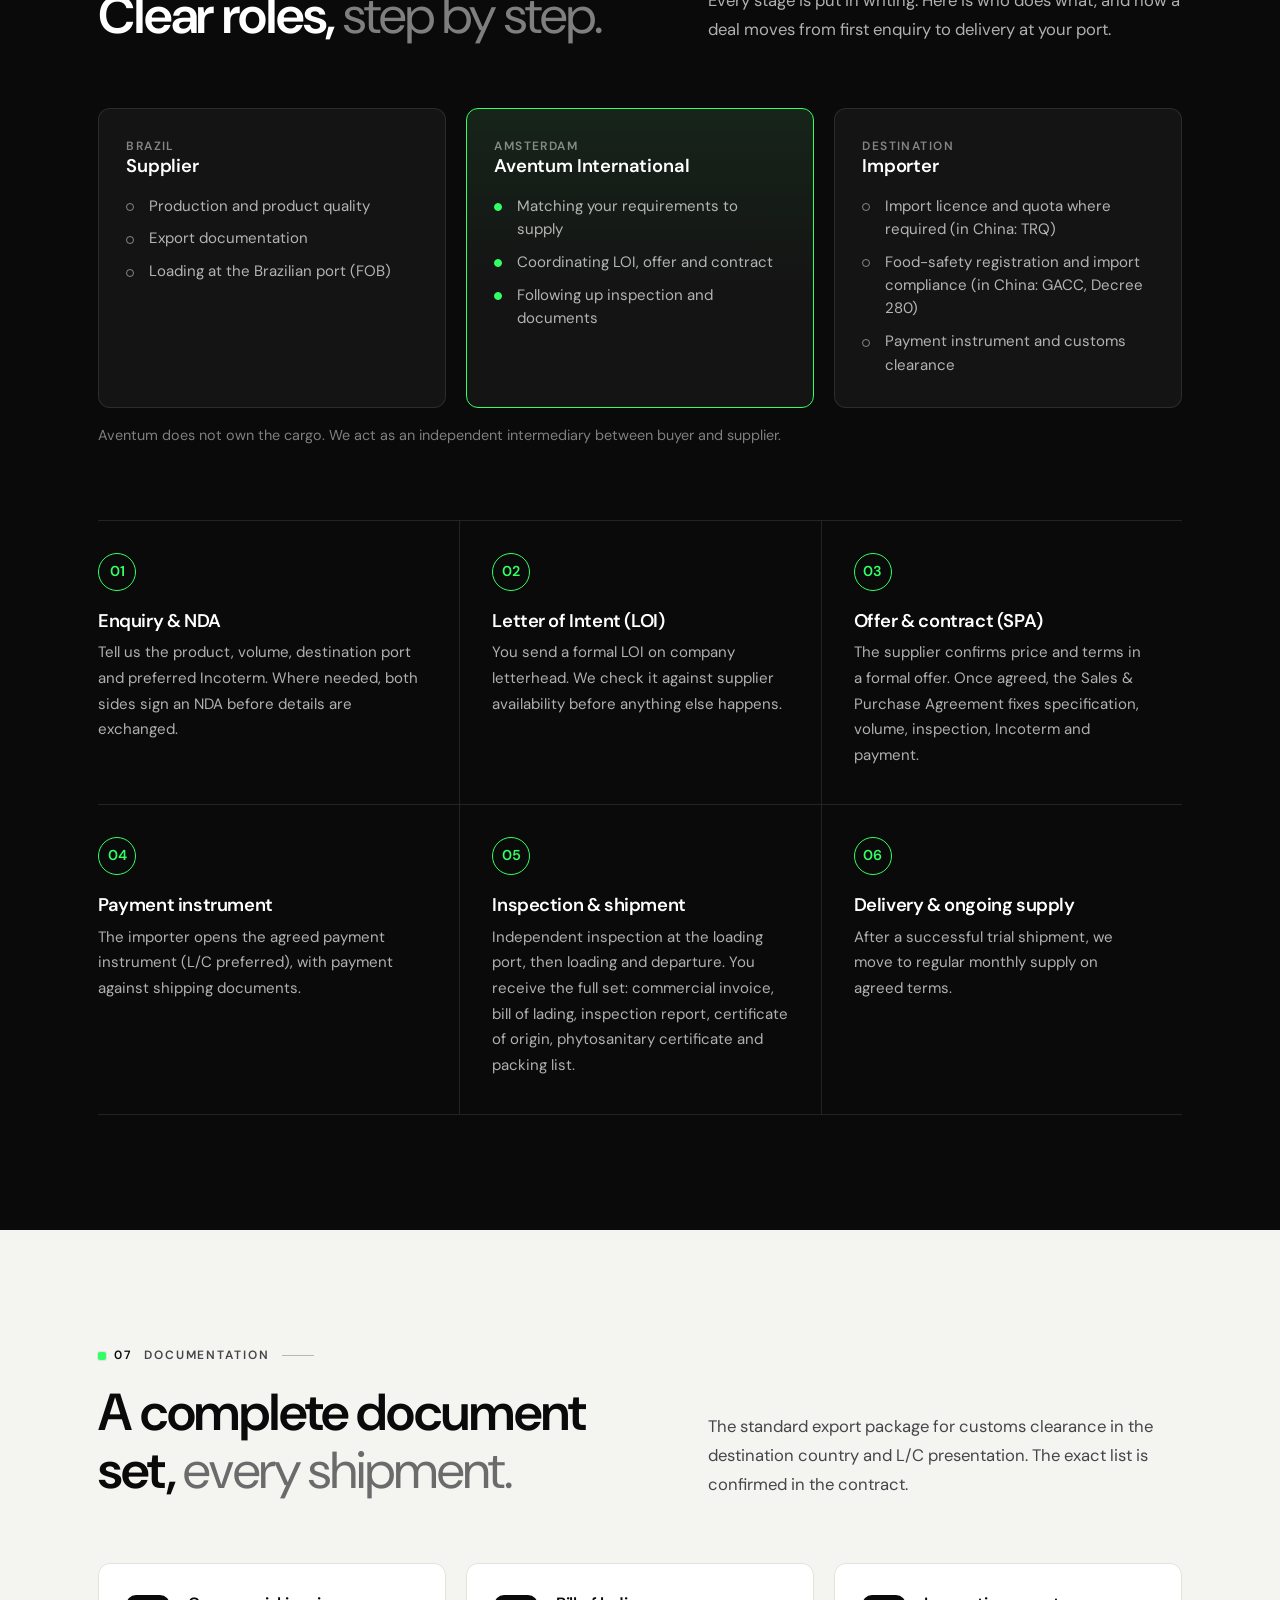
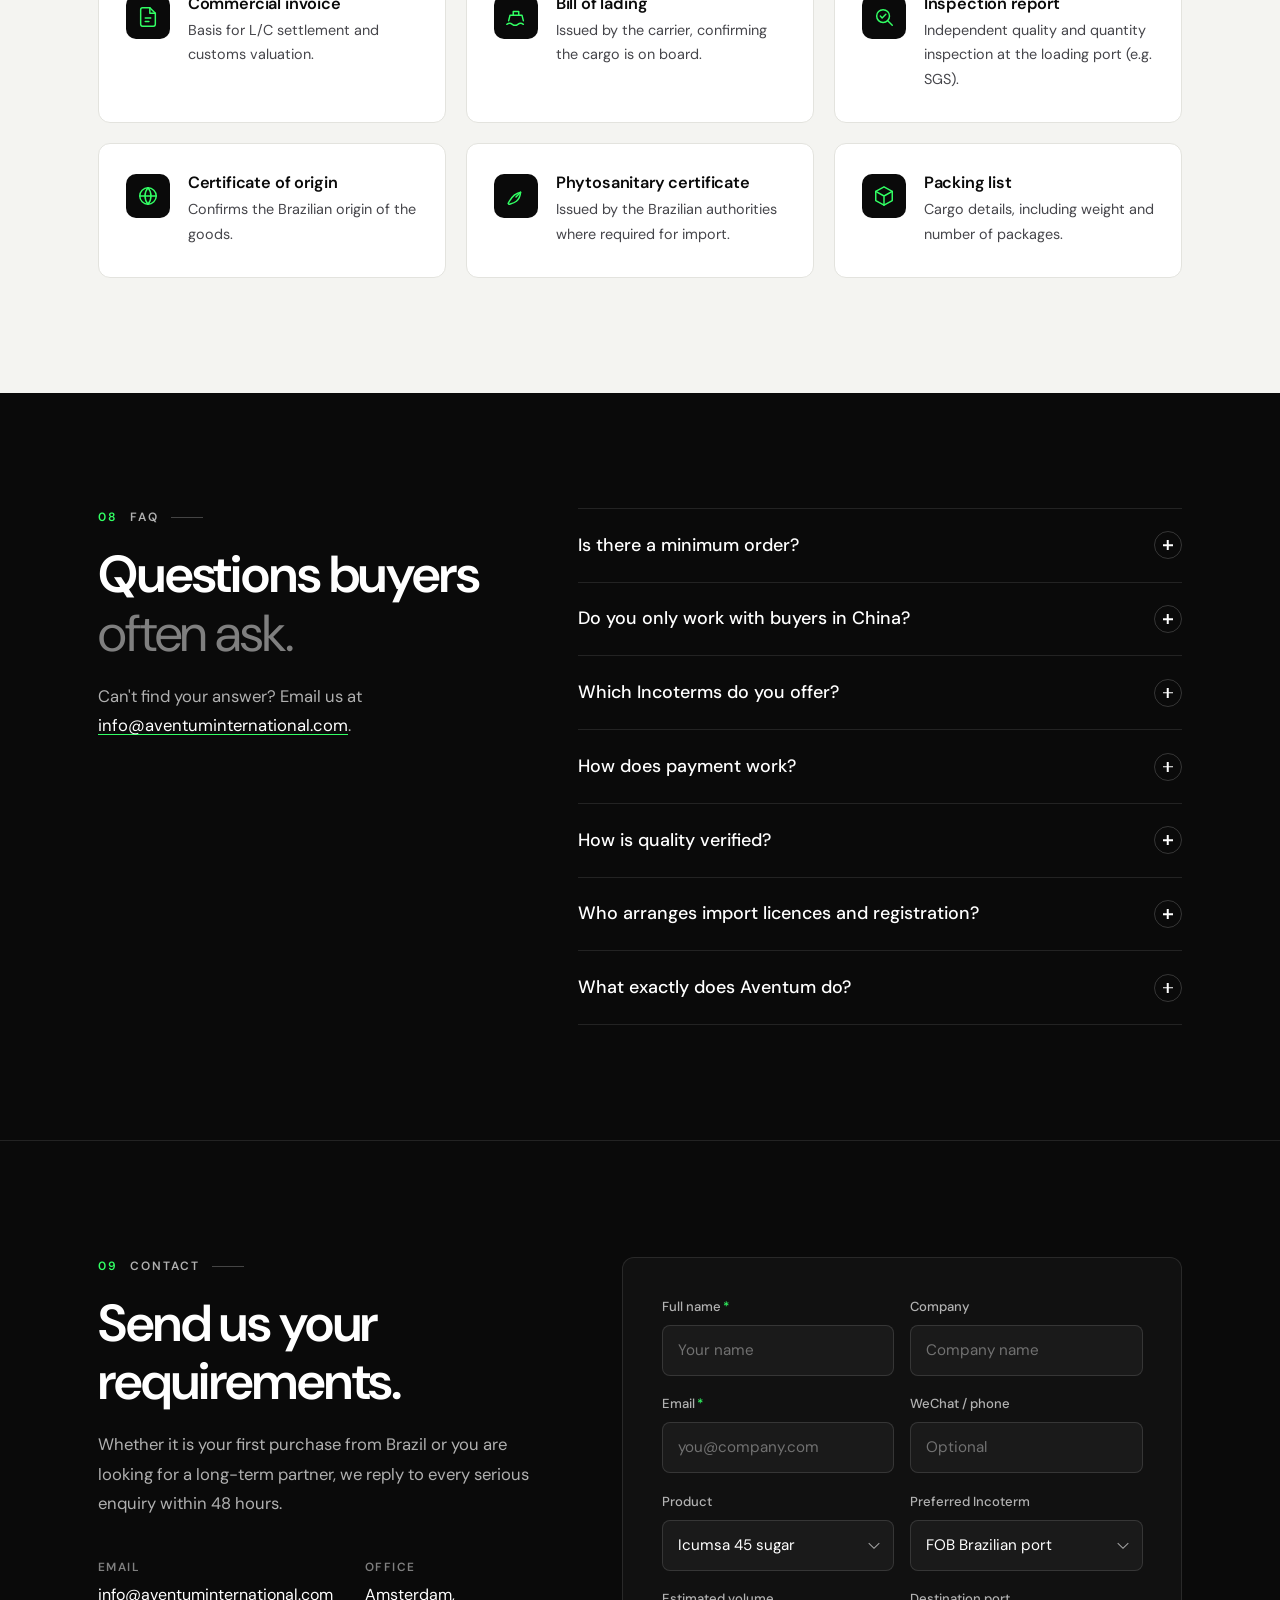
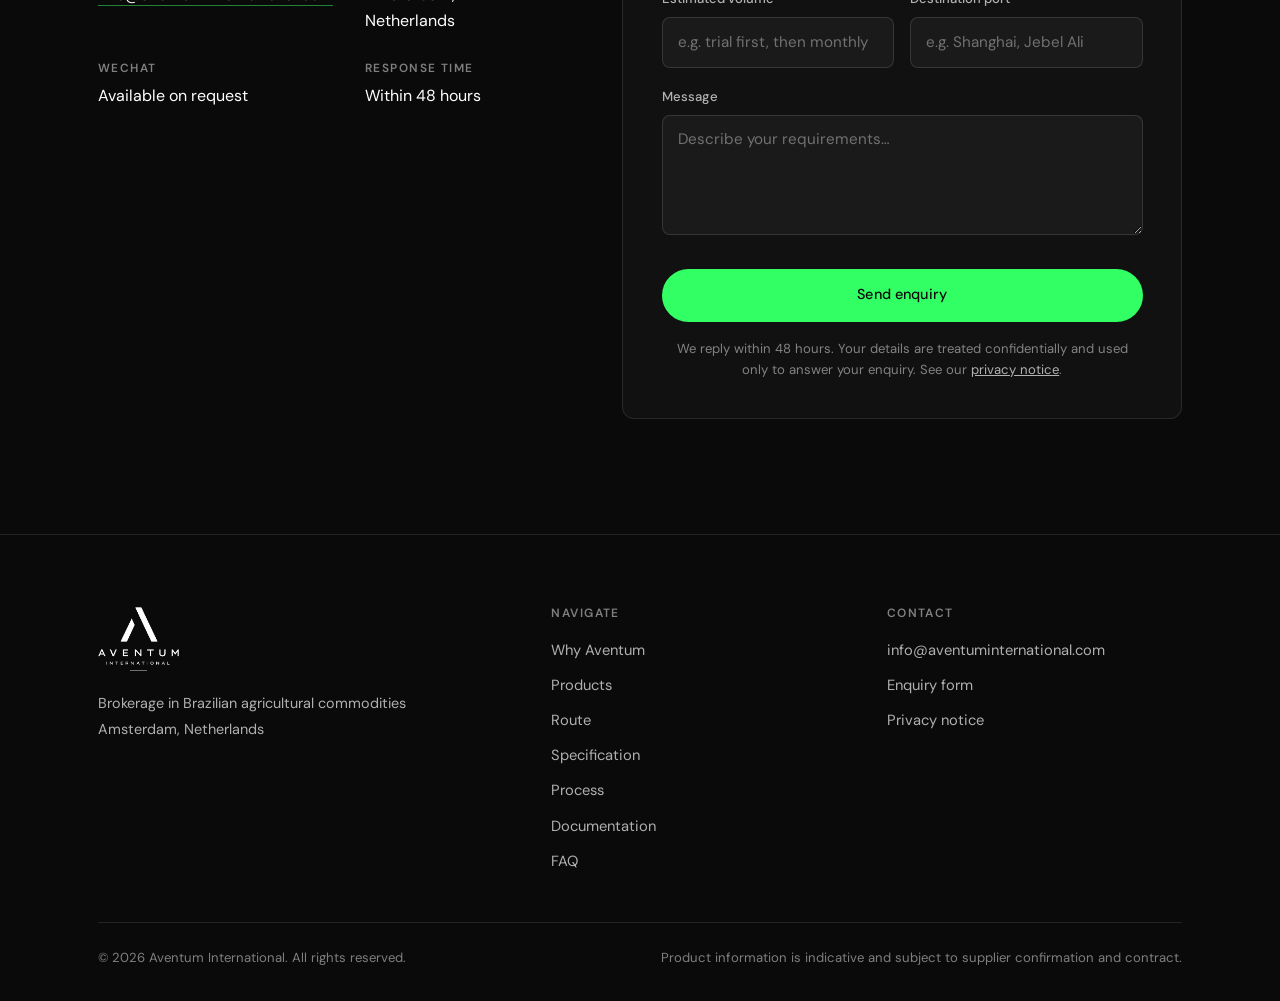
==== commit 0494a8f6: "Broaden target markets, drop commission wording, add FAQ, smoother hero - Copy speaks to importers i" ====
--- a/index.html
+++ b/index.html
@@ -3,20 +3,20 @@
 <head>
 <meta charset="UTF-8">
 <meta name="viewport" content="width=device-width, initial-scale=1">
-<title>Aventum International | Brazilian Icumsa 45 Sugar Brokerage for China</title>
-<meta name="description" content="Amsterdam-based brokerage connecting Brazilian suppliers of Icumsa 45 white refined sugar with Chinese importers. FOB Brazilian port as standard, CIF to a named destination port on request.">
+<title>Aventum International | Brazilian Icumsa 45 Sugar Brokerage</title>
+<meta name="description" content="Amsterdam-based brokerage connecting Brazilian suppliers of Icumsa 45 white refined sugar with importers in China and other markets. FOB Brazilian port as standard, CIF to a named destination port on request.">
 <meta name="theme-color" content="#0a0a0a">
 <meta name="robots" content="index, follow">
 <link rel="canonical" href="https://aventuminternational.com/">
 <link rel="alternate" hreflang="en" href="https://aventuminternational.com/">
-<link rel="alternate" hreflang="zh-CN" href="https://aventuminternational.com/?lang=zh">
+<link rel="alternate" hreflang="zh-CN" href="https://aventuminternational.com/zh/">
 <link rel="alternate" hreflang="x-default" href="https://aventuminternational.com/">
 
 <meta property="og:type" content="website">
 <meta property="og:site_name" content="Aventum International">
 <meta property="og:url" content="https://aventuminternational.com/">
 <meta property="og:title" content="Aventum International | Brazilian sugar, brokered with clarity">
-<meta property="og:description" content="Amsterdam-based brokerage connecting Brazilian suppliers of Icumsa 45 white refined sugar with Chinese importers. FOB Brazil as standard, CIF to a named port on request.">
+<meta property="og:description" content="Amsterdam-based brokerage connecting Brazilian suppliers of Icumsa 45 white refined sugar with importers in China and other markets. FOB Brazil as standard, CIF to a named port on request.">
 <meta property="og:image" content="https://aventuminternational.com/og-image.png">
 <meta property="og:image:width" content="1200">
 <meta property="og:image:height" content="630">
@@ -25,7 +25,7 @@
 <meta property="og:locale:alternate" content="zh_CN">
 <meta name="twitter:card" content="summary_large_image">
 <meta name="twitter:title" content="Aventum International | Brazilian sugar, brokered with clarity">
-<meta name="twitter:description" content="Amsterdam-based brokerage connecting Brazilian suppliers of Icumsa 45 white refined sugar with Chinese importers.">
+<meta name="twitter:description" content="Amsterdam-based brokerage connecting Brazilian suppliers of Icumsa 45 white refined sugar with importers in China and other markets.">
 <meta name="twitter:image" content="https://aventuminternational.com/og-image.png">
 
 <link rel="icon" type="image/png" href="favicon.png">
@@ -50,13 +50,12 @@
   "logo": "https://aventuminternational.com/logo.png",
   "image": "https://aventuminternational.com/og-image.png",
   "email": "info@aventuminternational.com",
-  "description": "Amsterdam-based brokerage connecting Brazilian suppliers of Icumsa 45 white refined sugar and other agricultural commodities with Chinese importers.",
+  "description": "Amsterdam-based brokerage connecting Brazilian suppliers of Icumsa 45 white refined sugar and other agricultural commodities with importers in China and other markets.",
   "address": {
     "@type": "PostalAddress",
     "addressLocality": "Amsterdam",
     "addressCountry": "NL"
   },
-  "areaServed": ["CN", "BR"],
   "contactPoint": {
     "@type": "ContactPoint",
     "contactType": "sales",
@@ -65,8 +64,74 @@
   }
 }
 </script>
+<!-- faq-jsonld:start -->
+<script type="application/ld+json">
+{
+  "@context": "https://schema.org",
+  "@type": "FAQPage",
+  "mainEntity": [
+    {
+      "@type": "Question",
+      "name": "Is there a minimum order?",
+      "acceptedAnswer": {
+        "@type": "Answer",
+        "text": "No fixed minimum. Monthly capacity of up to 50,000+ MT is what our supplier can deliver, not a minimum order. Trial shipments are possible; size and terms are agreed together.没有固定的最低起订量。每月最高 50,000+ 吨是供应商的可供应能力，并非最低起订量。可安排试单，数量及条款由双方协商确定。"
+      }
+    },
+    {
+      "@type": "Question",
+      "name": "Do you only work with buyers in China?",
+      "acceptedAnswer": {
+        "@type": "Answer",
+        "text": "No. China is our main market, but we also work with importers elsewhere. Send us your destination port and we will check the options with our supplier.不是。中国是我们的主要市场，但我们也与其他国家和地区的进口商合作。请告知您的目的港，我们将与供应商核实可行方案。"
+      }
+    },
+    {
+      "@type": "Question",
+      "name": "Which Incoterms do you offer?",
+      "acceptedAnswer": {
+        "@type": "Answer",
+        "text": "FOB Brazilian port is the standard. On request we quote CIF to a named destination port, for example CIF Shanghai Port. The Incoterm is fixed in the contract.标准条款为巴西港口 FOB。如有需要，我们可报指定目的港的 CIF 价格，例如 CIF 上海港。贸易术语以合同为准。"
+      }
+    },
+    {
+      "@type": "Question",
+      "name": "How does payment work?",
+      "acceptedAnswer": {
+        "@type": "Answer",
+        "text": "Our preferred instrument is a confirmed, irrevocable Letter of Credit, with payment against shipping documents. Other terms are negotiable and are fixed in the contract.我们优先采用保兑不可撤销信用证，凭装运单据付款。其他付款方式可协商，并写入合同。"
+      }
+    },
+    {
+      "@type": "Question",
+      "name": "How is quality verified?",
+      "acceptedAnswer": {
+        "@type": "Answer",
+        "text": "By an independent inspector, for example SGS, at the loading port, as agreed in the contract. You receive the inspection report together with the other shipping documents.按合同约定，由独立检验机构（如 SGS）在装货港进行检验。检验报告将与其他装运单据一并提供给您。"
+      }
+    },
+    {
+      "@type": "Question",
+      "name": "Who arranges import licences and registration?",
+      "acceptedAnswer": {
+        "@type": "Answer",
+        "text": "The importer. Depending on the destination this can include an import licence, quota and food-safety registration; in China, for example, TRQ quota and GACC compliance under Decree 280. The supplier provides the export documents.由进口商负责。视目的国而定，可能包括进口许可证、配额及食品安全注册；例如在中国，需办理关税配额（TRQ）并符合海关总署第 280 号令的要求。出口单据由供应商提供。"
+      }
+    },
+    {
+      "@type": "Question",
+      "name": "What exactly does Aventum do?",
+      "acceptedAnswer": {
+        "@type": "Answer",
+        "text": "We are an independent broker based in Amsterdam and we do not own the cargo. We match your requirements with supply, coordinate the LOI, offer and contract, and follow up inspection and documents until delivery.我们是总部位于阿姆斯特丹的独立经纪方，不拥有货物。我们负责将您的需求与货源匹配，协调意向书、报价及合同，并跟进检验与单据，直至交货。"
+      }
+    }
+  ]
+}
+</script>
+<!-- faq-jsonld:end -->
 </head>
-<body>
+<body data-zh-page>
 <a class="skip-link" href="#main"><span class="lang-en">Skip to content</span><span class="lang-cn">跳至正文</span></a>
 
 <header class="site-header" id="site-header">
@@ -106,6 +171,7 @@
       <li><a href="#spec"><span class="lang-en">Specification</span><span class="lang-cn">规格</span></a></li>
       <li><a href="#process"><span class="lang-en">Process</span><span class="lang-cn">流程</span></a></li>
       <li><a href="#documents"><span class="lang-en">Documentation</span><span class="lang-cn">单据文件</span></a></li>
+      <li><a href="#faq"><span class="lang-en">FAQ</span><span class="lang-cn">常见问题</span></a></li>
     </ul>
     <a class="btn btn-primary" href="#contact"><span class="lang-en">Request a quote</span><span class="lang-cn">立即询价</span></a>
   </nav>
@@ -115,17 +181,20 @@
 
 <!-- ============ HERO ============ -->
 <section class="hero" id="top" aria-labelledby="hero-title">
-  <video class="hero-video" id="hero-video" muted playsinline webkit-playsinline preload="none" poster="hero-poster.jpg" aria-hidden="true" tabindex="-1" data-sources="hero-video-1.mp4,hero-video-2.mp4"></video>
+  <div class="hero-media" id="hero-media" aria-hidden="true" data-sources="hero-video-1.mp4,hero-video-2.mp4">
+    <video class="hero-video is-active" muted playsinline webkit-playsinline preload="none" poster="hero-poster.jpg" tabindex="-1"></video>
+    <video class="hero-video" muted playsinline webkit-playsinline preload="none" tabindex="-1"></video>
+  </div>
 
   <div class="wrap hero-content">
-    <p class="hero-tag hero-anim d1"><span class="pulse-dot" aria-hidden="true"></span><span class="lang-en">Commodity brokerage · Amsterdam · Brazil · China</span><span class="lang-cn">大宗商品经纪 · 阿姆斯特丹 · 巴西 · 中国</span></p>
+    <p class="hero-tag hero-anim d1"><span class="pulse-dot" aria-hidden="true"></span><span class="lang-en">Commodity brokerage · Amsterdam · Brazil · Global markets</span><span class="lang-cn">大宗商品经纪 · 阿姆斯特丹 · 巴西 · 全球市场</span></p>
     <h1 id="hero-title" class="hero-anim d2">
       <span class="lang-en">Brazilian sugar, <em>brokered with clarity.</em></span>
-      <span class="lang-cn">巴西食糖，<em>透明可靠的经纪服务。</em></span>
+      <span class="lang-cn">巴西白砂糖，<em>透明可靠的经纪服务。</em></span>
     </h1>
     <p class="hero-sub hero-anim d3">
-      <span class="lang-en">We connect Chinese importers with Brazilian suppliers of Icumsa 45 white refined sugar. Clear roles, written agreements, and independent quality inspection at the loading port as agreed in the contract.</span>
-      <span class="lang-cn">我们为中国进口商对接巴西 ICUMSA 45 精制白砂糖供应商。角色清晰、协议书面化，并按合同约定在装货港进行独立质量检验。</span>
+      <span class="lang-en">We connect importers in China and other markets with Brazilian suppliers of Icumsa 45 white refined sugar. Clear roles, written agreements, and independent quality inspection at the loading port as agreed in the contract.</span>
+      <span class="lang-cn">我们为中国及其他市场的进口商对接巴西 ICUMSA 45 精制白砂糖供应商。角色清晰、协议书面化，并按合同约定在装货港进行独立质量检验。</span>
     </p>
     <div class="hero-cta hero-anim d4">
       <a href="#contact" class="btn btn-primary"><span class="lang-en">Request a quote</span><span class="lang-cn">立即询价</span><svg viewBox="0 0 24 24" fill="none" stroke="currentColor" stroke-width="2" stroke-linecap="round" stroke-linejoin="round" aria-hidden="true"><path d="M5 12h14M13 6l6 6-6 6"/></svg></a>
@@ -151,7 +220,7 @@
     <div class="section-head">
       <div>
         <p class="eyebrow reveal"><span class="eyebrow-num">01</span><span class="lang-en">Why Aventum</span><span class="lang-cn">为何选择我们</span></p>
-        <h2 id="why-title" class="reveal"><span class="lang-en">A transparent link between Brazil and China.</span><span class="lang-cn">连接巴西与中国的透明纽带。</span></h2>
+        <h2 id="why-title" class="reveal"><span class="lang-en">A transparent link between Brazil and your market.</span><span class="lang-cn">连接巴西与您所在市场的透明纽带。</span></h2>
       </div>
       <p class="lead reveal d1"><span class="lang-en">Fraud and unreliable counterparties are the biggest risk in agricultural commodity trade. Our answer is not bigger promises. It is clear roles, written agreements and documents you can check.</span><span class="lang-cn">欺诈和不可靠的交易对手是农产品贸易中最大的风险。我们的应对方式不是更大的承诺，而是清晰的角色分工、书面协议以及可供核查的文件。</span></p>
     </div>
@@ -163,9 +232,9 @@
         <p><span class="lang-en">We work directly with our supply partner in Brazil, so you know who is on the other side of the deal. Supplier documentation is shared at the appropriate contract stage.</span><span class="lang-cn">我们与巴西供应合作伙伴直接合作，让您清楚交易的另一方是谁。供应商相关文件将在合同的相应阶段提供。</span></p>
       </article>
       <article class="card reveal d1">
-        <div class="icon" aria-hidden="true"><svg viewBox="0 0 24 24"><circle cx="12" cy="12" r="9"/><path d="M15 9.5a3 3 0 0 0-3-1.5c-1.7 0-3 .9-3 2.2 0 3 6 1.6 6 4.6 0 1.3-1.3 2.2-3 2.2a3.2 3.2 0 0 1-3-1.6M12 6.5V8m0 8v1.5"/></svg></div>
-        <h3><span class="lang-en">Transparent commission model</span><span class="lang-cn">透明的佣金模式</span></h3>
-        <p><span class="lang-en">We are a broker. We don't own the cargo and we don't trade on our own account. We earn a commission as intermediary, so our interest is a shipment that arrives as agreed.</span><span class="lang-cn">我们是经纪方：不拥有货物，也不进行自营交易。我们作为中间方收取佣金，因此我们的利益在于货物按约定顺利交付。</span></p>
+        <div class="icon" aria-hidden="true"><svg viewBox="0 0 24 24"><path d="M12 3v18M7 21h10M5 7h14M5 7l-3 6a3 3 0 0 0 6 0zM19 7l-3 6a3 3 0 0 0 6 0z"/></svg></div>
+        <h3><span class="lang-en">Independent intermediary</span><span class="lang-cn">独立中间方</span></h3>
+        <p><span class="lang-en">We are a broker. We don't own the cargo and we don't trade on our own account. Our role is to bring buyer and supplier together and keep the deal on track until the cargo arrives as agreed.</span><span class="lang-cn">我们是经纪方：不拥有货物，也不进行自营交易。我们的职责是撮合买卖双方，并全程跟进，直至货物按约定交付。</span></p>
       </article>
       <article class="card reveal d2">
         <div class="icon" aria-hidden="true"><svg viewBox="0 0 24 24"><path d="M12 21s-7-6.2-7-11.5A7 7 0 0 1 19 9.5C19 14.8 12 21 12 21z"/><circle cx="12" cy="9.5" r="2.5"/></svg></div>
@@ -214,11 +283,11 @@
       </li>
       <li class="fact reveal d1">
         <div class="icon" aria-hidden="true"><svg viewBox="0 0 24 24"><circle cx="12" cy="5" r="2"/><path d="M12 7v14M5 12H3a9 9 0 0 0 18 0h-2M8 10h8"/></svg></div>
-        <p><span class="lang-en">Deep-water ports at Santos and Paranaguá, with established bulk and container routes to Chinese ports.</span><span class="lang-cn">桑托斯港和巴拉那瓜港均为深水港，至中国各港口的散货及集装箱航线成熟。</span></p>
+        <p><span class="lang-en">Deep-water ports at Santos and Paranaguá, with established bulk and container routes to Asia, the Middle East, Africa and Europe.</span><span class="lang-cn">桑托斯港和巴拉那瓜港均为深水港，至亚洲、中东、非洲及欧洲的散货及集装箱航线成熟。</span></p>
       </li>
       <li class="fact reveal">
         <div class="icon" aria-hidden="true"><svg viewBox="0 0 24 24"><path d="M9 5H7a2 2 0 0 0-2 2v12a2 2 0 0 0 2 2h10a2 2 0 0 0 2-2V7a2 2 0 0 0-2-2h-2"/><rect x="9" y="3" width="6" height="4" rx="1"/><path d="M9 13l2 2 4-4"/></svg></div>
-        <p><span class="lang-en">Food-grade product, shipped with quality and phytosanitary documentation. Compliance with Chinese standards is confirmed in each contract.</span><span class="lang-cn">食品级产品，随附质量及植物检疫文件。是否符合中国相关标准，将在每份合同中逐项确认。</span></p>
+        <p><span class="lang-en">Food-grade product, shipped with quality and phytosanitary documentation. Compliance with the destination country's standards is confirmed in each contract.</span><span class="lang-cn">食品级产品，随附质量及植物检疫文件。是否符合目的国相关标准，将在每份合同中逐项确认。</span></p>
       </li>
       <li class="fact reveal d1">
         <div class="icon" aria-hidden="true"><svg viewBox="0 0 24 24"><path d="M3 17l6-6 4 4 8-8"/><path d="M15 7h6v6"/></svg></div>
@@ -285,21 +354,21 @@
         <p class="eyebrow reveal"><span class="eyebrow-num">04</span><span class="lang-en">Route</span><span class="lang-cn">航线</span></p>
         <h2 id="route-title" class="reveal"><span class="lang-en">From a Brazilian port to yours.</span><span class="lang-cn">从巴西港口，到您的港口。</span></h2>
       </div>
-      <p class="lead reveal d1"><span class="lang-en">Cargo is loaded at a Brazilian port, FOB as standard. On request we quote CIF to a named destination port, for example CIF Shanghai Port. Aventum coordinates from Amsterdam.</span><span class="lang-cn">货物在巴西港口装船，标准条款为 FOB。如有需要，我们可报指定目的港的 CIF 价格，例如 CIF 上海港。Aventum 在阿姆斯特丹负责全程协调。</span></p>
+      <p class="lead reveal d1"><span class="lang-en">Cargo is loaded at a Brazilian port, FOB as standard. On request we quote CIF to a named destination port, for example CIF Shanghai Port or CIF Jebel Ali. Aventum coordinates from Amsterdam.</span><span class="lang-cn">货物在巴西港口装船，标准条款为 FOB。如有需要，我们可报指定目的港的 CIF 价格，例如 CIF 上海港或 CIF 杰贝阿里港。Aventum 在阿姆斯特丹负责全程协调。</span></p>
     </div>
 
     <figure class="reveal">
       <div class="map-frame" id="map-frame">
         <picture>
           <source srcset="world-map.webp" type="image/webp">
-          <img class="map-img" src="world-map.png" width="1661" height="866" loading="lazy" decoding="async" alt="World map showing the indicative sea route from Brazil to China, coordinated from Amsterdam" data-alt-en="World map showing the indicative sea route from Brazil to China, coordinated from Amsterdam" data-alt-cn="世界地图：显示从巴西到中国的示意海运航线，由阿姆斯特丹协调">
+          <img class="map-img" src="world-map.png" width="1661" height="866" loading="lazy" decoding="async" alt="World map showing an example sea route from Brazil to China, coordinated from Amsterdam" data-alt-en="World map showing an example sea route from Brazil to China, coordinated from Amsterdam" data-alt-cn="世界地图：显示从巴西到中国的示例海运航线，由阿姆斯特丹协调">
         </picture>
         <canvas id="map-canvas" aria-hidden="true"></canvas>
         <button type="button" class="map-replay" id="map-replay" data-aria-en="Replay animation" data-aria-cn="重新播放动画" aria-label="Replay animation"><svg viewBox="0 0 24 24" aria-hidden="true"><path d="M3 12a9 9 0 1 0 9-9 9.75 9.75 0 0 0-6.74 2.74L3 8"/><path d="M3 3v5h5"/></svg></button>
       </div>
       <figcaption>
         <ul class="map-legend">
-          <li><span class="legend-line" aria-hidden="true"></span><span class="lang-en">Indicative sea route</span><span class="lang-cn">示意海运航线</span></li>
+          <li><span class="legend-line" aria-hidden="true"></span><span class="lang-en">Example route: Brazil to China</span><span class="lang-cn">示例航线：巴西至中国</span></li>
           <li><span class="legend-line coord" aria-hidden="true"></span><span class="lang-en">Coordination from Amsterdam</span><span class="lang-cn">阿姆斯特丹协调</span></li>
         </ul>
       </figcaption>
@@ -308,7 +377,7 @@
     <ul class="route-terms">
       <li class="reveal"><strong>FOB</strong><span class="desc"><span class="lang-en">Standard. Free on board at the Brazilian loading port.</span><span class="lang-cn">标准条款：巴西装货港船上交货。</span></span></li>
       <li class="reveal d1"><strong><span class="lang-en">CIF named port</span><span class="lang-cn">CIF 指定港</span></strong><span class="desc"><span class="lang-en">On request, always quoted to a named destination port, e.g. CIF Shanghai Port.</span><span class="lang-cn">按需提供，始终按指定目的港报价，例如 CIF 上海港。</span></span></li>
-      <li class="reveal d2"><strong><span class="lang-en">Destination</span><span class="lang-cn">目的地</span></strong><span class="desc"><span class="lang-en">Major Chinese ports, confirmed per contract.</span><span class="lang-cn">中国主要港口，按合同确认。</span></span></li>
+      <li class="reveal d2"><strong><span class="lang-en">Destination</span><span class="lang-cn">目的地</span></strong><span class="desc"><span class="lang-en">Ports in China and other markets, confirmed per contract.</span><span class="lang-cn">中国及其他市场的港口，按合同确认。</span></span></li>
     </ul>
   </div>
 </section>
@@ -403,15 +472,15 @@
         </ul>
       </article>
       <article class="card role reveal d2">
-        <h3><small><span class="lang-en">China</span><span class="lang-cn">中国</span></small><span class="lang-en">Importer</span><span class="lang-cn">进口商</span></h3>
+        <h3><small><span class="lang-en">Destination</span><span class="lang-cn">目的国</span></small><span class="lang-en">Importer</span><span class="lang-cn">进口商</span></h3>
         <ul>
-          <li><span class="lang-en">Import licence and TRQ quota allocation</span><span class="lang-cn">进口许可证及关税配额（TRQ）</span></li>
-          <li><span class="lang-en">GACC import compliance (Decree 280)</span><span class="lang-cn">海关总署（GACC）进口合规（第 280 号令）</span></li>
+          <li><span class="lang-en">Import licence and quota where required (in China: TRQ)</span><span class="lang-cn">进口许可证及配额（如需要；中国为关税配额 TRQ）</span></li>
+          <li><span class="lang-en">Food-safety registration and import compliance (in China: GACC, Decree 280)</span><span class="lang-cn">食品安全注册及进口合规（中国：海关总署 GACC，第 280 号令）</span></li>
           <li><span class="lang-en">Payment instrument and customs clearance</span><span class="lang-cn">开立付款工具及办理清关</span></li>
         </ul>
       </article>
     </div>
-    <p class="role-note reveal"><span class="lang-en">Aventum does not own the cargo. We act as intermediary and earn a commission.</span><span class="lang-cn">Aventum 不拥有货物，我们以中间方身份提供服务并收取佣金。</span></p>
+    <p class="role-note reveal"><span class="lang-en">Aventum does not own the cargo. We act as an independent intermediary between buyer and supplier.</span><span class="lang-cn">Aventum 不拥有货物，我们作为买卖双方之间的独立中间方提供服务。</span></p>
 
     <h3 class="visually-hidden"><span class="lang-en">Steps</span><span class="lang-cn">步骤</span></h3>
     <ol class="steps">
@@ -457,7 +526,7 @@
         <p class="eyebrow reveal"><span class="eyebrow-num">07</span><span class="lang-en">Documentation</span><span class="lang-cn">单据文件</span></p>
         <h2 id="docs-title" class="reveal"><span class="lang-en">A complete document set, <em>every shipment.</em></span><span class="lang-cn">每批货物，<em>单据齐全。</em></span></h2>
       </div>
-      <p class="lead reveal d1"><span class="lang-en">The standard export package for Chinese customs clearance and L/C presentation. The exact list is confirmed in the contract.</span><span class="lang-cn">用于中国海关清关及信用证交单的标准出口单据。具体清单以合同为准。</span></p>
+      <p class="lead reveal d1"><span class="lang-en">The standard export package for customs clearance in the destination country and L/C presentation. The exact list is confirmed in the contract.</span><span class="lang-cn">用于目的国海关清关及信用证交单的标准出口单据。具体清单以合同为准。</span></p>
     </div>
 
     <ul class="docs-grid">
@@ -489,11 +558,52 @@
   </div>
 </section>
 
+<!-- ============ FAQ ============ -->
+<section class="section section-dark" id="faq" aria-labelledby="faq-title">
+  <div class="wrap faq-grid">
+    <div class="faq-intro">
+      <p class="eyebrow reveal"><span class="eyebrow-num">08</span><span class="lang-en">FAQ</span><span class="lang-cn">常见问题</span></p>
+      <h2 id="faq-title" class="reveal"><span class="lang-en">Questions buyers <em>often ask.</em></span><span class="lang-cn">买家<em>常见问题。</em></span></h2>
+      <p class="lead reveal d1"><span class="lang-en">Can't find your answer? Email us at <a href="mailto:info@aventuminternational.com">info@aventuminternational.com</a>.</span><span class="lang-cn">没有找到答案？请发送邮件至 <a href="mailto:info@aventuminternational.com">info@aventuminternational.com</a>。</span></p>
+    </div>
+    <div class="faq-list">
+      <details class="faq-item reveal">
+        <summary><span class="lang-en">Is there a minimum order?</span><span class="lang-cn">是否有最低起订量？</span><span class="faq-icon" aria-hidden="true"></span></summary>
+        <div class="faq-answer"><p><span class="lang-en">No fixed minimum. Monthly capacity of up to 50,000+ MT is what our supplier can deliver, not a minimum order. Trial shipments are possible; size and terms are agreed together.</span><span class="lang-cn">没有固定的最低起订量。每月最高 50,000+ 吨是供应商的可供应能力，并非最低起订量。可安排试单，数量及条款由双方协商确定。</span></p></div>
+      </details>
+      <details class="faq-item reveal">
+        <summary><span class="lang-en">Do you only work with buyers in China?</span><span class="lang-cn">你们只与中国买家合作吗？</span><span class="faq-icon" aria-hidden="true"></span></summary>
+        <div class="faq-answer"><p><span class="lang-en">No. China is our main market, but we also work with importers elsewhere. Send us your destination port and we will check the options with our supplier.</span><span class="lang-cn">不是。中国是我们的主要市场，但我们也与其他国家和地区的进口商合作。请告知您的目的港，我们将与供应商核实可行方案。</span></p></div>
+      </details>
+      <details class="faq-item reveal">
+        <summary><span class="lang-en">Which Incoterms do you offer?</span><span class="lang-cn">提供哪些贸易术语？</span><span class="faq-icon" aria-hidden="true"></span></summary>
+        <div class="faq-answer"><p><span class="lang-en">FOB Brazilian port is the standard. On request we quote CIF to a named destination port, for example CIF Shanghai Port. The Incoterm is fixed in the contract.</span><span class="lang-cn">标准条款为巴西港口 FOB。如有需要，我们可报指定目的港的 CIF 价格，例如 CIF 上海港。贸易术语以合同为准。</span></p></div>
+      </details>
+      <details class="faq-item reveal">
+        <summary><span class="lang-en">How does payment work?</span><span class="lang-cn">如何付款？</span><span class="faq-icon" aria-hidden="true"></span></summary>
+        <div class="faq-answer"><p><span class="lang-en">Our preferred instrument is a confirmed, irrevocable Letter of Credit, with payment against shipping documents. Other terms are negotiable and are fixed in the contract.</span><span class="lang-cn">我们优先采用保兑不可撤销信用证，凭装运单据付款。其他付款方式可协商，并写入合同。</span></p></div>
+      </details>
+      <details class="faq-item reveal">
+        <summary><span class="lang-en">How is quality verified?</span><span class="lang-cn">如何核实质量？</span><span class="faq-icon" aria-hidden="true"></span></summary>
+        <div class="faq-answer"><p><span class="lang-en">By an independent inspector, for example SGS, at the loading port, as agreed in the contract. You receive the inspection report together with the other shipping documents.</span><span class="lang-cn">按合同约定，由独立检验机构（如 SGS）在装货港进行检验。检验报告将与其他装运单据一并提供给您。</span></p></div>
+      </details>
+      <details class="faq-item reveal">
+        <summary><span class="lang-en">Who arranges import licences and registration?</span><span class="lang-cn">谁负责进口许可及注册？</span><span class="faq-icon" aria-hidden="true"></span></summary>
+        <div class="faq-answer"><p><span class="lang-en">The importer. Depending on the destination this can include an import licence, quota and food-safety registration; in China, for example, TRQ quota and GACC compliance under Decree 280. The supplier provides the export documents.</span><span class="lang-cn">由进口商负责。视目的国而定，可能包括进口许可证、配额及食品安全注册；例如在中国，需办理关税配额（TRQ）并符合海关总署第 280 号令的要求。出口单据由供应商提供。</span></p></div>
+      </details>
+      <details class="faq-item reveal">
+        <summary><span class="lang-en">What exactly does Aventum do?</span><span class="lang-cn">Aventum 具体做什么？</span><span class="faq-icon" aria-hidden="true"></span></summary>
+        <div class="faq-answer"><p><span class="lang-en">We are an independent broker based in Amsterdam and we do not own the cargo. We match your requirements with supply, coordinate the LOI, offer and contract, and follow up inspection and documents until delivery.</span><span class="lang-cn">我们是总部位于阿姆斯特丹的独立经纪方，不拥有货物。我们负责将您的需求与货源匹配，协调意向书、报价及合同，并跟进检验与单据，直至交货。</span></p></div>
+      </details>
+    </div>
+  </div>
+</section>
+
 <!-- ============ CONTACT ============ -->
 <section class="section section-dark" id="contact" aria-labelledby="contact-title">
   <div class="wrap contact-grid">
     <div class="contact-intro">
-      <p class="eyebrow reveal"><span class="eyebrow-num">08</span><span class="lang-en">Contact</span><span class="lang-cn">联系我们</span></p>
+      <p class="eyebrow reveal"><span class="eyebrow-num">09</span><span class="lang-en">Contact</span><span class="lang-cn">联系我们</span></p>
       <h2 id="contact-title" class="reveal"><span class="lang-en">Send us your requirements.</span><span class="lang-cn">请告诉我们您的需求。</span></h2>
       <p class="lead reveal d1"><span class="lang-en">Whether it is your first purchase from Brazil or you are looking for a long-term partner, we reply to every serious enquiry within 48 hours.</span><span class="lang-cn">无论您是首次从巴西采购，还是在寻找长期合作伙伴，我们都会在 48 小时内回复每一份正式询价。</span></p>
       <dl class="contact-list reveal d2">
@@ -560,7 +670,7 @@
         </div>
         <div class="field">
           <label for="f-port"><span class="lang-en">Destination port</span><span class="lang-cn">目的港</span></label>
-          <input type="text" id="f-port" name="destination_port" data-ph-en="e.g. Shanghai, Guangzhou" data-ph-cn="例如：上海、广州" placeholder="e.g. Shanghai, Guangzhou">
+          <input type="text" id="f-port" name="destination_port" data-ph-en="e.g. Shanghai, Jebel Ali" data-ph-cn="例如：上海、广州" placeholder="e.g. Shanghai, Jebel Ali">
         </div>
       </div>
       <div class="field">
@@ -594,6 +704,7 @@
           <li><a href="#spec"><span class="lang-en">Specification</span><span class="lang-cn">规格</span></a></li>
           <li><a href="#process"><span class="lang-en">Process</span><span class="lang-cn">流程</span></a></li>
           <li><a href="#documents"><span class="lang-en">Documentation</span><span class="lang-cn">单据文件</span></a></li>
+      <li><a href="#faq"><span class="lang-en">FAQ</span><span class="lang-cn">常见问题</span></a></li>
         </ul>
       </div>
       <div class="footer-col">
--- a/styles.css
+++ b/styles.css
@@ -94,6 +94,8 @@
 .section-dark{background:var(--black);color:var(--text-dark-1)}
 .section-light{background:var(--light);color:var(--ink-1)}
 .section-dark + .section-dark{border-top:1px solid var(--line-dark)}
+.hero{padding-bottom:28px}
+.hero + .section{margin-top:-28px;border-radius:28px 28px 0 0;z-index:2}
 
 .section-head{display:grid;grid-template-columns:1.15fr 1fr;gap:2.5rem 4rem;align-items:end;margin-bottom:clamp(2.5rem,5vw,4rem)}
 .eyebrow{display:flex;align-items:center;gap:.75rem;font-size:.75rem;font-weight:600;letter-spacing:.16em;text-transform:uppercase;margin-bottom:1.1rem}
@@ -113,7 +115,10 @@
 
 /* ---------- Hero ---------- */
 .hero{position:relative;min-height:100vh;min-height:100svh;display:flex;flex-direction:column;justify-content:flex-end;background:#000 url('hero-poster.jpg') center/cover no-repeat;overflow:hidden;isolation:isolate}
-.hero-video{position:absolute;inset:0;width:100%;height:100%;object-fit:cover;z-index:-2}
+.hero-media{position:absolute;inset:0;z-index:-2;overflow:hidden;background:#000 url('hero-poster.jpg') center/cover no-repeat}
+.hero-video{position:absolute;inset:0;width:100%;height:100%;object-fit:cover;opacity:0;transform:scale(1.06);transition:opacity 1.6s ease-in-out,transform 9s cubic-bezier(.25,.1,.25,1)}
+.hero-video.is-active{opacity:1;transform:scale(1)}
+.hero-content{will-change:opacity,transform}
 .hero::before{content:'';position:absolute;inset:0;z-index:-1;background:
   linear-gradient(180deg,rgba(0,0,0,.7) 0%,rgba(0,0,0,.25) 22%,rgba(0,0,0,.35) 55%,rgba(10,10,10,1) 100%),
   linear-gradient(90deg,rgba(0,0,0,.55) 0%,rgba(0,0,0,0) 65%)}
@@ -121,7 +126,8 @@
 .hero-tag{display:inline-flex;align-items:center;gap:.6rem;font-size:.78rem;font-weight:500;letter-spacing:.14em;text-transform:uppercase;color:rgba(255,255,255,.8);padding:.45rem .9rem .45rem .7rem;border:1px solid rgba(255,255,255,.2);border-radius:999px;background:rgba(0,0,0,.25);-webkit-backdrop-filter:blur(6px);backdrop-filter:blur(6px);margin-bottom:1.75rem}
 .pulse-dot{width:8px;height:8px;border-radius:50%;background:var(--accent);box-shadow:0 0 0 0 rgba(50,255,100,.6);animation:pulse 2.4s infinite}
 .hero h1{font-size:clamp(2.6rem,6.6vw,5.6rem);line-height:1.02;letter-spacing:-.035em;max-width:14ch;margin-bottom:1.5rem}
-html[lang="zh-CN"] .hero h1{letter-spacing:-.01em;line-height:1.15;max-width:12em}
+html[lang="zh-CN"] .hero h1{letter-spacing:-.01em;line-height:1.18;max-width:none;font-size:clamp(2rem,5.6vw,4.8rem)}
+html[lang="zh-CN"] .hero h1 em{display:block}
 .hero h1 em{font-style:normal;font-weight:400;color:rgba(255,255,255,.62)}
 .hero-sub{font-size:clamp(1.02rem,1.5vw,1.2rem);color:rgba(255,255,255,.8);max-width:46ch;margin-bottom:2.25rem;line-height:1.65}
 .hero-cta{display:flex;flex-wrap:wrap;gap:.85rem}
@@ -385,10 +391,33 @@
   .brand-word{display:none}
 }
 
+
+/* ---------- FAQ ---------- */
+.faq-grid{display:grid;grid-template-columns:1fr 1.5fr;gap:clamp(2.5rem,6vw,5rem);align-items:start}
+.faq-intro{position:sticky;top:calc(var(--header-h) + 2rem)}
+.faq-intro h2{margin-bottom:1.25rem}
+.faq-intro .lead a{color:#fff;text-decoration-color:var(--accent);text-underline-offset:3px}
+.faq-list{border-top:1px solid var(--line-dark)}
+.faq-item{border-bottom:1px solid var(--line-dark)}
+.faq-item summary{list-style:none;cursor:pointer;display:flex;align-items:center;justify-content:space-between;gap:1.5rem;padding:1.35rem 0;font-size:clamp(1rem,1.4vw,1.12rem);font-weight:500;color:#fff;transition:color .2s}
+.faq-item summary::-webkit-details-marker{display:none}
+.faq-item summary:hover{color:var(--accent)}
+.faq-item summary:focus-visible{outline:2px solid var(--accent);outline-offset:4px;border-radius:4px}
+.faq-icon{position:relative;flex:0 0 28px;height:28px;border-radius:50%;border:1px solid var(--line-dark-strong);transition:transform .3s var(--ease),background .2s,border-color .2s}
+.faq-icon::before,.faq-icon::after{content:'';position:absolute;left:50%;top:50%;width:10px;height:1.5px;background:currentColor;transform:translate(-50%,-50%)}
+.faq-icon::after{transform:translate(-50%,-50%) rotate(90deg);transition:transform .3s var(--ease)}
+.faq-item[open] .faq-icon{background:var(--accent);border-color:var(--accent);color:var(--black)}
+.faq-item[open] .faq-icon::after{transform:translate(-50%,-50%) rotate(0)}
+.faq-answer{padding:0 3rem 1.5rem 0;color:var(--text-dark-2);line-height:1.7;max-width:62ch}
+.faq-item[open] .faq-answer{animation:faqIn .45s var(--ease) both}
+@keyframes faqIn{from{opacity:0;transform:translateY(-6px)}to{opacity:1;transform:none}}
+@media (max-width:900px){.faq-grid{grid-template-columns:1fr}.faq-intro{position:static}.faq-answer{padding-right:0}}
+
 /* ---------- Reduced motion ---------- */
 @media (prefers-reduced-motion:reduce){
   html{scroll-behavior:auto}
   *,*::before,*::after{animation-duration:.001ms!important;animation-iteration-count:1!important;transition-duration:.001ms!important}
   .hero-anim{opacity:1;transform:none}
+  .hero-video{transform:none}
   .js .reveal{opacity:1;transform:none}
 }
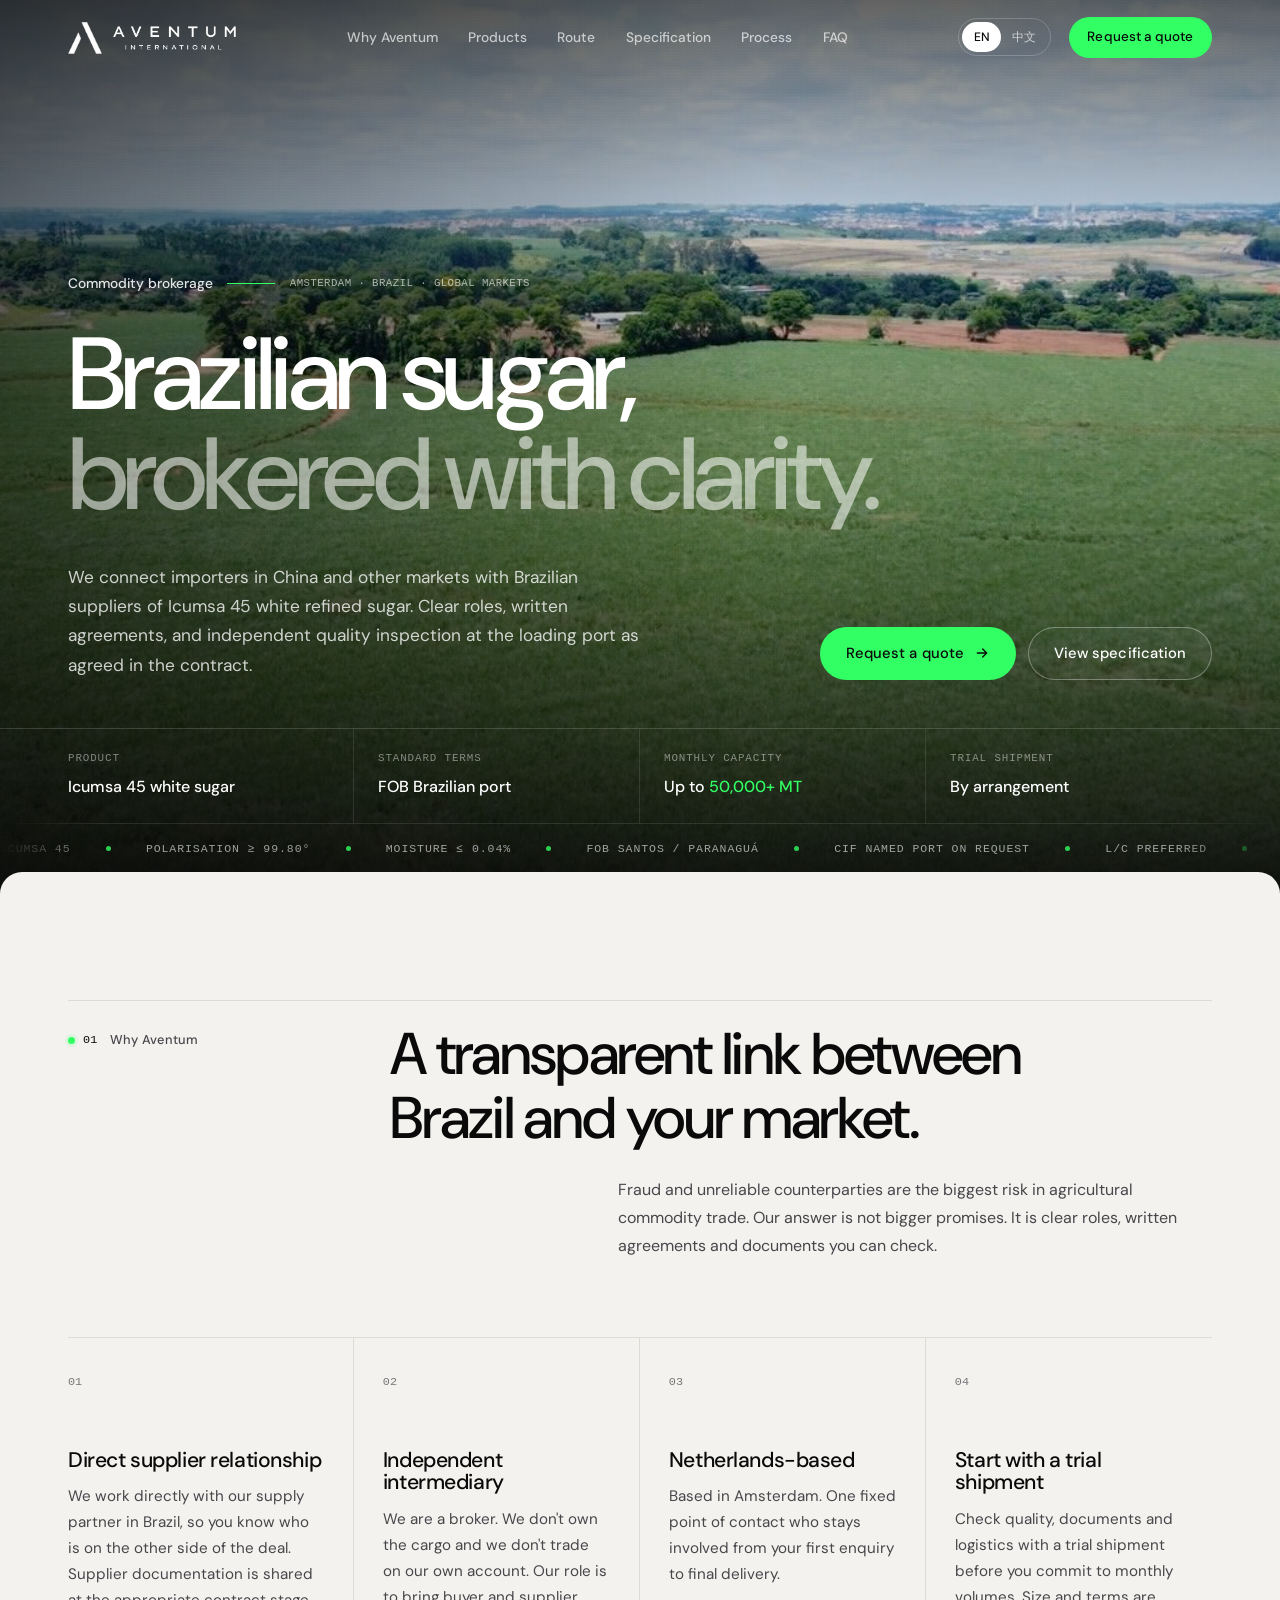
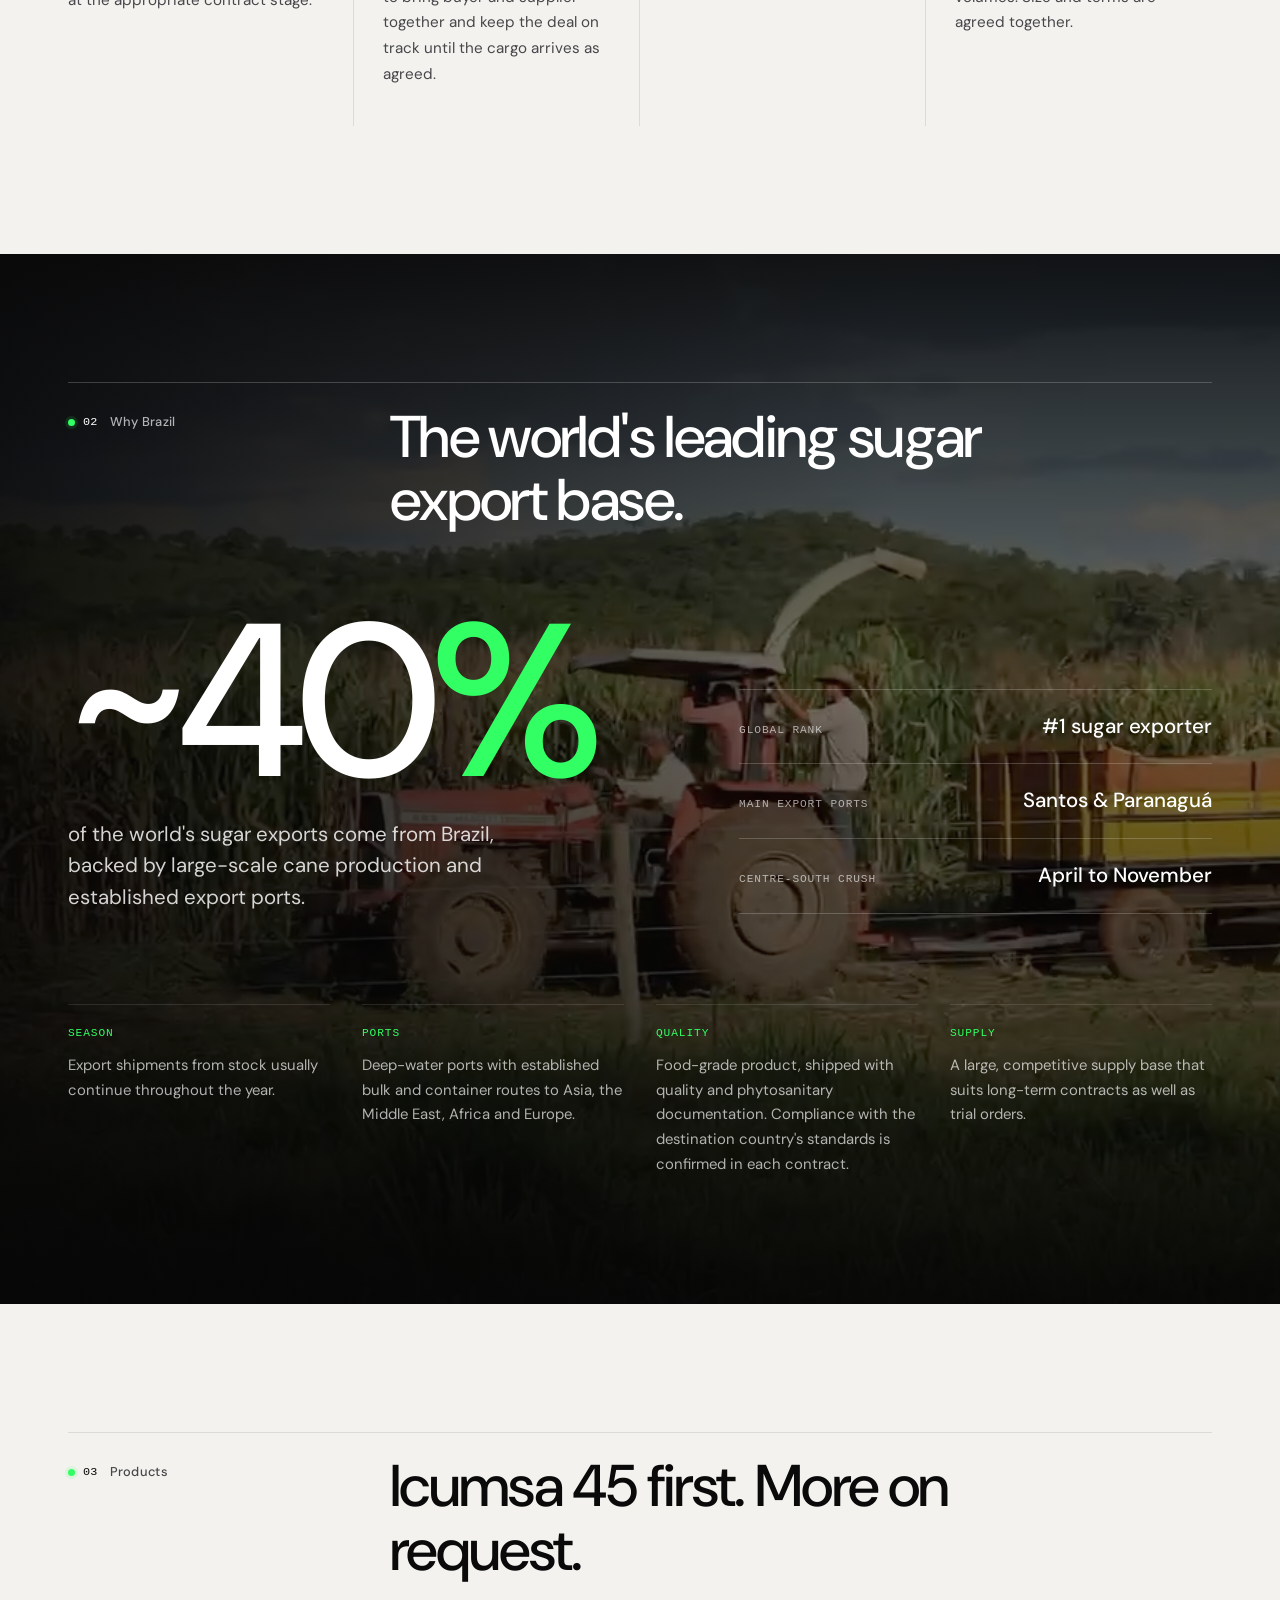
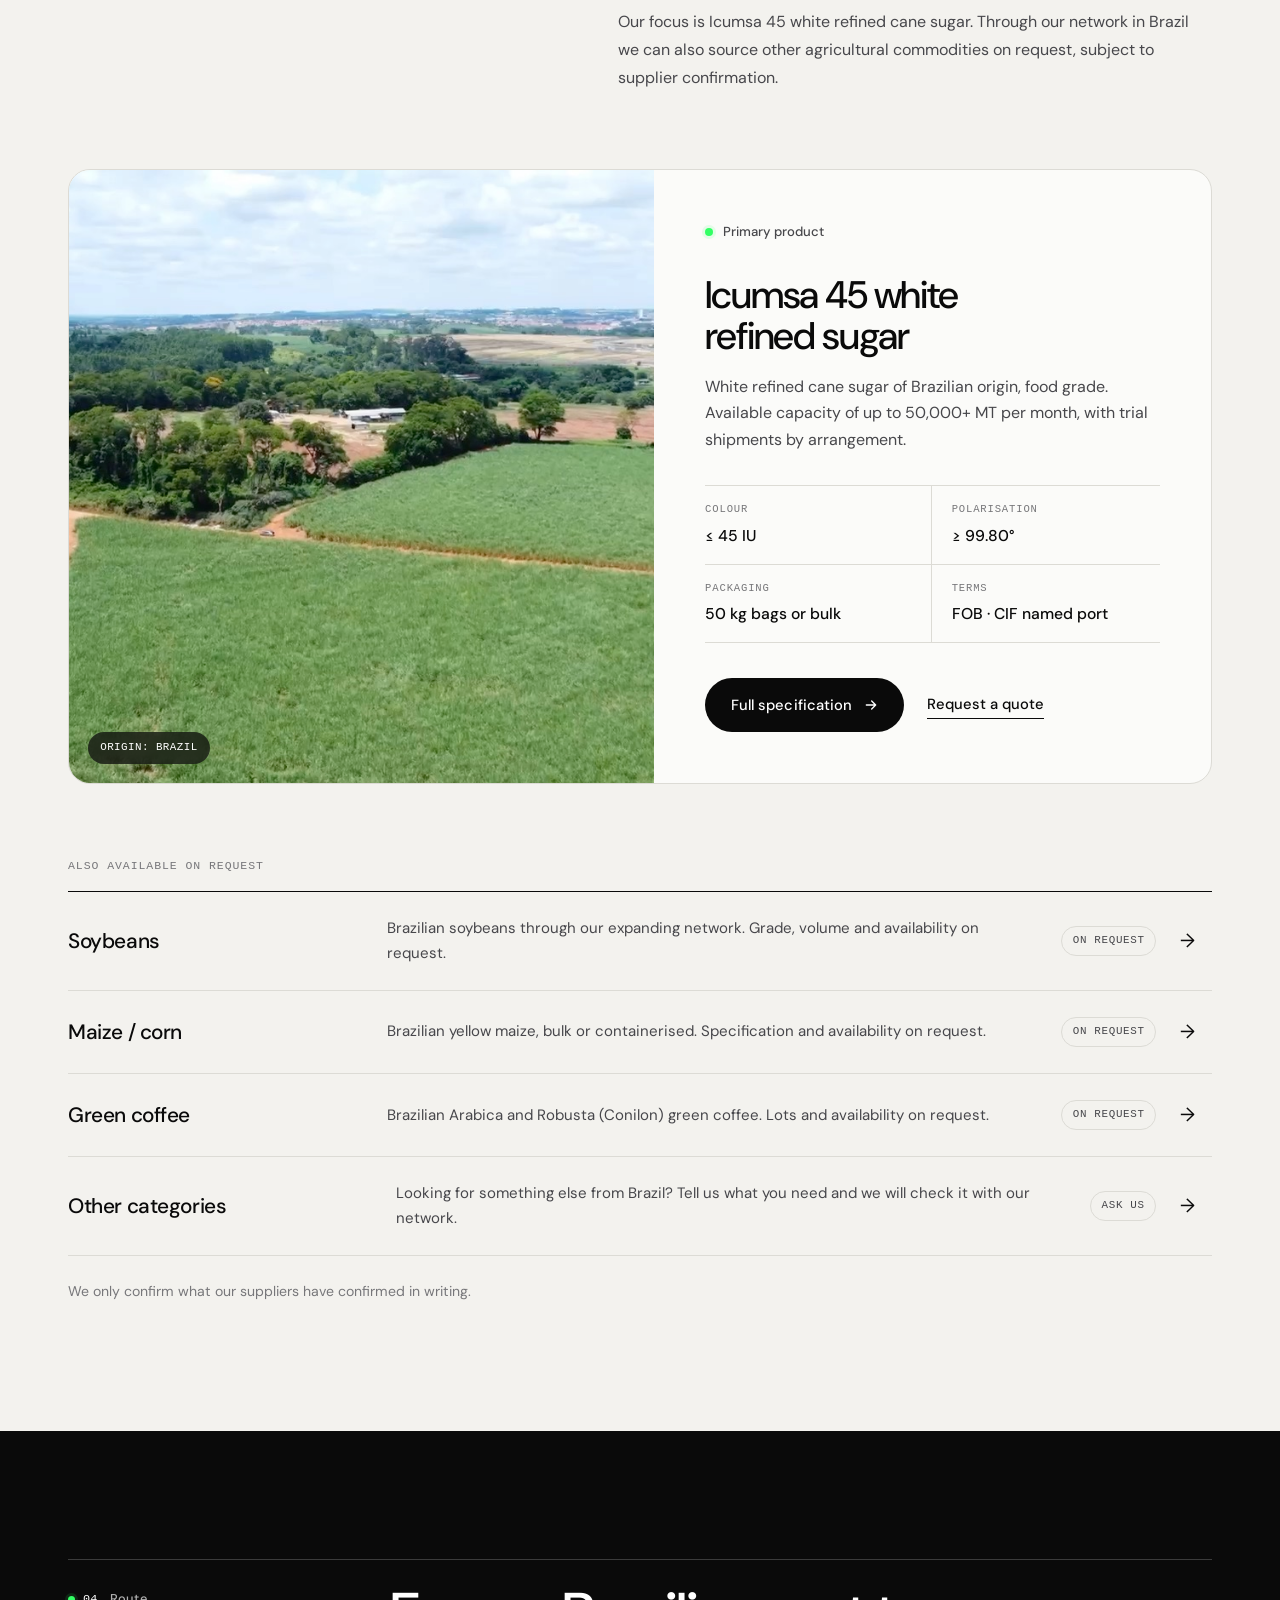
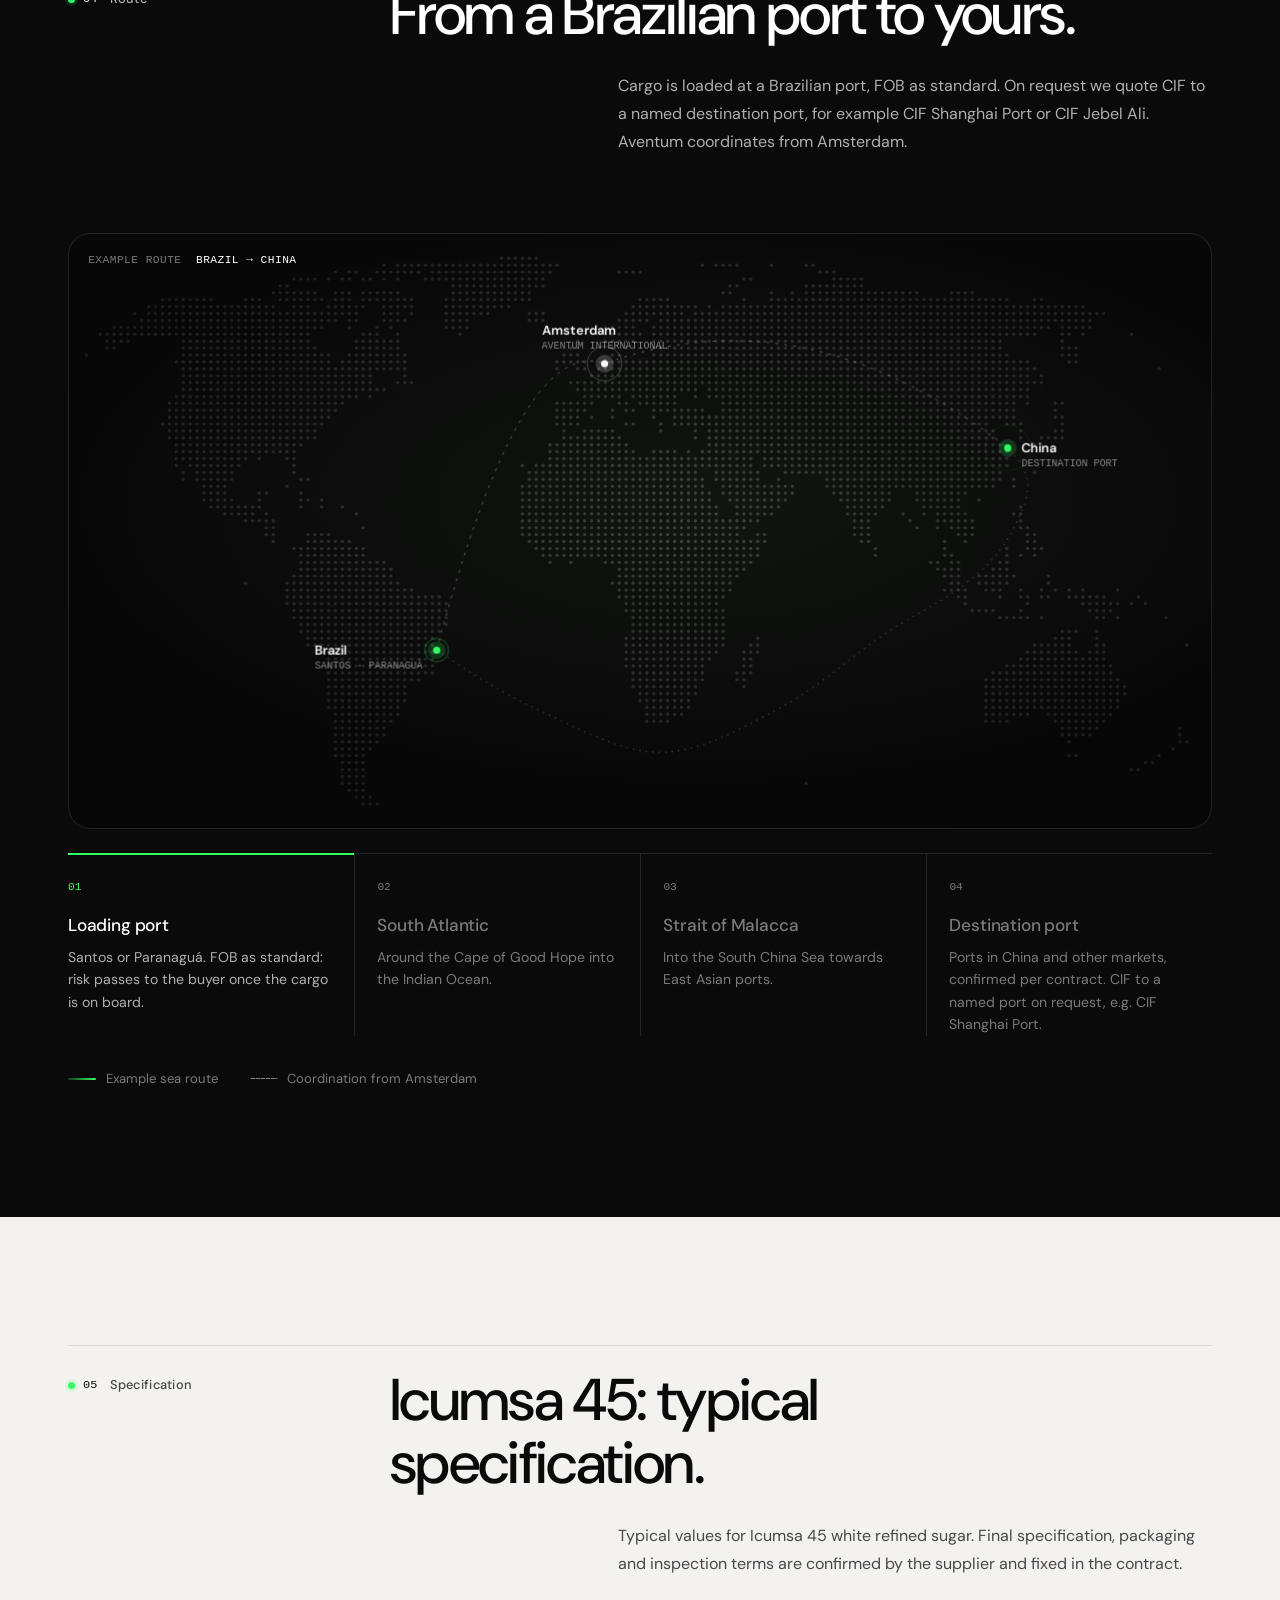
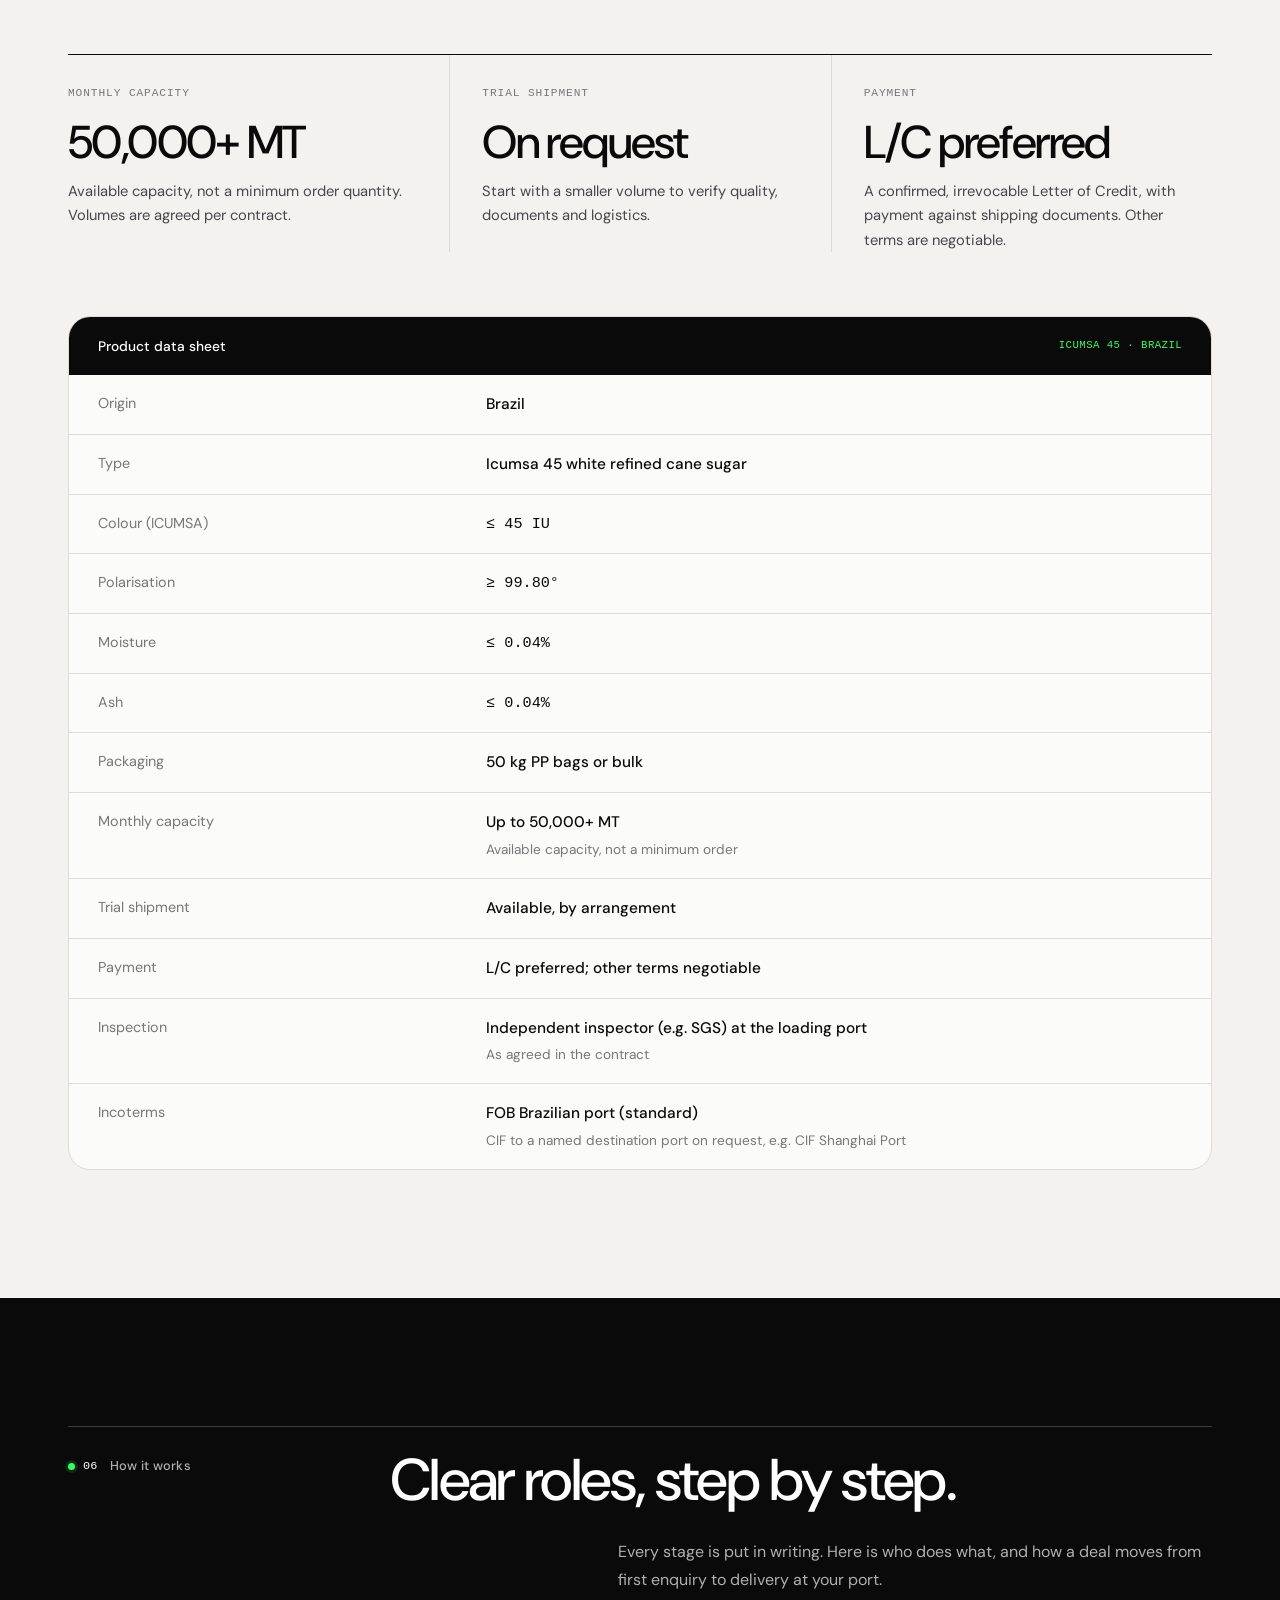
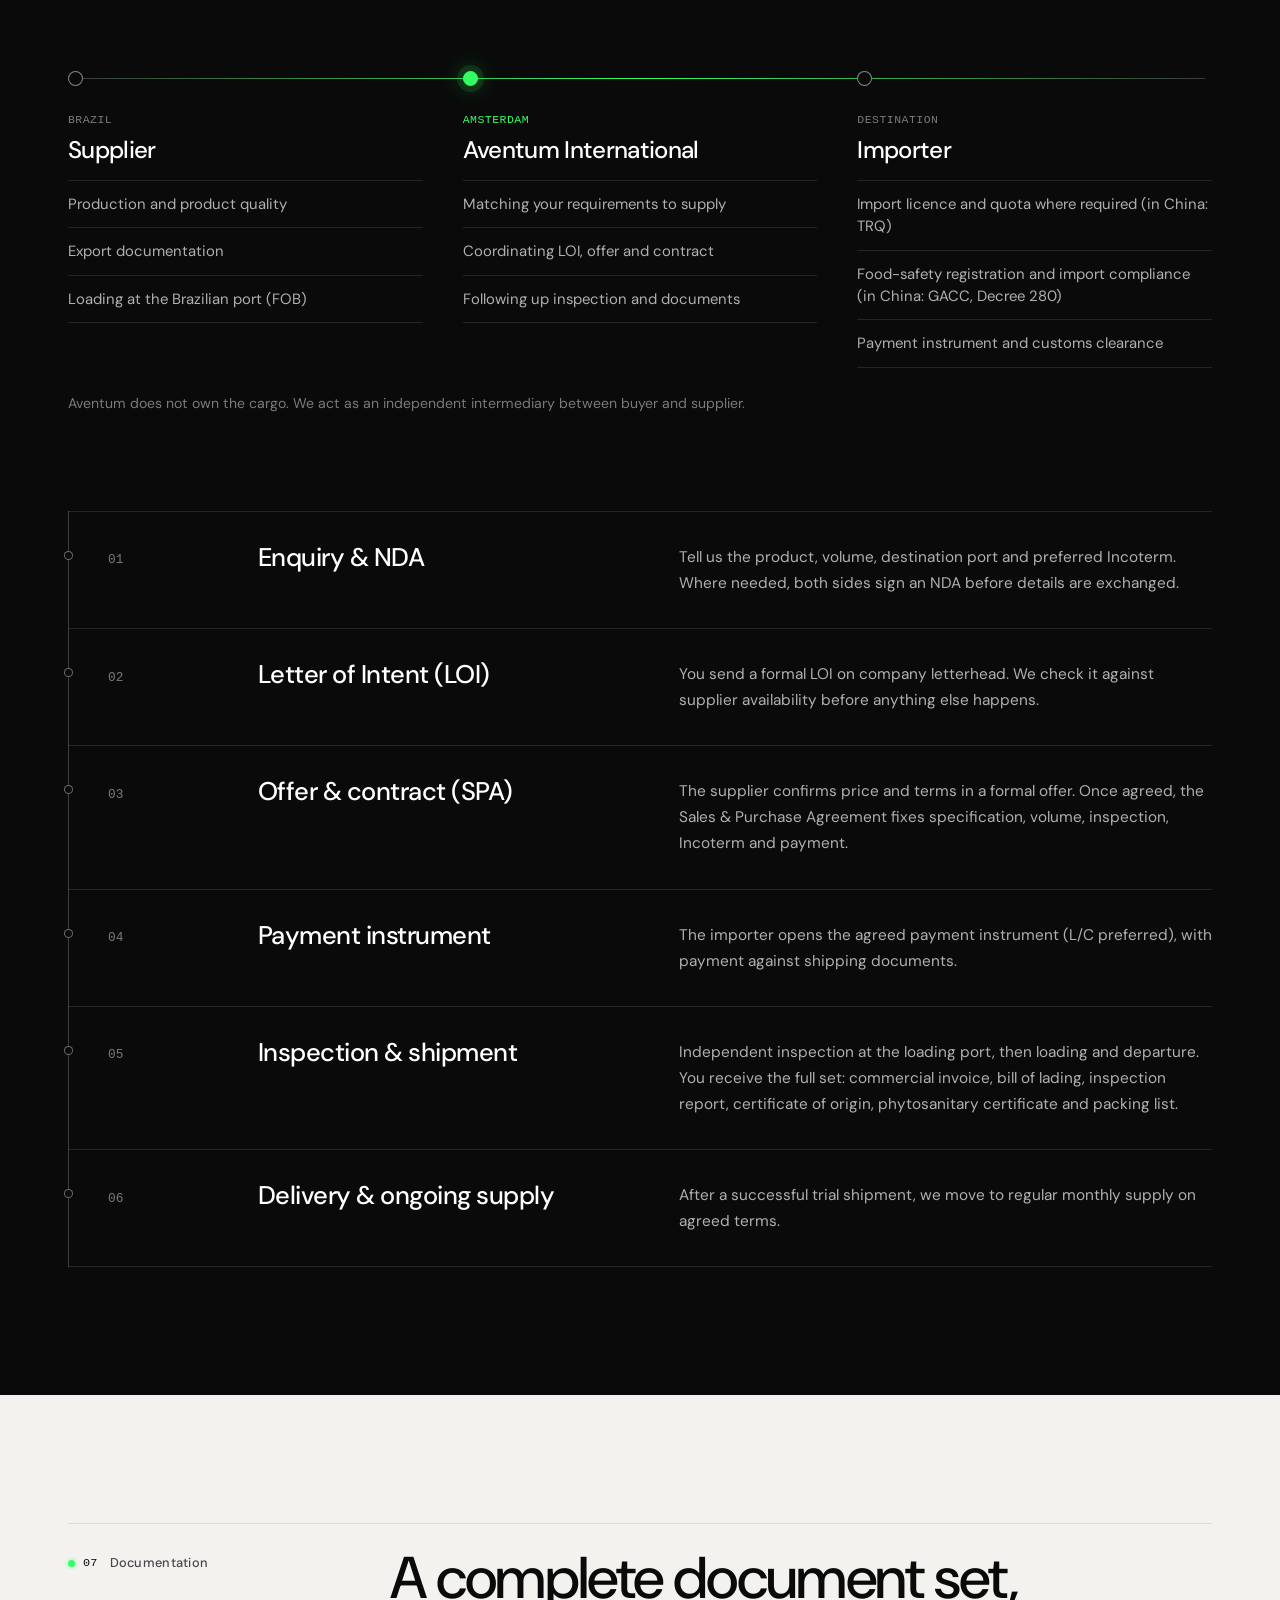
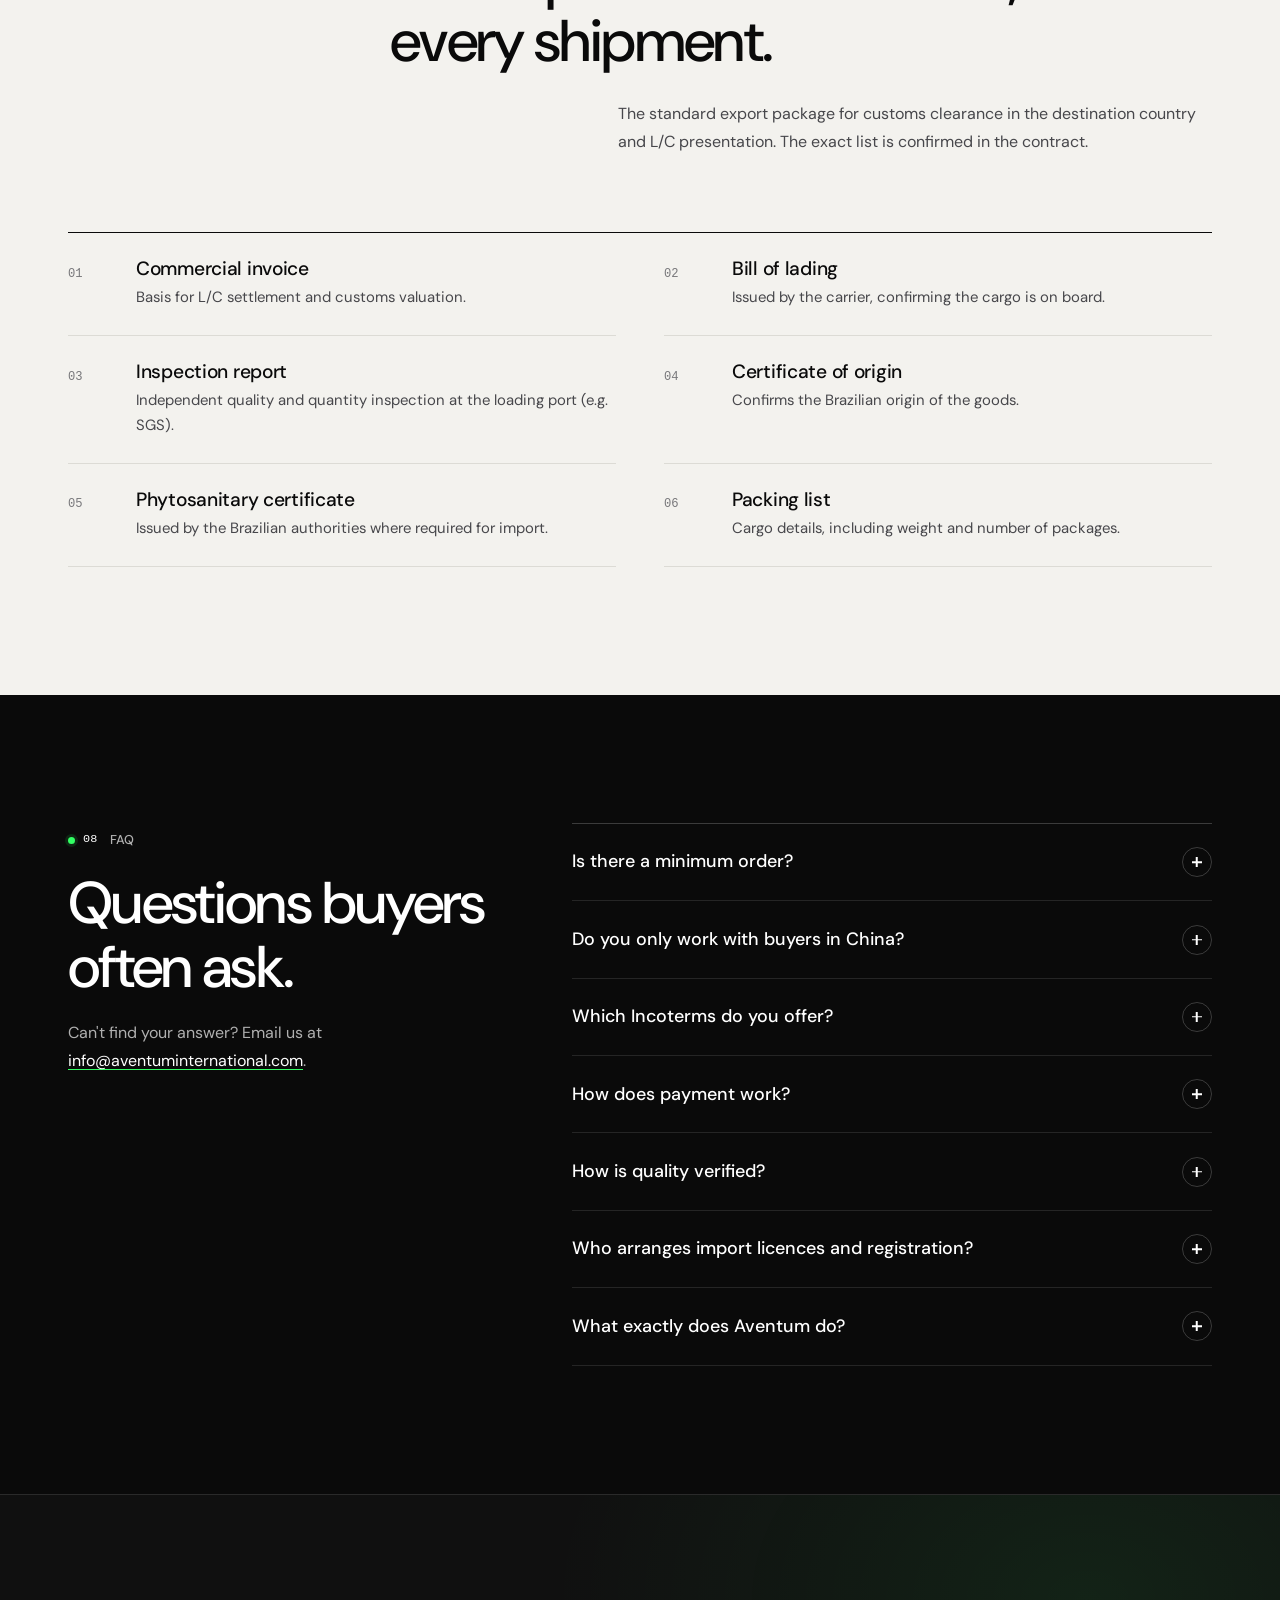
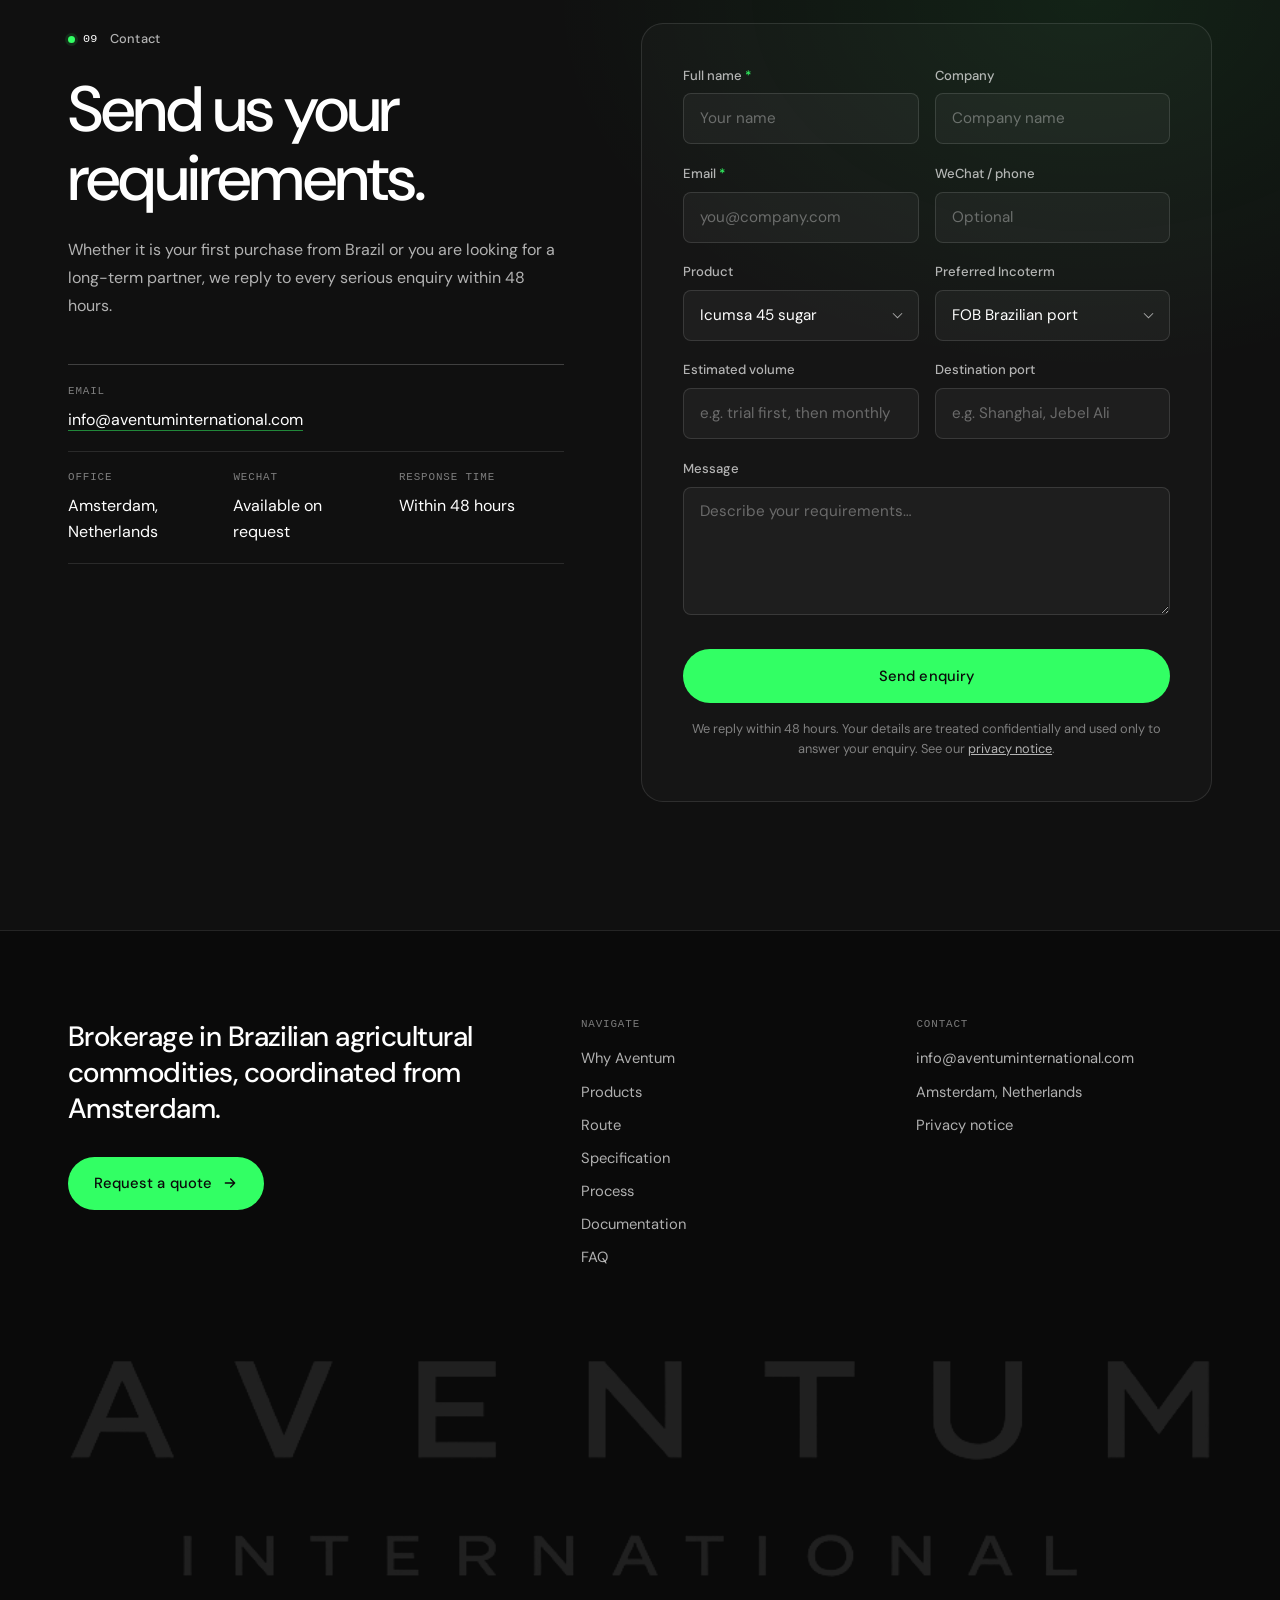
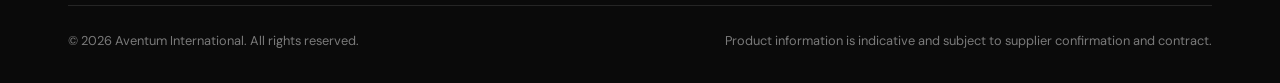
==== commit ad40354b: "Redesign: editorial layout, voyage map, cache busting - Editorial section headings with index labels" ====
--- a/index.html
+++ b/index.html
@@ -38,8 +38,8 @@
 <link rel="stylesheet" href="https://fonts.googleapis.com/css2?family=DM+Sans:opsz,wght@9..40,400;9..40,500;9..40,600&display=swap" media="print" id="font-css">
 <noscript><link rel="stylesheet" href="https://fonts.googleapis.com/css2?family=DM+Sans:opsz,wght@9..40,400;9..40,500;9..40,600&display=swap"></noscript>
 
-<link rel="stylesheet" href="styles.css">
-<script src="lang-init.js"></script>
+<link rel="stylesheet" href="styles.css?v=559e41b6">
+<script src="lang-init.js?v=16438702"></script>
 
 <script type="application/ld+json">
 {
@@ -148,6 +148,7 @@
         <li><a href="#route"><span class="lang-en">Route</span><span class="lang-cn">航线</span></a></li>
         <li><a href="#spec"><span class="lang-en">Specification</span><span class="lang-cn">规格</span></a></li>
         <li><a href="#process"><span class="lang-en">Process</span><span class="lang-cn">流程</span></a></li>
+        <li><a href="#faq"><span class="lang-en">FAQ</span><span class="lang-cn">常见问题</span></a></li>
       </ul>
     </nav>
 
@@ -156,7 +157,7 @@
         <button type="button" class="lang-btn" data-lang="en" aria-pressed="true" lang="en" aria-label="English">EN</button>
         <button type="button" class="lang-btn" data-lang="cn" aria-pressed="false" lang="zh-CN" aria-label="中文（简体）">中文</button>
       </div>
-      <a class="btn btn-primary header-cta" href="#contact"><span class="lang-en">Contact us</span><span class="lang-cn">联系我们</span></a>
+      <a class="btn btn-primary header-cta" href="#contact"><span class="lang-en">Request a quote</span><span class="lang-cn">立即询价</span></a>
       <button type="button" class="menu-toggle" id="menu-toggle" aria-expanded="false" aria-controls="mobile-menu" data-aria-en="Open menu" data-aria-cn="打开菜单" aria-label="Open menu"><span></span></button>
     </div>
   </div>
@@ -187,22 +188,28 @@
   </div>
 
   <div class="wrap hero-content">
-    <p class="hero-tag hero-anim d1"><span class="pulse-dot" aria-hidden="true"></span><span class="lang-en">Commodity brokerage · Amsterdam · Brazil · Global markets</span><span class="lang-cn">大宗商品经纪 · 阿姆斯特丹 · 巴西 · 全球市场</span></p>
+    <p class="hero-kicker hero-anim d1">
+      <span class="lang-en">Commodity brokerage</span><span class="lang-cn">大宗商品经纪</span>
+      <span class="kicker-line" aria-hidden="true"></span>
+      <span class="mono"><span class="lang-en">Amsterdam · Brazil · Global markets</span><span class="lang-cn">阿姆斯特丹 · 巴西 · 全球市场</span></span>
+    </p>
     <h1 id="hero-title" class="hero-anim d2">
       <span class="lang-en">Brazilian sugar, <em>brokered with clarity.</em></span>
       <span class="lang-cn">巴西白砂糖，<em>透明可靠的经纪服务。</em></span>
     </h1>
-    <p class="hero-sub hero-anim d3">
-      <span class="lang-en">We connect importers in China and other markets with Brazilian suppliers of Icumsa 45 white refined sugar. Clear roles, written agreements, and independent quality inspection at the loading port as agreed in the contract.</span>
-      <span class="lang-cn">我们为中国及其他市场的进口商对接巴西 ICUMSA 45 精制白砂糖供应商。角色清晰、协议书面化，并按合同约定在装货港进行独立质量检验。</span>
-    </p>
-    <div class="hero-cta hero-anim d4">
-      <a href="#contact" class="btn btn-primary"><span class="lang-en">Request a quote</span><span class="lang-cn">立即询价</span><svg viewBox="0 0 24 24" fill="none" stroke="currentColor" stroke-width="2" stroke-linecap="round" stroke-linejoin="round" aria-hidden="true"><path d="M5 12h14M13 6l6 6-6 6"/></svg></a>
-      <a href="#spec" class="btn btn-ghost"><span class="lang-en">View specification</span><span class="lang-cn">查看规格</span></a>
-    </div>
-  </div>
-
-  <div class="hero-facts hero-anim d4">
+    <div class="hero-bottom">
+      <p class="hero-sub hero-anim d3">
+        <span class="lang-en">We connect importers in China and other markets with Brazilian suppliers of Icumsa 45 white refined sugar. Clear roles, written agreements, and independent quality inspection at the loading port as agreed in the contract.</span>
+        <span class="lang-cn">我们为中国及其他市场的进口商对接巴西 ICUMSA 45 精制白砂糖供应商。角色清晰、协议书面化，并按合同约定在装货港进行独立质量检验。</span>
+      </p>
+      <div class="hero-cta hero-anim d4">
+        <a href="#contact" class="btn btn-primary"><span class="lang-en">Request a quote</span><span class="lang-cn">立即询价</span><svg viewBox="0 0 24 24" fill="none" stroke="currentColor" stroke-width="2" stroke-linecap="round" stroke-linejoin="round" aria-hidden="true"><path d="M5 12h14M13 6l6 6-6 6"/></svg></a>
+        <a href="#spec" class="btn btn-ghost"><span class="lang-en">View specification</span><span class="lang-cn">查看规格</span></a>
+      </div>
+    </div>
+  </div>
+
+  <div class="hero-bar hero-anim d4">
     <div class="wrap">
       <dl>
         <div><dt><span class="lang-en">Product</span><span class="lang-cn">产品</span></dt><dd><span class="lang-en">Icumsa 45 white sugar</span><span class="lang-cn">ICUMSA 45 白砂糖</span></dd></div>
@@ -212,87 +219,97 @@
       </dl>
     </div>
   </div>
+
+  <div class="ticker" aria-hidden="true">
+    <div class="ticker-track">
+      <ul class="ticker-list">
+        <li>ICUMSA 45</li>
+        <li><span class="lang-en">Polarisation ≥ 99.80°</span><span class="lang-cn">旋光度 ≥ 99.80°</span></li>
+        <li><span class="lang-en">Moisture ≤ 0.04%</span><span class="lang-cn">水分 ≤ 0.04%</span></li>
+        <li><span class="lang-en">FOB Santos / Paranaguá</span><span class="lang-cn">桑托斯 / 巴拉那瓜 FOB</span></li>
+        <li><span class="lang-en">CIF named port on request</span><span class="lang-cn">可报指定港 CIF</span></li>
+        <li><span class="lang-en">L/C preferred</span><span class="lang-cn">优先信用证</span></li>
+        <li><span class="lang-en">Trial shipments by arrangement</span><span class="lang-cn">可安排试单</span></li>
+        <li><span class="lang-en">Up to 50,000+ MT per month</span><span class="lang-cn">每月最高 50,000+ 吨</span></li>
+      </ul>
+      <ul class="ticker-list">
+        <li>ICUMSA 45</li>
+        <li><span class="lang-en">Polarisation ≥ 99.80°</span><span class="lang-cn">旋光度 ≥ 99.80°</span></li>
+        <li><span class="lang-en">Moisture ≤ 0.04%</span><span class="lang-cn">水分 ≤ 0.04%</span></li>
+        <li><span class="lang-en">FOB Santos / Paranaguá</span><span class="lang-cn">桑托斯 / 巴拉那瓜 FOB</span></li>
+        <li><span class="lang-en">CIF named port on request</span><span class="lang-cn">可报指定港 CIF</span></li>
+        <li><span class="lang-en">L/C preferred</span><span class="lang-cn">优先信用证</span></li>
+        <li><span class="lang-en">Trial shipments by arrangement</span><span class="lang-cn">可安排试单</span></li>
+        <li><span class="lang-en">Up to 50,000+ MT per month</span><span class="lang-cn">每月最高 50,000+ 吨</span></li>
+      </ul>
+    </div>
+  </div>
 </section>
 
 <!-- ============ WHY AVENTUM ============ -->
 <section class="section section-light" id="why" aria-labelledby="why-title">
   <div class="wrap">
-    <div class="section-head">
-      <div>
-        <p class="eyebrow reveal"><span class="eyebrow-num">01</span><span class="lang-en">Why Aventum</span><span class="lang-cn">为何选择我们</span></p>
+    <div class="sec-head">
+      <p class="sec-label reveal"><span class="sec-idx">01</span><span class="lang-en">Why Aventum</span><span class="lang-cn">为何选择我们</span></p>
+      <div class="sec-title">
         <h2 id="why-title" class="reveal"><span class="lang-en">A transparent link between Brazil and your market.</span><span class="lang-cn">连接巴西与您所在市场的透明纽带。</span></h2>
-      </div>
-      <p class="lead reveal d1"><span class="lang-en">Fraud and unreliable counterparties are the biggest risk in agricultural commodity trade. Our answer is not bigger promises. It is clear roles, written agreements and documents you can check.</span><span class="lang-cn">欺诈和不可靠的交易对手是农产品贸易中最大的风险。我们的应对方式不是更大的承诺，而是清晰的角色分工、书面协议以及可供核查的文件。</span></p>
-    </div>
-
-    <div class="why-grid">
-      <article class="card reveal">
-        <div class="icon" aria-hidden="true"><svg viewBox="0 0 24 24"><path d="M10 13a5 5 0 0 0 7.07 0l3-3a5 5 0 0 0-7.07-7.07l-1.5 1.5"/><path d="M14 11a5 5 0 0 0-7.07 0l-3 3a5 5 0 0 0 7.07 7.07l1.5-1.5"/></svg></div>
+        <p class="lead reveal d1"><span class="lang-en">Fraud and unreliable counterparties are the biggest risk in agricultural commodity trade. Our answer is not bigger promises. It is clear roles, written agreements and documents you can check.</span><span class="lang-cn">欺诈和不可靠的交易对手是农产品贸易中最大的风险。我们的应对方式不是更大的承诺，而是清晰的角色分工、书面协议以及可供核查的文件。</span></p>
+      </div>
+    </div>
+
+    <ol class="pillars">
+      <li class="pillar reveal">
+        <span class="pillar-idx">01</span>
         <h3><span class="lang-en">Direct supplier relationship</span><span class="lang-cn">直接对接供应商</span></h3>
         <p><span class="lang-en">We work directly with our supply partner in Brazil, so you know who is on the other side of the deal. Supplier documentation is shared at the appropriate contract stage.</span><span class="lang-cn">我们与巴西供应合作伙伴直接合作，让您清楚交易的另一方是谁。供应商相关文件将在合同的相应阶段提供。</span></p>
-      </article>
-      <article class="card reveal d1">
-        <div class="icon" aria-hidden="true"><svg viewBox="0 0 24 24"><path d="M12 3v18M7 21h10M5 7h14M5 7l-3 6a3 3 0 0 0 6 0zM19 7l-3 6a3 3 0 0 0 6 0z"/></svg></div>
+      </li>
+      <li class="pillar reveal d1">
+        <span class="pillar-idx">02</span>
         <h3><span class="lang-en">Independent intermediary</span><span class="lang-cn">独立中间方</span></h3>
         <p><span class="lang-en">We are a broker. We don't own the cargo and we don't trade on our own account. Our role is to bring buyer and supplier together and keep the deal on track until the cargo arrives as agreed.</span><span class="lang-cn">我们是经纪方：不拥有货物，也不进行自营交易。我们的职责是撮合买卖双方，并全程跟进，直至货物按约定交付。</span></p>
-      </article>
-      <article class="card reveal d2">
-        <div class="icon" aria-hidden="true"><svg viewBox="0 0 24 24"><path d="M12 21s-7-6.2-7-11.5A7 7 0 0 1 19 9.5C19 14.8 12 21 12 21z"/><circle cx="12" cy="9.5" r="2.5"/></svg></div>
+      </li>
+      <li class="pillar reveal d2">
+        <span class="pillar-idx">03</span>
         <h3><span class="lang-en">Netherlands-based</span><span class="lang-cn">立足荷兰</span></h3>
         <p><span class="lang-en">Based in Amsterdam. One fixed point of contact who stays involved from your first enquiry to final delivery.</span><span class="lang-cn">总部位于阿姆斯特丹。由固定联系人负责，从您的首次询价到最终交货全程跟进。</span></p>
-      </article>
-      <article class="card reveal d3">
-        <div class="icon" aria-hidden="true"><svg viewBox="0 0 24 24"><path d="M9 3h6M10 3v6L4.5 18.5A1.7 1.7 0 0 0 6 21h12a1.7 1.7 0 0 0 1.5-2.5L14 9V3"/><path d="M7.5 15h9"/></svg></div>
+      </li>
+      <li class="pillar reveal d3">
+        <span class="pillar-idx">04</span>
         <h3><span class="lang-en">Start with a trial shipment</span><span class="lang-cn">先从试单开始</span></h3>
         <p><span class="lang-en">Check quality, documents and logistics with a trial shipment before you commit to monthly volumes. Size and terms are agreed together.</span><span class="lang-cn">在确定月度供应量之前，可先通过试单验证质量、单据和物流。试单数量及条款由双方协商确定。</span></p>
-      </article>
-    </div>
+      </li>
+    </ol>
   </div>
 </section>
 
 <!-- ============ WHY BRAZIL ============ -->
-<section class="section section-dark" id="brazil" aria-labelledby="brazil-title">
+<section class="section section-image" id="brazil" aria-labelledby="brazil-title">
+  <img class="section-bg" src="img-harvest.jpg" width="1280" height="720" alt="" loading="lazy" decoding="async">
   <div class="wrap">
-    <div class="section-head">
-      <div>
-        <p class="eyebrow reveal"><span class="eyebrow-num">02</span><span class="lang-en">Why Brazil</span><span class="lang-cn">为何选择巴西</span></p>
+    <div class="sec-head">
+      <p class="sec-label reveal"><span class="sec-idx">02</span><span class="lang-en">Why Brazil</span><span class="lang-cn">为何选择巴西</span></p>
+      <div class="sec-title">
         <h2 id="brazil-title" class="reveal"><span class="lang-en">The world's leading sugar export base.</span><span class="lang-cn">全球领先的食糖出口基地。</span></h2>
       </div>
-      <p class="lead reveal d1"><span class="lang-en">Brazil supplies roughly 40% of the world's sugar exports, backed by large-scale cane production and established export ports.</span><span class="lang-cn">巴西约占全球食糖出口量的 40%，拥有大规模甘蔗种植与成熟的出口港口体系。</span></p>
-    </div>
-
-    <div class="brazil-stats">
-      <div class="stat reveal">
-        <p class="stat-num"><span class="accent">#</span>1</p>
-        <p class="stat-label"><span class="lang-en">World's largest sugar exporter</span><span class="lang-cn">全球最大食糖出口国</span></p>
-      </div>
-      <div class="stat reveal d1">
-        <p class="stat-num">~<span data-count="40">40</span><span class="accent">%</span></p>
-        <p class="stat-label"><span class="lang-en">Share of global sugar exports</span><span class="lang-cn">全球食糖出口占比</span></p>
-      </div>
-      <div class="stat reveal d2">
-        <p class="stat-num is-text"><span class="lang-en">Santos &amp; Paranaguá</span><span class="lang-cn">桑托斯港与巴拉那瓜港</span></p>
-        <p class="stat-label"><span class="lang-en">Main export ports</span><span class="lang-cn">主要出口港</span></p>
-      </div>
-    </div>
-
-    <ul class="fact-list">
-      <li class="fact reveal">
-        <div class="icon" aria-hidden="true"><svg viewBox="0 0 24 24"><rect x="3" y="5" width="18" height="16" rx="2"/><path d="M3 10h18M8 3v4M16 3v4"/></svg></div>
-        <p><span class="lang-en">The Centre-South crush typically runs from April to November. Export shipments from stock usually continue throughout the year.</span><span class="lang-cn">中南部压榨季通常为每年 4 月至 11 月，出口装运一般依托库存全年进行。</span></p>
-      </li>
-      <li class="fact reveal d1">
-        <div class="icon" aria-hidden="true"><svg viewBox="0 0 24 24"><circle cx="12" cy="5" r="2"/><path d="M12 7v14M5 12H3a9 9 0 0 0 18 0h-2M8 10h8"/></svg></div>
-        <p><span class="lang-en">Deep-water ports at Santos and Paranaguá, with established bulk and container routes to Asia, the Middle East, Africa and Europe.</span><span class="lang-cn">桑托斯港和巴拉那瓜港均为深水港，至亚洲、中东、非洲及欧洲的散货及集装箱航线成熟。</span></p>
-      </li>
-      <li class="fact reveal">
-        <div class="icon" aria-hidden="true"><svg viewBox="0 0 24 24"><path d="M9 5H7a2 2 0 0 0-2 2v12a2 2 0 0 0 2 2h10a2 2 0 0 0 2-2V7a2 2 0 0 0-2-2h-2"/><rect x="9" y="3" width="6" height="4" rx="1"/><path d="M9 13l2 2 4-4"/></svg></div>
-        <p><span class="lang-en">Food-grade product, shipped with quality and phytosanitary documentation. Compliance with the destination country's standards is confirmed in each contract.</span><span class="lang-cn">食品级产品，随附质量及植物检疫文件。是否符合目的国相关标准，将在每份合同中逐项确认。</span></p>
-      </li>
-      <li class="fact reveal d1">
-        <div class="icon" aria-hidden="true"><svg viewBox="0 0 24 24"><path d="M3 17l6-6 4 4 8-8"/><path d="M15 7h6v6"/></svg></div>
-        <p><span class="lang-en">A large, competitive supply base that suits long-term contracts as well as trial orders.</span><span class="lang-cn">供应基础庞大且具有竞争力，既适合长期合同，也适合试单。</span></p>
-      </li>
+    </div>
+
+    <div class="brazil-grid">
+      <div class="bigstat reveal">
+        <p class="bigstat-num">~<span data-count="40">40</span><span class="pct">%</span></p>
+        <p class="bigstat-label"><span class="lang-en">of the world's sugar exports come from Brazil, backed by large-scale cane production and established export ports.</span><span class="lang-cn">的全球食糖出口来自巴西，依托大规模甘蔗种植与成熟的出口港口体系。</span></p>
+      </div>
+      <dl class="stat-rows">
+        <div class="reveal d1"><dt><span class="lang-en">Global rank</span><span class="lang-cn">全球排名</span></dt><dd><span class="lang-en">#1 sugar exporter</span><span class="lang-cn">全球第一大食糖出口国</span></dd></div>
+        <div class="reveal d2"><dt><span class="lang-en">Main export ports</span><span class="lang-cn">主要出口港</span></dt><dd><span class="lang-en">Santos &amp; Paranaguá</span><span class="lang-cn">桑托斯港与巴拉那瓜港</span></dd></div>
+        <div class="reveal d3"><dt><span class="lang-en">Centre-South crush</span><span class="lang-cn">中南部压榨季</span></dt><dd><span class="lang-en">April to November</span><span class="lang-cn">4 月至 11 月</span></dd></div>
+      </dl>
+    </div>
+
+    <ul class="notes">
+      <li class="reveal"><span class="note-label"><span class="lang-en">Season</span><span class="lang-cn">季节</span></span><p><span class="lang-en">Export shipments from stock usually continue throughout the year.</span><span class="lang-cn">出口装运一般依托库存全年进行。</span></p></li>
+      <li class="reveal d1"><span class="note-label"><span class="lang-en">Ports</span><span class="lang-cn">港口</span></span><p><span class="lang-en">Deep-water ports with established bulk and container routes to Asia, the Middle East, Africa and Europe.</span><span class="lang-cn">深水港，至亚洲、中东、非洲及欧洲的散货及集装箱航线成熟。</span></p></li>
+      <li class="reveal d2"><span class="note-label"><span class="lang-en">Quality</span><span class="lang-cn">质量</span></span><p><span class="lang-en">Food-grade product, shipped with quality and phytosanitary documentation. Compliance with the destination country's standards is confirmed in each contract.</span><span class="lang-cn">食品级产品，随附质量及植物检疫文件。是否符合目的国相关标准，将在每份合同中逐项确认。</span></p></li>
+      <li class="reveal d3"><span class="note-label"><span class="lang-en">Supply</span><span class="lang-cn">供应</span></span><p><span class="lang-en">A large, competitive supply base that suits long-term contracts as well as trial orders.</span><span class="lang-cn">供应基础庞大且具有竞争力，既适合长期合同，也适合试单。</span></p></li>
     </ul>
   </div>
 </section>
@@ -300,144 +317,176 @@
 <!-- ============ PRODUCTS ============ -->
 <section class="section section-light" id="products" aria-labelledby="products-title">
   <div class="wrap">
-    <div class="section-head">
-      <div>
-        <p class="eyebrow reveal"><span class="eyebrow-num">03</span><span class="lang-en">Products</span><span class="lang-cn">产品</span></p>
-        <h2 id="products-title" class="reveal"><span class="lang-en">Icumsa 45 first. <em>More on request.</em></span><span class="lang-cn">以 ICUMSA 45 为核心，<em>其他品类按需提供。</em></span></h2>
-      </div>
-      <p class="lead reveal d1"><span class="lang-en">Our focus is Icumsa 45 white refined cane sugar. Through our network in Brazil we can also source other agricultural commodities on request, subject to supplier confirmation.</span><span class="lang-cn">我们的核心产品是 ICUMSA 45 精制白砂糖（甘蔗糖）。通过在巴西的合作网络，我们也可按需采购其他农产品，具体以供应商确认为准。</span></p>
-    </div>
-
-    <div class="products-grid">
-      <article class="card product-featured reveal">
-        <span class="badge badge-accent"><span class="lang-en">Primary product</span><span class="lang-cn">核心产品</span></span>
+    <div class="sec-head">
+      <p class="sec-label reveal"><span class="sec-idx">03</span><span class="lang-en">Products</span><span class="lang-cn">产品</span></p>
+      <div class="sec-title">
+        <h2 id="products-title" class="reveal"><span class="lang-en">Icumsa 45 first. More on request.</span><span class="lang-cn">以 ICUMSA 45 为核心，其他品类按需提供。</span></h2>
+        <p class="lead reveal d1"><span class="lang-en">Our focus is Icumsa 45 white refined cane sugar. Through our network in Brazil we can also source other agricultural commodities on request, subject to supplier confirmation.</span><span class="lang-cn">我们的核心产品是 ICUMSA 45 精制白砂糖（甘蔗糖）。通过在巴西的合作网络，我们也可按需采购其他农产品，具体以供应商确认为准。</span></p>
+      </div>
+    </div>
+
+    <article class="feature reveal">
+      <div class="feature-media">
+        <img src="img-fields.jpg" width="1280" height="720" loading="lazy" decoding="async" alt="Aerial view of farmland in Brazil" data-alt-en="Aerial view of farmland in Brazil" data-alt-cn="巴西农田航拍">
+        <span class="feature-tag mono"><span class="lang-en">Origin: Brazil</span><span class="lang-cn">产地：巴西</span></span>
+      </div>
+      <div class="feature-body">
+        <p class="feature-kicker"><span class="dot" aria-hidden="true"></span><span class="lang-en">Primary product</span><span class="lang-cn">核心产品</span></p>
         <h3><span class="lang-en">Icumsa 45 white refined sugar</span><span class="lang-cn">ICUMSA 45 精制白砂糖</span></h3>
         <p><span class="lang-en">White refined cane sugar of Brazilian origin, food grade. Available capacity of up to 50,000+ MT per month, with trial shipments by arrangement.</span><span class="lang-cn">巴西原产精制白砂糖（甘蔗糖），食品级。可供应能力每月最高 50,000+ 吨，可协商安排试单。</span></p>
-        <ul class="chips">
-          <li><span class="lang-en">FOB Brazilian port</span><span class="lang-cn">巴西港口 FOB</span></li>
-          <li><span class="lang-en">CIF named port on request</span><span class="lang-cn">可报指定港 CIF</span></li>
-          <li><span class="lang-en">50 kg bags or bulk</span><span class="lang-cn">50 公斤袋装或散装</span></li>
-        </ul>
-        <a class="btn btn-primary" href="#spec"><span class="lang-en">View specification</span><span class="lang-cn">查看规格</span><svg viewBox="0 0 24 24" fill="none" stroke="currentColor" stroke-width="2" stroke-linecap="round" stroke-linejoin="round" aria-hidden="true"><path d="M5 12h14M13 6l6 6-6 6"/></svg></a>
-      </article>
-
-      <article class="card product-card reveal d1">
-        <span class="badge badge-muted"><span class="lang-en">On request</span><span class="lang-cn">按需提供</span></span>
-        <h3><span class="lang-en">Soybeans</span><span class="lang-cn">大豆</span></h3>
-        <p><span class="lang-en">Brazilian soybeans through our expanding network. Grade, volume and availability on request.</span><span class="lang-cn">通过我们不断扩展的网络供应巴西大豆。等级、数量及供货情况请咨询。</span></p>
-      </article>
-      <article class="card product-card reveal d2">
-        <span class="badge badge-muted"><span class="lang-en">On request</span><span class="lang-cn">按需提供</span></span>
-        <h3><span class="lang-en">Maize / corn</span><span class="lang-cn">玉米</span></h3>
-        <p><span class="lang-en">Brazilian yellow maize, bulk or containerised. Specification and availability on request.</span><span class="lang-cn">巴西黄玉米，散装或集装箱运输。规格及供货情况请咨询。</span></p>
-      </article>
-      <article class="card product-card reveal d1">
-        <span class="badge badge-muted"><span class="lang-en">On request</span><span class="lang-cn">按需提供</span></span>
-        <h3><span class="lang-en">Green coffee</span><span class="lang-cn">生咖啡豆</span></h3>
-        <p><span class="lang-en">Brazilian Arabica and Robusta (Conilon) green coffee. Lots and availability on request.</span><span class="lang-cn">巴西阿拉比卡及罗布斯塔（科尼伦）生咖啡豆。批次及供货情况请咨询。</span></p>
-      </article>
-      <article class="card product-card reveal d2">
-        <span class="badge badge-muted"><span class="lang-en">Ask us</span><span class="lang-cn">欢迎咨询</span></span>
-        <h3><span class="lang-en">Other categories</span><span class="lang-cn">其他品类</span></h3>
-        <p><span class="lang-en">Looking for something else from Brazil? Tell us what you need and we will check it with our network.</span><span class="lang-cn">需要其他巴西产品？请告诉我们您的需求，我们将与合作网络核实。</span></p>
-      </article>
-    </div>
-    <p class="products-note reveal"><span class="lang-en">We only confirm what our suppliers have confirmed in writing.</span><span class="lang-cn">我们只确认供应商已书面确认的内容。</span></p>
+        <dl class="mini-spec">
+          <div><dt><span class="lang-en">Colour</span><span class="lang-cn">色值</span></dt><dd>≤ 45 IU</dd></div>
+          <div><dt><span class="lang-en">Polarisation</span><span class="lang-cn">旋光度</span></dt><dd>≥ 99.80°</dd></div>
+          <div><dt><span class="lang-en">Packaging</span><span class="lang-cn">包装</span></dt><dd><span class="lang-en">50 kg bags or bulk</span><span class="lang-cn">50 公斤袋装或散装</span></dd></div>
+          <div><dt><span class="lang-en">Terms</span><span class="lang-cn">条款</span></dt><dd><span class="lang-en">FOB · CIF named port</span><span class="lang-cn">FOB · CIF 指定港</span></dd></div>
+        </dl>
+        <div class="feature-cta">
+          <a class="btn btn-dark" href="#spec"><span class="lang-en">Full specification</span><span class="lang-cn">完整规格</span><svg viewBox="0 0 24 24" fill="none" stroke="currentColor" stroke-width="2" stroke-linecap="round" stroke-linejoin="round" aria-hidden="true"><path d="M5 12h14M13 6l6 6-6 6"/></svg></a>
+          <a class="text-link" href="#contact" data-product="Icumsa 45 sugar"><span class="lang-en">Request a quote</span><span class="lang-cn">立即询价</span></a>
+        </div>
+      </div>
+    </article>
+
+    <div class="more">
+      <p class="more-label reveal"><span class="lang-en">Also available on request</span><span class="lang-cn">亦可按需提供</span></p>
+      <ul class="more-list">
+        <li class="reveal"><a href="#contact" data-product="Soybeans">
+          <span class="more-name"><span class="lang-en">Soybeans</span><span class="lang-cn">大豆</span></span>
+          <span class="more-desc"><span class="lang-en">Brazilian soybeans through our expanding network. Grade, volume and availability on request.</span><span class="lang-cn">通过我们不断扩展的网络供应巴西大豆。等级、数量及供货情况请咨询。</span></span>
+          <span class="more-tag"><span class="lang-en">On request</span><span class="lang-cn">按需提供</span></span>
+          <span class="more-arrow" aria-hidden="true">→</span>
+        </a></li>
+        <li class="reveal"><a href="#contact" data-product="Maize / corn">
+          <span class="more-name"><span class="lang-en">Maize / corn</span><span class="lang-cn">玉米</span></span>
+          <span class="more-desc"><span class="lang-en">Brazilian yellow maize, bulk or containerised. Specification and availability on request.</span><span class="lang-cn">巴西黄玉米，散装或集装箱运输。规格及供货情况请咨询。</span></span>
+          <span class="more-tag"><span class="lang-en">On request</span><span class="lang-cn">按需提供</span></span>
+          <span class="more-arrow" aria-hidden="true">→</span>
+        </a></li>
+        <li class="reveal"><a href="#contact" data-product="Green coffee">
+          <span class="more-name"><span class="lang-en">Green coffee</span><span class="lang-cn">生咖啡豆</span></span>
+          <span class="more-desc"><span class="lang-en">Brazilian Arabica and Robusta (Conilon) green coffee. Lots and availability on request.</span><span class="lang-cn">巴西阿拉比卡及罗布斯塔（科尼伦）生咖啡豆。批次及供货情况请咨询。</span></span>
+          <span class="more-tag"><span class="lang-en">On request</span><span class="lang-cn">按需提供</span></span>
+          <span class="more-arrow" aria-hidden="true">→</span>
+        </a></li>
+        <li class="reveal"><a href="#contact" data-product="Other">
+          <span class="more-name"><span class="lang-en">Other categories</span><span class="lang-cn">其他品类</span></span>
+          <span class="more-desc"><span class="lang-en">Looking for something else from Brazil? Tell us what you need and we will check it with our network.</span><span class="lang-cn">需要其他巴西产品？请告诉我们您的需求，我们将与合作网络核实。</span></span>
+          <span class="more-tag"><span class="lang-en">Ask us</span><span class="lang-cn">欢迎咨询</span></span>
+          <span class="more-arrow" aria-hidden="true">→</span>
+        </a></li>
+      </ul>
+      <p class="products-note reveal"><span class="lang-en">We only confirm what our suppliers have confirmed in writing.</span><span class="lang-cn">我们只确认供应商已书面确认的内容。</span></p>
+    </div>
   </div>
 </section>
 
 <!-- ============ ROUTE ============ -->
 <section class="section section-dark" id="route" aria-labelledby="route-title">
   <div class="wrap">
-    <div class="section-head">
-      <div>
-        <p class="eyebrow reveal"><span class="eyebrow-num">04</span><span class="lang-en">Route</span><span class="lang-cn">航线</span></p>
+    <div class="sec-head">
+      <p class="sec-label reveal"><span class="sec-idx">04</span><span class="lang-en">Route</span><span class="lang-cn">航线</span></p>
+      <div class="sec-title">
         <h2 id="route-title" class="reveal"><span class="lang-en">From a Brazilian port to yours.</span><span class="lang-cn">从巴西港口，到您的港口。</span></h2>
-      </div>
-      <p class="lead reveal d1"><span class="lang-en">Cargo is loaded at a Brazilian port, FOB as standard. On request we quote CIF to a named destination port, for example CIF Shanghai Port or CIF Jebel Ali. Aventum coordinates from Amsterdam.</span><span class="lang-cn">货物在巴西港口装船，标准条款为 FOB。如有需要，我们可报指定目的港的 CIF 价格，例如 CIF 上海港或 CIF 杰贝阿里港。Aventum 在阿姆斯特丹负责全程协调。</span></p>
-    </div>
-
-    <figure class="reveal">
+        <p class="lead reveal d1"><span class="lang-en">Cargo is loaded at a Brazilian port, FOB as standard. On request we quote CIF to a named destination port, for example CIF Shanghai Port or CIF Jebel Ali. Aventum coordinates from Amsterdam.</span><span class="lang-cn">货物在巴西港口装船，标准条款为 FOB。如有需要，我们可报指定目的港的 CIF 价格，例如 CIF 上海港或 CIF 杰贝阿里港。Aventum 在阿姆斯特丹负责全程协调。</span></p>
+      </div>
+    </div>
+
+    <figure class="voyage reveal">
       <div class="map-frame" id="map-frame">
         <picture>
           <source srcset="world-map.webp" type="image/webp">
-          <img class="map-img" src="world-map.png" width="1661" height="866" loading="lazy" decoding="async" alt="World map showing an example sea route from Brazil to China, coordinated from Amsterdam" data-alt-en="World map showing an example sea route from Brazil to China, coordinated from Amsterdam" data-alt-cn="世界地图：显示从巴西到中国的示例海运航线，由阿姆斯特丹协调">
+          <img class="map-img" id="map-img" src="world-map.png" width="1661" height="866" decoding="async" alt="World map showing an example sea route from Brazil to China, coordinated from Amsterdam" data-alt-en="World map showing an example sea route from Brazil to China, coordinated from Amsterdam" data-alt-cn="世界地图：显示从巴西到中国的示例海运航线，由阿姆斯特丹协调">
         </picture>
         <canvas id="map-canvas" aria-hidden="true"></canvas>
+        <div class="map-hud" aria-hidden="true">
+          <span class="mono"><span class="lang-en">Example route</span><span class="lang-cn">示例航线</span></span>
+          <span class="mono map-hud-route"><span class="lang-en">Brazil → China</span><span class="lang-cn">巴西 → 中国</span></span>
+        </div>
         <button type="button" class="map-replay" id="map-replay" data-aria-en="Replay animation" data-aria-cn="重新播放动画" aria-label="Replay animation"><svg viewBox="0 0 24 24" aria-hidden="true"><path d="M3 12a9 9 0 1 0 9-9 9.75 9.75 0 0 0-6.74 2.74L3 8"/><path d="M3 3v5h5"/></svg></button>
       </div>
       <figcaption>
+        <ol class="voyage-steps" id="voyage-steps">
+          <li data-at="0">
+            <span class="vs-idx">01</span>
+            <strong><span class="lang-en">Loading port</span><span class="lang-cn">装货港</span></strong>
+            <span class="vs-desc"><span class="lang-en">Santos or Paranaguá. FOB as standard: risk passes to the buyer once the cargo is on board.</span><span class="lang-cn">桑托斯港或巴拉那瓜港。标准条款为 FOB：货物装船后风险转移至买方。</span></span>
+          </li>
+          <li data-at="0.3">
+            <span class="vs-idx">02</span>
+            <strong><span class="lang-en">South Atlantic</span><span class="lang-cn">南大西洋</span></strong>
+            <span class="vs-desc"><span class="lang-en">Around the Cape of Good Hope into the Indian Ocean.</span><span class="lang-cn">绕过好望角，进入印度洋。</span></span>
+          </li>
+          <li data-at="0.68">
+            <span class="vs-idx">03</span>
+            <strong><span class="lang-en">Strait of Malacca</span><span class="lang-cn">马六甲海峡</span></strong>
+            <span class="vs-desc"><span class="lang-en">Into the South China Sea towards East Asian ports.</span><span class="lang-cn">进入南海，驶向东亚港口。</span></span>
+          </li>
+          <li data-at="0.98">
+            <span class="vs-idx">04</span>
+            <strong><span class="lang-en">Destination port</span><span class="lang-cn">目的港</span></strong>
+            <span class="vs-desc"><span class="lang-en">Ports in China and other markets, confirmed per contract. CIF to a named port on request, e.g. CIF Shanghai Port.</span><span class="lang-cn">中国及其他市场的港口，按合同确认。可按需报指定港 CIF，例如 CIF 上海港。</span></span>
+          </li>
+        </ol>
         <ul class="map-legend">
-          <li><span class="legend-line" aria-hidden="true"></span><span class="lang-en">Example route: Brazil to China</span><span class="lang-cn">示例航线：巴西至中国</span></li>
+          <li><span class="legend-line" aria-hidden="true"></span><span class="lang-en">Example sea route</span><span class="lang-cn">示例海运航线</span></li>
           <li><span class="legend-line coord" aria-hidden="true"></span><span class="lang-en">Coordination from Amsterdam</span><span class="lang-cn">阿姆斯特丹协调</span></li>
         </ul>
       </figcaption>
     </figure>
-
-    <ul class="route-terms">
-      <li class="reveal"><strong>FOB</strong><span class="desc"><span class="lang-en">Standard. Free on board at the Brazilian loading port.</span><span class="lang-cn">标准条款：巴西装货港船上交货。</span></span></li>
-      <li class="reveal d1"><strong><span class="lang-en">CIF named port</span><span class="lang-cn">CIF 指定港</span></strong><span class="desc"><span class="lang-en">On request, always quoted to a named destination port, e.g. CIF Shanghai Port.</span><span class="lang-cn">按需提供，始终按指定目的港报价，例如 CIF 上海港。</span></span></li>
-      <li class="reveal d2"><strong><span class="lang-en">Destination</span><span class="lang-cn">目的地</span></strong><span class="desc"><span class="lang-en">Ports in China and other markets, confirmed per contract.</span><span class="lang-cn">中国及其他市场的港口，按合同确认。</span></span></li>
-    </ul>
   </div>
 </section>
 
 <!-- ============ SPECIFICATION ============ -->
 <section class="section section-light" id="spec" aria-labelledby="spec-title">
   <div class="wrap">
-    <div class="section-head">
-      <div>
-        <p class="eyebrow reveal"><span class="eyebrow-num">05</span><span class="lang-en">Specification</span><span class="lang-cn">产品规格</span></p>
-        <h2 id="spec-title" class="reveal"><span class="lang-en">Icumsa 45: <em>typical specification.</em></span><span class="lang-cn">ICUMSA 45：<em>典型规格。</em></span></h2>
-      </div>
-      <p class="lead reveal d1"><span class="lang-en">Typical values for Icumsa 45 white refined sugar. Final specification, packaging and inspection terms are confirmed by the supplier and fixed in the contract.</span><span class="lang-cn">以下为 ICUMSA 45 精制白砂糖的典型指标。最终规格、包装及检验条款由供应商确认，并写入合同。</span></p>
-    </div>
-
-    <div class="spec-grid">
-      <div class="spec-sheet reveal">
-        <div class="spec-sheet-head"><span class="lang-en">Product data sheet</span><span class="lang-cn">产品数据表</span><span>ICUMSA 45</span></div>
-        <table class="spec-table">
-          <caption class="visually-hidden"><span class="lang-en">Typical specification of Icumsa 45 white refined sugar</span><span class="lang-cn">ICUMSA 45 精制白砂糖典型规格</span></caption>
-          <tbody>
-            <tr><th scope="row"><span class="lang-en">Origin</span><span class="lang-cn">产地</span></th><td><span class="lang-en">Brazil</span><span class="lang-cn">巴西</span></td></tr>
-            <tr><th scope="row"><span class="lang-en">Type</span><span class="lang-cn">类型</span></th><td><span class="lang-en">Icumsa 45 white refined cane sugar</span><span class="lang-cn">ICUMSA 45 精制白砂糖（甘蔗糖）</span></td></tr>
-            <tr><th scope="row"><span class="lang-en">Colour (ICUMSA)</span><span class="lang-cn">色值（ICUMSA）</span></th><td>≤ 45 IU</td></tr>
-            <tr><th scope="row"><span class="lang-en">Polarisation</span><span class="lang-cn">旋光度</span></th><td>≥ 99.80°</td></tr>
-            <tr><th scope="row"><span class="lang-en">Moisture</span><span class="lang-cn">水分</span></th><td>≤ 0.04%</td></tr>
-            <tr><th scope="row"><span class="lang-en">Ash</span><span class="lang-cn">灰分</span></th><td>≤ 0.04%</td></tr>
-            <tr><th scope="row"><span class="lang-en">Packaging</span><span class="lang-cn">包装</span></th><td><span class="lang-en">50 kg PP bags or bulk</span><span class="lang-cn">50 公斤 PP 编织袋或散装</span></td></tr>
-            <tr><th scope="row"><span class="lang-en">Monthly capacity</span><span class="lang-cn">月供应能力</span></th><td><span class="lang-en">Up to 50,000+ MT</span><span class="lang-cn">每月最高 50,000+ 吨</span><small><span class="lang-en">Available capacity, not a minimum order</span><span class="lang-cn">此为可供应能力，并非最低起订量</span></small></td></tr>
-            <tr><th scope="row"><span class="lang-en">Trial shipment</span><span class="lang-cn">试单</span></th><td><span class="lang-en">Available, by arrangement</span><span class="lang-cn">可安排，数量协商</span></td></tr>
-            <tr><th scope="row"><span class="lang-en">Payment</span><span class="lang-cn">付款方式</span></th><td><span class="lang-en">L/C preferred; other terms negotiable</span><span class="lang-cn">优先信用证（L/C），其他方式可协商</span></td></tr>
-            <tr><th scope="row"><span class="lang-en">Inspection</span><span class="lang-cn">检验</span></th><td><span class="lang-en">Independent inspector (e.g. SGS) at the loading port</span><span class="lang-cn">装货港独立检验机构（如 SGS）</span><small><span class="lang-en">As agreed in the contract</span><span class="lang-cn">按合同约定</span></small></td></tr>
-            <tr><th scope="row"><span class="lang-en">Incoterms</span><span class="lang-cn">贸易术语</span></th><td><span class="lang-en">FOB Brazilian port (standard)</span><span class="lang-cn">巴西港口 FOB（标准）</span><small><span class="lang-en">CIF to a named destination port on request, e.g. CIF Shanghai Port</span><span class="lang-cn">可按需报指定目的港 CIF，例如 CIF 上海港</span></small></td></tr>
-          </tbody>
-        </table>
-        <ul class="chips">
-          <li><span class="lang-en">Brazil origin</span><span class="lang-cn">巴西原产</span></li>
-          <li><span class="lang-en">Food grade</span><span class="lang-cn">食品级</span></li>
-          <li><span class="lang-en">Independent inspection</span><span class="lang-cn">独立检验</span></li>
-          <li><span class="lang-en">Trial available</span><span class="lang-cn">可试单</span></li>
-        </ul>
-      </div>
-
-      <div class="spec-side">
-        <div class="card is-accent reveal d1">
-          <p class="card-label"><span class="lang-en">Monthly capacity</span><span class="lang-cn">月供应能力</span></p>
-          <p class="card-value"><span class="lang-en">50,000+ MT</span><span class="lang-cn">50,000+ 吨</span></p>
-          <p><span class="lang-en">Available capacity, not a minimum order quantity. Volumes are agreed per contract.</span><span class="lang-cn">此为可供应能力，并非最低起订量。具体数量按合同约定。</span></p>
-        </div>
-        <div class="card reveal d2">
-          <p class="card-label"><span class="lang-en">Trial shipment</span><span class="lang-cn">试单</span></p>
-          <p class="card-value"><span class="lang-en">On request</span><span class="lang-cn">可协商</span></p>
-          <p><span class="lang-en">Start with a smaller volume to verify quality, documents and logistics.</span><span class="lang-cn">可先小批量试单，验证质量、单据与物流。</span></p>
-        </div>
-        <div class="card reveal d3">
-          <p class="card-label"><span class="lang-en">Payment</span><span class="lang-cn">付款方式</span></p>
-          <p class="card-value"><span class="lang-en">L/C preferred</span><span class="lang-cn">优先信用证</span></p>
-          <p><span class="lang-en">Our preferred instrument is a confirmed, irrevocable Letter of Credit, with payment against shipping documents. Other terms are negotiable.</span><span class="lang-cn">我们优先采用保兑不可撤销信用证，凭装运单据付款。其他付款方式可协商。</span></p>
-        </div>
-      </div>
+    <div class="sec-head">
+      <p class="sec-label reveal"><span class="sec-idx">05</span><span class="lang-en">Specification</span><span class="lang-cn">产品规格</span></p>
+      <div class="sec-title">
+        <h2 id="spec-title" class="reveal"><span class="lang-en">Icumsa 45: typical specification.</span><span class="lang-cn">ICUMSA 45：典型规格。</span></h2>
+        <p class="lead reveal d1"><span class="lang-en">Typical values for Icumsa 45 white refined sugar. Final specification, packaging and inspection terms are confirmed by the supplier and fixed in the contract.</span><span class="lang-cn">以下为 ICUMSA 45 精制白砂糖的典型指标。最终规格、包装及检验条款由供应商确认，并写入合同。</span></p>
+      </div>
+    </div>
+
+    <div class="keyfigs">
+      <div class="keyfig reveal">
+        <p class="keyfig-label"><span class="lang-en">Monthly capacity</span><span class="lang-cn">月供应能力</span></p>
+        <p class="keyfig-value"><span class="lang-en">50,000+ MT</span><span class="lang-cn">50,000+ 吨</span></p>
+        <p class="keyfig-note"><span class="lang-en">Available capacity, not a minimum order quantity. Volumes are agreed per contract.</span><span class="lang-cn">此为可供应能力，并非最低起订量。具体数量按合同约定。</span></p>
+      </div>
+      <div class="keyfig reveal d1">
+        <p class="keyfig-label"><span class="lang-en">Trial shipment</span><span class="lang-cn">试单</span></p>
+        <p class="keyfig-value"><span class="lang-en">On request</span><span class="lang-cn">可协商</span></p>
+        <p class="keyfig-note"><span class="lang-en">Start with a smaller volume to verify quality, documents and logistics.</span><span class="lang-cn">可先小批量试单，验证质量、单据与物流。</span></p>
+      </div>
+      <div class="keyfig reveal d2">
+        <p class="keyfig-label"><span class="lang-en">Payment</span><span class="lang-cn">付款方式</span></p>
+        <p class="keyfig-value"><span class="lang-en">L/C preferred</span><span class="lang-cn">优先信用证</span></p>
+        <p class="keyfig-note"><span class="lang-en">A confirmed, irrevocable Letter of Credit, with payment against shipping documents. Other terms are negotiable.</span><span class="lang-cn">保兑不可撤销信用证，凭装运单据付款。其他付款方式可协商。</span></p>
+      </div>
+    </div>
+
+    <div class="datasheet reveal">
+      <div class="datasheet-head">
+        <span><span class="lang-en">Product data sheet</span><span class="lang-cn">产品数据表</span></span>
+        <span class="mono">ICUMSA 45 · <span class="lang-en">Brazil</span><span class="lang-cn">巴西</span></span>
+      </div>
+      <table class="spec-table">
+        <caption class="visually-hidden"><span class="lang-en">Typical specification of Icumsa 45 white refined sugar</span><span class="lang-cn">ICUMSA 45 精制白砂糖典型规格</span></caption>
+        <tbody>
+          <tr><th scope="row"><span class="lang-en">Origin</span><span class="lang-cn">产地</span></th><td><span class="lang-en">Brazil</span><span class="lang-cn">巴西</span></td></tr>
+          <tr><th scope="row"><span class="lang-en">Type</span><span class="lang-cn">类型</span></th><td><span class="lang-en">Icumsa 45 white refined cane sugar</span><span class="lang-cn">ICUMSA 45 精制白砂糖（甘蔗糖）</span></td></tr>
+          <tr><th scope="row"><span class="lang-en">Colour (ICUMSA)</span><span class="lang-cn">色值（ICUMSA）</span></th><td class="num">≤ 45 IU</td></tr>
+          <tr><th scope="row"><span class="lang-en">Polarisation</span><span class="lang-cn">旋光度</span></th><td class="num">≥ 99.80°</td></tr>
+          <tr><th scope="row"><span class="lang-en">Moisture</span><span class="lang-cn">水分</span></th><td class="num">≤ 0.04%</td></tr>
+          <tr><th scope="row"><span class="lang-en">Ash</span><span class="lang-cn">灰分</span></th><td class="num">≤ 0.04%</td></tr>
+          <tr><th scope="row"><span class="lang-en">Packaging</span><span class="lang-cn">包装</span></th><td><span class="lang-en">50 kg PP bags or bulk</span><span class="lang-cn">50 公斤 PP 编织袋或散装</span></td></tr>
+          <tr><th scope="row"><span class="lang-en">Monthly capacity</span><span class="lang-cn">月供应能力</span></th><td><span class="lang-en">Up to 50,000+ MT</span><span class="lang-cn">每月最高 50,000+ 吨</span><small><span class="lang-en">Available capacity, not a minimum order</span><span class="lang-cn">此为可供应能力，并非最低起订量</span></small></td></tr>
+          <tr><th scope="row"><span class="lang-en">Trial shipment</span><span class="lang-cn">试单</span></th><td><span class="lang-en">Available, by arrangement</span><span class="lang-cn">可安排，数量协商</span></td></tr>
+          <tr><th scope="row"><span class="lang-en">Payment</span><span class="lang-cn">付款方式</span></th><td><span class="lang-en">L/C preferred; other terms negotiable</span><span class="lang-cn">优先信用证（L/C），其他方式可协商</span></td></tr>
+          <tr><th scope="row"><span class="lang-en">Inspection</span><span class="lang-cn">检验</span></th><td><span class="lang-en">Independent inspector (e.g. SGS) at the loading port</span><span class="lang-cn">装货港独立检验机构（如 SGS）</span><small><span class="lang-en">As agreed in the contract</span><span class="lang-cn">按合同约定</span></small></td></tr>
+          <tr><th scope="row"><span class="lang-en">Incoterms</span><span class="lang-cn">贸易术语</span></th><td><span class="lang-en">FOB Brazilian port (standard)</span><span class="lang-cn">巴西港口 FOB（标准）</span><small><span class="lang-en">CIF to a named destination port on request, e.g. CIF Shanghai Port</span><span class="lang-cn">可按需报指定目的港 CIF，例如 CIF 上海港</span></small></td></tr>
+        </tbody>
+      </table>
     </div>
   </div>
 </section>
@@ -445,34 +494,39 @@
 <!-- ============ PROCESS ============ -->
 <section class="section section-dark" id="process" aria-labelledby="process-title">
   <div class="wrap">
-    <div class="section-head">
-      <div>
-        <p class="eyebrow reveal"><span class="eyebrow-num">06</span><span class="lang-en">How it works</span><span class="lang-cn">合作流程</span></p>
-        <h2 id="process-title" class="reveal"><span class="lang-en">Clear roles, <em>step by step.</em></span><span class="lang-cn">角色清晰，<em>循序推进。</em></span></h2>
-      </div>
-      <p class="lead reveal d1"><span class="lang-en">Every stage is put in writing. Here is who does what, and how a deal moves from first enquiry to delivery at your port.</span><span class="lang-cn">每个环节均以书面形式确认。以下说明各方职责，以及一笔交易如何从首次询价推进到货物抵达您的港口。</span></p>
-    </div>
-
-    <h3 class="visually-hidden"><span class="lang-en">Roles</span><span class="lang-cn">各方职责</span></h3>
-    <div class="roles">
-      <article class="card role reveal">
-        <h3><small><span class="lang-en">Brazil</span><span class="lang-cn">巴西</span></small><span class="lang-en">Supplier</span><span class="lang-cn">供应商</span></h3>
+    <div class="sec-head">
+      <p class="sec-label reveal"><span class="sec-idx">06</span><span class="lang-en">How it works</span><span class="lang-cn">合作流程</span></p>
+      <div class="sec-title">
+        <h2 id="process-title" class="reveal"><span class="lang-en">Clear roles, step by step.</span><span class="lang-cn">角色清晰，循序推进。</span></h2>
+        <p class="lead reveal d1"><span class="lang-en">Every stage is put in writing. Here is who does what, and how a deal moves from first enquiry to delivery at your port.</span><span class="lang-cn">每个环节均以书面形式确认。以下说明各方职责，以及一笔交易如何从首次询价推进到货物抵达您的港口。</span></p>
+      </div>
+    </div>
+
+    <div class="flow reveal">
+      <article class="flow-node">
+        <span class="flow-dot" aria-hidden="true"></span>
+        <p class="flow-place mono"><span class="lang-en">Brazil</span><span class="lang-cn">巴西</span></p>
+        <h3><span class="lang-en">Supplier</span><span class="lang-cn">供应商</span></h3>
         <ul>
           <li><span class="lang-en">Production and product quality</span><span class="lang-cn">生产及产品质量</span></li>
           <li><span class="lang-en">Export documentation</span><span class="lang-cn">出口单据</span></li>
           <li><span class="lang-en">Loading at the Brazilian port (FOB)</span><span class="lang-cn">在巴西港口装船（FOB）</span></li>
         </ul>
       </article>
-      <article class="card role is-us reveal d1">
-        <h3><small><span class="lang-en">Amsterdam</span><span class="lang-cn">阿姆斯特丹</span></small>Aventum International</h3>
+      <article class="flow-node is-us">
+        <span class="flow-dot" aria-hidden="true"></span>
+        <p class="flow-place mono"><span class="lang-en">Amsterdam</span><span class="lang-cn">阿姆斯特丹</span></p>
+        <h3>Aventum International</h3>
         <ul>
           <li><span class="lang-en">Matching your requirements to supply</span><span class="lang-cn">匹配您的需求与货源</span></li>
           <li><span class="lang-en">Coordinating LOI, offer and contract</span><span class="lang-cn">协调意向书、报价及合同</span></li>
           <li><span class="lang-en">Following up inspection and documents</span><span class="lang-cn">跟进检验及单据</span></li>
         </ul>
       </article>
-      <article class="card role reveal d2">
-        <h3><small><span class="lang-en">Destination</span><span class="lang-cn">目的国</span></small><span class="lang-en">Importer</span><span class="lang-cn">进口商</span></h3>
+      <article class="flow-node">
+        <span class="flow-dot" aria-hidden="true"></span>
+        <p class="flow-place mono"><span class="lang-en">Destination</span><span class="lang-cn">目的国</span></p>
+        <h3><span class="lang-en">Importer</span><span class="lang-cn">进口商</span></h3>
         <ul>
           <li><span class="lang-en">Import licence and quota where required (in China: TRQ)</span><span class="lang-cn">进口许可证及配额（如需要；中国为关税配额 TRQ）</span></li>
           <li><span class="lang-en">Food-safety registration and import compliance (in China: GACC, Decree 280)</span><span class="lang-cn">食品安全注册及进口合规（中国：海关总署 GACC，第 280 号令）</span></li>
@@ -482,36 +536,35 @@
     </div>
     <p class="role-note reveal"><span class="lang-en">Aventum does not own the cargo. We act as an independent intermediary between buyer and supplier.</span><span class="lang-cn">Aventum 不拥有货物，我们作为买卖双方之间的独立中间方提供服务。</span></p>
 
-    <h3 class="visually-hidden"><span class="lang-en">Steps</span><span class="lang-cn">步骤</span></h3>
-    <ol class="steps">
-      <li class="step reveal">
-        <span class="step-num" aria-hidden="true">01</span>
-        <h4><span class="lang-en">Enquiry &amp; NDA</span><span class="lang-cn">询价与保密协议</span></h4>
+    <ol class="timeline" id="timeline">
+      <li class="tl-step reveal">
+        <span class="tl-idx">01</span>
+        <h3><span class="lang-en">Enquiry &amp; NDA</span><span class="lang-cn">询价与保密协议</span></h3>
         <p><span class="lang-en">Tell us the product, volume, destination port and preferred Incoterm. Where needed, both sides sign an NDA before details are exchanged.</span><span class="lang-cn">请告知产品、数量、目的港及首选贸易术语。如有需要，双方在交换详细信息前签署保密协议。</span></p>
       </li>
-      <li class="step reveal d1">
-        <span class="step-num" aria-hidden="true">02</span>
-        <h4><span class="lang-en">Letter of Intent (LOI)</span><span class="lang-cn">意向书（LOI）</span></h4>
+      <li class="tl-step reveal">
+        <span class="tl-idx">02</span>
+        <h3><span class="lang-en">Letter of Intent (LOI)</span><span class="lang-cn">意向书（LOI）</span></h3>
         <p><span class="lang-en">You send a formal LOI on company letterhead. We check it against supplier availability before anything else happens.</span><span class="lang-cn">您以公司抬头纸出具正式意向书。我们据此与供应商核对供货情况，再推进后续步骤。</span></p>
       </li>
-      <li class="step reveal d2">
-        <span class="step-num" aria-hidden="true">03</span>
-        <h4><span class="lang-en">Offer &amp; contract (SPA)</span><span class="lang-cn">报价与合同（SPA）</span></h4>
+      <li class="tl-step reveal">
+        <span class="tl-idx">03</span>
+        <h3><span class="lang-en">Offer &amp; contract (SPA)</span><span class="lang-cn">报价与合同（SPA）</span></h3>
         <p><span class="lang-en">The supplier confirms price and terms in a formal offer. Once agreed, the Sales &amp; Purchase Agreement fixes specification, volume, inspection, Incoterm and payment.</span><span class="lang-cn">供应商以正式报价确认价格和条款。双方达成一致后，签订买卖合同（SPA），明确规格、数量、检验、贸易术语及付款方式。</span></p>
       </li>
-      <li class="step reveal">
-        <span class="step-num" aria-hidden="true">04</span>
-        <h4><span class="lang-en">Payment instrument</span><span class="lang-cn">开立付款工具</span></h4>
+      <li class="tl-step reveal">
+        <span class="tl-idx">04</span>
+        <h3><span class="lang-en">Payment instrument</span><span class="lang-cn">开立付款工具</span></h3>
         <p><span class="lang-en">The importer opens the agreed payment instrument (L/C preferred), with payment against shipping documents.</span><span class="lang-cn">进口商开立约定的付款工具（优先信用证），凭装运单据付款。</span></p>
       </li>
-      <li class="step reveal d1">
-        <span class="step-num" aria-hidden="true">05</span>
-        <h4><span class="lang-en">Inspection &amp; shipment</span><span class="lang-cn">检验与装运</span></h4>
+      <li class="tl-step reveal">
+        <span class="tl-idx">05</span>
+        <h3><span class="lang-en">Inspection &amp; shipment</span><span class="lang-cn">检验与装运</span></h3>
         <p><span class="lang-en">Independent inspection at the loading port, then loading and departure. You receive the full set: commercial invoice, bill of lading, inspection report, certificate of origin, phytosanitary certificate and packing list.</span><span class="lang-cn">在装货港完成独立检验后装船启运。您将收到全套单据：商业发票、提单、检验报告、原产地证书、植物检疫证书及装箱单。</span></p>
       </li>
-      <li class="step reveal d2">
-        <span class="step-num" aria-hidden="true">06</span>
-        <h4><span class="lang-en">Delivery &amp; ongoing supply</span><span class="lang-cn">交货与持续供应</span></h4>
+      <li class="tl-step reveal">
+        <span class="tl-idx">06</span>
+        <h3><span class="lang-en">Delivery &amp; ongoing supply</span><span class="lang-cn">交货与持续供应</span></h3>
         <p><span class="lang-en">After a successful trial shipment, we move to regular monthly supply on agreed terms.</span><span class="lang-cn">试单顺利完成后，按约定条款转入定期月度供应。</span></p>
       </li>
     </ol>
@@ -521,40 +574,22 @@
 <!-- ============ DOCUMENTS ============ -->
 <section class="section section-light" id="documents" aria-labelledby="docs-title">
   <div class="wrap">
-    <div class="section-head">
-      <div>
-        <p class="eyebrow reveal"><span class="eyebrow-num">07</span><span class="lang-en">Documentation</span><span class="lang-cn">单据文件</span></p>
-        <h2 id="docs-title" class="reveal"><span class="lang-en">A complete document set, <em>every shipment.</em></span><span class="lang-cn">每批货物，<em>单据齐全。</em></span></h2>
-      </div>
-      <p class="lead reveal d1"><span class="lang-en">The standard export package for customs clearance in the destination country and L/C presentation. The exact list is confirmed in the contract.</span><span class="lang-cn">用于目的国海关清关及信用证交单的标准出口单据。具体清单以合同为准。</span></p>
-    </div>
-
-    <ul class="docs-grid">
-      <li class="card doc reveal">
-        <div class="icon" aria-hidden="true"><svg viewBox="0 0 24 24"><path d="M14 2H6a2 2 0 0 0-2 2v16a2 2 0 0 0 2 2h12a2 2 0 0 0 2-2V8z"/><path d="M14 2v6h6M9 13h6M9 17h4"/></svg></div>
-        <div><h3><span class="lang-en">Commercial invoice</span><span class="lang-cn">商业发票</span></h3><p><span class="lang-en">Basis for L/C settlement and customs valuation.</span><span class="lang-cn">信用证结算及海关估价的依据。</span></p></div>
-      </li>
-      <li class="card doc reveal d1">
-        <div class="icon" aria-hidden="true"><svg viewBox="0 0 24 24"><path d="M2 20c2-1.5 4-1.5 6 0s4 1.5 6 0 4-1.5 6 0"/><path d="M4 16l1.5-6h13L20 16"/><path d="M9 10V6h6v4"/></svg></div>
-        <div><h3><span class="lang-en">Bill of lading</span><span class="lang-cn">提单</span></h3><p><span class="lang-en">Issued by the carrier, confirming the cargo is on board.</span><span class="lang-cn">由承运人签发，确认货物已装船。</span></p></div>
-      </li>
-      <li class="card doc reveal d2">
-        <div class="icon" aria-hidden="true"><svg viewBox="0 0 24 24"><circle cx="11" cy="11" r="7"/><path d="M21 21l-4.35-4.35M8 11l2 2 4-4"/></svg></div>
-        <div><h3><span class="lang-en">Inspection report</span><span class="lang-cn">检验报告</span></h3><p><span class="lang-en">Independent quality and quantity inspection at the loading port (e.g. SGS).</span><span class="lang-cn">装货港独立质量与数量检验（如 SGS）。</span></p></div>
-      </li>
-      <li class="card doc reveal">
-        <div class="icon" aria-hidden="true"><svg viewBox="0 0 24 24"><circle cx="12" cy="12" r="9"/><path d="M3 12h18M12 3a14 14 0 0 1 0 18M12 3a14 14 0 0 0 0 18"/></svg></div>
-        <div><h3><span class="lang-en">Certificate of origin</span><span class="lang-cn">原产地证书</span></h3><p><span class="lang-en">Confirms the Brazilian origin of the goods.</span><span class="lang-cn">证明货物为巴西原产。</span></p></div>
-      </li>
-      <li class="card doc reveal d1">
-        <div class="icon" aria-hidden="true"><svg viewBox="0 0 24 24"><path d="M17 8C8 10 5.9 16.17 3.82 19.32A1 1 0 0 0 4.69 21C8 20 16 19 17 8z"/><path d="M17 8l-5 5"/></svg></div>
-        <div><h3><span class="lang-en">Phytosanitary certificate</span><span class="lang-cn">植物检疫证书</span></h3><p><span class="lang-en">Issued by the Brazilian authorities where required for import.</span><span class="lang-cn">如进口需要，由巴西主管机关签发。</span></p></div>
-      </li>
-      <li class="card doc reveal d2">
-        <div class="icon" aria-hidden="true"><svg viewBox="0 0 24 24"><path d="M12 2l9 5v10l-9 5-9-5V7z"/><path d="M12 22V12M3 7l9 5 9-5"/></svg></div>
-        <div><h3><span class="lang-en">Packing list</span><span class="lang-cn">装箱单</span></h3><p><span class="lang-en">Cargo details, including weight and number of packages.</span><span class="lang-cn">货物明细，包括重量及件数。</span></p></div>
-      </li>
-    </ul>
+    <div class="sec-head">
+      <p class="sec-label reveal"><span class="sec-idx">07</span><span class="lang-en">Documentation</span><span class="lang-cn">单据文件</span></p>
+      <div class="sec-title">
+        <h2 id="docs-title" class="reveal"><span class="lang-en">A complete document set, every shipment.</span><span class="lang-cn">每批货物，单据齐全。</span></h2>
+        <p class="lead reveal d1"><span class="lang-en">The standard export package for customs clearance in the destination country and L/C presentation. The exact list is confirmed in the contract.</span><span class="lang-cn">用于目的国海关清关及信用证交单的标准出口单据。具体清单以合同为准。</span></p>
+      </div>
+    </div>
+
+    <ol class="doclist">
+      <li class="reveal"><span class="doc-idx">01</span><div><h3><span class="lang-en">Commercial invoice</span><span class="lang-cn">商业发票</span></h3><p><span class="lang-en">Basis for L/C settlement and customs valuation.</span><span class="lang-cn">信用证结算及海关估价的依据。</span></p></div></li>
+      <li class="reveal d1"><span class="doc-idx">02</span><div><h3><span class="lang-en">Bill of lading</span><span class="lang-cn">提单</span></h3><p><span class="lang-en">Issued by the carrier, confirming the cargo is on board.</span><span class="lang-cn">由承运人签发，确认货物已装船。</span></p></div></li>
+      <li class="reveal"><span class="doc-idx">03</span><div><h3><span class="lang-en">Inspection report</span><span class="lang-cn">检验报告</span></h3><p><span class="lang-en">Independent quality and quantity inspection at the loading port (e.g. SGS).</span><span class="lang-cn">装货港独立质量与数量检验（如 SGS）。</span></p></div></li>
+      <li class="reveal d1"><span class="doc-idx">04</span><div><h3><span class="lang-en">Certificate of origin</span><span class="lang-cn">原产地证书</span></h3><p><span class="lang-en">Confirms the Brazilian origin of the goods.</span><span class="lang-cn">证明货物为巴西原产。</span></p></div></li>
+      <li class="reveal"><span class="doc-idx">05</span><div><h3><span class="lang-en">Phytosanitary certificate</span><span class="lang-cn">植物检疫证书</span></h3><p><span class="lang-en">Issued by the Brazilian authorities where required for import.</span><span class="lang-cn">如进口需要，由巴西主管机关签发。</span></p></div></li>
+      <li class="reveal d1"><span class="doc-idx">06</span><div><h3><span class="lang-en">Packing list</span><span class="lang-cn">装箱单</span></h3><p><span class="lang-en">Cargo details, including weight and number of packages.</span><span class="lang-cn">货物明细，包括重量及件数。</span></p></div></li>
+    </ol>
   </div>
 </section>
 
@@ -562,8 +597,8 @@
 <section class="section section-dark" id="faq" aria-labelledby="faq-title">
   <div class="wrap faq-grid">
     <div class="faq-intro">
-      <p class="eyebrow reveal"><span class="eyebrow-num">08</span><span class="lang-en">FAQ</span><span class="lang-cn">常见问题</span></p>
-      <h2 id="faq-title" class="reveal"><span class="lang-en">Questions buyers <em>often ask.</em></span><span class="lang-cn">买家<em>常见问题。</em></span></h2>
+      <p class="sec-label reveal"><span class="sec-idx">08</span><span class="lang-en">FAQ</span><span class="lang-cn">常见问题</span></p>
+      <h2 id="faq-title" class="reveal"><span class="lang-en">Questions buyers often ask.</span><span class="lang-cn">买家常见问题。</span></h2>
       <p class="lead reveal d1"><span class="lang-en">Can't find your answer? Email us at <a href="mailto:info@aventuminternational.com">info@aventuminternational.com</a>.</span><span class="lang-cn">没有找到答案？请发送邮件至 <a href="mailto:info@aventuminternational.com">info@aventuminternational.com</a>。</span></p>
     </div>
     <div class="faq-list">
@@ -600,10 +635,10 @@
 </section>
 
 <!-- ============ CONTACT ============ -->
-<section class="section section-dark" id="contact" aria-labelledby="contact-title">
+<section class="section section-contact" id="contact" aria-labelledby="contact-title">
   <div class="wrap contact-grid">
     <div class="contact-intro">
-      <p class="eyebrow reveal"><span class="eyebrow-num">09</span><span class="lang-en">Contact</span><span class="lang-cn">联系我们</span></p>
+      <p class="sec-label reveal"><span class="sec-idx">09</span><span class="lang-en">Contact</span><span class="lang-cn">联系我们</span></p>
       <h2 id="contact-title" class="reveal"><span class="lang-en">Send us your requirements.</span><span class="lang-cn">请告诉我们您的需求。</span></h2>
       <p class="lead reveal d1"><span class="lang-en">Whether it is your first purchase from Brazil or you are looking for a long-term partner, we reply to every serious enquiry within 48 hours.</span><span class="lang-cn">无论您是首次从巴西采购，还是在寻找长期合作伙伴，我们都会在 48 小时内回复每一份正式询价。</span></p>
       <dl class="contact-list reveal d2">
@@ -691,9 +726,8 @@
   <div class="wrap">
     <div class="footer-grid">
       <div class="footer-brand">
-        <img src="logo.png" width="610" height="484" alt="Aventum International" loading="lazy">
-        <p><span class="lang-en">Brokerage in Brazilian agricultural commodities</span><span class="lang-cn">巴西农产品大宗商品经纪</span><br>
-        <span class="lang-en">Amsterdam, Netherlands</span><span class="lang-cn">荷兰阿姆斯特丹</span></p>
+        <p class="footer-statement"><span class="lang-en">Brokerage in Brazilian agricultural commodities, coordinated from Amsterdam.</span><span class="lang-cn">巴西农产品大宗商品经纪，由阿姆斯特丹统筹协调。</span></p>
+        <a class="btn btn-primary" href="#contact"><span class="lang-en">Request a quote</span><span class="lang-cn">立即询价</span><svg viewBox="0 0 24 24" fill="none" stroke="currentColor" stroke-width="2" stroke-linecap="round" stroke-linejoin="round" aria-hidden="true"><path d="M5 12h14M13 6l6 6-6 6"/></svg></a>
       </div>
       <div class="footer-col">
         <h2><span class="lang-en">Navigate</span><span class="lang-cn">导航</span></h2>
@@ -704,18 +738,19 @@
           <li><a href="#spec"><span class="lang-en">Specification</span><span class="lang-cn">规格</span></a></li>
           <li><a href="#process"><span class="lang-en">Process</span><span class="lang-cn">流程</span></a></li>
           <li><a href="#documents"><span class="lang-en">Documentation</span><span class="lang-cn">单据文件</span></a></li>
-      <li><a href="#faq"><span class="lang-en">FAQ</span><span class="lang-cn">常见问题</span></a></li>
+          <li><a href="#faq"><span class="lang-en">FAQ</span><span class="lang-cn">常见问题</span></a></li>
         </ul>
       </div>
       <div class="footer-col">
         <h2><span class="lang-en">Contact</span><span class="lang-cn">联系</span></h2>
         <ul>
           <li><a href="mailto:info@aventuminternational.com">info@aventuminternational.com</a></li>
-          <li><a href="#contact"><span class="lang-en">Enquiry form</span><span class="lang-cn">询价表单</span></a></li>
+          <li><span class="lang-en">Amsterdam, Netherlands</span><span class="lang-cn">荷兰阿姆斯特丹</span></li>
           <li><a href="privacy.html" data-href-cn="privacy.html?lang=zh"><span class="lang-en">Privacy notice</span><span class="lang-cn">隐私声明</span></a></li>
         </ul>
       </div>
     </div>
+    <img class="footer-word" src="logo-word.png" width="813" height="159" alt="" loading="lazy">
     <div class="footer-bottom">
       <span>© <span id="year">2026</span> Aventum International. <span class="lang-en">All rights reserved.</span><span class="lang-cn">保留所有权利。</span></span>
       <span class="lang-en">Product information is indicative and subject to supplier confirmation and contract.</span><span class="lang-cn">产品信息仅供参考，以供应商确认及合同为准。</span>
@@ -725,6 +760,6 @@
 
 <button type="button" class="back-to-top" id="back-to-top" data-aria-en="Back to top" data-aria-cn="返回顶部" aria-label="Back to top"><svg viewBox="0 0 24 24" aria-hidden="true"><path d="M18 15l-6-6-6 6"/></svg></button>
 
-<script src="main.js" defer></script>
+<script src="main.js?v=f494d7d8" defer></script>
 </body>
 </html>
--- a/styles.css
+++ b/styles.css
@@ -3,33 +3,37 @@
 /* ---------- Tokens ---------- */
 :root{
   --black:#0a0a0a;
-  --black-2:#111111;
-  --card-dark:#141414;
-  --line-dark:rgba(255,255,255,.10);
-  --line-dark-strong:rgba(255,255,255,.18);
+  --black-2:#101010;
+  --card-dark:#131313;
+  --line-dark:rgba(255,255,255,.11);
+  --line-dark-strong:rgba(255,255,255,.2);
   --text-dark-1:#ffffff;
   --text-dark-2:rgba(255,255,255,.68);
-  --text-dark-3:rgba(255,255,255,.48);
-
-  --light:#f4f4f1;
-  --card-light:#ffffff;
-  --line-light:#e3e3de;
+  --text-dark-3:rgba(255,255,255,.46);
+
+  --light:#f3f2ee;
+  --paper:#fbfbf9;
+  --line-light:#dcdbd5;
   --ink-1:#0a0a0a;
-  --ink-2:#45454a;
-  --ink-3:#6b6b6b;
+  --ink-2:#47474b;
+  --ink-3:#77777a;
 
   --accent:#32ff64;
   --accent-hover:#5cff85;
   --accent-soft:rgba(50,255,100,.12);
+  --accent-ink:#0b7a2c; /* accent for text on light backgrounds */
 
   --radius:12px;
   --radius-sm:8px;
-  --wrap:1180px;
+  --radius-lg:22px;
+  --wrap:1240px;
   --gutter:clamp(1.25rem,4vw,3rem);
   --header-h:76px;
 
   --font:'DM Sans',system-ui,-apple-system,'Segoe UI','PingFang SC','Hiragino Sans GB','Microsoft YaHei','Noto Sans SC',sans-serif;
+  --mono:ui-monospace,'SF Mono',SFMono-Regular,Menlo,Consolas,'Liberation Mono',monospace;
   --ease:cubic-bezier(.2,.7,.2,1);
+  --ease-out:cubic-bezier(.16,1,.3,1);
 }
 
 /* ---------- Base ---------- */
@@ -41,11 +45,14 @@
 a{color:inherit}
 button,input,select,textarea{font:inherit;color:inherit}
 :focus-visible{outline:2px solid var(--accent);outline-offset:3px;border-radius:4px}
+::selection{background:var(--accent);color:var(--black)}
+.mono{font-family:var(--mono);font-size:.78em;letter-spacing:.04em;text-transform:uppercase}
 
 /* Language visibility (the active language is set on <html lang>) */
 html[lang="zh-CN"] .lang-en{display:none!important}
 html:not([lang="zh-CN"]) .lang-cn{display:none!important}
 html[lang="zh-CN"] body{letter-spacing:.01em}
+html[lang="zh-CN"] .mono{letter-spacing:.08em}
 
 .skip-link{position:absolute;left:1rem;top:-100px;z-index:1000;background:var(--accent);color:var(--black);padding:.6rem 1rem;border-radius:var(--radius-sm);font-weight:600;text-decoration:none}
 .skip-link:focus{top:1rem}
@@ -54,32 +61,36 @@
 .wrap{max-width:var(--wrap);margin:0 auto;padding:0 var(--gutter)}
 
 /* ---------- Buttons ---------- */
-.btn{display:inline-flex;align-items:center;justify-content:center;gap:.6rem;min-height:48px;padding:.85rem 1.6rem;border-radius:999px;font-size:.9rem;font-weight:500;letter-spacing:.01em;text-decoration:none;cursor:pointer;border:1px solid transparent;transition:background .2s,color .2s,border-color .2s,transform .2s var(--ease)}
-.btn svg{width:16px;height:16px;transition:transform .2s var(--ease)}
+.btn{display:inline-flex;align-items:center;justify-content:center;gap:.65rem;min-height:50px;padding:.85rem 1.55rem;border-radius:999px;font-size:.92rem;font-weight:500;letter-spacing:.005em;text-decoration:none;cursor:pointer;border:1px solid transparent;transition:background .25s,color .25s,border-color .25s,transform .25s var(--ease)}
+.btn svg{width:16px;height:16px;transition:transform .25s var(--ease)}
 .btn:hover svg{transform:translateX(3px)}
+.btn:active{transform:scale(.98)}
 .btn-primary{background:var(--accent);color:var(--black)}
 .btn-primary:hover{background:var(--accent-hover)}
-.btn-ghost{background:transparent;color:#fff;border-color:rgba(255,255,255,.35)}
-.btn-ghost:hover{border-color:#fff;background:rgba(255,255,255,.06)}
+.btn-ghost{background:rgba(255,255,255,.04);color:#fff;border-color:rgba(255,255,255,.32);-webkit-backdrop-filter:blur(8px);backdrop-filter:blur(8px)}
+.btn-ghost:hover{border-color:#fff;background:rgba(255,255,255,.1)}
 .btn-dark{background:var(--black);color:#fff}
-.btn-dark:hover{background:#222}
+.btn-dark:hover{background:#262626}
+.text-link{display:inline-flex;align-items:center;gap:.4rem;font-weight:500;font-size:.92rem;text-decoration:none;border-bottom:1px solid currentColor;padding-bottom:2px;transition:opacity .2s}
+.text-link:hover{opacity:.65}
 
 /* ---------- Header ---------- */
-.site-header{position:fixed;inset:0 0 auto 0;z-index:100;height:var(--header-h);transition:background .3s,border-color .3s,backdrop-filter .3s;border-bottom:1px solid transparent}
-.site-header.is-scrolled,.site-header.menu-open{background:rgba(10,10,10,.86);-webkit-backdrop-filter:saturate(140%) blur(14px);backdrop-filter:saturate(140%) blur(14px);border-bottom-color:var(--line-dark)}
+.site-header{position:fixed;inset:0 0 auto 0;z-index:100;height:var(--header-h);transition:background .35s,border-color .35s,transform .35s var(--ease);border-bottom:1px solid transparent}
+.site-header.is-scrolled,.site-header.menu-open{background:rgba(10,10,10,.82);-webkit-backdrop-filter:saturate(150%) blur(16px);backdrop-filter:saturate(150%) blur(16px);border-bottom-color:var(--line-dark)}
 .header-inner{max-width:var(--wrap);margin:0 auto;height:100%;padding:0 var(--gutter);display:flex;align-items:center;justify-content:space-between;gap:2rem}
 .brand{display:flex;align-items:center;gap:.7rem;text-decoration:none;flex-shrink:0}
-.brand-mark{height:34px;width:auto}
-.brand-word{height:26px;width:auto}
-.main-nav ul{list-style:none;display:flex;align-items:center;gap:2rem}
+.brand-mark{height:32px;width:auto}
+.brand-word{height:24px;width:auto}
+.main-nav ul{list-style:none;display:flex;align-items:center;gap:1.9rem}
 .main-nav a{text-decoration:none;color:var(--text-dark-2);font-size:.86rem;font-weight:500;transition:color .2s;position:relative;padding:.4rem 0}
+.main-nav a::after{content:'';position:absolute;left:0;right:0;bottom:-2px;height:1.5px;background:var(--accent);transform:scaleX(0);transform-origin:left;transition:transform .35s var(--ease)}
 .main-nav a:hover,.main-nav a[aria-current="true"]{color:#fff}
-.main-nav a[aria-current="true"]::after{content:'';position:absolute;left:0;right:0;bottom:-2px;height:2px;background:var(--accent);border-radius:2px}
-.header-actions{display:flex;align-items:center;gap:1.25rem}
+.main-nav a[aria-current="true"]::after,.main-nav a:hover::after{transform:scaleX(1)}
+.header-actions{display:flex;align-items:center;gap:1.1rem}
 .lang-switch{display:flex;align-items:center;border:1px solid var(--line-dark-strong);border-radius:999px;padding:3px}
-.lang-btn{background:transparent;border:0;color:var(--text-dark-2);font-size:.78rem;font-weight:500;padding:.3rem .7rem;border-radius:999px;cursor:pointer;transition:background .2s,color .2s;min-height:30px}
+.lang-btn{background:transparent;border:0;color:var(--text-dark-2);font-size:.76rem;font-weight:500;padding:.3rem .7rem;border-radius:999px;cursor:pointer;transition:background .2s,color .2s;min-height:30px}
 .lang-btn[aria-pressed="true"]{background:#fff;color:var(--black)}
-.header-cta{min-height:40px;padding:.55rem 1.15rem;font-size:.84rem}
+.header-cta{min-height:40px;padding:.5rem 1.1rem;font-size:.84rem}
 .menu-toggle{display:none;width:44px;height:44px;border:1px solid var(--line-dark-strong);background:transparent;border-radius:999px;cursor:pointer;align-items:center;justify-content:center}
 .menu-toggle span{display:block;width:18px;height:1.5px;background:#fff;position:relative;transition:background .2s}
 .menu-toggle span::before,.menu-toggle span::after{content:'';position:absolute;left:0;width:18px;height:1.5px;background:#fff;transition:transform .25s var(--ease)}
@@ -90,202 +101,273 @@
 .mobile-menu{display:none}
 
 /* ---------- Sections ---------- */
-.section{padding:clamp(4.5rem,9vw,8rem) 0;position:relative}
+.section{padding:clamp(5rem,10vw,9rem) 0;position:relative}
 .section-dark{background:var(--black);color:var(--text-dark-1)}
 .section-light{background:var(--light);color:var(--ink-1)}
 .section-dark + .section-dark{border-top:1px solid var(--line-dark)}
-.hero{padding-bottom:28px}
-.hero + .section{margin-top:-28px;border-radius:28px 28px 0 0;z-index:2}
-
-.section-head{display:grid;grid-template-columns:1.15fr 1fr;gap:2.5rem 4rem;align-items:end;margin-bottom:clamp(2.5rem,5vw,4rem)}
-.eyebrow{display:flex;align-items:center;gap:.75rem;font-size:.75rem;font-weight:600;letter-spacing:.16em;text-transform:uppercase;margin-bottom:1.1rem}
-.eyebrow-num{font-variant-numeric:tabular-nums;color:var(--accent)}
-.eyebrow::after{content:'';flex:0 0 32px;height:1px;background:currentColor;opacity:.35}
-.section-light .eyebrow{color:var(--ink-2)}
-.section-light .eyebrow-num{color:var(--ink-1);display:inline-flex;align-items:center;gap:.5rem}
-.section-light .eyebrow-num::before{content:'';width:8px;height:8px;border-radius:2px;background:var(--accent);box-shadow:0 0 0 1px rgba(0,0,0,.08)}
-.section-dark .eyebrow{color:var(--text-dark-2)}
-h1,h2,h3,h4{font-weight:600;line-height:1.12;letter-spacing:-.022em}
-h2{font-size:clamp(2rem,4.2vw,3.25rem)}
-h2 em{font-style:normal;color:var(--ink-3);font-weight:400}
-.section-dark h2 em{color:var(--text-dark-3)}
-.lead{font-size:clamp(1rem,1.3vw,1.1rem);line-height:1.75;max-width:52ch}
+
+h1,h2,h3,h4{font-weight:500;line-height:1.08;letter-spacing:-.028em}
+h2{font-size:clamp(2.1rem,4.6vw,3.9rem);max-width:18ch}
+h2 em{font-style:normal}
+html[lang="zh-CN"] h2{letter-spacing:-.01em;line-height:1.2;max-width:16em}
+.lead{font-size:clamp(1rem,1.25vw,1.12rem);line-height:1.75;max-width:54ch}
 .section-light .lead{color:var(--ink-2)}
-.section-dark .lead{color:var(--text-dark-2)}
+.section-dark .lead,.section-image .lead,.section-contact .lead{color:var(--text-dark-2)}
+
+/* Section heading: index label on the left, title on the right, hairline on top */
+.sec-head{display:grid;grid-template-columns:minmax(150px,1fr) 3fr;gap:1.5rem 3rem;padding-top:1.4rem;border-top:1px solid var(--line-light);margin-bottom:clamp(3rem,6vw,5rem)}
+.section-dark .sec-head,.section-image .sec-head{border-top-color:var(--line-dark-strong)}
+.sec-title h2{margin-bottom:1.6rem}
+.sec-title h2:last-child{margin-bottom:0}
+.sec-title .lead{margin-left:auto;margin-right:0}
+.sec-label{display:flex;align-items:baseline;gap:.75rem;font-size:.8rem;font-weight:500;letter-spacing:.02em;padding-top:.35rem}
+.section-light .sec-label{color:var(--ink-2)}
+.section-dark .sec-label,.section-image .sec-label,.section-contact .sec-label{color:var(--text-dark-2)}
+.sec-idx{font-family:var(--mono);font-size:.74rem;color:var(--ink-1);display:inline-flex;align-items:center;gap:.5rem}
+.sec-idx::before{content:'';width:7px;height:7px;border-radius:50%;background:var(--accent);box-shadow:0 0 0 3px var(--accent-soft)}
+.section-dark .sec-idx,.section-image .sec-idx,.section-contact .sec-idx{color:#fff}
 
 /* ---------- Hero ---------- */
-.hero{position:relative;min-height:100vh;min-height:100svh;display:flex;flex-direction:column;justify-content:flex-end;background:#000 url('hero-poster.jpg') center/cover no-repeat;overflow:hidden;isolation:isolate}
+.hero{position:relative;min-height:100vh;min-height:100svh;display:flex;flex-direction:column;justify-content:flex-end;background:#000;overflow:hidden;isolation:isolate;padding-bottom:28px}
 .hero-media{position:absolute;inset:0;z-index:-2;overflow:hidden;background:#000 url('hero-poster.jpg') center/cover no-repeat}
-.hero-video{position:absolute;inset:0;width:100%;height:100%;object-fit:cover;opacity:0;transform:scale(1.06);transition:opacity 1.6s ease-in-out,transform 9s cubic-bezier(.25,.1,.25,1)}
+.hero-video{position:absolute;inset:0;width:100%;height:100%;object-fit:cover;opacity:0;transform:scale(1.08);transition:opacity 1.8s ease-in-out,transform 12s cubic-bezier(.25,.1,.25,1)}
 .hero-video.is-active{opacity:1;transform:scale(1)}
-.hero-content{will-change:opacity,transform}
+.hero-video:first-child{opacity:1} /* the poster frame stays visible until the clips start */
+.hero-video:first-child:not(.is-active){opacity:0}
 .hero::before{content:'';position:absolute;inset:0;z-index:-1;background:
-  linear-gradient(180deg,rgba(0,0,0,.7) 0%,rgba(0,0,0,.25) 22%,rgba(0,0,0,.35) 55%,rgba(10,10,10,1) 100%),
-  linear-gradient(90deg,rgba(0,0,0,.55) 0%,rgba(0,0,0,0) 65%)}
-.hero-content{width:100%;padding-top:calc(var(--header-h) + 4rem);padding-bottom:3.5rem}
-.hero-tag{display:inline-flex;align-items:center;gap:.6rem;font-size:.78rem;font-weight:500;letter-spacing:.14em;text-transform:uppercase;color:rgba(255,255,255,.8);padding:.45rem .9rem .45rem .7rem;border:1px solid rgba(255,255,255,.2);border-radius:999px;background:rgba(0,0,0,.25);-webkit-backdrop-filter:blur(6px);backdrop-filter:blur(6px);margin-bottom:1.75rem}
-.pulse-dot{width:8px;height:8px;border-radius:50%;background:var(--accent);box-shadow:0 0 0 0 rgba(50,255,100,.6);animation:pulse 2.4s infinite}
-.hero h1{font-size:clamp(2.6rem,6.6vw,5.6rem);line-height:1.02;letter-spacing:-.035em;max-width:14ch;margin-bottom:1.5rem}
-html[lang="zh-CN"] .hero h1{letter-spacing:-.01em;line-height:1.18;max-width:none;font-size:clamp(2rem,5.6vw,4.8rem)}
-html[lang="zh-CN"] .hero h1 em{display:block}
-.hero h1 em{font-style:normal;font-weight:400;color:rgba(255,255,255,.62)}
-.hero-sub{font-size:clamp(1.02rem,1.5vw,1.2rem);color:rgba(255,255,255,.8);max-width:46ch;margin-bottom:2.25rem;line-height:1.65}
-.hero-cta{display:flex;flex-wrap:wrap;gap:.85rem}
-.hero-facts{border-top:1px solid rgba(255,255,255,.16);background:linear-gradient(180deg,rgba(10,10,10,0),rgba(10,10,10,.6))}
-.hero-facts dl{display:grid;grid-template-columns:repeat(4,1fr)}
-.hero-facts dl>div{padding:1.4rem 1.5rem 1.6rem 0;border-right:1px solid rgba(255,255,255,.1)}
-.hero-facts dl>div + div{padding-left:1.5rem}
-.hero-facts dl>div:last-child{border-right:0}
-.hero-facts dt{font-size:.72rem;letter-spacing:.12em;text-transform:uppercase;color:var(--text-dark-3);margin-bottom:.35rem;font-weight:500}
-.hero-facts dd{font-size:1rem;font-weight:500;color:#fff}
-.hero-facts dd strong{color:var(--accent);font-weight:600}
+  linear-gradient(180deg,rgba(0,0,0,.62) 0%,rgba(0,0,0,.12) 26%,rgba(0,0,0,.28) 56%,rgba(10,10,10,.96) 100%),
+  linear-gradient(90deg,rgba(0,0,0,.5) 0%,rgba(0,0,0,0) 60%)}
+.hero::after{content:'';position:absolute;inset:0;z-index:-1;pointer-events:none;opacity:.5;background-image:radial-gradient(rgba(255,255,255,.08) 1px,transparent 1px);background-size:3px 3px;mix-blend-mode:overlay}
+.hero-content{width:100%;padding-top:calc(var(--header-h) + 5rem);padding-bottom:3rem;will-change:opacity,transform}
+.hero-kicker{display:flex;align-items:center;flex-wrap:wrap;gap:.9rem;font-size:.86rem;font-weight:500;color:rgba(255,255,255,.88);margin-bottom:1.8rem}
+.kicker-line{width:48px;height:1px;background:var(--accent)}
+.hero-kicker .mono{color:rgba(255,255,255,.62)}
+.hero h1{font-size:clamp(2.9rem,8vw,7.4rem);line-height:.98;letter-spacing:-.045em;max-width:12ch;margin-bottom:2.4rem;font-weight:500}
+.hero h1 em{font-style:normal;color:rgba(255,255,255,.55);display:block}
+html[lang="zh-CN"] .hero h1{letter-spacing:-.01em;line-height:1.15;max-width:none;font-size:clamp(2.2rem,6vw,5.4rem)}
+.hero-bottom{display:flex;align-items:flex-end;justify-content:space-between;gap:2rem 4rem;flex-wrap:wrap}
+.hero-sub{font-size:clamp(1rem,1.35vw,1.15rem);color:rgba(255,255,255,.78);max-width:48ch;line-height:1.7}
+.hero-cta{display:flex;flex-wrap:wrap;gap:.75rem}
+.hero-bar{border-top:1px solid rgba(255,255,255,.16)}
+.hero-bar dl{display:grid;grid-template-columns:repeat(4,1fr)}
+.hero-bar dl>div{padding:1.3rem 1.5rem 1.4rem 0;border-right:1px solid rgba(255,255,255,.1)}
+.hero-bar dl>div + div{padding-left:1.5rem}
+.hero-bar dl>div:last-child{border-right:0}
+.hero-bar dt{font-family:var(--mono);font-size:.68rem;letter-spacing:.08em;text-transform:uppercase;color:var(--text-dark-3);margin-bottom:.4rem}
+.hero-bar dd{font-size:1rem;font-weight:500;color:#fff}
+.hero-bar dd strong{color:var(--accent);font-weight:500}
+
+/* Spec ticker */
+.ticker{border-top:1px solid rgba(255,255,255,.1);overflow:hidden;padding:.9rem 0;-webkit-mask-image:linear-gradient(90deg,transparent,#000 8%,#000 92%,transparent);mask-image:linear-gradient(90deg,transparent,#000 8%,#000 92%,transparent)}
+.ticker-track{display:flex;width:max-content;animation:ticker 48s linear infinite}
+.ticker-list{display:flex;list-style:none;flex-shrink:0}
+.ticker-list li{display:flex;align-items:center;gap:2.2rem;padding-right:2.2rem;font-family:var(--mono);font-size:.72rem;letter-spacing:.08em;text-transform:uppercase;color:rgba(255,255,255,.6);white-space:nowrap}
+.ticker-list li::after{content:'';width:5px;height:5px;border-radius:50%;background:var(--accent);opacity:.8}
+.hero:hover .ticker-track{animation-play-state:paused}
+
+/* The first section slides over the hero */
+.hero + .section{margin-top:-28px;border-radius:var(--radius-lg) var(--radius-lg) 0 0;z-index:2}
 
 /* Entrance animation */
-.hero-anim{opacity:0;transform:translateY(18px);animation:fadeUp .8s var(--ease) forwards}
-.hero-anim.d1{animation-delay:.1s}.hero-anim.d2{animation-delay:.2s}.hero-anim.d3{animation-delay:.3s}.hero-anim.d4{animation-delay:.45s}
+.hero-anim{opacity:0;transform:translateY(22px);animation:fadeUp 1s var(--ease-out) forwards}
+.hero-anim.d1{animation-delay:.15s}.hero-anim.d2{animation-delay:.28s}.hero-anim.d3{animation-delay:.45s}.hero-anim.d4{animation-delay:.6s}
 
 /* Scroll reveal (only when JS is active) */
-.js .reveal{opacity:0;transform:translateY(22px);transition:opacity .8s var(--ease),transform .8s var(--ease)}
+.js .reveal{opacity:0;transform:translateY(26px);transition:opacity 1s var(--ease-out),transform 1s var(--ease-out)}
 .js .reveal.is-visible{opacity:1;transform:none}
 .js .reveal.d1{transition-delay:.08s}.js .reveal.d2{transition-delay:.16s}.js .reveal.d3{transition-delay:.24s}
 
-/* ---------- Cards (shared) ---------- */
-.card{border-radius:var(--radius);padding:1.9rem 1.7rem;position:relative}
-.section-light .card{background:var(--card-light);border:1px solid var(--line-light)}
-.section-dark .card{background:var(--card-dark);border:1px solid var(--line-dark)}
-.card h3{font-size:1.15rem;margin-bottom:.6rem;letter-spacing:-.01em}
-.card p{font-size:.94rem;line-height:1.7}
-.section-light .card p{color:var(--ink-2)}
-.section-dark .card p{color:var(--text-dark-2)}
-.icon{width:44px;height:44px;border-radius:10px;display:flex;align-items:center;justify-content:center;margin-bottom:1.4rem}
-.icon svg{width:22px;height:22px;fill:none;stroke:currentColor;stroke-width:1.6;stroke-linecap:round;stroke-linejoin:round}
-.section-light .icon{background:var(--black);color:var(--accent)}
-.section-dark .icon{background:rgba(255,255,255,.06);color:var(--accent);border:1px solid var(--line-dark)}
-
-/* ---------- Why ---------- */
-.why-grid{display:grid;grid-template-columns:repeat(4,1fr);gap:1.25rem}
-.why-grid .card{transition:transform .3s var(--ease),box-shadow .3s}
-.why-grid .card:hover{transform:translateY(-4px);box-shadow:0 18px 40px -20px rgba(0,0,0,.25)}
-
-/* ---------- Brazil ---------- */
-.brazil-stats{display:grid;grid-template-columns:repeat(3,1fr);gap:1.25rem;margin-bottom:1.25rem}
-.stat{border:1px solid var(--line-dark);border-radius:var(--radius);padding:2rem 1.75rem;background:linear-gradient(180deg,rgba(255,255,255,.03),rgba(255,255,255,0))}
-.stat-num{font-size:clamp(2.4rem,4.6vw,3.6rem);font-weight:600;letter-spacing:-.035em;line-height:1;margin-bottom:.75rem;font-variant-numeric:tabular-nums}
-.stat-num.is-text{font-size:clamp(1.5rem,2.6vw,2rem);letter-spacing:-.02em;line-height:1.15;padding-top:.6rem}
-.stat-num .accent{color:var(--accent)}
-.stat-label{font-size:.82rem;letter-spacing:.06em;text-transform:uppercase;color:var(--text-dark-3);font-weight:500}
-.fact-list{display:grid;grid-template-columns:1fr 1fr;gap:1.25rem;list-style:none}
-.fact{display:flex;gap:1rem;align-items:flex-start;padding:1.4rem 1.5rem;border:1px solid var(--line-dark);border-radius:var(--radius)}
-.fact .icon{margin:0;flex-shrink:0;width:40px;height:40px}
-.fact p{font-size:.94rem;color:var(--text-dark-2);line-height:1.65}
+/* ---------- Why: pillars ---------- */
+.pillars{list-style:none;display:grid;grid-template-columns:repeat(4,1fr);border-top:1px solid var(--line-light)}
+.pillar{position:relative;padding:2.2rem 1.8rem 2.4rem 0;border-right:1px solid var(--line-light)}
+.pillar + .pillar{padding-left:1.8rem}
+.pillar:last-child{border-right:0}
+.pillar::before{content:'';position:absolute;left:0;right:0;top:-1px;height:2px;background:var(--ink-1);transform:scaleX(0);transform-origin:left;transition:transform .6s var(--ease-out)}
+.pillar + .pillar::before{left:1.8rem}
+.pillar:hover::before{transform:scaleX(1)}
+.pillar-idx{display:block;font-family:var(--mono);font-size:.74rem;color:var(--ink-3);margin-bottom:3.5rem}
+.pillar h3{font-size:1.32rem;margin-bottom:.8rem;letter-spacing:-.02em}
+.pillar p{font-size:.95rem;color:var(--ink-2);line-height:1.7}
+
+/* ---------- Brazil (image section) ---------- */
+.section-image{background:#060606;color:#fff;overflow:hidden;isolation:isolate}
+.section-bg{position:absolute;inset:0;width:100%;height:100%;object-fit:cover;z-index:-2;opacity:.8}
+.section-image::before{content:'';position:absolute;inset:0;z-index:-1;background:linear-gradient(180deg,rgba(6,6,6,.9) 0%,rgba(6,6,6,.35) 40%,rgba(6,6,6,.55) 70%,rgba(6,6,6,.95) 100%),linear-gradient(90deg,rgba(6,6,6,.8),rgba(6,6,6,.1) 70%)}
+.brazil-grid{display:grid;grid-template-columns:1.25fr 1fr;gap:3rem 5rem;align-items:end;margin-bottom:clamp(3.5rem,7vw,6rem)}
+.bigstat-num{font-size:clamp(6rem,17vw,15rem);font-weight:500;letter-spacing:-.06em;line-height:.85;font-variant-numeric:tabular-nums;margin-bottom:1.5rem}
+.bigstat-num .pct{color:var(--accent)}
+.bigstat-label{font-size:clamp(1.05rem,1.6vw,1.3rem);color:rgba(255,255,255,.82);max-width:34ch;line-height:1.55}
+.stat-rows{border-top:1px solid var(--line-dark-strong)}
+.stat-rows>div{display:flex;justify-content:space-between;align-items:baseline;gap:1.5rem;padding:1.25rem 0;border-bottom:1px solid var(--line-dark-strong)}
+.stat-rows dt{font-family:var(--mono);font-size:.7rem;letter-spacing:.08em;text-transform:uppercase;color:rgba(255,255,255,.62)}
+.stat-rows dd{font-size:clamp(1.05rem,1.6vw,1.3rem);font-weight:500;text-align:right}
+.notes{list-style:none;display:grid;grid-template-columns:repeat(4,1fr);gap:2rem}
+.notes li{padding-top:1.2rem;border-top:1px solid var(--line-dark)}
+.note-label{display:block;font-family:var(--mono);font-size:.7rem;letter-spacing:.08em;text-transform:uppercase;color:var(--accent);margin-bottom:.7rem}
+.notes p{font-size:.93rem;color:var(--text-dark-2);line-height:1.65}
 
 /* ---------- Products ---------- */
-.products-grid{display:grid;grid-template-columns:1.6fr 1fr 1fr;grid-template-rows:auto auto;gap:1.25rem}
-.product-featured{grid-row:span 2;background:var(--black)!important;color:#fff;border-color:var(--black)!important;padding:2.4rem 2.2rem;display:flex;flex-direction:column;overflow:hidden}
-.product-featured::after{content:'';position:absolute;right:-90px;top:-90px;width:280px;height:280px;border-radius:50%;background:radial-gradient(circle,rgba(50,255,100,.22),rgba(50,255,100,0) 70%);pointer-events:none}
-.product-featured h3{font-size:clamp(1.6rem,2.6vw,2.1rem);margin:1.25rem 0 .9rem}
-.product-featured p{color:var(--text-dark-2)!important;font-size:1rem;max-width:42ch}
-.product-featured .chips{margin-top:auto;padding-top:2rem}
-.product-featured .btn{margin-top:1.5rem;align-self:flex-start}
-.badge{display:inline-flex;align-items:center;gap:.4rem;font-size:.7rem;font-weight:600;letter-spacing:.1em;text-transform:uppercase;padding:.3rem .7rem;border-radius:999px;align-self:flex-start}
-.badge-accent{color:var(--black);background:var(--accent)}
-.badge-muted{color:var(--ink-2);background:var(--light);border:1px solid var(--line-light)}
-.product-card{display:flex;flex-direction:column}
-.product-card h3{margin-top:1rem}
-.chips{display:flex;flex-wrap:wrap;gap:.5rem;list-style:none}
-.chips li{font-size:.8rem;padding:.35rem .8rem;border-radius:999px;border:1px solid var(--line-dark-strong);color:var(--text-dark-2)}
-.section-light .chips li{border-color:var(--line-light);color:var(--ink-2);background:var(--card-light)}
-.products-note{margin-top:1.5rem;font-size:.9rem;color:var(--ink-3)}
-
-/* ---------- Route / map ---------- */
-.map-frame{position:relative;border:1px solid var(--accent);border-radius:var(--radius);overflow:hidden;background:radial-gradient(ellipse at 50% 40%,#131313 0%,#070707 75%)}
-.map-frame::before{content:'';position:absolute;inset:0;background-image:linear-gradient(rgba(255,255,255,.035) 1px,transparent 1px),linear-gradient(90deg,rgba(255,255,255,.035) 1px,transparent 1px);background-size:48px 48px;pointer-events:none}
-.map-img{width:100%;height:auto;opacity:.16}
+.feature{display:grid;grid-template-columns:1.05fr 1fr;background:var(--paper);border:1px solid var(--line-light);border-radius:var(--radius-lg);overflow:hidden}
+.feature-media{position:relative;min-height:420px;overflow:hidden}
+.feature-media img{position:absolute;inset:0;width:100%;height:100%;object-fit:cover;transition:transform 1.4s var(--ease-out)}
+.feature:hover .feature-media img{transform:scale(1.04)}
+.feature-tag{position:absolute;left:1.2rem;bottom:1.2rem;background:rgba(10,10,10,.72);color:#fff;padding:.45rem .75rem;border-radius:999px;-webkit-backdrop-filter:blur(8px);backdrop-filter:blur(8px);font-size:.68rem}
+.feature-body{padding:clamp(2rem,4vw,3.4rem);display:flex;flex-direction:column}
+.feature-kicker{display:flex;align-items:center;gap:.6rem;font-size:.82rem;font-weight:500;color:var(--ink-2);margin-bottom:1.4rem}
+.feature-kicker .dot{width:8px;height:8px;border-radius:50%;background:var(--accent);box-shadow:0 0 0 3px var(--accent-soft)}
+.feature h3{font-size:clamp(1.8rem,3vw,2.6rem);margin-bottom:1rem;letter-spacing:-.03em;max-width:14ch}
+.feature-body>p{color:var(--ink-2);max-width:46ch;margin-bottom:2rem}
+.mini-spec{display:grid;grid-template-columns:1fr 1fr;border-top:1px solid var(--line-light);margin-bottom:2.2rem}
+.mini-spec>div{padding:.95rem 0;border-bottom:1px solid var(--line-light)}
+.mini-spec>div:nth-child(odd){padding-right:1rem;border-right:1px solid var(--line-light)}
+.mini-spec>div:nth-child(even){padding-left:1.2rem}
+.mini-spec dt{font-family:var(--mono);font-size:.66rem;letter-spacing:.08em;text-transform:uppercase;color:var(--ink-3);margin-bottom:.25rem}
+.mini-spec dd{font-weight:500;font-size:.98rem}
+.feature-cta{display:flex;align-items:center;flex-wrap:wrap;gap:1.4rem;margin-top:auto}
+
+.more{margin-top:clamp(3rem,6vw,4.5rem)}
+.more-label{font-family:var(--mono);font-size:.72rem;letter-spacing:.08em;text-transform:uppercase;color:var(--ink-3);margin-bottom:1rem}
+.more-list{list-style:none;border-top:1px solid var(--ink-1)}
+.more-list a{display:grid;grid-template-columns:minmax(160px,1fr) 2.2fr auto 32px;align-items:center;gap:1.5rem;padding:1.5rem 0;border-bottom:1px solid var(--line-light);text-decoration:none;transition:padding .4s var(--ease-out),background .3s}
+.more-list a:hover{padding-left:1rem;padding-right:.5rem;background:var(--paper)}
+.more-name{font-size:1.3rem;font-weight:500;letter-spacing:-.02em}
+.more-desc{font-size:.94rem;color:var(--ink-2)}
+.more-tag{font-family:var(--mono);font-size:.68rem;letter-spacing:.06em;text-transform:uppercase;color:var(--ink-2);border:1px solid var(--line-light);padding:.3rem .65rem;border-radius:999px;white-space:nowrap}
+.more-arrow{font-size:1.2rem;transition:transform .3s var(--ease)}
+.more-list a:hover .more-arrow{transform:translateX(4px)}
+.products-note{margin-top:1.5rem;font-size:.88rem;color:var(--ink-3)}
+
+/* ---------- Route / voyage map ---------- */
+.voyage{margin:0}
+.map-frame{position:relative;aspect-ratio:1661/866;border-radius:var(--radius-lg);overflow:hidden;background:radial-gradient(ellipse 80% 70% at 55% 45%,#121512 0%,#070707 70%);border:1px solid var(--line-dark)}
+.map-frame picture,.map-img{position:absolute;inset:0;width:100%;height:100%}
+.map-img{opacity:.13;transition:opacity .8s}
+.map-frame.has-dots .map-img{opacity:0}
 #map-canvas{position:absolute;inset:0;width:100%;height:100%}
-.map-replay{position:absolute;right:14px;bottom:14px;z-index:2;width:40px;height:40px;border-radius:50%;background:rgba(0,0,0,.65);border:1px solid rgba(255,255,255,.25);color:#fff;cursor:pointer;display:flex;align-items:center;justify-content:center;opacity:0;pointer-events:none;transition:opacity .3s,background .2s}
+.map-hud{position:absolute;left:1.2rem;top:1.1rem;display:flex;gap:.9rem;color:var(--text-dark-3);font-size:.9rem;pointer-events:none}
+.map-hud-route{color:#fff}
+.map-replay{position:absolute;right:1rem;bottom:1rem;z-index:2;width:40px;height:40px;border-radius:50%;background:rgba(0,0,0,.6);border:1px solid rgba(255,255,255,.22);color:#fff;cursor:pointer;display:flex;align-items:center;justify-content:center;opacity:0;pointer-events:none;transition:opacity .3s,background .2s}
 .map-replay.is-visible{opacity:1;pointer-events:auto}
 .map-replay:hover{background:rgba(0,0,0,.9)}
 .map-replay svg{width:16px;height:16px;fill:none;stroke:currentColor;stroke-width:2.2;stroke-linecap:round;stroke-linejoin:round}
-.map-legend{display:flex;flex-wrap:wrap;gap:.75rem 2rem;margin-top:1.25rem;font-size:.85rem;color:var(--text-dark-3);list-style:none}
+.voyage-steps{list-style:none;display:grid;grid-template-columns:repeat(4,1fr);margin-top:1.5rem;border-top:1px solid var(--line-dark)}
+.voyage-steps li{position:relative;padding:1.5rem 1.4rem 0 0;color:var(--text-dark-3);transition:color .5s}
+.voyage-steps li + li{padding-left:1.4rem;border-left:1px solid var(--line-dark)}
+.voyage-steps li::before{content:'';position:absolute;left:0;right:0;top:-1px;height:2px;background:var(--accent);transform:scaleX(0);transform-origin:left;transition:transform .7s var(--ease-out)}
+.voyage-steps li.is-active{color:#fff}
+.voyage-steps li.is-active::before{transform:scaleX(1)}
+.vs-idx{display:block;font-family:var(--mono);font-size:.7rem;margin-bottom:.9rem;color:inherit}
+.voyage-steps li.is-current .vs-idx{color:var(--accent)}
+.voyage-steps strong{display:block;font-size:1.08rem;font-weight:500;margin-bottom:.4rem;letter-spacing:-.01em}
+.vs-desc{display:block;font-size:.88rem;line-height:1.6;color:var(--text-dark-3);transition:color .5s}
+.voyage-steps li.is-active .vs-desc{color:var(--text-dark-2)}
+.map-legend{display:flex;flex-wrap:wrap;gap:.75rem 2rem;margin-top:2rem;font-size:.82rem;color:var(--text-dark-3);list-style:none}
 .map-legend li{display:flex;align-items:center;gap:.6rem}
-.legend-line{width:28px;height:0;border-top:2px dashed var(--accent)}
-.legend-line.coord{border-top:1.5px dotted rgba(255,255,255,.55)}
-.route-terms{display:grid;grid-template-columns:repeat(3,1fr);gap:1.25rem;margin-top:2.5rem;list-style:none}
-.route-terms li{padding:1.4rem 1.5rem;border:1px solid var(--line-dark);border-radius:var(--radius)}
-.route-terms strong{display:block;font-size:1.05rem;margin-bottom:.35rem}
-.route-terms span.desc{font-size:.92rem;color:var(--text-dark-2)}
+.legend-line{width:28px;height:2px;background:linear-gradient(90deg,rgba(50,255,100,.2),var(--accent));border-radius:2px}
+.legend-line.coord{height:0;background:none;border-top:1.5px dashed rgba(255,255,255,.5)}
 
 /* ---------- Specification ---------- */
-.spec-grid{display:grid;grid-template-columns:1.5fr 1fr;gap:1.5rem;align-items:start}
-.spec-sheet{background:var(--card-light);border:1px solid var(--line-light);border-radius:var(--radius);overflow:hidden}
-.spec-sheet-head{display:flex;justify-content:space-between;align-items:center;gap:1rem;padding:1.1rem 1.6rem;border-bottom:1px solid var(--line-light);background:#fafaf8}
-.spec-sheet-head span{font-size:.78rem;letter-spacing:.1em;text-transform:uppercase;color:var(--ink-3);font-weight:600}
+.keyfigs{display:grid;grid-template-columns:repeat(3,1fr);border-top:1px solid var(--ink-1);margin-bottom:clamp(2.5rem,5vw,4rem)}
+.keyfig{padding:1.8rem 2rem 0 0}
+.keyfig + .keyfig{padding-left:2rem;border-left:1px solid var(--line-light)}
+.keyfig-label{font-family:var(--mono);font-size:.7rem;letter-spacing:.08em;text-transform:uppercase;color:var(--ink-3);margin-bottom:1rem}
+.keyfig-value{font-size:clamp(2rem,3.6vw,3rem);font-weight:500;letter-spacing:-.035em;line-height:1;margin-bottom:.9rem}
+.keyfig-note{font-size:.92rem;color:var(--ink-2);max-width:34ch}
+.datasheet{background:var(--paper);border:1px solid var(--line-light);border-radius:var(--radius-lg);overflow:hidden}
+.datasheet-head{display:flex;justify-content:space-between;align-items:center;gap:1rem;padding:1.1rem 1.8rem;background:var(--ink-1);color:#fff;font-size:.86rem;font-weight:500}
+.datasheet-head .mono{color:var(--accent)}
 .spec-table{width:100%;border-collapse:collapse}
 .spec-table tr + tr{border-top:1px solid var(--line-light)}
-.spec-table th,.spec-table td{padding:.95rem 1.6rem;text-align:left;vertical-align:top;font-size:.95rem}
-.spec-table th{width:40%;font-weight:500;color:var(--ink-3);font-size:.86rem}
+.spec-table tr{transition:background .2s}
+.spec-table tr:hover{background:#f5f5f1}
+.spec-table th,.spec-table td{padding:1.05rem 1.8rem;text-align:left;vertical-align:top;font-size:.96rem}
+.spec-table th{width:34%;font-weight:400;color:var(--ink-3);font-size:.9rem}
 .spec-table td{color:var(--ink-1);font-weight:500}
-.spec-table td small{display:block;font-weight:400;color:var(--ink-3);font-size:.84rem;margin-top:.15rem}
-.spec-sheet .chips{padding:1.25rem 1.6rem;border-top:1px solid var(--line-light);background:#fafaf8}
-.spec-side{display:flex;flex-direction:column;gap:1.25rem}
-.spec-side .card{padding:1.6rem}
-.spec-side .card-label{font-size:.75rem;letter-spacing:.12em;text-transform:uppercase;color:var(--ink-3);font-weight:600;margin-bottom:.6rem}
-.spec-side .card-value{font-size:clamp(1.6rem,2.6vw,2.1rem);font-weight:600;letter-spacing:-.025em;line-height:1.1;margin-bottom:.6rem}
-.spec-side .card.is-accent{background:var(--black);border-color:var(--black)}
-.spec-side .card.is-accent .card-label{color:var(--text-dark-3)}
-.spec-side .card.is-accent .card-value{color:var(--accent)}
-.spec-side .card.is-accent p{color:var(--text-dark-2)}
+.spec-table td.num{font-family:var(--mono);font-size:.95rem;letter-spacing:0}
+.spec-table td small{display:block;font-weight:400;color:var(--ink-3);font-size:.85rem;margin-top:.2rem}
 
 /* ---------- Process ---------- */
-.roles{display:grid;grid-template-columns:repeat(3,1fr);gap:1.25rem;margin-bottom:1rem}
-.role h3{display:flex;flex-direction:column;gap:.2rem;margin-bottom:1.1rem}
-.role h3 small{font-size:.75rem;font-weight:600;letter-spacing:.12em;text-transform:uppercase;color:var(--text-dark-3)}
-.role ul{list-style:none;display:flex;flex-direction:column;gap:.6rem}
-.role li{position:relative;padding-left:1.4rem;font-size:.94rem;color:var(--text-dark-2);line-height:1.55}
-.role li::before{content:'';position:absolute;left:0;top:.55em;width:8px;height:8px;border:1.5px solid var(--text-dark-3);border-radius:50%}
-.role.is-us{border-color:var(--accent)!important;background:linear-gradient(180deg,rgba(50,255,100,.07),rgba(50,255,100,0) 60%),var(--card-dark)!important}
-.role.is-us li::before{border-color:var(--accent);background:var(--accent)}
-.role-note{font-size:.9rem;color:var(--text-dark-3);margin-bottom:clamp(3rem,6vw,4.5rem)}
-.steps{list-style:none;display:grid;grid-template-columns:repeat(3,1fr);gap:0;border-top:1px solid var(--line-dark);counter-reset:step}
-.step{padding:2rem 2rem 2.25rem 0;border-bottom:1px solid var(--line-dark);position:relative}
-.step:not(:nth-child(3n+1)){padding-left:2rem;border-left:1px solid var(--line-dark)}
-.step-num{display:inline-flex;align-items:center;justify-content:center;width:38px;height:38px;border-radius:50%;border:1px solid var(--accent);color:var(--accent);font-size:.9rem;font-weight:600;margin-bottom:1.25rem;font-variant-numeric:tabular-nums}
-.step h4{font-size:1.15rem;margin-bottom:.55rem}
-.step p{font-size:.94rem;color:var(--text-dark-2);line-height:1.7}
+.flow{position:relative;display:grid;grid-template-columns:repeat(3,1fr);gap:2.5rem;margin-bottom:1.5rem}
+.flow::before{content:'';position:absolute;left:7px;right:7px;top:7px;height:1px;background:linear-gradient(90deg,var(--line-dark-strong),var(--accent) 50%,var(--line-dark-strong))}
+.flow-node{position:relative;padding-top:2.4rem}
+.flow-dot{position:absolute;left:0;top:0;width:15px;height:15px;border-radius:50%;background:var(--black);border:1.5px solid rgba(255,255,255,.5)}
+.flow-node.is-us .flow-dot{border-color:var(--accent);background:var(--accent);box-shadow:0 0 0 6px var(--accent-soft),0 0 24px rgba(50,255,100,.5)}
+.flow-place{color:var(--text-dark-3);margin-bottom:.5rem;font-size:.72rem}
+.flow-node.is-us .flow-place{color:var(--accent)}
+.flow-node h3{font-size:1.5rem;margin-bottom:1.1rem}
+.flow-node ul{list-style:none;border-top:1px solid var(--line-dark)}
+.flow-node li{padding:.75rem 0;border-bottom:1px solid var(--line-dark);font-size:.93rem;color:var(--text-dark-2);line-height:1.5}
+.role-note{font-size:.88rem;color:var(--text-dark-3);margin-bottom:clamp(4rem,8vw,6rem)}
+.timeline{list-style:none;position:relative;--tl-progress:0}
+.timeline::before,.timeline::after{content:'';position:absolute;left:0;top:0;bottom:0;width:1px;background:var(--line-dark-strong)}
+.timeline::after{background:var(--accent);transform-origin:top;transform:scaleY(var(--tl-progress));box-shadow:0 0 12px rgba(50,255,100,.6)}
+.tl-step{position:relative;display:grid;grid-template-columns:110px minmax(0,1fr) minmax(0,1.4fr);gap:1rem 2.5rem;padding:2rem 0 2rem 2.5rem;border-bottom:1px solid var(--line-dark)}
+.tl-step:first-child{border-top:1px solid var(--line-dark)}
+.tl-step::before{content:'';position:absolute;left:-4px;top:2.45rem;width:9px;height:9px;border-radius:50%;background:var(--black);border:1.5px solid rgba(255,255,255,.4);transition:background .4s,border-color .4s,box-shadow .4s;z-index:1}
+.tl-step.is-passed::before{background:var(--accent);border-color:var(--accent);box-shadow:0 0 0 4px var(--accent-soft)}
+.tl-idx{font-family:var(--mono);font-size:.8rem;color:var(--text-dark-3);padding-top:.35rem;transition:color .4s}
+.tl-step.is-passed .tl-idx{color:var(--accent)}
+.tl-step h3{font-size:clamp(1.25rem,2vw,1.6rem);letter-spacing:-.02em}
+.tl-step p{font-size:.96rem;color:var(--text-dark-2);line-height:1.7}
 
 /* ---------- Documents ---------- */
-.docs-grid{display:grid;grid-template-columns:repeat(3,1fr);gap:1.25rem;list-style:none}
-.doc{display:flex;gap:1.1rem;align-items:flex-start}
-.doc .icon{margin:0;flex-shrink:0}
-.doc h3{font-size:1.02rem;margin-bottom:.3rem}
-.doc p{font-size:.9rem!important}
+.doclist{list-style:none;display:grid;grid-template-columns:1fr 1fr;column-gap:3rem;border-top:1px solid var(--ink-1)}
+.doclist li{display:grid;grid-template-columns:52px 1fr;gap:1rem;padding:1.6rem 0;border-bottom:1px solid var(--line-light)}
+.doc-idx{font-family:var(--mono);font-size:.76rem;color:var(--ink-3);padding-top:.3rem}
+.doclist h3{font-size:1.2rem;margin-bottom:.35rem;letter-spacing:-.015em}
+.doclist p{font-size:.93rem;color:var(--ink-2)}
+
+/* ---------- FAQ ---------- */
+.faq-grid{display:grid;grid-template-columns:1fr 1.5fr;gap:clamp(2.5rem,6vw,5rem);align-items:start}
+.faq-intro{position:sticky;top:calc(var(--header-h) + 2rem)}
+.faq-intro .sec-label{margin-bottom:1.4rem}
+.faq-intro h2{margin-bottom:1.25rem}
+.faq-intro .lead a{color:#fff;text-decoration-color:var(--accent);text-underline-offset:3px}
+.faq-list{border-top:1px solid var(--line-dark-strong)}
+.faq-item{border-bottom:1px solid var(--line-dark)}
+.faq-item summary{list-style:none;cursor:pointer;display:flex;align-items:center;justify-content:space-between;gap:1.5rem;padding:1.45rem 0;font-size:clamp(1.02rem,1.4vw,1.18rem);font-weight:500;color:#fff;transition:color .2s}
+.faq-item summary::-webkit-details-marker{display:none}
+.faq-item summary:hover{color:var(--accent)}
+.faq-item summary:focus-visible{outline:2px solid var(--accent);outline-offset:4px;border-radius:4px}
+.faq-icon{position:relative;flex:0 0 30px;height:30px;border-radius:50%;border:1px solid var(--line-dark-strong);transition:background .25s,border-color .25s;color:#fff}
+.faq-icon::before,.faq-icon::after{content:'';position:absolute;left:50%;top:50%;width:10px;height:1.5px;background:currentColor;transform:translate(-50%,-50%)}
+.faq-icon::after{transform:translate(-50%,-50%) rotate(90deg);transition:transform .35s var(--ease)}
+.faq-item[open] .faq-icon{background:var(--accent);border-color:var(--accent);color:var(--black)}
+.faq-item[open] .faq-icon::after{transform:translate(-50%,-50%) rotate(0)}
+.faq-answer{padding:0 3rem 1.6rem 0;color:var(--text-dark-2);line-height:1.75;max-width:62ch}
+.faq-item[open] .faq-answer{animation:faqIn .45s var(--ease) both}
 
 /* ---------- Contact ---------- */
-.contact-grid{display:grid;grid-template-columns:1fr 1.25fr;gap:clamp(2.5rem,6vw,5rem);align-items:start}
-.contact-intro h2{margin-bottom:1.25rem}
-.contact-intro .lead{margin-bottom:2.5rem}
-.contact-list{display:grid;grid-template-columns:1fr 1fr;gap:1.5rem 2rem}
-.contact-list dt{font-size:.74rem;letter-spacing:.12em;text-transform:uppercase;color:var(--text-dark-3);font-weight:600;margin-bottom:.3rem}
-.contact-list dd{font-size:1rem;color:#fff}
+.section-contact{background:radial-gradient(ellipse 70% 60% at 85% 10%,rgba(50,255,100,.08),transparent 60%),var(--black-2);color:#fff;border-top:1px solid var(--line-dark)}
+.contact-grid{display:grid;grid-template-columns:1fr 1.15fr;gap:clamp(2.5rem,6vw,6rem);align-items:start}
+.contact-intro .sec-label{margin-bottom:1.6rem}
+.contact-intro h2{margin-bottom:1.4rem;font-size:clamp(2.4rem,5vw,4.4rem)}
+.contact-intro .lead{margin-bottom:2.8rem}
+.contact-list{display:grid;grid-template-columns:repeat(3,1fr);border-top:1px solid var(--line-dark-strong)}
+.contact-list>div{padding:1.1rem 1rem 1.1rem 0;border-bottom:1px solid var(--line-dark)}
+.contact-list>div:first-child{grid-column:1/-1}
+.contact-list dt{font-family:var(--mono);font-size:.68rem;letter-spacing:.08em;text-transform:uppercase;color:var(--text-dark-3);margin-bottom:.35rem}
+.contact-list dd{font-size:1rem;color:#fff;overflow-wrap:break-word}
 .contact-list a{text-decoration:none;border-bottom:1px solid rgba(50,255,100,.5);transition:border-color .2s}
 .contact-list a:hover{border-color:var(--accent)}
-.form-card{background:var(--black-2);border:1px solid var(--line-dark);border-radius:var(--radius);padding:clamp(1.5rem,3vw,2.4rem);color-scheme:dark}
+.form-card{background:rgba(255,255,255,.025);border:1px solid var(--line-dark);border-radius:var(--radius-lg);padding:clamp(1.5rem,3.2vw,2.6rem);color-scheme:dark}
 .form-row{display:grid;grid-template-columns:1fr 1fr;gap:1rem}
-.field{margin-bottom:1.1rem}
+.field{margin-bottom:1.15rem}
 .field label{display:block;font-size:.82rem;font-weight:500;color:var(--text-dark-2);margin-bottom:.45rem}
 .field label .req{color:var(--accent);margin-left:.15rem}
-.field input,.field select,.field textarea{width:100%;min-height:48px;background:#1a1a1a;border:1px solid rgba(255,255,255,.12);color:#fff;font-size:.95rem;padding:.75rem .95rem;border-radius:var(--radius-sm);transition:border-color .2s,background .2s,box-shadow .2s;font-weight:400}
-.field input::placeholder,.field textarea::placeholder{color:rgba(255,255,255,.38)}
-.field input:focus,.field select:focus,.field textarea:focus{outline:none;border-color:var(--accent);background:#1f1f1f;box-shadow:0 0 0 3px var(--accent-soft)}
-.field textarea{min-height:120px;resize:vertical;line-height:1.55}
+.field input,.field select,.field textarea{width:100%;min-height:50px;background:rgba(255,255,255,.04);border:1px solid rgba(255,255,255,.12);color:#fff;font-size:.95rem;padding:.75rem 1rem;border-radius:var(--radius-sm);transition:border-color .2s,background .2s,box-shadow .2s;font-weight:400}
+.field input:hover,.field select:hover,.field textarea:hover{border-color:rgba(255,255,255,.24)}
+.field input::placeholder,.field textarea::placeholder{color:rgba(255,255,255,.34)}
+.field input:focus,.field select:focus,.field textarea:focus{outline:none;border-color:var(--accent);background:rgba(255,255,255,.06);box-shadow:0 0 0 3px var(--accent-soft)}
+.field textarea{min-height:128px;resize:vertical;line-height:1.55}
 .select-wrap{position:relative}
 .select-wrap select{appearance:none;-webkit-appearance:none;padding-right:2.6rem;cursor:pointer}
 .select-wrap select option{background:#1a1a1a;color:#fff}
-.select-wrap::after{content:'';position:absolute;right:1rem;top:50%;width:8px;height:8px;border-right:1.5px solid rgba(255,255,255,.6);border-bottom:1.5px solid rgba(255,255,255,.6);transform:translateY(-70%) rotate(45deg);pointer-events:none}
+.select-wrap::after{content:'';position:absolute;right:1.1rem;top:50%;width:7px;height:7px;border-right:1.5px solid rgba(255,255,255,.6);border-bottom:1.5px solid rgba(255,255,255,.6);transform:translateY(-70%) rotate(45deg);pointer-events:none}
 .hp{position:absolute!important;left:-9999px!important;width:1px;height:1px;overflow:hidden}
 .form-submit{width:100%;margin-top:.5rem}
 .form-submit:disabled{opacity:.7;cursor:progress}
-.form-note{font-size:.82rem;color:var(--text-dark-3);margin-top:1rem;text-align:center;line-height:1.6}
+.form-note{font-size:.8rem;color:var(--text-dark-3);margin-top:1rem;text-align:center;line-height:1.6}
 .form-note a{color:var(--text-dark-2)}
 .form-status{margin-top:1rem;padding:.85rem 1rem;border-radius:var(--radius-sm);font-size:.9rem;display:none}
 .form-status.is-success{display:block;color:var(--accent);background:var(--accent-soft);border:1px solid rgba(50,255,100,.35)}
@@ -293,21 +375,20 @@
 .form-status a{color:inherit}
 
 /* ---------- Footer ---------- */
-.site-footer{background:var(--black);border-top:1px solid var(--line-dark);padding:clamp(3rem,6vw,4.5rem) 0 2rem;color:var(--text-dark-2)}
-.footer-grid{display:grid;grid-template-columns:1.4fr 1fr 1fr;gap:2.5rem}
-.footer-brand img{height:64px;width:auto;margin-bottom:1.25rem}
-.footer-brand p,.footer-col p{font-size:.9rem;line-height:1.8}
-.footer-muted{color:var(--text-dark-3)}
-.footer-col h2{font-size:.75rem;letter-spacing:.12em;text-transform:uppercase;color:var(--text-dark-3);font-weight:600;margin-bottom:1rem}
-.footer-col ul{list-style:none;display:flex;flex-direction:column;gap:.55rem}
-.footer-col a{text-decoration:none;font-size:.92rem;color:var(--text-dark-2);transition:color .2s}
+.site-footer{background:var(--black);border-top:1px solid var(--line-dark);padding:clamp(3.5rem,7vw,5.5rem) 0 2rem;color:var(--text-dark-2);overflow:hidden}
+.footer-grid{display:grid;grid-template-columns:1.6fr 1fr 1fr;gap:2.5rem}
+.footer-statement{font-size:clamp(1.3rem,2.2vw,1.75rem);color:#fff;font-weight:500;letter-spacing:-.02em;line-height:1.3;max-width:24ch;margin-bottom:1.8rem}
+.footer-col h2{font-family:var(--mono);font-size:.68rem;letter-spacing:.08em;text-transform:uppercase;color:var(--text-dark-3);font-weight:400;margin-bottom:1rem}
+.footer-col ul{list-style:none;display:flex;flex-direction:column;gap:.55rem;font-size:.92rem}
+.footer-col a{text-decoration:none;color:var(--text-dark-2);transition:color .2s}
 .footer-col a:hover{color:#fff}
-.footer-bottom{margin-top:3rem;padding-top:1.5rem;border-top:1px solid var(--line-dark);display:flex;justify-content:space-between;flex-wrap:wrap;gap:1rem;font-size:.82rem;color:var(--text-dark-3)}
+.footer-word{width:100%;height:auto;margin:clamp(3rem,7vw,5.5rem) 0 1.5rem;opacity:.09}
+.footer-bottom{padding-top:1.5rem;border-top:1px solid var(--line-dark);display:flex;justify-content:space-between;flex-wrap:wrap;gap:1rem;font-size:.8rem;color:var(--text-dark-3)}
 
 /* ---------- Back to top ---------- */
-.back-to-top{position:fixed;right:1.5rem;bottom:1.5rem;z-index:90;width:46px;height:46px;border-radius:50%;border:0;background:var(--accent);color:var(--black);cursor:pointer;display:flex;align-items:center;justify-content:center;opacity:0;transform:translateY(10px);pointer-events:none;transition:opacity .3s,transform .3s var(--ease),background .2s;box-shadow:0 10px 30px -10px rgba(0,0,0,.5)}
+.back-to-top{position:fixed;right:1.5rem;bottom:1.5rem;z-index:90;width:46px;height:46px;border-radius:50%;border:1px solid var(--line-dark-strong);background:rgba(10,10,10,.75);-webkit-backdrop-filter:blur(10px);backdrop-filter:blur(10px);color:#fff;cursor:pointer;display:flex;align-items:center;justify-content:center;opacity:0;transform:translateY(10px);pointer-events:none;transition:opacity .3s,transform .3s var(--ease),background .2s,color .2s}
 .back-to-top.is-visible{opacity:1;transform:none;pointer-events:auto}
-.back-to-top:hover{background:var(--accent-hover)}
+.back-to-top:hover{background:var(--accent);color:var(--black);border-color:var(--accent)}
 .back-to-top svg{width:18px;height:18px;fill:none;stroke:currentColor;stroke-width:2.2;stroke-linecap:round;stroke-linejoin:round}
 
 /* ---------- Legal page ---------- */
@@ -315,103 +396,119 @@
 .legal .wrap{max-width:820px}
 .legal h1{font-size:clamp(2.2rem,5vw,3.4rem);margin-bottom:.75rem}
 .legal .updated{color:var(--ink-3);margin-bottom:3rem;font-size:.95rem}
-.legal h2{font-size:1.35rem;margin:2.5rem 0 .75rem;letter-spacing:-.01em}
+.legal h2{font-size:1.35rem;margin:2.5rem 0 .75rem;letter-spacing:-.01em;max-width:none}
 .legal p,.legal li{color:var(--ink-2);font-size:1rem;line-height:1.75}
 .legal ul{padding-left:1.25rem;margin:.5rem 0 1rem}
 .legal li{margin-bottom:.35rem}
 .legal a{color:var(--ink-1)}
+.legal-back{margin-top:3rem}
+.footer-bottom.is-compact{margin-top:0;border-top:0;padding-top:0}
+.footer-bottom.is-compact a{color:inherit}
 
 /* ---------- Keyframes ---------- */
 @keyframes fadeUp{to{opacity:1;transform:none}}
-@keyframes pulse{0%{box-shadow:0 0 0 0 rgba(50,255,100,.55)}70%{box-shadow:0 0 0 10px rgba(50,255,100,0)}100%{box-shadow:0 0 0 0 rgba(50,255,100,0)}}
+@keyframes faqIn{from{opacity:0;transform:translateY(-6px)}to{opacity:1;transform:none}}
+@keyframes ticker{to{transform:translateX(-50%)}}
 
 /* ---------- Responsive ---------- */
-@media (max-width:1080px){
+@media (max-width:1180px){
   .main-nav,.header-cta{display:none}
   .menu-toggle{display:inline-flex}
   .mobile-menu{display:block;position:fixed;inset:var(--header-h) 0 0 0;z-index:99;background:var(--black);padding:2rem var(--gutter) 3rem;overflow-y:auto;opacity:0;visibility:hidden;transform:translateY(-8px);transition:opacity .25s,transform .25s var(--ease),visibility 0s .25s}
   .mobile-menu.is-open{opacity:1;visibility:visible;transform:none;transition:opacity .25s,transform .25s var(--ease)}
   .mobile-menu ul{list-style:none;border-top:1px solid var(--line-dark)}
-  .mobile-menu li a{display:flex;justify-content:space-between;align-items:center;padding:1.15rem 0;border-bottom:1px solid var(--line-dark);font-size:1.4rem;font-weight:500;text-decoration:none;color:#fff;letter-spacing:-.01em}
+  .mobile-menu li a{display:flex;justify-content:space-between;align-items:center;padding:1.1rem 0;border-bottom:1px solid var(--line-dark);font-size:1.45rem;font-weight:500;text-decoration:none;color:#fff;letter-spacing:-.02em}
   .mobile-menu li a::after{content:'→';color:var(--text-dark-3);font-size:1.1rem}
   .mobile-menu .btn{width:100%;margin-top:2rem}
-  .why-grid{grid-template-columns:repeat(2,1fr)}
-  .products-grid{grid-template-columns:1fr 1fr}
-  .product-featured{grid-column:span 2;grid-row:auto}
-  .spec-grid{grid-template-columns:1fr}
-  .spec-side{display:grid;grid-template-columns:repeat(3,1fr)}
-  .steps{grid-template-columns:repeat(2,1fr)}
-  .step:not(:nth-child(3n+1)){padding-left:0;border-left:0}
-  .step:nth-child(2n){padding-left:2rem;border-left:1px solid var(--line-dark)}
-  .docs-grid{grid-template-columns:repeat(2,1fr)}
-  .contact-grid{grid-template-columns:1fr}
+}
+@media (max-width:1024px){
+  .pillars{grid-template-columns:1fr 1fr}
+  .pillar:nth-child(2){border-right:0}
+  .pillar:nth-child(3){padding-left:0}
+  .pillar:nth-child(3)::before{left:0}
+  .pillar:nth-child(n+3){border-top:1px solid var(--line-light)}
+  .notes{grid-template-columns:1fr 1fr}
+  .brazil-grid{grid-template-columns:1fr}
+  .feature{grid-template-columns:1fr}
+  .feature-media{min-height:0;aspect-ratio:16/9}
+  .voyage-steps{grid-template-columns:1fr 1fr}
+  .voyage-steps li:nth-child(3){padding-left:0;border-left:0}
+  .voyage-steps li:nth-child(n+3){margin-top:1.5rem}
+  .tl-step{grid-template-columns:70px 1fr;}
+  .tl-step p{grid-column:2}
+  .contact-grid,.faq-grid{grid-template-columns:1fr}
+  .faq-intro{position:static}
   .footer-grid{grid-template-columns:1fr 1fr}
   .footer-brand{grid-column:span 2}
 }
 @media (max-width:900px){
-  .hero-facts dl{grid-template-columns:1fr 1fr}
-  .hero-facts dl>div{padding:1.1rem 1rem 1.2rem 0}
-  .hero-facts dl>div:nth-child(2n){padding-left:1rem;border-right:0}
-  .hero-facts dl>div:nth-child(2n+1){padding-left:0}
-  .hero-facts dl>div:nth-child(-n+2){border-bottom:1px solid rgba(255,255,255,.1)}
+  .hero-bar dl{grid-template-columns:1fr 1fr}
+  .hero-bar dl>div{padding:1rem 1rem 1.1rem 0}
+  .hero-bar dl>div:nth-child(2n){padding-left:1rem;border-right:0}
+  .hero-bar dl>div:nth-child(2n+1){padding-left:0}
+  .hero-bar dl>div:nth-child(-n+2){border-bottom:1px solid rgba(255,255,255,.1)}
+  .sec-head{grid-template-columns:1fr;gap:1.2rem}
+  .sec-title .lead{margin-left:0}
+  .keyfigs{grid-template-columns:1fr}
+  .keyfig,.keyfig + .keyfig{padding:1.5rem 0;border-left:0;border-bottom:1px solid var(--line-light)}
+  .flow{grid-template-columns:1fr;gap:2rem;padding-left:2.2rem}
+  .flow::before{left:7px;right:auto;top:7px;bottom:7px;width:1px;height:auto;background:linear-gradient(180deg,var(--line-dark-strong),var(--accent) 50%,var(--line-dark-strong))}
+  .flow-node{padding-top:0}
+  .flow-dot{left:-2.2rem}
+  .doclist{grid-template-columns:1fr}
+  .more-list a{grid-template-columns:1fr auto;gap:.4rem 1rem}
+  .more-desc{grid-column:1;grid-row:2}
+  .more-tag{grid-column:2;grid-row:1}
+  .more-arrow{display:none}
 }
 @media (max-width:767px){
   :root{--header-h:66px}
   body{font-size:15.5px}
-  .brand-mark{height:30px}
-  .brand-word{height:22px}
+  .brand-mark{height:28px}
+  .brand-word{height:20px}
   .header-actions{gap:.6rem}
-  .section-head{grid-template-columns:1fr;gap:0}
-  .section-head .lead{margin-top:1rem}
-  .hero-content{padding-top:calc(var(--header-h) + 3rem);padding-bottom:2.5rem}
+  .hero-content{padding-top:calc(var(--header-h) + 3rem);padding-bottom:2rem}
+  .hero h1{margin-bottom:1.6rem}
+  .hero-bottom{gap:1.6rem}
+  .hero-cta{width:100%}
   .hero-cta .btn{flex:1 1 100%}
-  .hero-facts dd{font-size:.92rem}
-  .why-grid,.brazil-stats,.fact-list,.roles,.route-terms,.docs-grid{grid-template-columns:1fr}
-  .products-grid{grid-template-columns:1fr}
-  .product-featured{grid-column:auto}
-  .spec-side{grid-template-columns:1fr}
-  .spec-table th,.spec-table td{padding:.8rem 1.1rem;font-size:.88rem}
-  .spec-table th{width:42%;padding-right:.5rem;font-size:.82rem}
-  .spec-sheet-head,.spec-sheet .chips{padding-left:1.25rem;padding-right:1.25rem}
-  .steps{grid-template-columns:1fr}
-  .step,.step:nth-child(2n){padding:1.75rem 0;border-left:0}
+  .hero-bar dd{font-size:.9rem}
+  .kicker-line{width:28px}
+  .pillars{grid-template-columns:1fr}
+  .pillar,.pillar + .pillar,.pillar:nth-child(3){padding:1.8rem 0;border-right:0}
+  .pillar + .pillar{border-top:1px solid var(--line-light)}
+  .pillar + .pillar::before{left:0}
+  .pillar-idx{margin-bottom:1.4rem}
+  .notes{grid-template-columns:1fr;gap:1.4rem}
+  .stat-rows>div{flex-direction:column;gap:.3rem}
+  .stat-rows dd{text-align:left}
+  .mini-spec{grid-template-columns:1fr}
+  .mini-spec>div:nth-child(odd){border-right:0;padding-right:0}
+  .mini-spec>div:nth-child(even){padding-left:0}
+  .map-frame{aspect-ratio:4/3;border-radius:var(--radius)}
+  .map-hud{display:none}
+  .voyage-steps{grid-template-columns:1fr}
+  .voyage-steps li,.voyage-steps li + li,.voyage-steps li:nth-child(3){padding:1.2rem 0 1.2rem 0;border-left:0;margin-top:0;border-bottom:1px solid var(--line-dark)}
+  .datasheet{border-radius:var(--radius)}
+  .datasheet-head{padding:1rem 1.15rem;font-size:.8rem}
+  .spec-table th,.spec-table td{padding:.85rem 1.15rem;font-size:.9rem}
+  .spec-table th{width:42%;padding-right:.5rem;font-size:.84rem}
+  .tl-step{grid-template-columns:1fr;gap:.5rem;padding:1.6rem 0 1.6rem 1.8rem}
+  .tl-step p{grid-column:auto}
+  .tl-step::before{top:1.95rem}
   .form-row{grid-template-columns:1fr;gap:0}
   .contact-list{grid-template-columns:1fr 1fr}
   .footer-grid{grid-template-columns:1fr}
   .footer-brand{grid-column:auto}
-  .map-legend{gap:.5rem 1.5rem;font-size:.8rem}
   .back-to-top{right:1rem;bottom:1rem;width:42px;height:42px}
 }
 @media (max-width:400px){
-  .brand-word{height:18px}
-  .hero-tag{font-size:.68rem;letter-spacing:.08em}
-  .contact-list{grid-template-columns:1fr}
+  .brand-word{height:17px}
+  .hero-kicker{font-size:.8rem;gap:.6rem}
 }
 @media (max-width:350px){
   .brand-word{display:none}
 }
-
-
-/* ---------- FAQ ---------- */
-.faq-grid{display:grid;grid-template-columns:1fr 1.5fr;gap:clamp(2.5rem,6vw,5rem);align-items:start}
-.faq-intro{position:sticky;top:calc(var(--header-h) + 2rem)}
-.faq-intro h2{margin-bottom:1.25rem}
-.faq-intro .lead a{color:#fff;text-decoration-color:var(--accent);text-underline-offset:3px}
-.faq-list{border-top:1px solid var(--line-dark)}
-.faq-item{border-bottom:1px solid var(--line-dark)}
-.faq-item summary{list-style:none;cursor:pointer;display:flex;align-items:center;justify-content:space-between;gap:1.5rem;padding:1.35rem 0;font-size:clamp(1rem,1.4vw,1.12rem);font-weight:500;color:#fff;transition:color .2s}
-.faq-item summary::-webkit-details-marker{display:none}
-.faq-item summary:hover{color:var(--accent)}
-.faq-item summary:focus-visible{outline:2px solid var(--accent);outline-offset:4px;border-radius:4px}
-.faq-icon{position:relative;flex:0 0 28px;height:28px;border-radius:50%;border:1px solid var(--line-dark-strong);transition:transform .3s var(--ease),background .2s,border-color .2s}
-.faq-icon::before,.faq-icon::after{content:'';position:absolute;left:50%;top:50%;width:10px;height:1.5px;background:currentColor;transform:translate(-50%,-50%)}
-.faq-icon::after{transform:translate(-50%,-50%) rotate(90deg);transition:transform .3s var(--ease)}
-.faq-item[open] .faq-icon{background:var(--accent);border-color:var(--accent);color:var(--black)}
-.faq-item[open] .faq-icon::after{transform:translate(-50%,-50%) rotate(0)}
-.faq-answer{padding:0 3rem 1.5rem 0;color:var(--text-dark-2);line-height:1.7;max-width:62ch}
-.faq-item[open] .faq-answer{animation:faqIn .45s var(--ease) both}
-@keyframes faqIn{from{opacity:0;transform:translateY(-6px)}to{opacity:1;transform:none}}
-@media (max-width:900px){.faq-grid{grid-template-columns:1fr}.faq-intro{position:static}.faq-answer{padding-right:0}}
 
 /* ---------- Reduced motion ---------- */
 @media (prefers-reduced-motion:reduce){
@@ -420,4 +517,5 @@
   .hero-anim{opacity:1;transform:none}
   .hero-video{transform:none}
   .js .reveal{opacity:1;transform:none}
-}
+  .ticker-track{animation:none}
+}
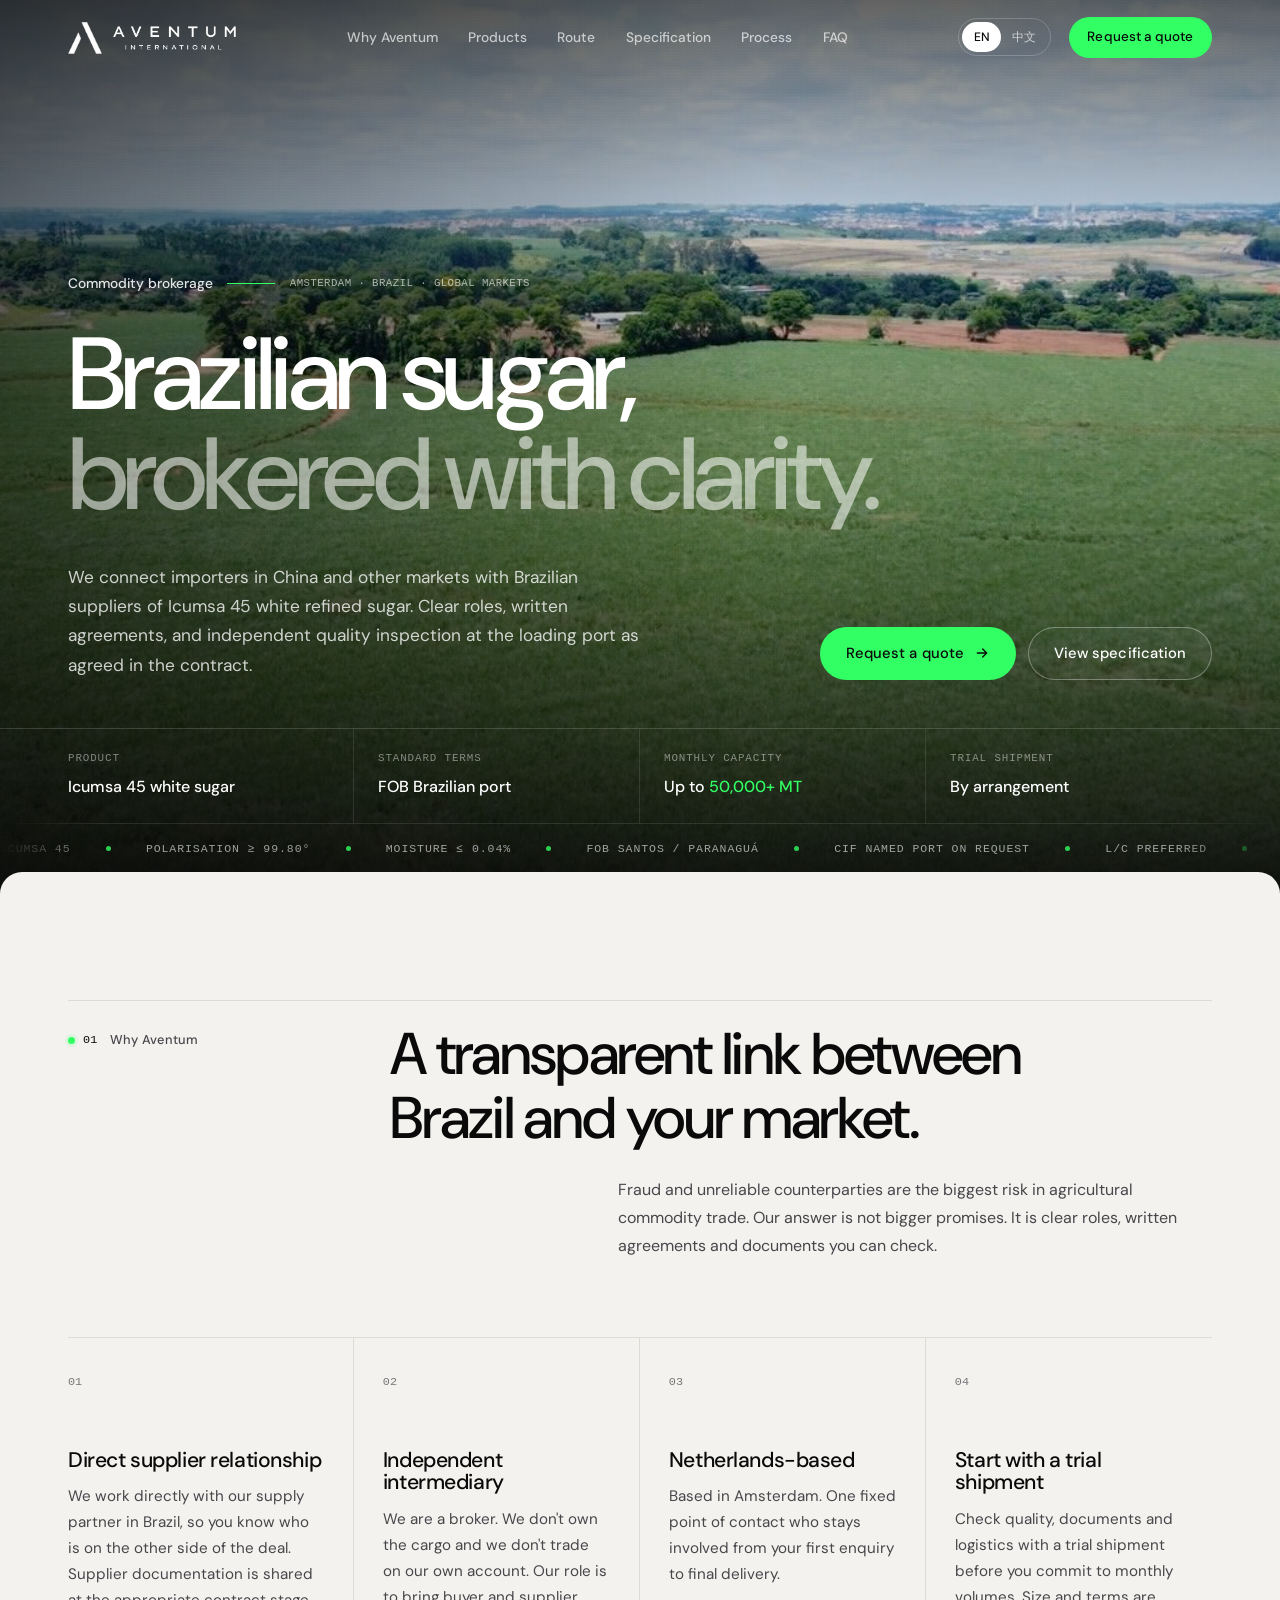
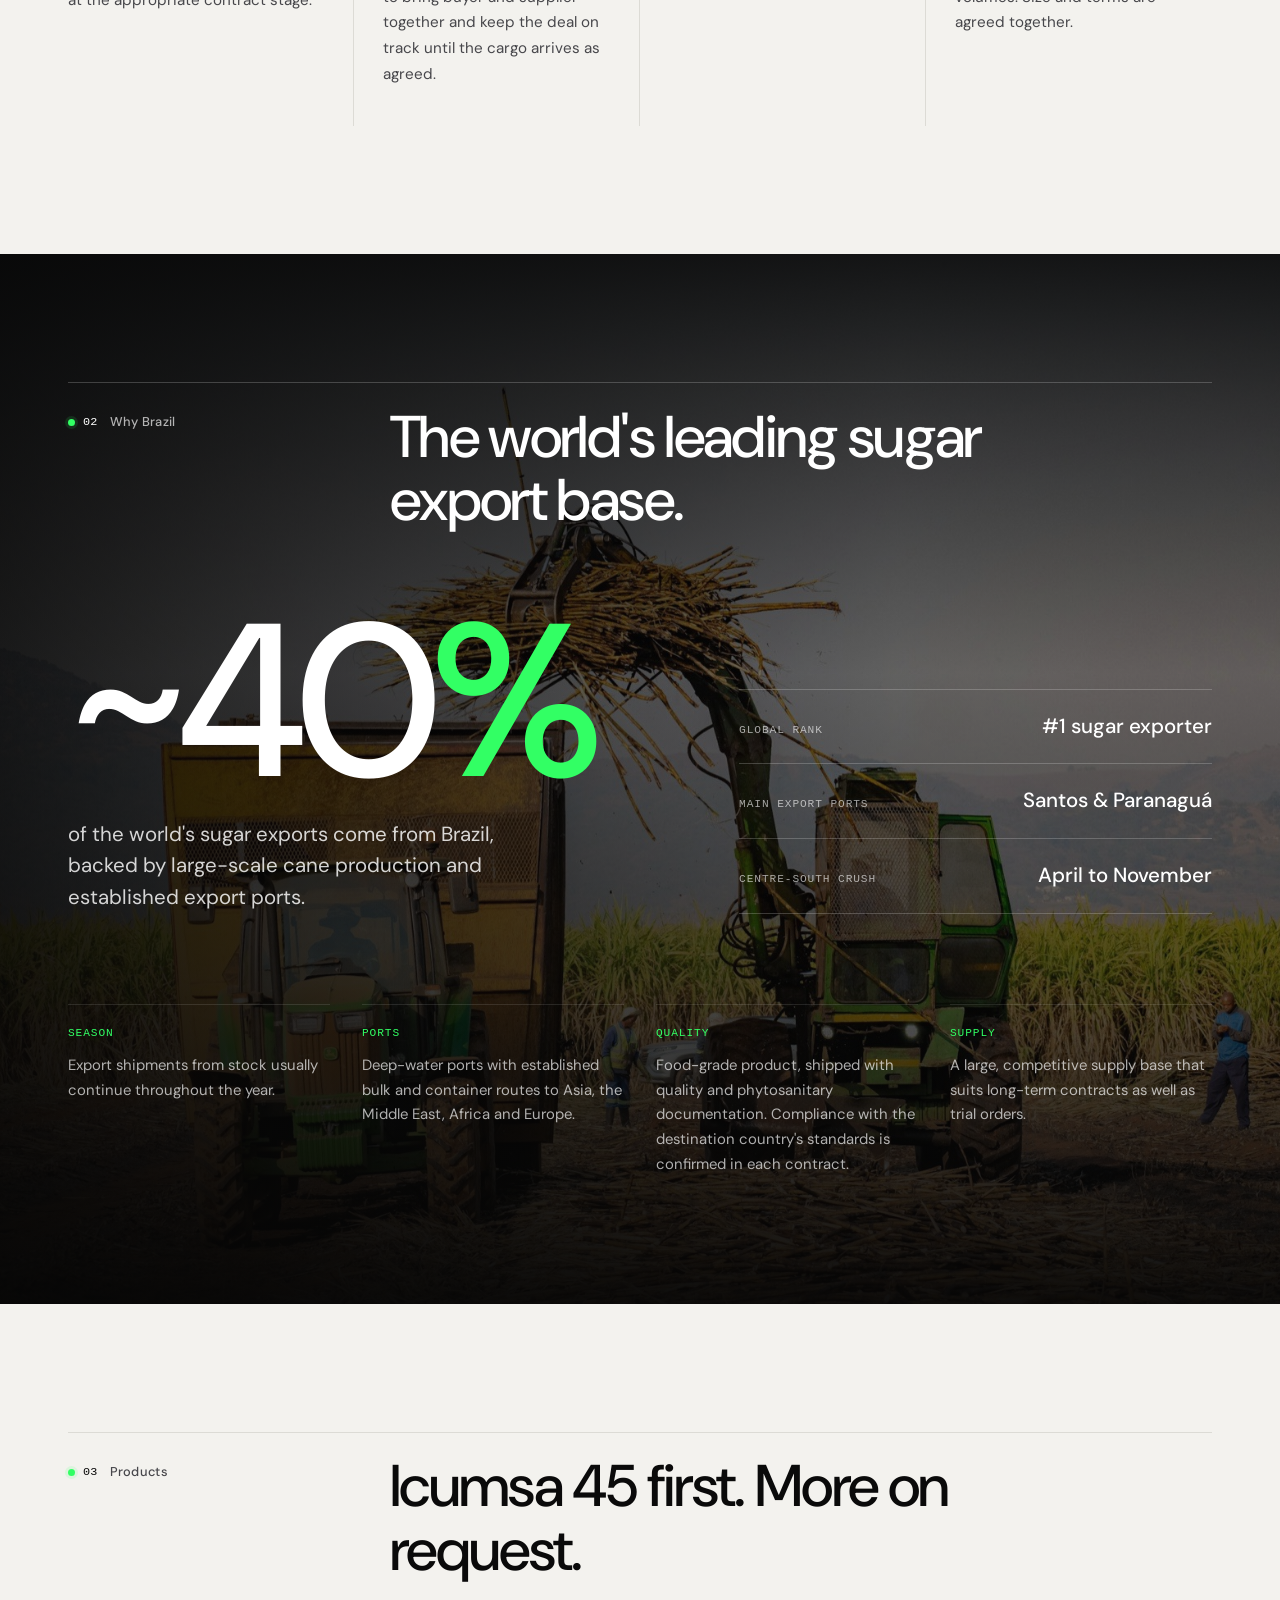
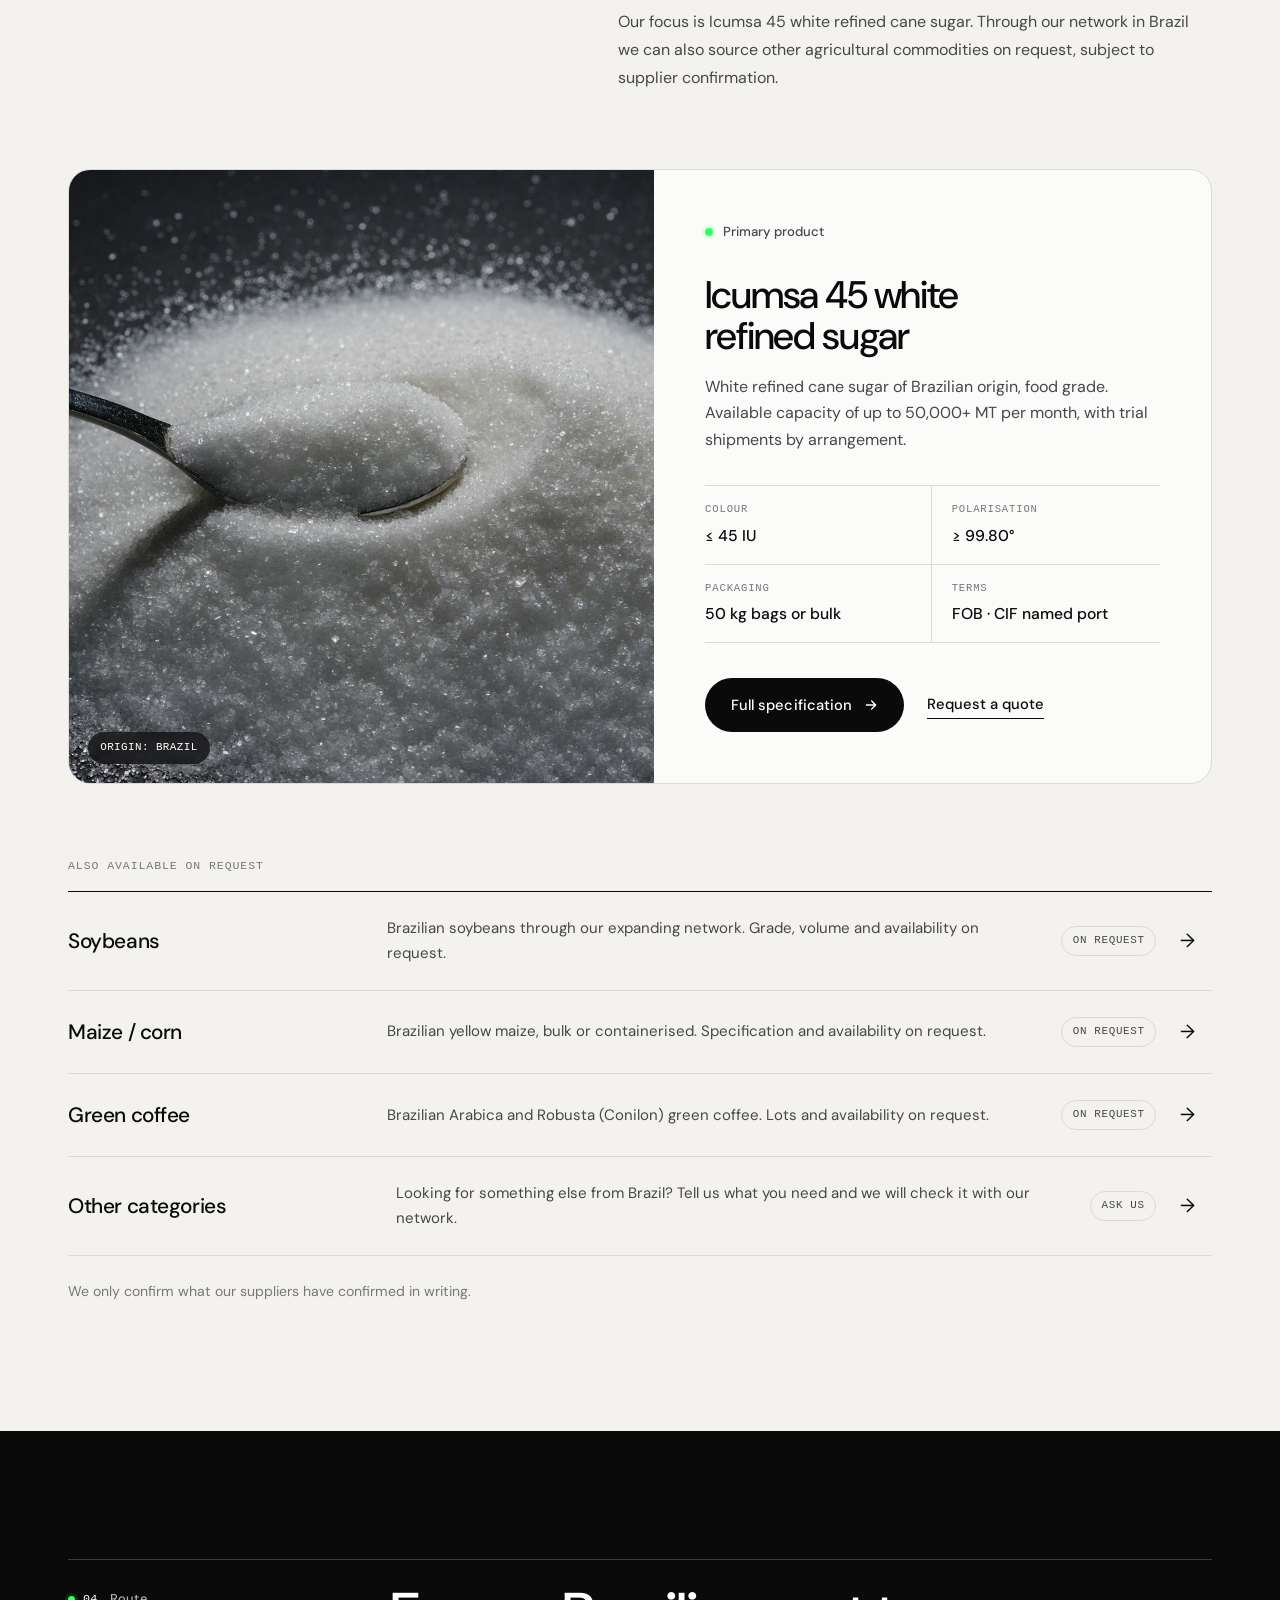
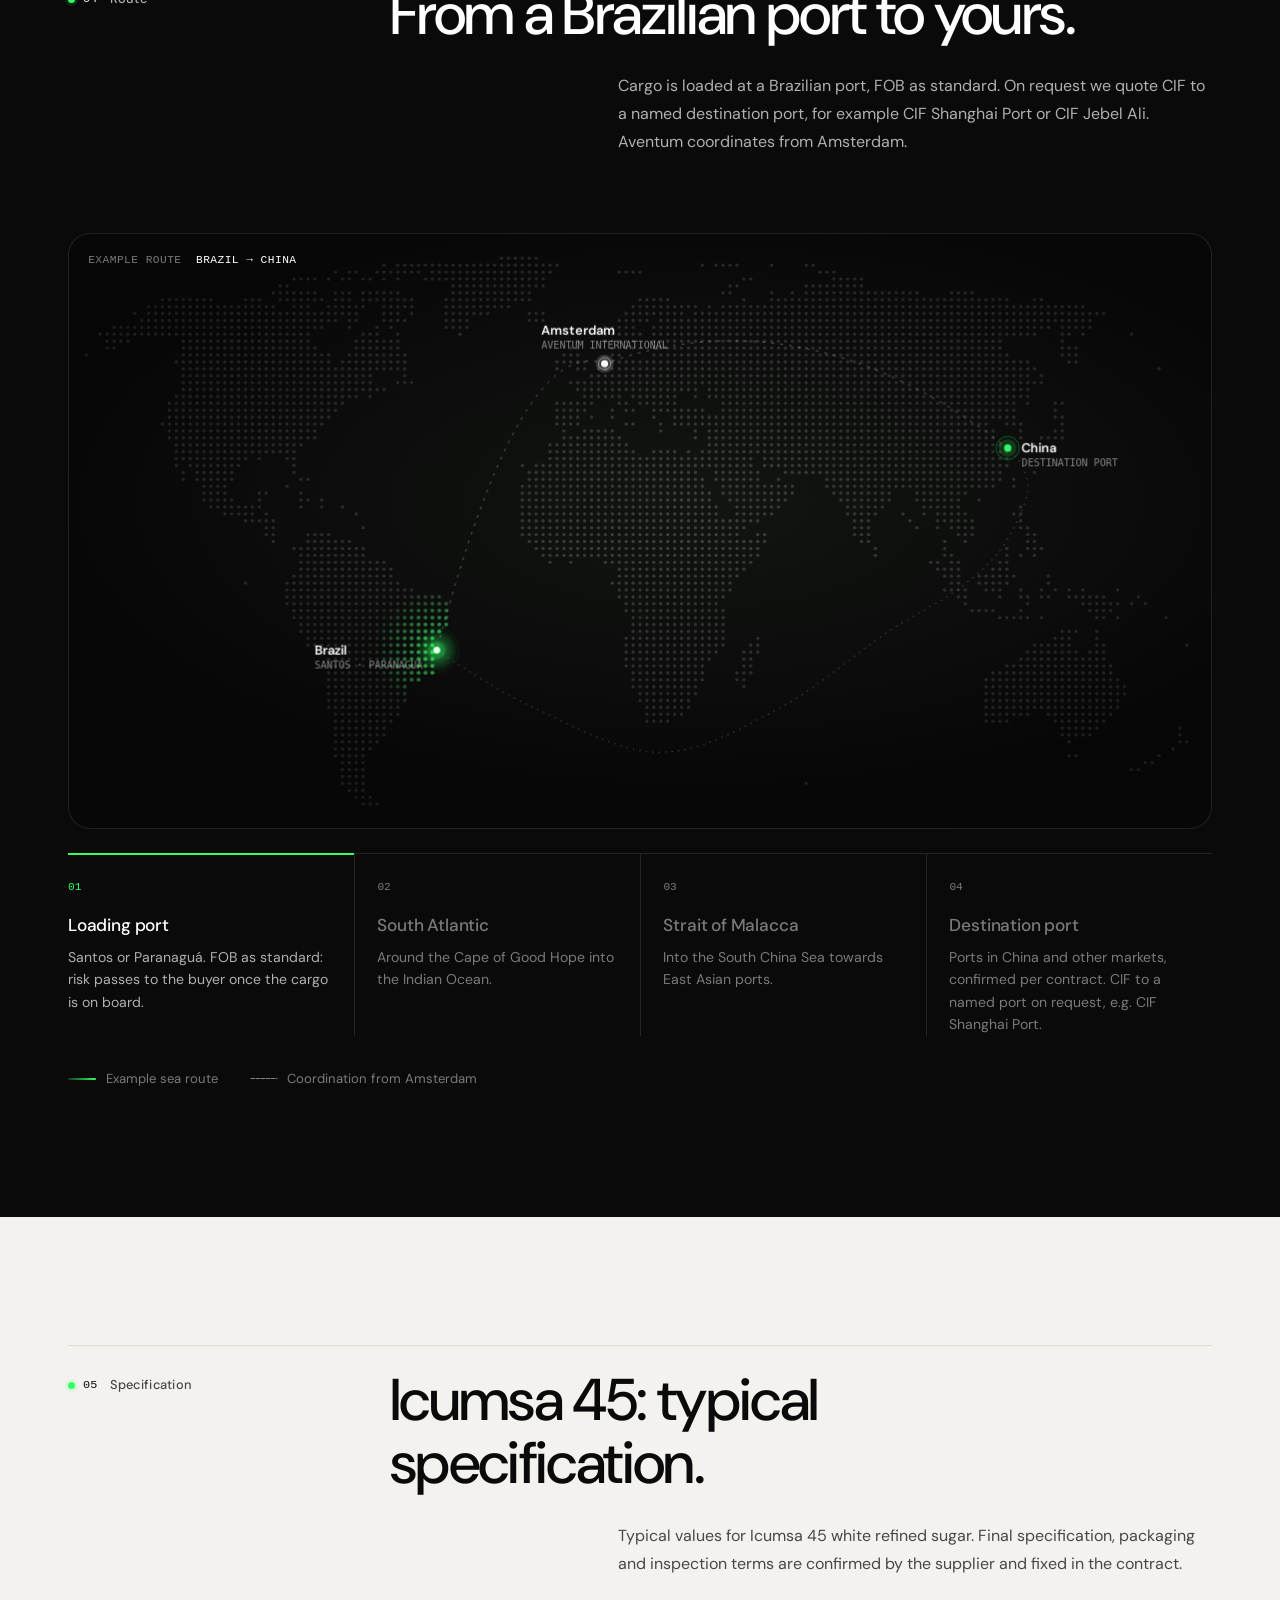
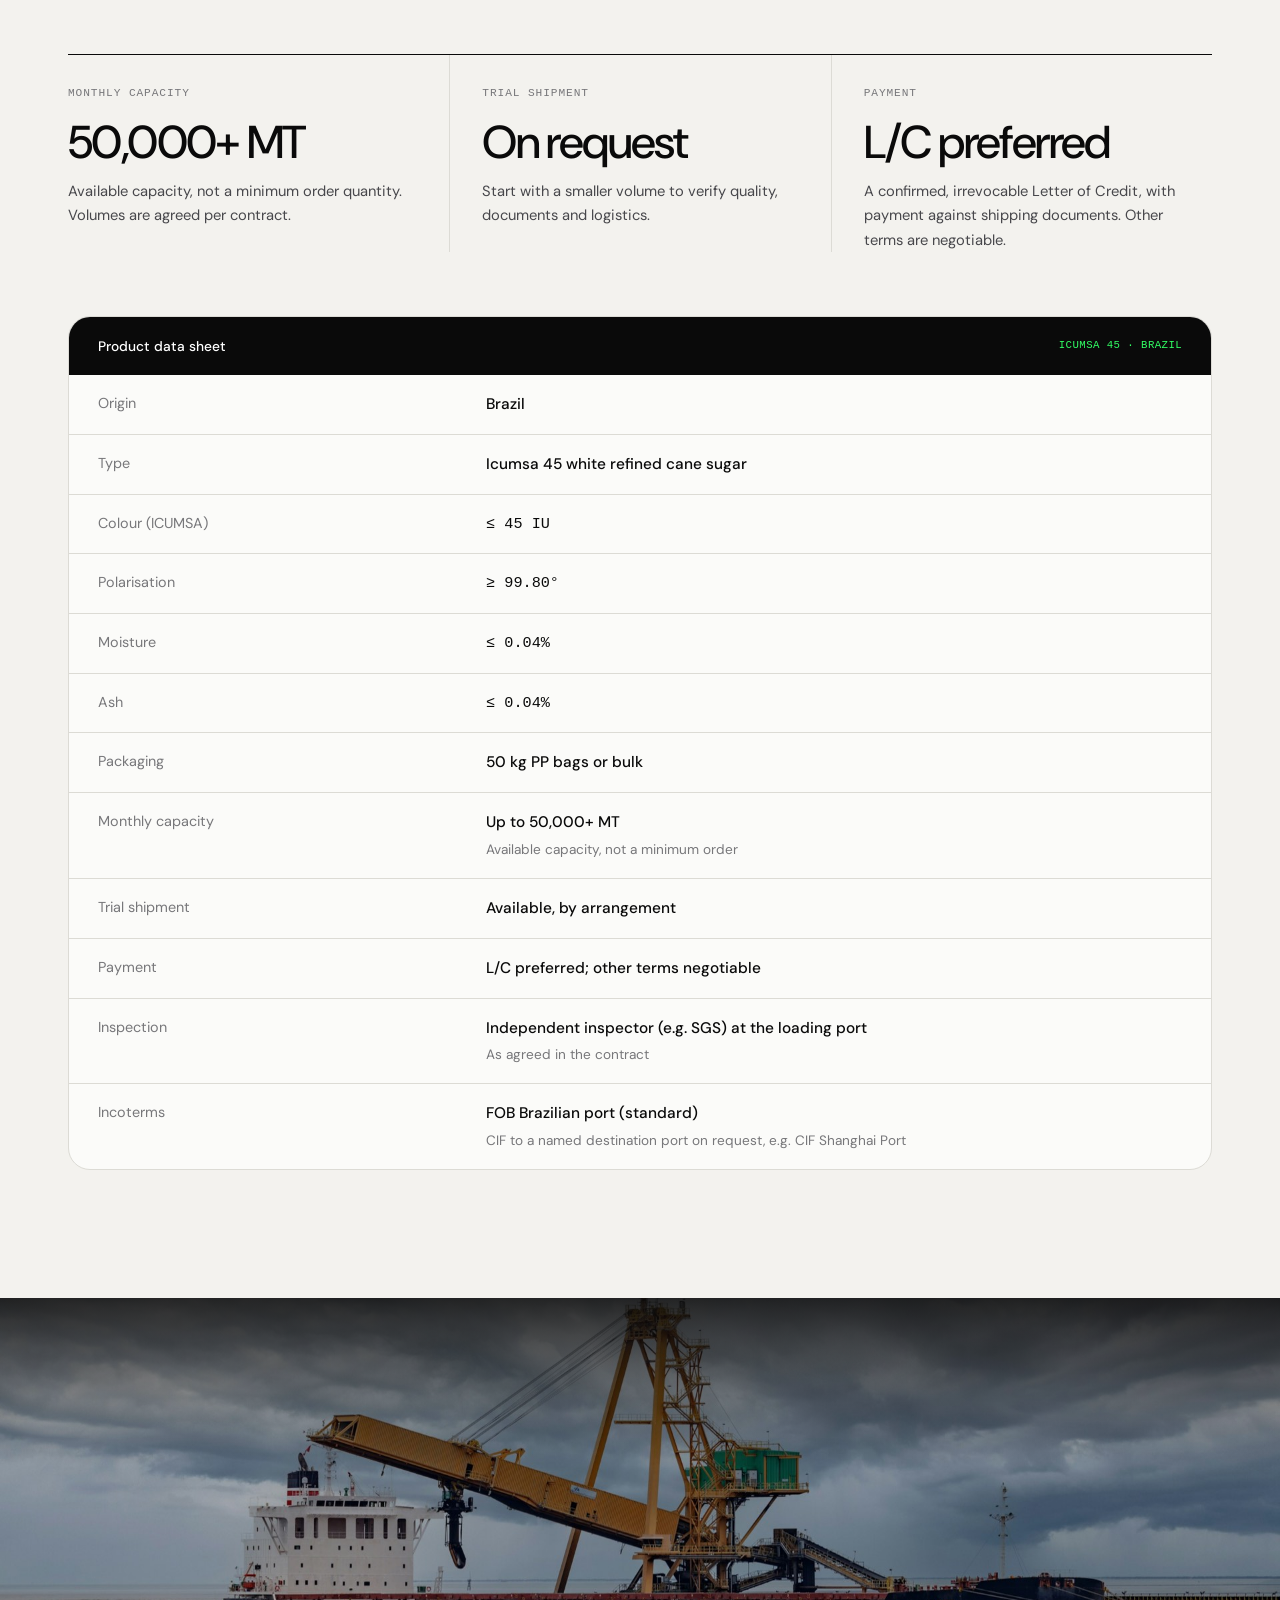
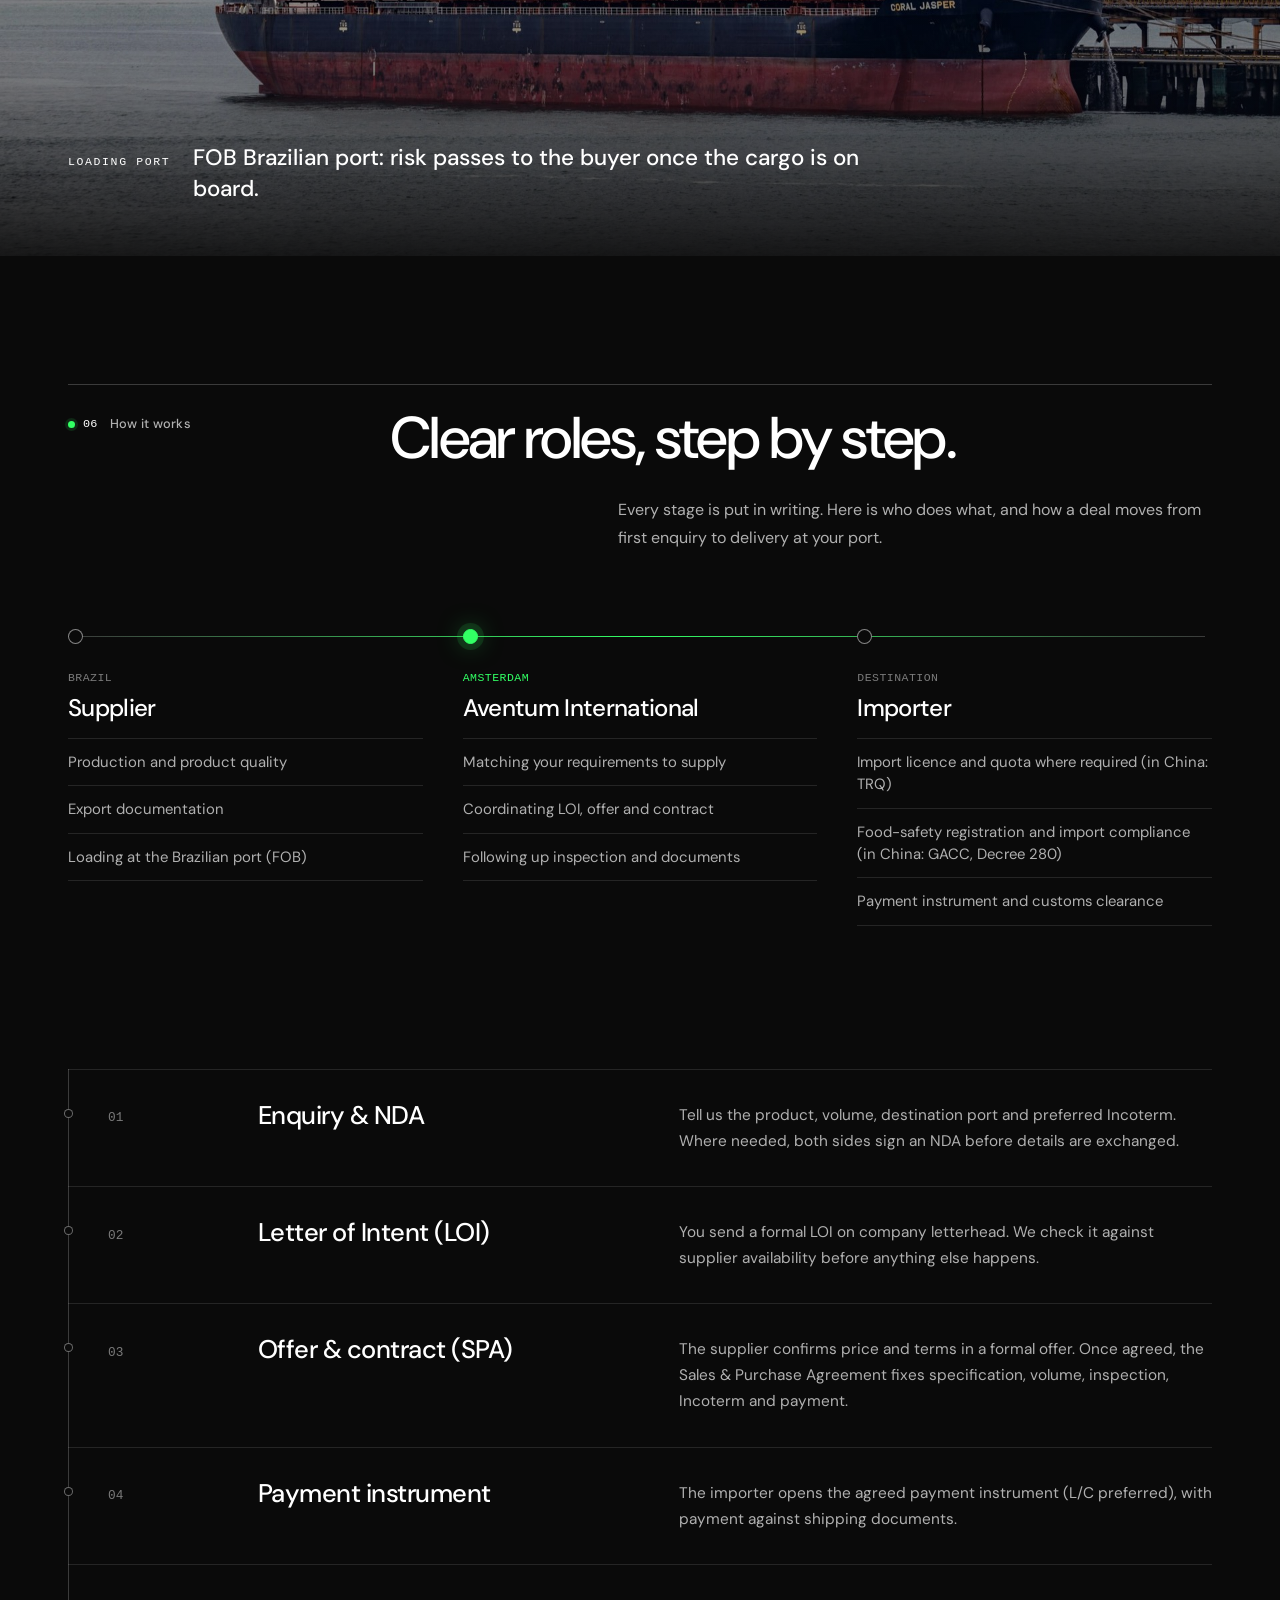
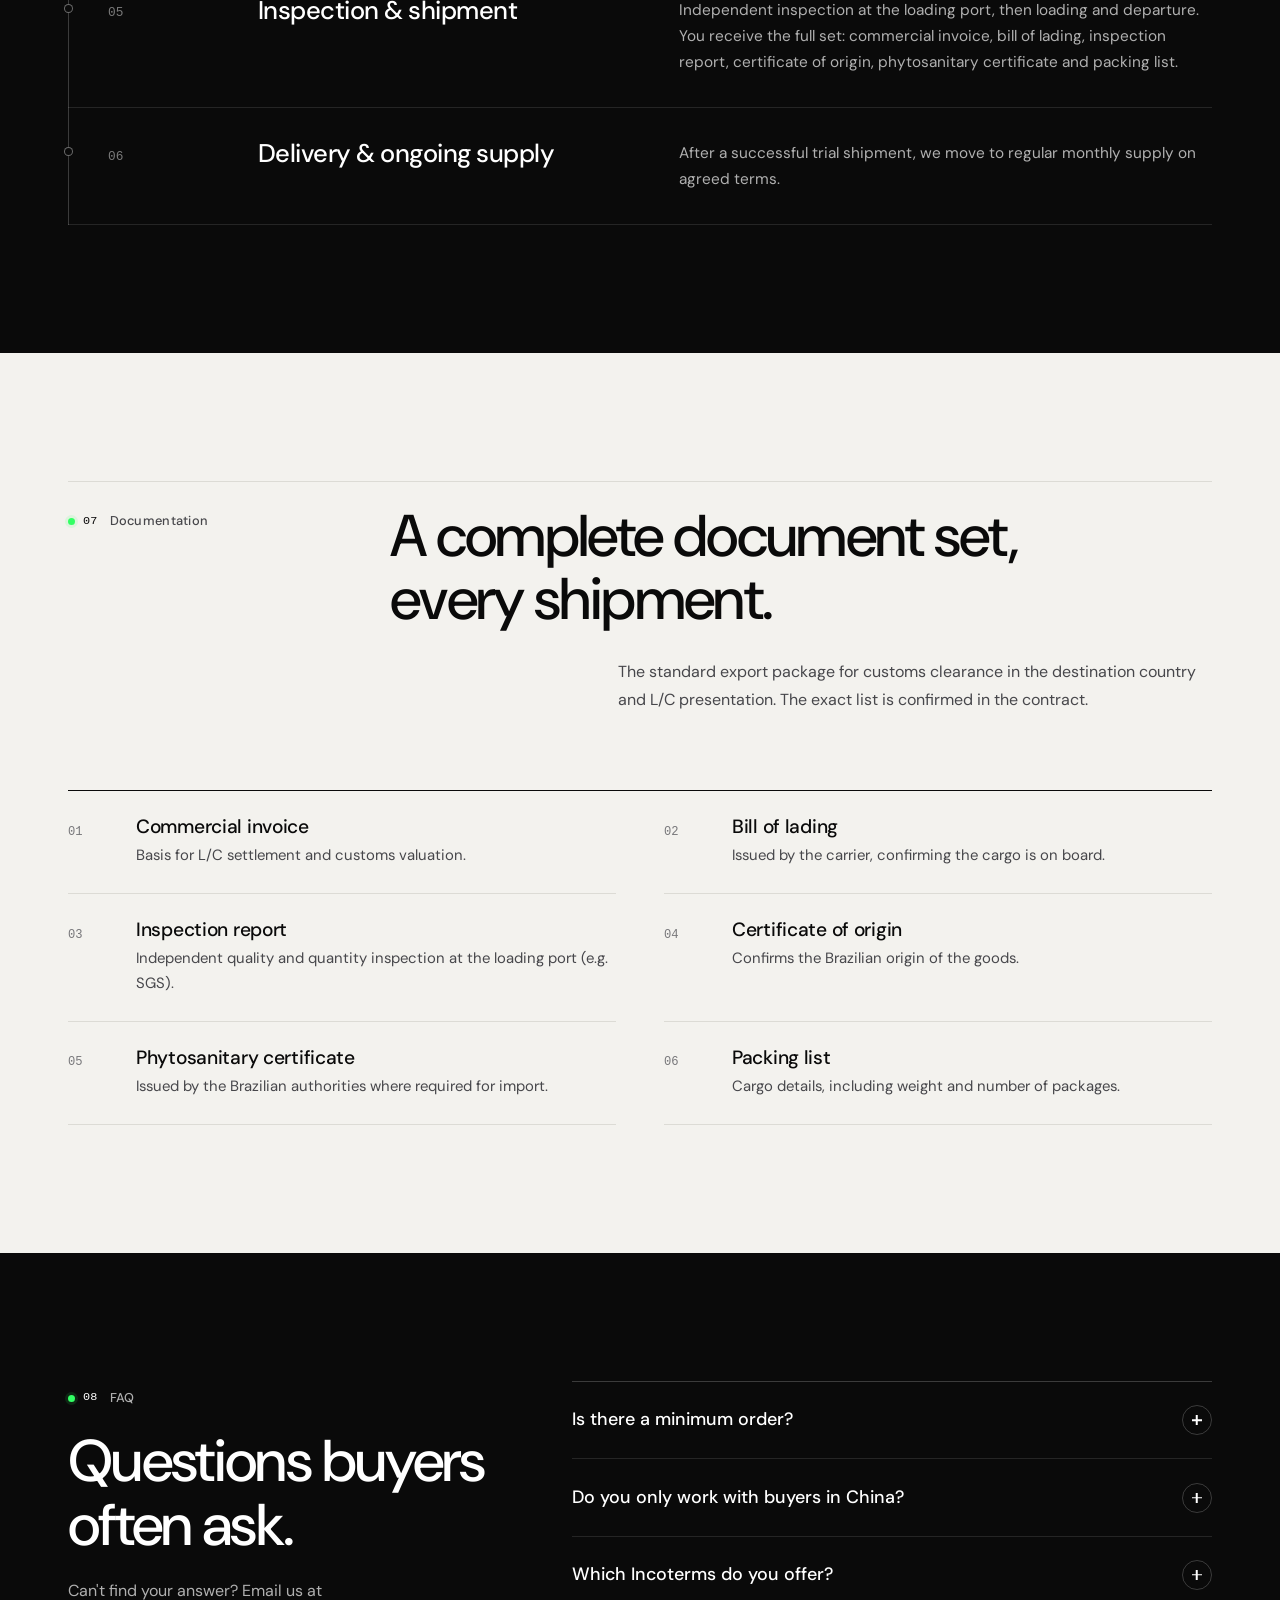
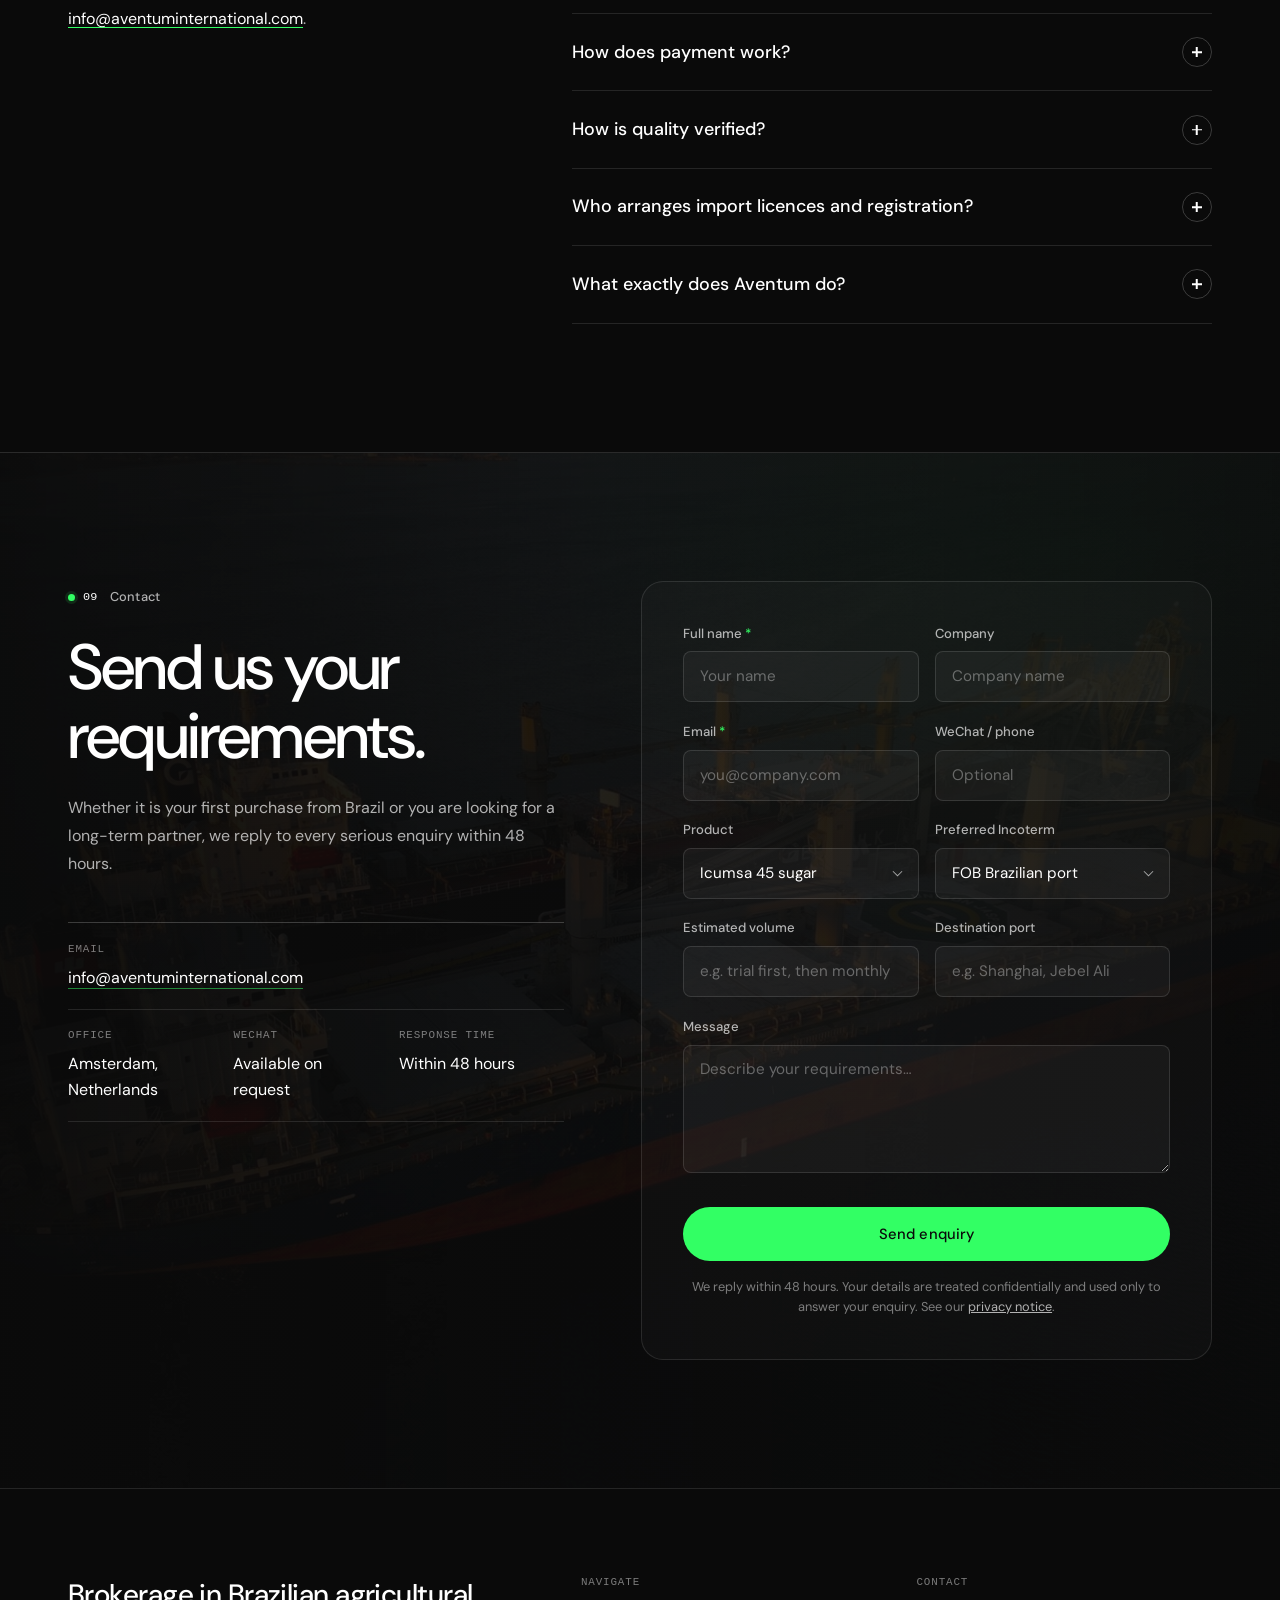
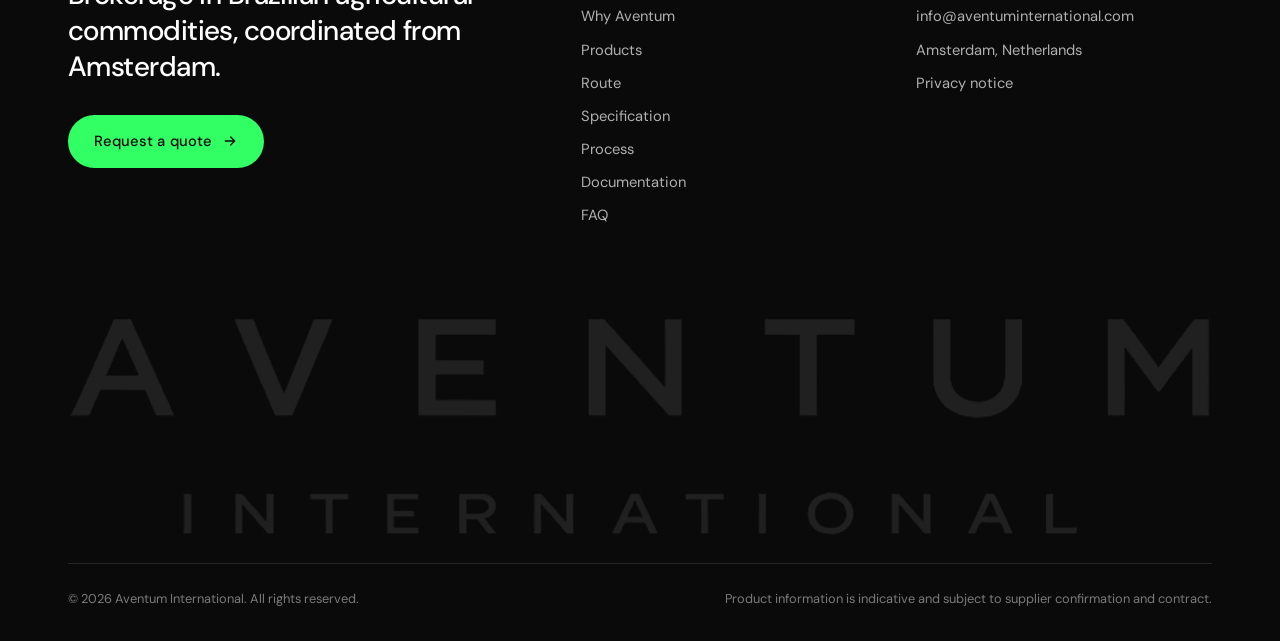
==== commit d597d718: "Replace screenshot images with free Unsplash photos - Product panel: white crystal sugar (img-sugar." ====
--- a/index.html
+++ b/index.html
@@ -38,7 +38,7 @@
 <link rel="stylesheet" href="https://fonts.googleapis.com/css2?family=DM+Sans:opsz,wght@9..40,400;9..40,500;9..40,600&display=swap" media="print" id="font-css">
 <noscript><link rel="stylesheet" href="https://fonts.googleapis.com/css2?family=DM+Sans:opsz,wght@9..40,400;9..40,500;9..40,600&display=swap"></noscript>
 
-<link rel="stylesheet" href="styles.css?v=559e41b6">
+<link rel="stylesheet" href="styles.css?v=3fd7880f">
 <script src="lang-init.js?v=16438702"></script>
 
 <script type="application/ld+json">
@@ -284,7 +284,7 @@
 
 <!-- ============ WHY BRAZIL ============ -->
 <section class="section section-image" id="brazil" aria-labelledby="brazil-title">
-  <img class="section-bg" src="img-harvest.jpg" width="1280" height="720" alt="" loading="lazy" decoding="async">
+  <img class="section-bg" src="img-harvest.jpg" width="1920" height="1280" alt="" loading="lazy" decoding="async">
   <div class="wrap">
     <div class="sec-head">
       <p class="sec-label reveal"><span class="sec-idx">02</span><span class="lang-en">Why Brazil</span><span class="lang-cn">为何选择巴西</span></p>
@@ -327,7 +327,7 @@
 
     <article class="feature reveal">
       <div class="feature-media">
-        <img src="img-fields.jpg" width="1280" height="720" loading="lazy" decoding="async" alt="Aerial view of farmland in Brazil" data-alt-en="Aerial view of farmland in Brazil" data-alt-cn="巴西农田航拍">
+        <img src="img-sugar.jpg" width="1600" height="1064" loading="lazy" decoding="async" alt="White crystal sugar" data-alt-en="White crystal sugar" data-alt-cn="白砂糖">
         <span class="feature-tag mono"><span class="lang-en">Origin: Brazil</span><span class="lang-cn">产地：巴西</span></span>
       </div>
       <div class="feature-body">
@@ -490,6 +490,15 @@
     </div>
   </div>
 </section>
+
+<!-- ============ PHOTO BAND ============ -->
+<figure class="photo-band">
+  <img src="img-loading.jpg" width="1920" height="1280" loading="lazy" decoding="async" alt="Bulk carrier being loaded at a port terminal" data-alt-en="Bulk carrier being loaded at a port terminal" data-alt-cn="散货船在港口码头装货">
+  <figcaption class="wrap">
+    <span class="photo-band-label mono"><span class="lang-en">Loading port</span><span class="lang-cn">装货港</span></span>
+    <span class="photo-band-text"><span class="lang-en">FOB Brazilian port: risk passes to the buyer once the cargo is on board.</span><span class="lang-cn">FOB 巴西港口：货物装船后，风险即转移给买方。</span></span>
+  </figcaption>
+</figure>
 
 <!-- ============ PROCESS ============ -->
 <section class="section section-dark" id="process" aria-labelledby="process-title">
@@ -636,6 +645,7 @@
 
 <!-- ============ CONTACT ============ -->
 <section class="section section-contact" id="contact" aria-labelledby="contact-title">
+  <img class="contact-bg" src="img-ships.jpg" width="1920" height="1080" alt="" loading="lazy" decoding="async">
   <div class="wrap contact-grid">
     <div class="contact-intro">
       <p class="sec-label reveal"><span class="sec-idx">09</span><span class="lang-en">Contact</span><span class="lang-cn">联系我们</span></p>
@@ -760,6 +770,6 @@
 
 <button type="button" class="back-to-top" id="back-to-top" data-aria-en="Back to top" data-aria-cn="返回顶部" aria-label="Back to top"><svg viewBox="0 0 24 24" aria-hidden="true"><path d="M18 15l-6-6-6 6"/></svg></button>
 
-<script src="main.js?v=f494d7d8" defer></script>
+<script src="main.js?v=977d7148" defer></script>
 </body>
 </html>
--- a/styles.css
+++ b/styles.css
@@ -337,8 +337,19 @@
 .faq-answer{padding:0 3rem 1.6rem 0;color:var(--text-dark-2);line-height:1.75;max-width:62ch}
 .faq-item[open] .faq-answer{animation:faqIn .45s var(--ease) both}
 
+/* ---------- Photo band ---------- */
+.photo-band{position:relative;margin:0;height:clamp(340px,62vh,640px);overflow:hidden;background:#060606;color:#fff;isolation:isolate;display:flex;align-items:flex-end}
+.photo-band img{position:absolute;inset:0;width:100%;height:100%;object-fit:cover;z-index:-2;transform:scale(1.06);transition:transform 2.4s var(--ease-out)}
+.photo-band.is-visible img{transform:scale(1)}
+.photo-band::before{content:'';position:absolute;inset:0;z-index:-1;background:linear-gradient(180deg,rgba(10,10,10,.85) 0%,rgba(10,10,10,0) 30%,rgba(10,10,10,0) 55%,rgba(10,10,10,.9) 100%)}
+.photo-band figcaption{display:flex;align-items:baseline;gap:1.4rem;padding-bottom:clamp(2rem,4vw,3.2rem);width:100%}
+.photo-band-label{font-size:.72rem;letter-spacing:.14em;text-transform:uppercase;color:var(--lime);white-space:nowrap}
+.photo-band-text{font-size:clamp(1.05rem,1.8vw,1.4rem);font-weight:500;max-width:46ch;line-height:1.4}
+
 /* ---------- Contact ---------- */
-.section-contact{background:radial-gradient(ellipse 70% 60% at 85% 10%,rgba(50,255,100,.08),transparent 60%),var(--black-2);color:#fff;border-top:1px solid var(--line-dark)}
+.section-contact{background:radial-gradient(ellipse 70% 60% at 85% 10%,rgba(50,255,100,.08),transparent 60%),var(--black-2);color:#fff;border-top:1px solid var(--line-dark);overflow:hidden;isolation:isolate}
+.contact-bg{position:absolute;inset:0;width:100%;height:100%;object-fit:cover;z-index:-2;opacity:.32}
+.section-contact::before{content:'';position:absolute;inset:0;z-index:-1;background:linear-gradient(90deg,rgba(10,10,10,.92) 0%,rgba(10,10,10,.7) 45%,rgba(10,10,10,.88) 100%),radial-gradient(ellipse 70% 60% at 85% 10%,rgba(50,255,100,.08),transparent 60%)}
 .contact-grid{display:grid;grid-template-columns:1fr 1.15fr;gap:clamp(2.5rem,6vw,6rem);align-items:start}
 .contact-intro .sec-label{margin-bottom:1.6rem}
 .contact-intro h2{margin-bottom:1.4rem;font-size:clamp(2.4rem,5vw,4.4rem)}
@@ -462,6 +473,8 @@
   .more-arrow{display:none}
 }
 @media (max-width:767px){
+  .photo-band{height:300px}
+  .photo-band figcaption{flex-direction:column;gap:.6rem}
   :root{--header-h:66px}
   body{font-size:15.5px}
   .brand-mark{height:28px}
@@ -512,6 +525,7 @@
 
 /* ---------- Reduced motion ---------- */
 @media (prefers-reduced-motion:reduce){
+  .photo-band img{transform:none;transition:none}
   html{scroll-behavior:auto}
   *,*::before,*::after{animation-duration:.001ms!important;animation-iteration-count:1!important;transition-duration:.001ms!important}
   .hero-anim{opacity:1;transform:none}
